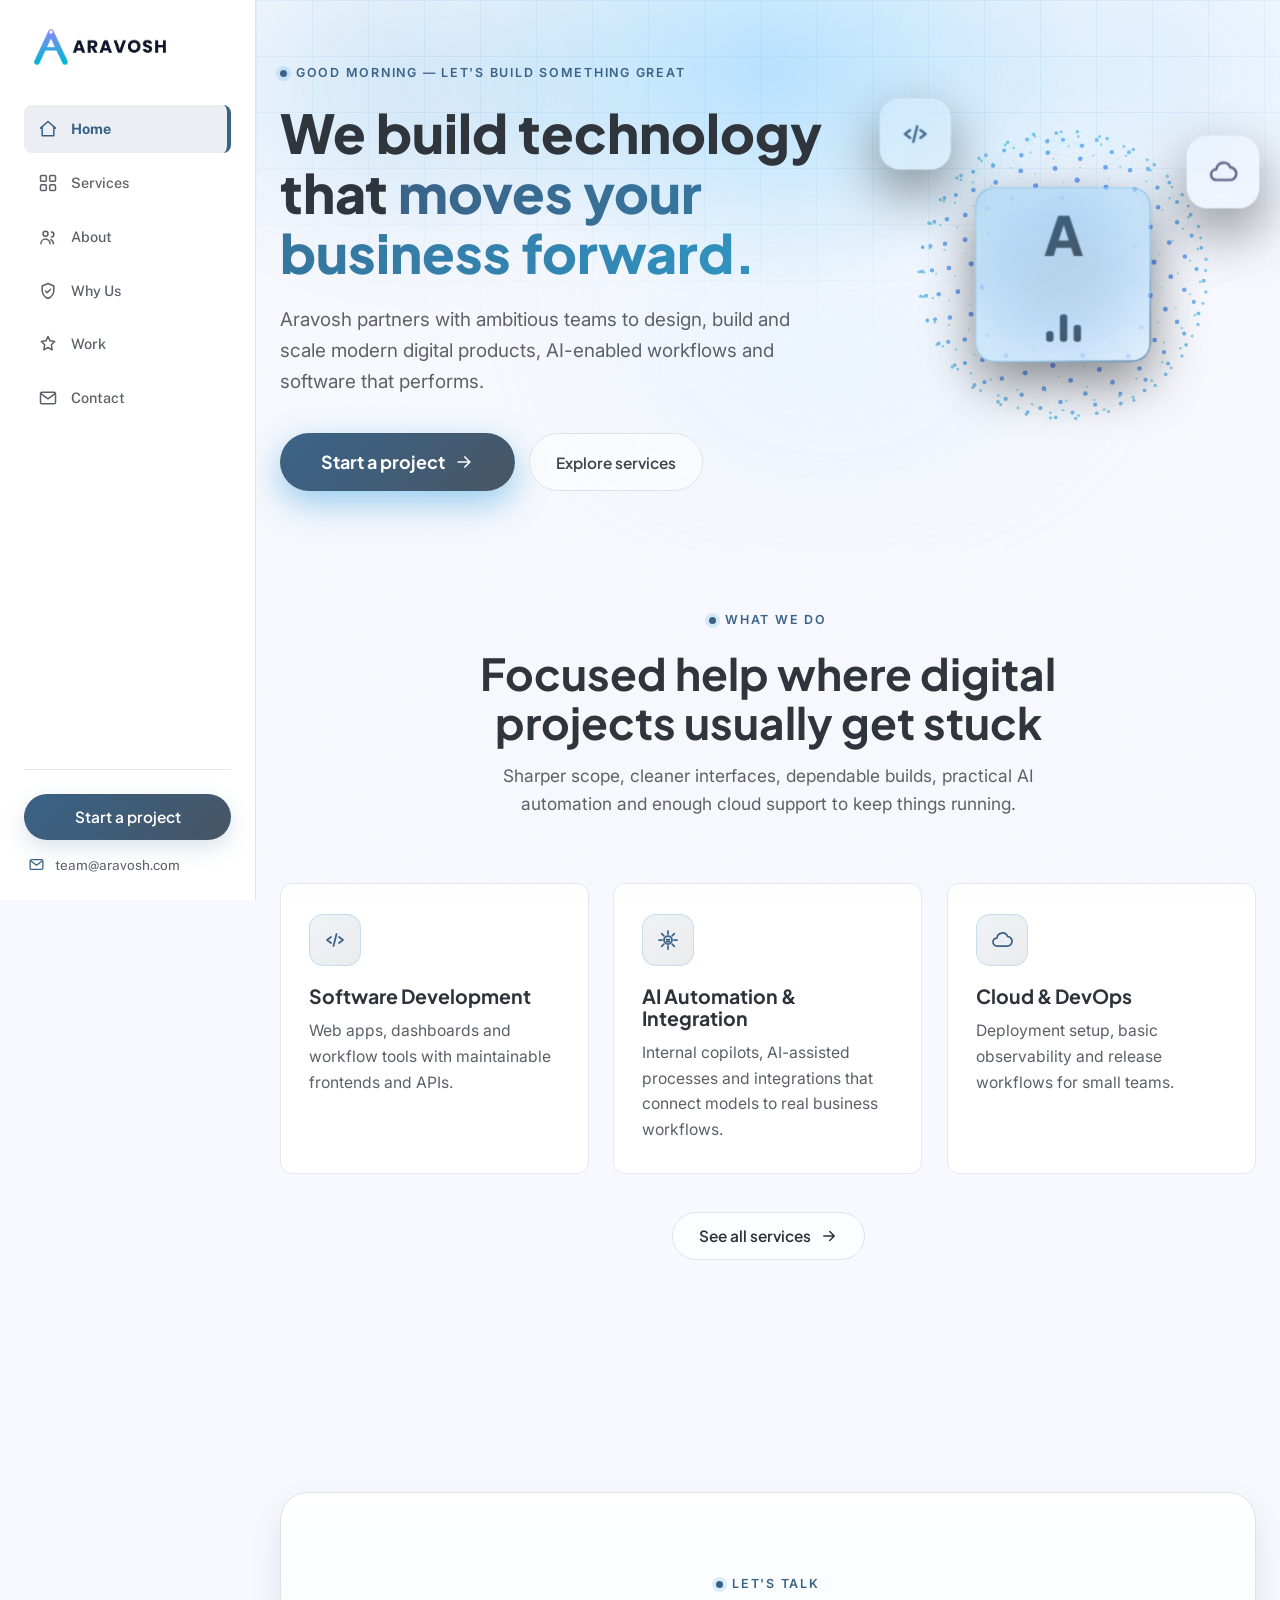
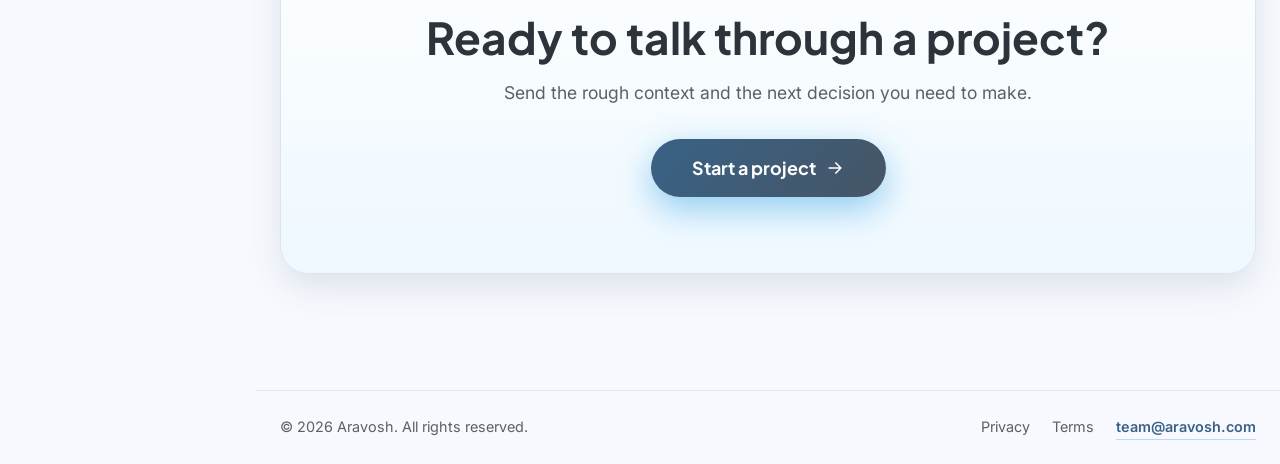
==== index.html @ 69f58aeb "Make company claims more honest" ====
<!DOCTYPE html>
<html lang="en">
<head>
  <meta charset="UTF-8" />
  <meta name="viewport" content="width=device-width, initial-scale=1.0" />
  <title>Aravosh — Software, AI Automation & Digital Solutions</title>
  <meta name="description" content="Aravosh helps teams scope, design, build and launch practical web products, AI automations, dashboards and cloud-backed tools." />
  <meta name="robots" content="index, follow, max-image-preview:large" />
  <link rel="canonical" href="https://aravosh.com/" />
  <meta name="theme-color" content="#f8f9fe" />
  <meta name="color-scheme" content="light" />
  <meta name="google-site-verification" content="GOOGLE_SITE_VERIFICATION_TOKEN" />

  <link rel="icon" href="/assets/favicon.svg" type="image/svg+xml" />
  <link rel="icon" href="/assets/favicon-32.png" sizes="32x32" type="image/png" />
  <link rel="apple-touch-icon" href="/assets/apple-touch-icon.png" />
  <link rel="manifest" href="/assets/site.webmanifest" />

  <meta property="og:type" content="website" />
  <meta property="og:site_name" content="Aravosh" />
  <meta property="og:locale" content="en_US" />
  <meta property="og:title" content="Aravosh — Software, AI Automation & Digital Solutions" />
  <meta property="og:description" content="Aravosh helps teams scope, design, build and launch practical web products, AI automations, dashboards and cloud-backed tools." />
  <meta property="og:url" content="https://aravosh.com/" />
  <meta property="og:image" content="https://aravosh.com/assets/og-image.png" />
  <meta property="og:image:alt" content="Aravosh — technology and digital solutions" />
  <meta property="og:image:width" content="1200" />
  <meta property="og:image:height" content="630" />
  <meta name="twitter:card" content="summary_large_image" />
  <meta name="twitter:title" content="Aravosh — Software, AI Automation & Digital Solutions" />
  <meta name="twitter:description" content="Aravosh helps teams scope, design, build and launch practical web products, AI automations, dashboards and cloud-backed tools." />
  <meta name="twitter:image" content="https://aravosh.com/assets/og-image.png" />

  <link rel="preconnect" href="https://fonts.googleapis.com" />
  <link rel="preconnect" href="https://fonts.gstatic.com" crossorigin />
  <link href="https://fonts.googleapis.com/css2?family=Plus+Jakarta+Sans:wght@400;500;600;700;800;900&family=Inter:wght@400;450;500;600;700&family=Public+Sans:wght@400;500;600;700&display=swap" rel="stylesheet" />
  <link rel="stylesheet" href="/styles.css?v=20260621-4" />

  <script type="application/ld+json">
  {"@context":"https://schema.org","@graph":[{"@type":["Organization","ProfessionalService"],"@id":"https://aravosh.com/#org","name":"Aravosh","alternateName":"Aravosh Technologies","url":"https://aravosh.com/","logo":{"@type":"ImageObject","url":"https://aravosh.com/assets/light-logo.jpeg"},"image":"https://aravosh.com/assets/og-image.png","description":"Aravosh is an early-stage technology studio for practical software, AI automation, product design, cloud delivery and technical strategy.","slogan":"Practical software, scoped honestly and built with care.","email":"team@aravosh.com","areaServed":"Remote","knowsAbout":["Software Development","Web Development","Product Design","UX","AI Automation","AI Integration","Retrieval-Augmented Generation","RAG","Cloud","DevOps","Technical Strategy"],"sameAs":["https://www.linkedin.com/company/aravosh","https://x.com/aravosh","https://www.instagram.com/aravosh"],"contactPoint":{"@type":"ContactPoint","email":"team@aravosh.com","contactType":"customer service","availableLanguage":"English"},"hasOfferCatalog":{"@type":"OfferCatalog","name":"Technology services","itemListElement":[{"@type":"Offer","itemOffered":{"@type":"Service","name":"Software Development"}},{"@type":"Offer","itemOffered":{"@type":"Service","name":"Product Design & UX"}},{"@type":"Offer","itemOffered":{"@type":"Service","name":"AI Automation & Integration"}},{"@type":"Offer","itemOffered":{"@type":"Service","name":"Cloud & DevOps"}},{"@type":"Offer","itemOffered":{"@type":"Service","name":"Consulting & Strategy"}}]}},{"@type":"WebSite","@id":"https://aravosh.com/#website","url":"https://aravosh.com/","name":"Aravosh","description":"Technology, AI automation and digital solutions for ambitious businesses.","publisher":{"@id":"https://aravosh.com/#org"},"inLanguage":"en"},{"@type":"WebPage","@id":"https://aravosh.com/#webpage","url":"https://aravosh.com/","name":"Aravosh — Software, AI Automation & Digital Solutions","description":"Aravosh helps teams scope, design, build and launch practical web products, AI automations, dashboards and cloud-backed tools.","isPartOf":{"@id":"https://aravosh.com/#website"},"about":{"@id":"https://aravosh.com/#org"},"inLanguage":"en"}]}
  </script>
</head>
<body>
  <div class="scroll-progress" id="progress" aria-hidden="true"></div>
  <div class="grain" aria-hidden="true"></div>
  <a href="#main" class="skip-link">Skip to content</a>
  <div class="app">

    <aside class="sidebar" id="sidebar" aria-label="Primary">
      <div class="sidebar-head">
        <a href="/" class="brand" aria-label="Aravosh — home">
          <img src="/assets/light-logo.jpeg" alt="Aravosh" class="brand-logo" width="1500" height="390" />
        </a>
      </div>
      <nav class="side-nav" aria-label="Pages">
        <a href="/" class="active" aria-current="page">
          <svg class="side-ico" viewBox="0 0 24 24" aria-hidden="true"><path d="M3 11l9-8 9 8M5 10v10h14V10"/></svg>
          <span>Home</span>
        </a>
        <a href="/services">
          <svg class="side-ico" viewBox="0 0 24 24" aria-hidden="true"><rect x="3" y="3" width="7" height="7" rx="1.5"/><rect x="14" y="3" width="7" height="7" rx="1.5"/><rect x="3" y="14" width="7" height="7" rx="1.5"/><rect x="14" y="14" width="7" height="7" rx="1.5"/></svg>
          <span>Services</span>
        </a>
        <a href="/about">
          <svg class="side-ico" viewBox="0 0 24 24" aria-hidden="true"><circle cx="9" cy="8" r="3"/><path d="M3.5 20a5.5 5.5 0 0111 0M16 6a3 3 0 010 6M18.5 20a5.5 5.5 0 00-3-4.9"/></svg>
          <span>About</span>
        </a>
        <a href="/why">
          <svg class="side-ico" viewBox="0 0 24 24" aria-hidden="true"><path d="M12 3l7 3v5c0 4.5-3 8-7 10-4-2-7-5.5-7-10V6z"/><path d="M9 12l2 2 4-4"/></svg>
          <span>Why Us</span>
        </a>
        <a href="/work">
          <svg class="side-ico" viewBox="0 0 24 24" aria-hidden="true"><path d="M12 3l2.4 5.2L20 9l-4 4 1 6-5-2.8L7 19l1-6-4-4 5.6-.8z"/></svg>
          <span>Work</span>
        </a>
        <a href="/contact">
          <svg class="side-ico" viewBox="0 0 24 24" aria-hidden="true"><rect x="3" y="5" width="18" height="14" rx="2"/><path d="M4 7l8 6 8-6"/></svg>
          <span>Contact</span>
        </a>
      </nav>
      <div class="sidebar-foot">
        <a href="/contact" class="btn btn-primary btn-block">Start a project</a>
        <a href="mailto:team@aravosh.com" class="sidebar-mail">
          <svg class="side-ico" viewBox="0 0 24 24" aria-hidden="true"><rect x="3" y="5" width="18" height="14" rx="2"/><path d="M4 7l8 6 8-6"/></svg>
          team@aravosh.com
        </a>
      </div>
    </aside>
    <div class="content">

      <header class="topbar" data-header>
        <button class="nav-toggle" id="navToggle" aria-label="Open menu" aria-controls="sidebar" aria-expanded="false">
          <span></span><span></span><span></span>
        </button>
        <a href="/" class="brand brand-mobile" aria-label="Aravosh — home">
          <img src="/assets/light-logo.jpeg" alt="Aravosh" class="brand-logo" width="1500" height="390" />
        </a>
        <a href="/contact" class="btn btn-primary topbar-cta">Get in touch</a>
      </header>
      <main id="main">
        <section class="hero">
          <div class="hero-bg" aria-hidden="true">
            <div class="aurora"></div>
            <div class="hero-grid" data-parallax="0.02"></div>
            <div class="hero-glow" data-parallax="0.05"></div>
            <div class="hero-spotlight" id="heroSpot"></div>
          </div>
          <div class="container hero-inner hero-split">
            <div class="hero-copy">
              <span class="eyebrow" data-reveal><span class="eyebrow-dot"></span> <span id="greeting">Digital solutions, engineered with care</span></span>
              <h1 data-reveal>We build technology that <span class="text-grad">moves your business forward.</span></h1>
              <p class="hero-sub" data-reveal>Aravosh partners with ambitious teams to design, build and scale modern digital products, AI-enabled workflows and software that performs.</p>
              <div class="hero-actions" data-reveal>
                <a href="/contact" class="btn btn-primary btn-cta" data-magnetic>Start a project <svg class="icon" viewBox="0 0 24 24" aria-hidden="true"><path d="M5 12h14M13 6l6 6-6 6"/></svg></a>
                <a href="/services" class="btn btn-ghost" data-magnetic>Explore services</a>
              </div>
            </div>
            <div class="hero-visual" data-reveal aria-hidden="true">
              <div class="scene" id="scene">
                <canvas class="orb-canvas" id="orbCanvas"></canvas>
                <div class="orb-glow"></div>
                <div class="scene-3d">
                  <div class="glass-card glass-main">
                    <span class="glass-logo">A</span>
                    <span class="glass-bars"><i></i><i></i><i></i></span>
                  </div>
                  <div class="glass-card glass-chip chip-a"><svg viewBox="0 0 24 24"><path d="M8 9l-4 3 4 3M16 9l4 3-4 3M13.5 6l-3 12"/></svg></div>
                  <div class="glass-card glass-chip chip-c"><svg viewBox="0 0 24 24"><path d="M7 18a4 4 0 010-8 5.5 5.5 0 0110.6-1.5A4 4 0 1117 18H7z"/></svg></div>
                </div>
              </div>
            </div>
          </div>
        </section>
        <section class="section">
          <div class="container">
            <header class="section-head" data-reveal>
              <span class="eyebrow"><span class="eyebrow-dot"></span> What we do</span>
              <h2>Focused help where digital projects usually get stuck</h2>
              <p>Sharper scope, cleaner interfaces, dependable builds, practical AI automation and enough cloud support to keep things running.</p>
            </header>
            <div class="grid grid-3">
              <article class="card" data-reveal data-tilt data-spot>
            <span class="card-icon"><svg viewBox="0 0 24 24" aria-hidden="true"><path d="M8 9l-4 3 4 3M16 9l4 3-4 3M13.5 6l-3 12"/></svg></span>
            <h3>Software Development</h3>
            <p>Web apps, dashboards and workflow tools with maintainable frontends and APIs.</p>
          </article>
              <article class="card" data-reveal data-tilt data-spot>
            <span class="card-icon"><svg viewBox="0 0 24 24" aria-hidden="true"><path d="M12 3v3M12 18v3M3 12h3M18 12h3M5.6 5.6l2.1 2.1M16.3 16.3l2.1 2.1M18.4 5.6l-2.1 2.1M7.7 16.3l-2.1 2.1"/><circle cx="12" cy="12" r="4"/><path d="M10.5 11.5h3M10.5 13.5h3"/></svg></span>
            <h3>AI Automation &amp; Integration</h3>
            <p>Internal copilots, AI-assisted processes and integrations that connect models to real business workflows.</p>
          </article>
              <article class="card" data-reveal data-tilt data-spot>
            <span class="card-icon"><svg viewBox="0 0 24 24" aria-hidden="true"><path d="M7 18a4 4 0 010-8 5.5 5.5 0 0110.6-1.5A4 4 0 1117 18H7z"/></svg></span>
            <h3>Cloud &amp; DevOps</h3>
            <p>Deployment setup, basic observability and release workflows for small teams.</p>
          </article>
            </div>
            <div class="center-row" data-reveal>
              <a href="/services" class="btn btn-ghost">See all services <svg class="icon" viewBox="0 0 24 24" aria-hidden="true"><path d="M5 12h14M13 6l6 6-6 6"/></svg></a>
            </div>
          </div>
        </section>
        <div class="container">
          <section class="section">
          <div class="cta" data-reveal>
            <div class="cta-glow" aria-hidden="true"></div>
            <span class="eyebrow"><span class="eyebrow-dot"></span> Let's talk</span>
            <h2>Ready to talk through a project?</h2>
            <p>Send the rough context and the next decision you need to make.</p>
            <a href="/contact" class="btn btn-primary btn-cta">Start a project
              <svg class="icon" viewBox="0 0 24 24" aria-hidden="true"><path d="M5 12h14M13 6l6 6-6 6"/></svg></a>
          </div>
        </section>
        </div>
      </main>

      <footer class="app-footer">
        <span>&copy; <span id="year"></span> Aravosh. All rights reserved.</span>
        <nav class="footer-legal" aria-label="Legal">
          <a href="/privacy">Privacy</a>
          <a href="/terms">Terms</a>
          <a href="mailto:team@aravosh.com" class="email-link">team@aravosh.com</a>
        </nav>
      </footer>
    </div>
  </div>
  <div class="sidebar-backdrop" id="backdrop" hidden></div>
  <script src="/script.js" defer></script>
</body>
</html>
---- styles.css ----
/* =========================================================
   Aravosh — design system
   ========================================================= */
:root {
  /* Surfaces */
  --bg: #f8f9fe;
  --bg-alt: #f1f4fa;
  --surface: #ffffff;
  --surface-2: #f1f4fa;
  --surface-container-lowest: #ffffff;
  --surface-container-low: #f1f4fa;
  --surface-container-high: #e4e8f0;
  --surface-container-highest: #dee3eb;
  --border: #dee3eb;
  --border-soft: #e4e8f0;

  /* Text */
  --text: #2d333a;
  --text-2: #5a6067;
  --muted: #5a6067;

  /* Brand */
  --accent: #396287;
  --accent-2: #526070;
  --accent-3: #5d5b84;
  --primary-container: #a8d0fa;
  --secondary-container: #d5e4f7;
  --tertiary-container: #c5c2f2;
  --accent-hover: #2c567a;
  --grad: linear-gradient(135deg, #396287 0%, #465564 100%);
  --grad-soft: linear-gradient(135deg, rgba(57, 98, 135, 0.08), rgba(82, 96, 112, 0.12));

  /* Fonts */
  --font-heading: "Plus Jakarta Sans", sans-serif;
  --font-body: "Inter", sans-serif;
  --font-label: "Public Sans", sans-serif;

  /* Geometry */
  --r-sm: 8px;
  --r-md: 12px;
  --r-lg: 16px;
  --r-pill: 9999px;
  --maxw: 1280px;
  --gutter: 24px;

  /* Effects */
  --ring: 0 0 0 3px rgba(57, 98, 135, 0.22);
  --shadow-sm: 0 1px 2px rgba(23, 72, 110, 0.08);
  --shadow-md: 0 14px 34px rgba(23, 72, 110, 0.12);
  --shadow-lg: 0 28px 64px rgba(23, 72, 110, 0.18);
  --ease: cubic-bezier(0.22, 1, 0.36, 1);
}

*, *::before, *::after { box-sizing: border-box; }
* { margin: 0; padding: 0; }

html { scroll-behavior: smooth; -webkit-text-size-adjust: 100%; }
@media (prefers-reduced-motion: reduce) { html { scroll-behavior: auto; } }

body {
  font-family: var(--font-body), system-ui, -apple-system, sans-serif;
  background: var(--bg);
  color: var(--text);
  line-height: 1.65;
  font-size: 16px;
  -webkit-font-smoothing: antialiased;
  text-rendering: optimizeLegibility;
  overflow-x: clip;
}

h1, h2, h3, h4, .stat dt, .feature-num {
  font-family: var(--font-heading), sans-serif;
  line-height: 1.12;
  letter-spacing: 0;
  color: var(--text);
}

a { color: inherit; text-decoration: none; }
img { max-width: 100%; display: block; }
ul { list-style: none; }

:focus-visible { outline: 2px solid var(--accent); outline-offset: 3px; border-radius: 6px; }
.btn:focus-visible { outline: 2px solid var(--accent); outline-offset: 3px; }
.side-nav a:focus-visible, .nav-links a:focus-visible { outline-offset: -2px; }

.container { width: 100%; max-width: var(--maxw); margin: 0 auto; padding: 0 var(--gutter); }

.skip-link {
  position: absolute; left: 16px; top: -60px; z-index: 200;
  background: var(--surface); color: var(--text);
  padding: 10px 18px; border-radius: var(--r-sm); border: 1px solid var(--border);
  transition: top 0.2s var(--ease);
}
.skip-link:focus { top: 16px; }

.text-grad {
  background: var(--grad);
  -webkit-background-clip: text; background-clip: text;
  -webkit-text-fill-color: transparent; color: transparent;
}

/* Eyebrow */
.eyebrow {
  display: inline-flex; align-items: center; gap: 9px;
  font-size: 0.78rem; font-weight: 600; letter-spacing: 0.14em;
  text-transform: uppercase; color: var(--accent);
  margin-bottom: 18px;
}
.eyebrow-dot {
  width: 7px; height: 7px; border-radius: 50%;
  background: var(--accent); box-shadow: 0 0 0 4px rgba(11, 143, 220, 0.14);
}

.icon { width: 1.1em; height: 1.1em; fill: none; stroke: currentColor; stroke-width: 2; stroke-linecap: round; stroke-linejoin: round; }

/* =========================================================
   Buttons
   ========================================================= */
.btn {
  display: inline-flex; align-items: center; justify-content: center; gap: 9px;
  font-family: "Plus Jakarta Sans", sans-serif;
  font-weight: 600; font-size: 0.96rem; line-height: 1;
  padding: 14px 26px; border-radius: var(--r-pill);
  border: 1px solid transparent; cursor: pointer;
  transition: transform 0.25s var(--ease), box-shadow 0.25s var(--ease),
              background 0.25s var(--ease), border-color 0.25s var(--ease), color 0.25s var(--ease);
}
.btn-primary {
  background: var(--grad); color: #ffffff;
  box-shadow: 0 8px 22px rgba(57, 98, 135, 0.18);
}
.btn-primary:hover { transform: translateY(-2px); box-shadow: 0 14px 34px rgba(57, 98, 135, 0.26); }
.btn-ghost { background: rgba(255, 255, 255, 0.66); color: var(--text); border-color: var(--border); }
.btn-ghost:hover { border-color: var(--accent); color: var(--accent); transform: translateY(-2px); }
.btn-lg { padding: 17px 36px; font-size: 1.04rem; }
.btn .icon { width: 18px; height: 18px; }

/* =========================================================
   Header
   ========================================================= */
.site-header {
  position: sticky; top: 0; z-index: 100;
  background: rgba(247, 251, 255, 0.78);
  backdrop-filter: saturate(160%) blur(14px);
  -webkit-backdrop-filter: saturate(160%) blur(14px);
  border-bottom: 1px solid transparent;
  transition: border-color 0.3s var(--ease), background 0.3s var(--ease);
}
.site-header.scrolled {
  background: rgba(255, 255, 255, 0.92);
  border-bottom-color: var(--border-soft);
  box-shadow: 0 10px 30px rgba(23, 72, 110, 0.12);
}
.nav-inner { display: flex; align-items: center; justify-content: space-between; height: 74px; gap: 24px; }
.brand { display: inline-flex; align-items: center; flex-shrink: 0; }
.brand-logo { height: 38px; width: auto; }
.brand-logo-footer { height: 44px; }
.nav-links { display: flex; gap: 4px; }
.nav-links a {
  color: var(--muted); font-weight: 500; font-size: 0.94rem;
  padding: 9px 14px; border-radius: var(--r-sm);
  transition: color 0.2s var(--ease), background 0.2s var(--ease);
}
.nav-links a:hover { color: var(--text); background: rgba(11, 143, 220, 0.08); }
.nav-actions { display: flex; align-items: center; gap: 12px; }
.nav-cta { padding: 11px 22px; }
.nav-toggle {
  display: none; flex-direction: column; gap: 5px;
  background: none; border: 1px solid var(--border); border-radius: 10px;
  padding: 9px; cursor: pointer;
}
.nav-toggle span { width: 20px; height: 2px; background: var(--text); border-radius: 2px; transition: 0.3s var(--ease); }
.nav-toggle[aria-expanded="true"] span:nth-child(1) { transform: translateY(7px) rotate(45deg); }
.nav-toggle[aria-expanded="true"] span:nth-child(2) { opacity: 0; }
.nav-toggle[aria-expanded="true"] span:nth-child(3) { transform: translateY(-7px) rotate(-45deg); }

/* =========================================================
   Hero
   ========================================================= */
.hero { position: relative; padding: 58px 0 58px; text-align: center; overflow: hidden; }
.hero-bg { position: absolute; inset: 0; pointer-events: none; }
.hero-grid {
  position: absolute; inset: 0;
  background-image:
    linear-gradient(rgba(11, 143, 220, 0.075) 1px, transparent 1px),
    linear-gradient(90deg, rgba(11, 143, 220, 0.075) 1px, transparent 1px);
  background-size: 56px 56px;
  -webkit-mask-image: radial-gradient(120% 90% at 50% 0%, #000 35%, transparent 72%);
          mask-image: radial-gradient(120% 90% at 50% 0%, #000 35%, transparent 72%);
}
.hero-glow {
  position: absolute; top: -240px; left: 50%; transform: translateX(-50%);
  width: 880px; height: 620px;
  background:
    radial-gradient(closest-side, rgba(73, 185, 255, 0.28), transparent 72%),
    radial-gradient(closest-side, rgba(157, 223, 255, 0.26), transparent 72%);
  background-position: 36% 30%, 66% 38%;
  filter: blur(8px);
}
.hero-inner { position: relative; max-width: 840px; margin: 0 auto; }
.hero h1 { font-size: clamp(2.5rem, 4.6vw, 3.35rem); font-weight: 800; margin-bottom: 22px; }
.hero-sub { font-size: 1.18rem; color: var(--text-2); max-width: 600px; margin: 0 auto 36px; }
.hero-actions { display: flex; gap: 14px; justify-content: center; flex-wrap: wrap; }

.hero-proof {
  display: grid; grid-template-columns: 1fr; gap: 9px;
  margin-top: 24px; padding-top: 18px;
  border-top: 1px solid var(--border-soft);
}
.hero-proof li {
  display: grid; grid-template-columns: 128px 1fr; gap: 16px;
  color: var(--muted); font-size: 0.92rem;
}
.hero-proof strong { color: var(--text); font-family: "Plus Jakarta Sans", "Inter", sans-serif; font-weight: 700; }

/* =========================================================
   Trusted
   ========================================================= */
.trusted { padding: 8px 0 8px; }
.trusted-label {
  text-align: center; color: var(--muted); font-size: 0.78rem;
  letter-spacing: 0.16em; text-transform: uppercase; margin-bottom: 26px;
}
.trusted-logos {
  display: flex; gap: 56px; justify-content: center; align-items: center; flex-wrap: wrap;
}
.trusted-logos li {
  font-family: "Plus Jakarta Sans", sans-serif; font-weight: 700;
  letter-spacing: 0.01em; color: #6a8498; font-size: 1.22rem;
  filter: grayscale(1); opacity: 0.85;
  transition: color 0.25s var(--ease), opacity 0.25s var(--ease);
}
.trusted-logos li:hover { color: var(--text-2); opacity: 1; }

/* =========================================================
   Sections
   ========================================================= */
.section { padding: 104px 0; }
.hero + .section { padding-top: 56px; }
.section-alt {
  background:
    linear-gradient(180deg, rgba(255, 255, 255, 0.012), transparent),
    var(--bg-alt);
  border-top: 1px solid var(--border-soft);
  border-bottom: 1px solid var(--border-soft);
}
.section-head { text-align: center; max-width: 620px; margin: 0 auto 60px; }
.section-head h2 { font-size: clamp(2rem, 4vw, 2.75rem); font-weight: 700; margin-bottom: 14px; }
.section-head p { color: var(--muted); font-size: 1.08rem; }

.grid { display: grid; gap: 22px; }
.grid-3 { grid-template-columns: repeat(3, 1fr); }
.grid-4 { grid-template-columns: repeat(4, 1fr); }

/* =========================================================
   Service cards
   ========================================================= */
.card {
  position: relative;
  background: var(--surface);
  border: 1px solid var(--border-soft);
  border-radius: var(--r-md);
  padding: 32px 28px;
  overflow: hidden;
  transition: transform 0.3s var(--ease), border-color 0.3s var(--ease), background 0.3s var(--ease);
}
.card::before {
  content: ""; position: absolute; inset: 0;
  background: radial-gradient(120% 80% at 0% 0%, rgba(11, 143, 220, 0.07), transparent 60%);
  opacity: 0; transition: opacity 0.3s var(--ease);
}
.card:hover { transform: translateY(-6px); border-color: rgba(11, 143, 220, 0.32); background: var(--surface-2); }
.card:hover::before { opacity: 1; }
.card > * { position: relative; }
.card-icon {
  display: inline-grid; place-items: center;
  width: 52px; height: 52px; border-radius: 14px;
  background: var(--grad-soft); border: 1px solid rgba(11, 143, 220, 0.18);
  margin-bottom: 20px;
}
.card-icon svg { width: 24px; height: 24px; fill: none; stroke: var(--accent); stroke-width: 1.75; stroke-linecap: round; stroke-linejoin: round; }
.card h3 { font-size: 1.22rem; margin-bottom: 10px; }
.card p { color: var(--muted); font-size: 0.98rem; }

/* =========================================================
   About
   ========================================================= */
.about-inner { display: grid; grid-template-columns: 0.95fr 1.05fr; gap: 64px; align-items: center; }
.about-card {
  position: relative; overflow: hidden;
  background: var(--surface); border: 1px solid var(--border);
  border-radius: var(--r-lg); padding: 44px 40px; box-shadow: var(--shadow-lg);
}
.about-card::before {
  content: ""; position: absolute; inset: 0;
  background: radial-gradient(90% 70% at 100% 0%, rgba(73, 185, 255, 0.16), transparent 60%);
}
.about-card > * { position: relative; }
.about-chip {
  display: inline-block; background: rgba(11, 143, 220, 0.10); color: var(--accent);
  font-size: 0.76rem; font-weight: 600; letter-spacing: 0.04em;
  padding: 6px 14px; border-radius: var(--r-pill); margin-bottom: 20px;
}
.about-card h3 { font-size: 1.6rem; margin-bottom: 12px; }
.about-card p { color: var(--muted); }
.about-card-stats { display: flex; gap: 40px; margin-top: 28px; padding-top: 24px; border-top: 1px solid var(--border-soft); }
.about-card-stats strong { display: block; font-family: "Plus Jakarta Sans"; font-size: 1.7rem; }
.about-card-stats span { color: var(--muted); font-size: 0.86rem; }
.about-text h2 { font-size: clamp(2rem, 4vw, 2.65rem); margin-bottom: 18px; }
.about-text > p { color: var(--text-2); font-size: 1.08rem; margin-bottom: 26px; }
.check-list { display: grid; gap: 13px; margin-bottom: 32px; }
.check-list li { position: relative; padding-left: 34px; color: var(--text-2); }
.check-list li::before {
  content: ""; position: absolute; left: 0; top: 3px;
  width: 22px; height: 22px; border-radius: 50%;
  background: rgba(11, 143, 220, 0.10);
  background-image: url("data:image/svg+xml,%3Csvg xmlns='http://www.w3.org/2000/svg' width='12' height='12' viewBox='0 0 24 24' fill='none' stroke='%2317d6c6' stroke-width='3' stroke-linecap='round' stroke-linejoin='round'%3E%3Cpath d='M20 6L9 17l-5-5'/%3E%3C/svg%3E");
  background-repeat: no-repeat; background-position: center;
}

/* =========================================================
   Why / features
   ========================================================= */
.feature {
  position: relative;
  background: var(--surface); border: 1px solid var(--border-soft);
  border-radius: var(--r-md); padding: 30px 26px;
  transition: border-color 0.3s var(--ease), transform 0.3s var(--ease);
}
.feature:hover { border-color: rgba(11, 143, 220, 0.32); transform: translateY(-5px); }
.feature-num {
  font-family: "Plus Jakarta Sans"; font-size: 0.95rem; font-weight: 700;
  display: inline-grid; place-items: center;
  width: 40px; height: 40px; border-radius: 11px;
  color: var(--accent); background: var(--grad-soft);
  border: 1px solid rgba(11, 143, 220, 0.18); margin-bottom: 18px;
}
.feature h3 { font-size: 1.15rem; margin-bottom: 8px; }
.feature p { color: var(--muted); font-size: 0.95rem; }

/* =========================================================
   Testimonials
   ========================================================= */
.quote {
  position: relative;
  background: var(--surface); border: 1px solid var(--border-soft);
  border-radius: var(--r-md); padding: 32px 28px;
  display: flex; flex-direction: column; gap: 22px;
  transition: border-color 0.3s var(--ease), transform 0.3s var(--ease);
}
.quote:hover { border-color: var(--border); transform: translateY(-4px); }
.quote-mark {
  font-family: "Plus Jakarta Sans"; font-size: 3.4rem; line-height: 0.5; height: 24px;
  color: var(--accent); opacity: 0.5;
}
.quote blockquote { color: var(--text-2); font-size: 1.03rem; flex: 1; }
.quote figcaption { display: flex; align-items: center; gap: 14px; }
.avatar {
  display: inline-grid; place-items: center; flex-shrink: 0;
  width: 44px; height: 44px; border-radius: 50%;
  background: var(--grad-soft); border: 1px solid rgba(11, 143, 220, 0.25);
  font-family: "Plus Jakarta Sans"; font-weight: 700; font-size: 0.82rem; color: var(--accent);
}
.quote figcaption > span { display: flex; flex-direction: column; }
.quote figcaption strong { font-family: "Plus Jakarta Sans"; font-weight: 600; }
.quote figcaption span span { color: var(--muted); font-size: 0.86rem; }

/* =========================================================
   CTA
   ========================================================= */
.cta {
  position: relative; overflow: hidden; text-align: center;
  background: linear-gradient(180deg, #ffffff, #eef8ff);
  border: 1px solid var(--border); border-radius: 28px;
  padding: 76px 32px; box-shadow: var(--shadow-md);
}
.cta-glow {
  position: absolute; inset: 0; pointer-events: none;
  background:
    radial-gradient(closest-side, rgba(73, 185, 255, 0.20), transparent 70%),
    radial-gradient(closest-side, rgba(11, 143, 220, 0.14), transparent 70%);
  background-position: 22% 12%, 80% 92%; background-size: 60% 60%, 55% 60%; background-repeat: no-repeat;
}
.cta > * { position: relative; }
.cta h2 { font-size: clamp(2rem, 4vw, 2.75rem); margin-bottom: 16px; }
.cta p { color: var(--text-2); font-size: 1.1rem; max-width: 560px; margin: 0 auto 32px; }

.email-link {
  color: var(--accent); font-weight: 600;
  border-bottom: 1px solid rgba(11, 143, 220, 0.28); transition: border-color 0.2s var(--ease);
}
.email-link:hover { border-bottom-color: var(--accent); }

/* =========================================================
   Footer
   ========================================================= */
.site-footer { background: var(--bg-alt); border-top: 1px solid var(--border-soft); padding-top: 64px; }
.footer-inner { display: grid; grid-template-columns: 1.6fr 1fr 1fr 1.1fr; gap: 40px; padding-bottom: 44px; }
.footer-brand p { color: var(--muted); margin-top: 16px; max-width: 280px; }
.footer-col h4 { font-size: 0.88rem; text-transform: uppercase; letter-spacing: 0.08em; color: var(--text-2); margin-bottom: 16px; }
.footer-col a { display: block; color: var(--muted); margin-bottom: 11px; width: fit-content; transition: color 0.2s var(--ease); }
.footer-col a:hover { color: var(--text); }
.footer-note { color: var(--muted); font-size: 0.86rem; margin-top: 8px; }
.footer-bottom {
  display: flex; align-items: center; justify-content: space-between; flex-wrap: wrap; gap: 10px;
  padding: 22px var(--gutter); margin-top: 0;
  border-top: 1px solid var(--border-soft); color: var(--muted); font-size: 0.9rem;
}

/* =========================================================
   Scroll reveal
   ========================================================= */
[data-reveal] { opacity: 0; transform: translateY(22px); transition: opacity 0.7s var(--ease), transform 0.7s var(--ease); }
[data-reveal].is-visible { opacity: 1; transform: none; }
@media (prefers-reduced-motion: reduce) {
  [data-reveal] { opacity: 1 !important; transform: none !important; transition: none !important; }
}

/* =========================================================
   Responsive
   ========================================================= */
@media (max-width: 900px) {
  .hero-proof li { grid-template-columns: 1fr; gap: 4px; }
  .grid-4 { grid-template-columns: repeat(2, 1fr); }
  .about-inner { grid-template-columns: 1fr; gap: 40px; }
  .footer-inner { grid-template-columns: 1fr 1fr; gap: 32px; }
}
@media (max-width: 820px) {
  .nav-links {
    position: fixed; top: 74px; left: 0; right: 0;
    flex-direction: column; gap: 2px;
    background: rgba(255, 255, 255, 0.98);
    backdrop-filter: blur(14px);
    border-bottom: 1px solid var(--border);
    padding: 12px var(--gutter) 18px;
    transform: translateY(-130%); opacity: 0; visibility: hidden;
    transition: transform 0.32s var(--ease), opacity 0.32s var(--ease), visibility 0.32s;
  }
  .nav-links.open { transform: translateY(0); opacity: 1; visibility: visible; }
  .nav-links a { padding: 13px 16px; font-size: 1rem; }
  .nav-cta { display: none; }
  .nav-toggle { display: flex; }
}
@media (max-width: 620px) {
  :root { --gutter: 18px; }
  .grid-3, .grid-4 { grid-template-columns: 1fr; }
  .hero { padding: 92px 0 68px; }
  .section { padding: 76px 0; }
  .cta { padding: 56px 24px; }
  .footer-inner { grid-template-columns: 1fr 1fr; }
  .trusted-logos { gap: 30px; }
}
@media (max-width: 420px) {
  .hero-proof { margin-top: 36px; }
  .footer-inner { grid-template-columns: 1fr; }
}

/* =========================================================
   Sub pages (legal) + error page
   ========================================================= */
.subpage { padding: 72px 0 100px; }
.subpage .back-link {
  display: inline-flex; align-items: center; gap: 8px;
  color: var(--muted); font-weight: 500; font-size: 0.92rem; margin-bottom: 32px;
  transition: color 0.2s var(--ease);
}
.subpage .back-link:hover { color: var(--accent); }
.subpage .back-link .icon { width: 16px; height: 16px; }

.legal { max-width: 760px; margin: 0 auto; }
.legal-header { margin-bottom: 40px; padding-bottom: 28px; border-bottom: 1px solid var(--border-soft); }
.legal-header h1 { font-size: clamp(2rem, 4vw, 2.8rem); font-weight: 800; margin-bottom: 12px; }
.legal-meta { color: var(--muted); font-size: 0.92rem; }
.legal h2 { font-size: 1.35rem; margin: 40px 0 12px; }
.legal p { color: var(--text-2); margin-bottom: 16px; }
.legal ul { display: grid; gap: 10px; margin: 0 0 16px; padding-left: 4px; }
.legal ul li { position: relative; padding-left: 22px; color: var(--text-2); }
.legal ul li::before { content: ""; position: absolute; left: 0; top: 11px; width: 6px; height: 6px; border-radius: 50%; background: var(--accent); }
.legal a { color: var(--accent); border-bottom: 1px solid rgba(11, 143, 220, 0.28); }
.legal a:hover { border-bottom-color: var(--accent); }

.error-page {
  position: relative; overflow: hidden;
  min-height: calc(100vh - 74px);
  display: grid; place-items: center; text-align: center; padding: 40px 0;
}
.error-page .hero-bg { position: absolute; inset: 0; }
.error-inner { position: relative; max-width: 560px; padding: 0 var(--gutter); }
.error-code {
  font-family: "Plus Jakarta Sans"; font-weight: 800; font-size: clamp(5rem, 18vw, 9rem);
  line-height: 1; letter-spacing: -0.04em;
}
.error-inner h1 { font-size: clamp(1.5rem, 4vw, 2.1rem); margin: 8px 0 14px; }
.error-inner p { color: var(--muted); font-size: 1.05rem; margin-bottom: 30px; }

.footer-legal { display: flex; align-items: center; gap: 22px; flex-wrap: wrap; }
.footer-legal a { color: var(--muted); transition: color 0.2s var(--ease); }
.footer-legal a:hover { color: var(--text); }
.footer-legal a.email-link { color: var(--accent); }

/* =========================================================
   App shell — sidebar layout
   ========================================================= */
:root { --sidebar-w: 256px; }

.app { min-height: 100vh; }

.sidebar {
  position: fixed; top: 0; left: 0; bottom: 0; width: var(--sidebar-w); z-index: 90;
  display: flex; flex-direction: column;
  background: var(--surface-container-lowest);
  border-right: 1px solid var(--border);
  padding: 24px;
}
.sidebar-head { padding: 4px 10px 32px; }
.sidebar-head .brand-logo { height: 38px; }
.side-nav { display: flex; flex-direction: column; gap: 6px; }
.side-nav a {
  display: flex; align-items: center; gap: 13px;
  padding: 12px 14px; border-radius: var(--r-sm);
  color: var(--text-2); font-weight: 500; font-size: 0.9rem;
  font-family: var(--font-label);
  position: relative; transition: color 0.2s var(--ease), background 0.2s var(--ease);
}
.side-nav a:hover { color: var(--accent); background: var(--surface-container-low); }
.side-nav a.active {
  color: var(--accent);
  font-weight: 700;
  background: rgba(57, 98, 135, 0.1);
  border-right: 4px solid var(--accent);
}
.side-nav a.active::before { display: none; }
.side-ico { width: 20px; height: 20px; flex-shrink: 0; fill: none; stroke: currentColor; stroke-width: 1.8; stroke-linecap: round; stroke-linejoin: round; transition: transform 0.2s var(--ease); }
.side-nav a:hover .side-ico { transform: scale(1.1); }
.side-nav a.active .side-ico { stroke: var(--accent); }
.sidebar-foot { margin-top: auto; padding-top: 24px; border-top: 1px solid var(--border-soft); display: flex; flex-direction: column; gap: 14px; }
.btn-block { width: 100%; }
.sidebar-mail {
  display: flex; align-items: center; gap: 10px; padding: 0 4px;
  color: var(--muted); font-size: 0.85rem; font-family: var(--font-label); word-break: break-all; transition: color 0.2s var(--ease);
}
.sidebar-mail:hover { color: var(--accent); }
.sidebar-mail .side-ico { width: 17px; height: 17px; stroke: var(--accent); }

.content { margin-left: var(--sidebar-w); min-width: 0; display: flex; flex-direction: column; min-height: 100vh; }

.topbar {
  display: none; position: sticky; top: 0; z-index: 80;
  align-items: center; justify-content: space-between; gap: 16px;
  height: 66px; padding: 0 var(--gutter);
  background: rgba(255, 255, 255, 0.8); backdrop-filter: blur(12px);
  border-bottom: 1px solid var(--border); transition: border-color 0.3s var(--ease);
}
.topbar.scrolled { border-bottom-color: var(--border); }
.brand-mobile .brand-logo { height: 34px; }

.sidebar-backdrop {
  position: fixed; inset: 0; z-index: 85; background: rgba(15, 68, 106, 0.28);
  opacity: 0; visibility: hidden; transition: opacity 0.3s var(--ease), visibility 0.3s;
}
.sidebar-backdrop.show { opacity: 1; visibility: visible; }

.app-footer {
  margin-top: auto;
  display: flex; align-items: center; justify-content: space-between; flex-wrap: wrap; gap: 12px;
  padding: 24px var(--gutter); border-top: 1px solid var(--border-soft);
  color: var(--muted); font-size: 0.9rem;
}

/* Page wrapper + heads */
.page { padding: 60px 0 84px; }
.page-head { max-width: 720px; margin: 0 0 48px; }
.page-head h1 { font-size: clamp(2.1rem, 4.2vw, 3rem); font-weight: 800; margin-bottom: 14px; }
.page-head p { color: var(--muted); font-size: 1.1rem; }
.center-row { display: flex; justify-content: center; margin-top: 38px; }

/* =========================================================
   Contact + form
   ========================================================= */
.contact-grid { display: grid; grid-template-columns: minmax(210px, 0.34fr) minmax(0, 1fr); gap: 36px; align-items: start; }
.contact-info { display: flex; flex-direction: column; gap: 26px; }
.info-card {
  background: var(--surface); border: 1px solid var(--border-soft);
  border-radius: var(--r-md); padding: 28px 26px;
}
.info-card h3 { font-size: 1.2rem; margin-bottom: 10px; }
.info-card p { color: var(--muted); margin-bottom: 16px; }
.info-list { display: grid; gap: 14px; }
.info-list li { display: flex; align-items: center; gap: 12px; color: var(--text-2); font-size: 0.97rem; }
.info-list svg { width: 20px; height: 20px; flex-shrink: 0; fill: none; stroke: var(--accent); stroke-width: 2.4; stroke-linecap: round; stroke-linejoin: round; padding: 4px; background: rgba(11, 143, 220, 0.10); border-radius: 50%; }

.contact-form-wrap {
  background: transparent; border: 0;
  border-radius: 0; padding: 0; box-shadow: none;
}
.form { display: flex; flex-direction: column; gap: 18px; }
.form-row { display: grid; grid-template-columns: 1fr 1fr; gap: 18px; }
.field { display: flex; flex-direction: column; gap: 8px; }
.field label { font-size: 0.88rem; font-weight: 500; color: var(--text-2); }
.field .req { color: var(--accent); }
.field input, .field select, .field textarea {
  width: 100%; font: inherit; font-size: 0.97rem; color: var(--text);
  background: #ffffff; border: 1px solid var(--border);
  border-radius: var(--r-sm); padding: 12px 14px;
  transition: border-color 0.2s var(--ease), box-shadow 0.2s var(--ease);
}
.field textarea { resize: vertical; min-height: 120px; }
.field input::placeholder, .field textarea::placeholder { color: var(--muted); opacity: 0.7; }
.field select { appearance: none; -webkit-appearance: none; cursor: pointer;
  background-image: url("data:image/svg+xml,%3Csvg xmlns='http://www.w3.org/2000/svg' width='14' height='14' viewBox='0 0 24 24' fill='none' stroke='%238b97b0' stroke-width='2.5' stroke-linecap='round' stroke-linejoin='round'%3E%3Cpath d='M6 9l6 6 6-6'/%3E%3C/svg%3E");
  background-repeat: no-repeat; background-position: right 14px center; padding-right: 40px; }
.field input:focus, .field select:focus, .field textarea:focus {
  outline: none; border-color: var(--accent); box-shadow: 0 0 0 3px rgba(11, 143, 220, 0.14);
}
.field input:user-invalid, .field textarea:user-invalid { border-color: #e2556b; }
.hp { position: absolute !important; left: -9999px !important; width: 1px; height: 1px; opacity: 0; }
.form-note { font-size: 0.84rem; color: var(--muted); margin-top: -2px; }
.form-note a { color: var(--accent); }
.btn[disabled] { opacity: 0.65; cursor: progress; }

.form-status { display: none; border-radius: var(--r-sm); padding: 14px 16px; font-size: 0.94rem; }
.form-status.show { display: block; }
.form-status.success { background: rgba(11, 143, 220, 0.10); border: 1px solid rgba(11, 143, 220, 0.34); color: #075985; }
.form-status.error { background: rgba(226, 85, 107, 0.12); border: 1px solid rgba(226, 85, 107, 0.4); color: #9f1239; }
.form-status a { color: inherit; text-decoration: underline; }

/* =========================================================
   App shell responsive
   ========================================================= */
@media (max-width: 980px) {
  .sidebar { transform: translateX(-100%); transition: transform 0.32s var(--ease); box-shadow: var(--shadow-lg); }
  .sidebar.open { transform: none; }
  .content { margin-left: 0; }
  .topbar { display: flex; }
  .topbar .nav-toggle { display: inline-flex; }
  .contact-grid { grid-template-columns: 1fr; gap: 28px; }
}
@media (max-width: 560px) {
  .topbar-cta { display: none; }
  .form-row { grid-template-columns: 1fr; }
  .contact-form-wrap { padding: 26px 20px; }
  .app-footer { padding: 22px var(--gutter); }
}

/* =========================================================
   Personalization · 3D · Motion
   ========================================================= */

/* Animated aurora behind the hero */
.aurora {
  position: absolute; inset: -20% -10% auto -10%; height: 120%;
  background:
    radial-gradient(38% 50% at 22% 30%, rgba(11, 143, 220, 0.20), transparent 60%),
    radial-gradient(40% 52% at 78% 28%, rgba(73, 185, 255, 0.18), transparent 60%),
    radial-gradient(45% 55% at 55% 70%, rgba(157, 223, 255, 0.16), transparent 60%);
  filter: blur(40px); opacity: 0.9;
  animation: aurora 18s ease-in-out infinite alternate;
}
@keyframes aurora {
  0%   { transform: translate3d(-3%, -2%, 0) scale(1);    }
  50%  { transform: translate3d(4%, 3%, 0)  scale(1.08);  }
  100% { transform: translate3d(-2%, 4%, 0) scale(1.04);  }
}
.hero-canvas { position: absolute; inset: 0; width: 100%; height: 100%; opacity: 0.55; }

/* Two-column hero */
.hero-inner.hero-split {
  max-width: var(--maxw); display: grid; grid-template-columns: minmax(0, 1.18fr) minmax(300px, 0.82fr);
  gap: 36px; align-items: center; text-align: left;
}
.hero-split .hero-sub { margin: 0 0 36px; }
.hero-split .hero-actions { justify-content: flex-start; }
.hero-split .hero-proof { margin-top: 26px; }

/* ---- CSS 3D scene ---- */
.hero-visual { display: grid; place-items: center; min-width: 0; }
.scene { position: relative; width: min(360px, 100%); aspect-ratio: 1 / 1; perspective: 1100px; }
.scene-3d {
  position: relative; width: 100%; height: 100%;
  transform-style: preserve-3d;
  transform: rotateX(var(--ry, 0deg)) rotateY(var(--rx, 0deg));
  transition: transform 0.25s var(--ease);
}
.orbit {
  position: absolute; inset: 0; margin: auto; border-radius: 50%;
  border: 1px solid rgba(73, 185, 255, 0.22);
  transform-style: preserve-3d;
}
.orbit-1 { width: 86%; height: 86%; transform: translateZ(-30px) rotateX(72deg); animation: spin 14s linear infinite; border-color: rgba(11, 143, 220, 0.25); }
.orbit-2 { width: 64%; height: 64%; transform: translateZ(10px) rotateX(64deg) rotateZ(40deg); animation: spin 10s linear infinite reverse; }
@keyframes spin { to { transform: var(--t, rotateX(72deg)) rotateZ(360deg); } }
.orbit-1 { --t: translateZ(-30px) rotateX(72deg); }
.orbit-2 { --t: translateZ(10px) rotateX(64deg); }

.glass-card {
  position: absolute; border-radius: 18px;
  background: linear-gradient(150deg, rgba(255,255,255,0.10), rgba(255,255,255,0.02));
  border: 1px solid rgba(255, 255, 255, 0.14);
  backdrop-filter: blur(8px); -webkit-backdrop-filter: blur(8px);
  box-shadow: 0 20px 50px rgba(0, 0, 0, 0.45);
}
.glass-main {
  inset: 0; margin: auto; width: 52%; height: 52%;
  display: grid; place-items: center; gap: 14px; grid-auto-flow: row;
  transform: translateZ(60px); animation: float-y 6s ease-in-out infinite;
  background: linear-gradient(150deg, rgba(11,143,220,0.18), rgba(73,185,255,0.12));
  border-color: rgba(11, 143, 220, 0.32);
}
.glass-logo {
  font-family: "Plus Jakarta Sans"; font-weight: 800; font-size: 3.2rem; line-height: 1;
  background: var(--grad); -webkit-background-clip: text; background-clip: text; -webkit-text-fill-color: transparent;
}
.glass-bars { display: flex; gap: 6px; align-items: flex-end; height: 26px; }
.glass-bars i { width: 7px; border-radius: 3px; background: var(--grad); display: block; }
.glass-bars i:nth-child(1) { height: 40%; animation: bar 1.6s ease-in-out infinite; }
.glass-bars i:nth-child(2) { height: 100%; animation: bar 1.6s ease-in-out infinite 0.2s; }
.glass-bars i:nth-child(3) { height: 64%; animation: bar 1.6s ease-in-out infinite 0.4s; }
@keyframes bar { 0%, 100% { transform: scaleY(0.6); } 50% { transform: scaleY(1); } }

.glass-chip { width: 64px; height: 64px; display: grid; place-items: center; }
.glass-chip svg { width: 28px; height: 28px; fill: none; stroke: var(--accent); stroke-width: 1.8; stroke-linecap: round; stroke-linejoin: round; }
.chip-a { top: 6%; left: 4%; transform: translateZ(110px); animation: float-y 5s ease-in-out infinite 0.2s; }
.chip-b { bottom: 10%; left: 12%; transform: translateZ(90px); animation: float-y 5.6s ease-in-out infinite 0.5s; }
.chip-c { top: 16%; right: 2%; transform: translateZ(130px); animation: float-y 6.4s ease-in-out infinite 0.8s; }
.chip-b svg { stroke: var(--accent-2); }
.chip-c svg { stroke: var(--accent-3); }
@keyframes float-y { 0%, 100% { translate: 0 -8px; } 50% { translate: 0 8px; } }

.spark { position: absolute; width: 8px; height: 8px; border-radius: 50%; background: var(--accent); box-shadow: 0 0 12px 2px rgba(11,143,220,0.7); }
.spark-1 { top: 22%; right: 18%; transform: translateZ(80px); animation: twinkle 3s ease-in-out infinite; }
.spark-2 { bottom: 24%; right: 26%; background: var(--accent-2); box-shadow: 0 0 12px 2px rgba(73,185,255,0.7); transform: translateZ(60px); animation: twinkle 2.4s ease-in-out infinite 0.6s; }
.spark-3 { bottom: 30%; left: 6%; background: var(--accent-3); box-shadow: 0 0 12px 2px rgba(157,223,255,0.7); transform: translateZ(40px); animation: twinkle 3.4s ease-in-out infinite 1s; }
@keyframes twinkle { 0%, 100% { opacity: 0.35; transform: translateZ(60px) scale(0.8); } 50% { opacity: 1; transform: translateZ(60px) scale(1.25); } }

/* ---- Pointer tilt + spotlight ---- */
.grid { perspective: 1200px; }
[data-tilt] { transform-style: preserve-3d; will-change: transform; }
[data-spot]::after {
  content: ""; position: absolute; inset: 0; border-radius: inherit; pointer-events: none;
  background: radial-gradient(200px circle at var(--mx, 50%) var(--my, 50%), rgba(11, 143, 220, 0.10), transparent 60%);
  opacity: 0; transition: opacity 0.3s var(--ease); z-index: 1;
}
[data-spot]:hover::after { opacity: 1; }
[data-spot] > * { position: relative; z-index: 2; }

/* ---- Marquee logo strip ---- */
.marquee { overflow: hidden; -webkit-mask-image: linear-gradient(90deg, transparent, #000 10%, #000 90%, transparent); mask-image: linear-gradient(90deg, transparent, #000 10%, #000 90%, transparent); }
.marquee-track { display: flex; align-items: center; gap: 56px; width: max-content; animation: marquee 34s linear infinite; }
.marquee:hover .marquee-track { animation-play-state: paused; }
.marquee-track li {
  font-family: "Plus Jakarta Sans", sans-serif; font-weight: 700; font-size: 1.22rem;
  color: #6a8498; opacity: 0.85; white-space: nowrap; transition: color 0.25s var(--ease), opacity 0.25s var(--ease);
}
.marquee-track li:hover { color: var(--text-2); opacity: 1; }
@keyframes marquee { to { transform: translateX(-50%); } }

/* ---- Reduced motion: turn it all off ---- */
@media (prefers-reduced-motion: reduce) {
  .aurora, .orbit, .glass-main, .glass-bars i, .glass-chip, .spark, .marquee-track { animation: none !important; }
  .hero-canvas { display: none; }
  .scene-3d { transform: none !important; }
  [data-tilt] { transform: none !important; }
}

/* ---- Responsive ---- */
@media (max-width: 900px) {
  .hero-inner.hero-split { grid-template-columns: 1fr; text-align: center; gap: 24px; }
  .hero-split .hero-sub { margin: 0 auto 36px; }
  .hero-split .hero-actions { justify-content: center; }
  .hero-visual { order: 2; }
  .scene { width: min(340px, 86%); }
}
@media (max-width: 540px) {
  .hero-visual { display: none; }
}

/* =========================================================
   Peak styling — premium polish
   ========================================================= */
@property --angle { syntax: "<angle>"; inherits: false; initial-value: 0deg; }

/* Scroll progress bar */
.scroll-progress {
  position: fixed; top: 0; left: 0; height: 3px; width: 0;
  background: var(--grad); z-index: 200; border-radius: 0 3px 3px 0;
  box-shadow: 0 0 12px rgba(11, 143, 220, 0.6); transition: width 0.1s linear;
}

/* Subtle film grain for depth */
.grain {
  position: fixed; inset: 0; z-index: 1; pointer-events: none; opacity: 0.035;
  background-image: url("data:image/svg+xml,%3Csvg xmlns='http://www.w3.org/2000/svg' width='160' height='160'%3E%3Cfilter id='n'%3E%3CfeTurbulence type='fractalNoise' baseFrequency='0.85' numOctaves='2'/%3E%3C/filter%3E%3Crect width='100%25' height='100%25' filter='url(%23n)'/%3E%3C/svg%3E");
}

/* Cursor spotlight over the hero */
.hero-spotlight {
  position: absolute; inset: 0; pointer-events: none; opacity: 0;
  background: radial-gradient(420px circle at var(--cx, 50%) var(--cy, 30%), rgba(11, 143, 220, 0.10), transparent 60%);
  transition: opacity 0.4s var(--ease);
}
.hero:hover .hero-spotlight { opacity: 1; }

/* Headline gradient shimmer */
.text-grad {
  background: linear-gradient(100deg, var(--accent), #2f89b7, #2fb8dd, var(--accent));
  background-size: 250% 100%;
  -webkit-background-clip: text; background-clip: text;
  -webkit-text-fill-color: transparent; color: transparent;
  animation: shimmer 7s linear infinite;
}
@keyframes shimmer { to { background-position: 250% 0; } }

/* Button shine sweep */
.btn { position: relative; overflow: hidden; }
.btn-primary::after {
  content: ""; position: absolute; top: 0; left: -120%; width: 60%; height: 100%;
  background: linear-gradient(100deg, transparent, rgba(255, 255, 255, 0.35), transparent);
  transform: skewX(-18deg); transition: left 0.6s var(--ease);
}
.btn-primary:hover::after { left: 140%; }

/* ---- 3D orb canvas ---- */
.orb-canvas { position: absolute; inset: 0; width: 100%; height: 100%; z-index: 1; }
.orb-glow {
  position: absolute; inset: 14%; border-radius: 50%; z-index: 0;
  background: radial-gradient(closest-side, rgba(57, 98, 135, 0.18), rgba(168, 208, 250, 0.26) 60%, transparent 72%);
  filter: blur(12px); animation: pulse 5s ease-in-out infinite;
}
@keyframes pulse { 0%, 100% { transform: scale(0.94); opacity: 0.8; } 50% { transform: scale(1.06); opacity: 1; } }
.scene-3d { z-index: 2; }
.glass-main {
  width: 46%; height: 46%; backdrop-filter: blur(10px); -webkit-backdrop-filter: blur(10px);
}
/* animated conic ring on the floating brand card */
.glass-main::before {
  content: ""; position: absolute; inset: -1px; border-radius: inherit; padding: 1.5px;
  background: conic-gradient(from var(--angle), transparent 20%, var(--accent), transparent 55%);
  -webkit-mask: linear-gradient(#000 0 0) content-box, linear-gradient(#000 0 0);
  -webkit-mask-composite: xor; mask-composite: exclude;
  animation: rotate-border 4s linear infinite;
}
@keyframes rotate-border { to { --angle: 360deg; } }

/* ---- Premium animated card borders ---- */
.card::before {
  content: ""; position: absolute; inset: 0; border-radius: inherit; padding: 1px;
  background: conic-gradient(from var(--angle), transparent 25%, rgba(11, 143, 220, 0.9), rgba(73, 185, 255, 0.9), transparent 55%);
  -webkit-mask: linear-gradient(#000 0 0) content-box, linear-gradient(#000 0 0);
  -webkit-mask-composite: xor; mask-composite: exclude;
  opacity: 0; transition: opacity 0.35s var(--ease); z-index: 0;
}
.card:hover::before { opacity: 1; animation: rotate-border 4s linear infinite; }

/* Reveal — add a touch of scale + depth */
[data-reveal] { opacity: 0; transform: translateY(26px) scale(0.985); }
[data-reveal].is-visible { opacity: 1; transform: none; }

/* ---- Reduced motion ---- */
@media (prefers-reduced-motion: reduce) {
  .text-grad, .orb-glow, .glass-main::before, .card:hover::before { animation: none !important; }
  .orb-canvas { display: none; }
  .scroll-progress { transition: none; }
}

/* =========================================================
   Layout hardening — desktop & mobile
   ========================================================= */
.content { max-width: 100%; }
.page { padding-inline: 0; }
.page.container { padding-inline: var(--gutter); }

/* Larger, more breathable desktop rhythm */
@media (min-width: 1280px) {
  .section { padding: 116px 0; }
  .page { padding: 68px 0 96px; }
}

@media (max-width: 980px) {
  .scene { width: min(360px, 78%); }
}
@media (max-width: 640px) {
  :root { --gutter: 18px; }
  .hero { padding: 58px 0 48px; }
  .hero h1 { font-size: clamp(2.1rem, 8vw, 3rem); }
  .hero-sub { font-size: 1.06rem; }
  .section { padding: 64px 0; }
  .page { padding: 40px 0 64px; }
  .page-head { margin-bottom: 36px; }
  .page-head h1 { font-size: clamp(1.9rem, 7.5vw, 2.4rem); }
  .hero-proof { display: none; }
  .stat dt { font-size: 1.7rem; }
  .btn { padding: 13px 22px; }
  .topbar-cta { display: inline-flex; padding: 9px 16px; font-size: 0.9rem; }
}
@media (max-width: 540px) {  .hero-visual { display: none; }
  .hero-inner.hero-split { gap: 0; }
}
@media (max-width: 380px) {
  .hero-proof li { grid-template-columns: 1fr; }
}

/* =========================================================
   Interactive Features: Tech Stack, Timeline, Planner, Case Studies
   ========================================================= */

/* Case Studies Grid */
.case-grid { display: grid; gap: 24px; grid-template-columns: repeat(3, 1fr); margin-top: 40px; }
.case-card {
  position: relative;
  background: var(--surface); border: 1px solid var(--border-soft);
  border-radius: var(--r-md); overflow: hidden; display: flex; flex-direction: column;
  transition: transform 0.4s var(--ease), border-color 0.4s var(--ease), box-shadow 0.4s var(--ease);
}
.case-card:hover {
  transform: translateY(-6px) scale(1.01);
  border-color: rgba(11, 143, 220, 0.34);
  box-shadow: var(--shadow-lg), 0 0 30px rgba(11, 143, 220, 0.05);
}
.case-img-placeholder {
  height: 180px; width: 100%; position: relative;
  background: linear-gradient(135deg, rgba(11, 143, 220, 0.08), rgba(73, 185, 255, 0.08));
  border-bottom: 1px solid var(--border-soft); display: grid; place-items: center;
}
.case-img-placeholder::after {
  content: "</>"; font-family: monospace; font-size: 2.2rem; font-weight: 700; color: var(--accent); opacity: 0.65;
}
.case-info { padding: 24px; flex: 1; display: flex; flex-direction: column; }
.case-meta { display: flex; flex-wrap: wrap; gap: 8px; margin-bottom: 14px; }
.case-tag {
  background: rgba(255, 255, 255, 0.04); color: var(--muted);
  font-size: 0.72rem; font-weight: 600; padding: 4px 10px; border-radius: var(--r-pill);
  border: 1px solid var(--border-soft); transition: color 0.2s var(--ease);
}
.case-card:hover .case-tag { color: var(--text); border-color: rgba(11, 143, 220, 0.2); }
.case-info h3 { font-size: 1.25rem; margin-bottom: 8px; }
.case-info p { color: var(--muted); font-size: 0.92rem; margin-bottom: 20px; flex: 1; }
.case-metrics {
  display: grid; grid-template-columns: repeat(2, 1fr); gap: 16px;
  padding-top: 18px; border-top: 1px solid var(--border-soft);
}
.metric-item { display: flex; flex-direction: column; }
.metric-val { font-family: "Plus Jakarta Sans"; font-size: 1.35rem; font-weight: 800; color: var(--accent); }
.metric-lbl { font-size: 0.76rem; color: var(--muted); margin-top: 2px; }

/* Tech Stack Matrix */
.tech-matrix { margin-top: 72px; padding-top: 64px; border-top: 1px solid var(--border-soft); }
.tech-tabs { display: flex; justify-content: center; gap: 12px; margin-bottom: 36px; flex-wrap: wrap; }
.tech-tab {
  background: rgba(255, 255, 255, 0.02); color: var(--muted);
  border: 1px solid var(--border); padding: 10px 22px; border-radius: var(--r-pill);
  font-size: 0.9rem; font-weight: 600; cursor: pointer;
  transition: color 0.25s var(--ease), border-color 0.25s var(--ease), background 0.25s var(--ease);
}
.tech-tab:hover, .tech-tab.active {
  color: var(--accent); border-color: var(--accent);
  background: rgba(11, 143, 220, 0.04);
}
.tech-grid { display: grid; grid-template-columns: repeat(4, 1fr); gap: 18px; }
.tech-card {
  background: var(--surface); border: 1px solid var(--border-soft);
  border-radius: var(--r-sm); padding: 20px 16px; text-align: center;
  display: flex; flex-direction: column; align-items: center; gap: 10px;
  transition: transform 0.35s var(--ease), border-color 0.35s var(--ease), background 0.35s var(--ease);
  transform-origin: center;
}
.tech-card.hidden { opacity: 0; transform: scale(0.9) translateY(10px); pointer-events: none; position: absolute; width: 0; height: 0; padding: 0; margin: 0; border: none; overflow: hidden; }
.tech-card:hover {
  transform: translateY(-4px); border-color: rgba(73, 185, 255, 0.4);
  background: var(--surface-2);
}
.tech-icon-wrap {
  width: 44px; height: 44px; border-radius: 10px;
  background: var(--grad-soft); border: 1px solid rgba(11, 143, 220, 0.15);
  display: grid; place-items: center; color: var(--accent);
}
.tech-card:hover .tech-icon-wrap { border-color: var(--accent); }
.tech-icon-wrap svg { width: 22px; height: 22px; fill: none; stroke: currentColor; stroke-width: 1.8; }
.tech-card h4 { font-size: 1rem; font-weight: 600; }
.tech-tooltip {
  font-size: 0.78rem; color: var(--muted); opacity: 0; height: 0; overflow: hidden;
  transition: opacity 0.3s var(--ease), height 0.3s var(--ease), margin-top 0.3s var(--ease);
  text-align: center; line-height: 1.4;
}
.tech-card:hover .tech-tooltip { opacity: 1; height: auto; margin-top: 6px; }

/* Process Timeline */
.timeline-container { position: relative; max-width: 800px; margin: 48px auto 0; padding: 20px 0; }
.timeline-line {
  position: absolute; left: 50%; top: 0; bottom: 0; width: 2px;
  background: var(--border-soft); transform: translateX(-50%);
}
.timeline-line-filled {
  position: absolute; left: 0; top: 0; width: 100%; height: 0;
  background: var(--grad);
  box-shadow: 0 0 10px rgba(11, 143, 220, 0.6);
  transition: height 0.1s linear;
}
.timeline-item {
  position: relative; width: 50%; padding: 0 36px 36px 0; text-align: right;
  transition: opacity 0.5s var(--ease), transform 0.5s var(--ease);
}
.timeline-item:nth-child(even) { left: 50%; padding: 0 0 36px 36px; text-align: left; }
.timeline-badge {
  position: absolute; right: -13px; top: 4px;
  width: 26px; height: 26px; border-radius: 50%;
  background: var(--bg); border: 2px solid var(--border); z-index: 10;
  display: flex; align-items: center; justify-content: center;
  transition: border-color 0.35s var(--ease), background 0.35s var(--ease), box-shadow 0.35s var(--ease);
}
.timeline-badge::after {
  content: ""; width: 8px; height: 8px; border-radius: 50%; background: var(--border);
  transition: background 0.35s var(--ease), transform 0.35s var(--ease);
}
.timeline-item.active .timeline-badge {
  border-color: var(--accent);
  box-shadow: 0 0 12px rgba(11, 143, 220, 0.5);
}
.timeline-item.active .timeline-badge::after {
  background: var(--accent);
}
.timeline-item:nth-child(even) .timeline-badge { left: -13px; right: auto; }
.timeline-content {
  background: var(--surface); border: 1px solid var(--border-soft);
  border-radius: var(--r-md); padding: 24px;
  transition: border-color 0.3s var(--ease), transform 0.3s var(--ease);
}
.timeline-item.active .timeline-content { border-color: rgba(11, 143, 220, 0.3); }
.timeline-content:hover { transform: translateY(-3px); }
.timeline-num {
  font-family: "Plus Jakarta Sans"; font-size: 0.78rem; font-weight: 700;
  color: var(--accent); letter-spacing: 0.06em; margin-bottom: 6px; display: block;
}
.timeline-content h3 { font-size: 1.15rem; margin-bottom: 8px; }
.timeline-content p { color: var(--muted); font-size: 0.9rem; line-height: 1.5; }

/* Project Planner Stepper */
.planner-card {
  position: relative;
  background: var(--surface); border: 1px solid var(--border);
  border-radius: var(--r-lg); box-shadow: var(--shadow-md); overflow: hidden;
}
.planner-header {
  padding: 32px 32px 20px; border-bottom: 1px solid var(--border-soft);
  display: flex; justify-content: space-between; align-items: center;
}
.planner-header h3 { font-size: 1.25rem; }
.planner-steps { display: flex; gap: 8px; }
.planner-step-dot {
  width: 8px; height: 8px; border-radius: 50%; background: var(--border-soft);
  transition: background 0.3s var(--ease), box-shadow 0.3s var(--ease);
}
.planner-step-dot.active { background: var(--accent); box-shadow: 0 0 6px var(--accent); }
.planner-step-dot.completed { background: var(--accent-2); }
.planner-body { display: grid; grid-template-columns: 1fr; border-bottom: 1px solid var(--border-soft); }
.planner-panels { padding: 32px; min-height: 0; position: relative; }
.planner-panel { display: none; }
.planner-panel.active { display: flex; flex-direction: column; justify-content: center; height: 100%; }
.planner-panel h4 { font-size: 1.1rem; margin-bottom: 18px; color: var(--text); }
.planner-options { display: grid; grid-template-columns: repeat(2, 1fr); gap: 12px; }
.planner-panel[data-step="1"] .planner-options { grid-template-columns: repeat(2, 1fr); }
.planner-option-btn {
  background: #ffffff; border: 1px solid var(--border);
  border-radius: var(--r-sm); padding: 16px; text-align: left; cursor: pointer;
  transition: border-color 0.25s var(--ease), background 0.25s var(--ease), box-shadow 0.25s var(--ease);
  display: flex; flex-direction: column; gap: 4px;
}
.planner-option-btn:hover { border-color: rgba(73, 185, 255, 0.4); background: var(--surface-2); }
.planner-option-btn.selected {
  border-color: var(--accent); background: rgba(11, 143, 220, 0.04);
  box-shadow: 0 0 0 1px var(--accent);
}
.planner-option-btn span { font-weight: 600; font-size: 0.92rem; color: var(--text); }
.planner-option-btn small { font-size: 0.76rem; color: var(--muted); }
.planner-summary-panel {
  background: rgba(241, 244, 250, 0.76); border-top: 1px solid var(--border-soft);
  padding: 24px 32px; display: flex; flex-direction: column; justify-content: flex-start; gap: 18px;
}
.summary-widget { display: flex; flex-direction: column; gap: 20px; }
.summary-widget h4 { font-size: 0.88rem; text-transform: uppercase; color: var(--muted); letter-spacing: 0.08em; }
.summary-list { display: grid; grid-template-columns: repeat(3, minmax(0, 1fr)); gap: 12px; }
.summary-item { display: flex; flex-direction: column; gap: 3px; font-size: 0.9rem; }
.summary-item span { color: var(--muted); }
.summary-item strong { color: var(--text-2); font-weight: 500; }
.summary-price-box {
  background: var(--bg-alt); border: 1px solid var(--border-soft);
  border-radius: var(--r-sm); padding: 18px; margin-top: 14px; text-align: center;
}
.summary-price-box span { font-size: 0.78rem; text-transform: uppercase; color: var(--muted); letter-spacing: 0.06em; }
.summary-price { font-family: "Plus Jakarta Sans"; font-size: 1.8rem; font-weight: 800; color: var(--accent); margin-top: 4px; }
.planner-footer { padding: 20px 32px; display: flex; justify-content: space-between; align-items: center; background: rgba(238, 247, 255, 0.58); }
.planner-nav { display: flex; gap: 10px; }

/* Responsive tweaks for new elements */
@media (max-width: 900px) {
  .case-grid { grid-template-columns: repeat(2, 1fr); }
  .tech-grid { grid-template-columns: repeat(3, 1fr); }
  .planner-body { grid-template-columns: 1fr; }
  .planner-summary-panel { border-left: none; border-top: 1px solid var(--border-soft); }
}
@media (max-width: 640px) {
  .case-grid { grid-template-columns: 1fr; }
  .tech-grid { grid-template-columns: repeat(2, 1fr); }
  .timeline-line { left: 24px; }
  .timeline-item { width: 100%; padding: 0 0 28px 48px; text-align: left; }
  .timeline-item:nth-child(even) { left: 0; padding: 0 0 28px 48px; }
  .timeline-badge { left: 11px !important; right: auto !important; }
  .planner-options { grid-template-columns: 1fr !important; }
  .planner-panels { padding: 20px; }
  .planner-summary-panel { padding: 20px; }
  .summary-list { grid-template-columns: 1fr; }
  .planner-header { padding: 20px; }
  .planner-footer { padding: 16px 20px; }
}
@media (max-width: 400px) {
  .tech-grid { grid-template-columns: 1fr; }
}

/* =========================================================
   UX-report remediation
   ========================================================= */

/* (1) CTA prominence — make the primary action visually dominant */
.btn-cta {
  padding: 18px 40px; font-size: 1.12rem; font-weight: 700;
  box-shadow: 0 12px 34px rgba(11, 143, 220, 0.42);
}
.btn-cta .icon { width: 20px; height: 20px; }
.hero-actions .btn-ghost { opacity: 0.92; }

/* (2) Contrast — lift low-contrast text to meet WCAG AA */
.marquee-track li, .trusted-logos li { color: var(--muted); opacity: 1; }
.marquee-track li:hover, .trusted-logos li:hover { color: var(--text); }
.field input::placeholder, .field textarea::placeholder { color: var(--muted); opacity: 1; }
.legal-meta, .footer-note, .form-note, .app-footer, .footer-legal a, .trusted-label { color: var(--muted); }

/* (3) Consistency — standardise component padding */
.card, .feature, .quote, .info-card { padding: 30px 28px; }
.grid { gap: 24px; }

/* (4) Form error states — clear, communicated friction handling */
.field-error {
  display: none; align-items: center; gap: 7px;
  color: #ff9aa6; font-size: 0.84rem; margin-top: 2px;
}
.field-error.show { display: flex; }
.field-error::before {
  content: "!"; display: inline-grid; place-items: center;
  width: 16px; height: 16px; border-radius: 50%;
  background: rgba(226, 85, 107, 0.2); color: #ff9aa6; font-weight: 700; font-size: 0.72rem; flex-shrink: 0;
}
.field.invalid input, .field.invalid textarea, .field.invalid select { border-color: #e2556b; box-shadow: 0 0 0 3px rgba(226, 85, 107, 0.16); }

/* (7) Breathing room — reduce content crowding */
.section-head { margin-bottom: 64px; }
.hero-split .hero-sub { max-width: 540px; }

/* (5/6) Mobile hierarchy — bigger headings, dominant full-width CTA */
@media (max-width: 640px) {
  .hero h1 { font-size: clamp(2.3rem, 8.5vw, 3rem); line-height: 1.1; }
  .hero-actions { flex-direction: column; align-items: stretch; width: 100%; }
  .hero-actions .btn { width: 100%; }
  .btn-cta { padding: 16px 28px; font-size: 1.05rem; }
  .topbar-cta { display: inline-flex; padding: 10px 18px; font-size: 0.92rem; font-weight: 700; }
  .page-head h1 { font-size: clamp(2rem, 8vw, 2.5rem); }
  .section-head { margin-bottom: 44px; }
}

/* =========================================================
   Contact — magnified, no-cost planner/form
   ========================================================= */
.contact-grid { grid-template-columns: minmax(210px, 0.34fr) minmax(0, 1fr); gap: 36px; }
.planner-header { padding: 30px 36px 22px; }
.planner-header h3 { font-size: 1.45rem; }
.planner-body { grid-template-columns: 1fr; }
.planner-panels { padding: 40px; min-height: 392px; }
.planner-panel h4 { font-size: 1.35rem; margin-bottom: 24px; }
.planner-options { gap: 16px; }
.planner-option-btn { padding: 20px; gap: 6px; }
.planner-option-btn span { font-size: 1.02rem; }
.planner-option-btn small { font-size: 0.84rem; }

/* larger, clearer form inside the planner */
.planner-card .field { gap: 9px; }
.planner-card .field label { font-size: 0.98rem; }
.planner-card .field input,
.planner-card .field textarea {
  font-size: 1.02rem; padding: 15px 16px; border-radius: var(--r-sm);
}
.planner-card .field textarea { min-height: 124px; }
.planner-footer { padding: 24px 36px; }
.planner-footer .btn { padding: 14px 30px; font-size: 1rem; }

/* summary panel after price removal */
.planner-summary-panel { justify-content: flex-start; gap: 22px; padding: 28px 36px; }
.summary-item { font-size: 1rem; }
.summary-note {
  margin-top: 4px; font-size: 0.9rem; line-height: 1.6; color: var(--muted);
  padding-top: 18px; border-top: 1px solid var(--border-soft);
}

@media (max-width: 900px) {
  .contact-grid { grid-template-columns: 1fr; gap: 32px; }
  .planner-body { grid-template-columns: 1fr; }
}
@media (max-width: 640px) {
  .contact-grid { gap: 28px; }
  .contact-form-wrap { padding: 0; }
  .planner-panels { padding: 24px; min-height: 0; }
  .planner-panel h4 { font-size: 1.2rem; margin-bottom: 18px; }
  .planner-options { grid-template-columns: 1fr !important; }
  .planner-card .field input, .planner-card .field textarea { font-size: 1rem; }
}
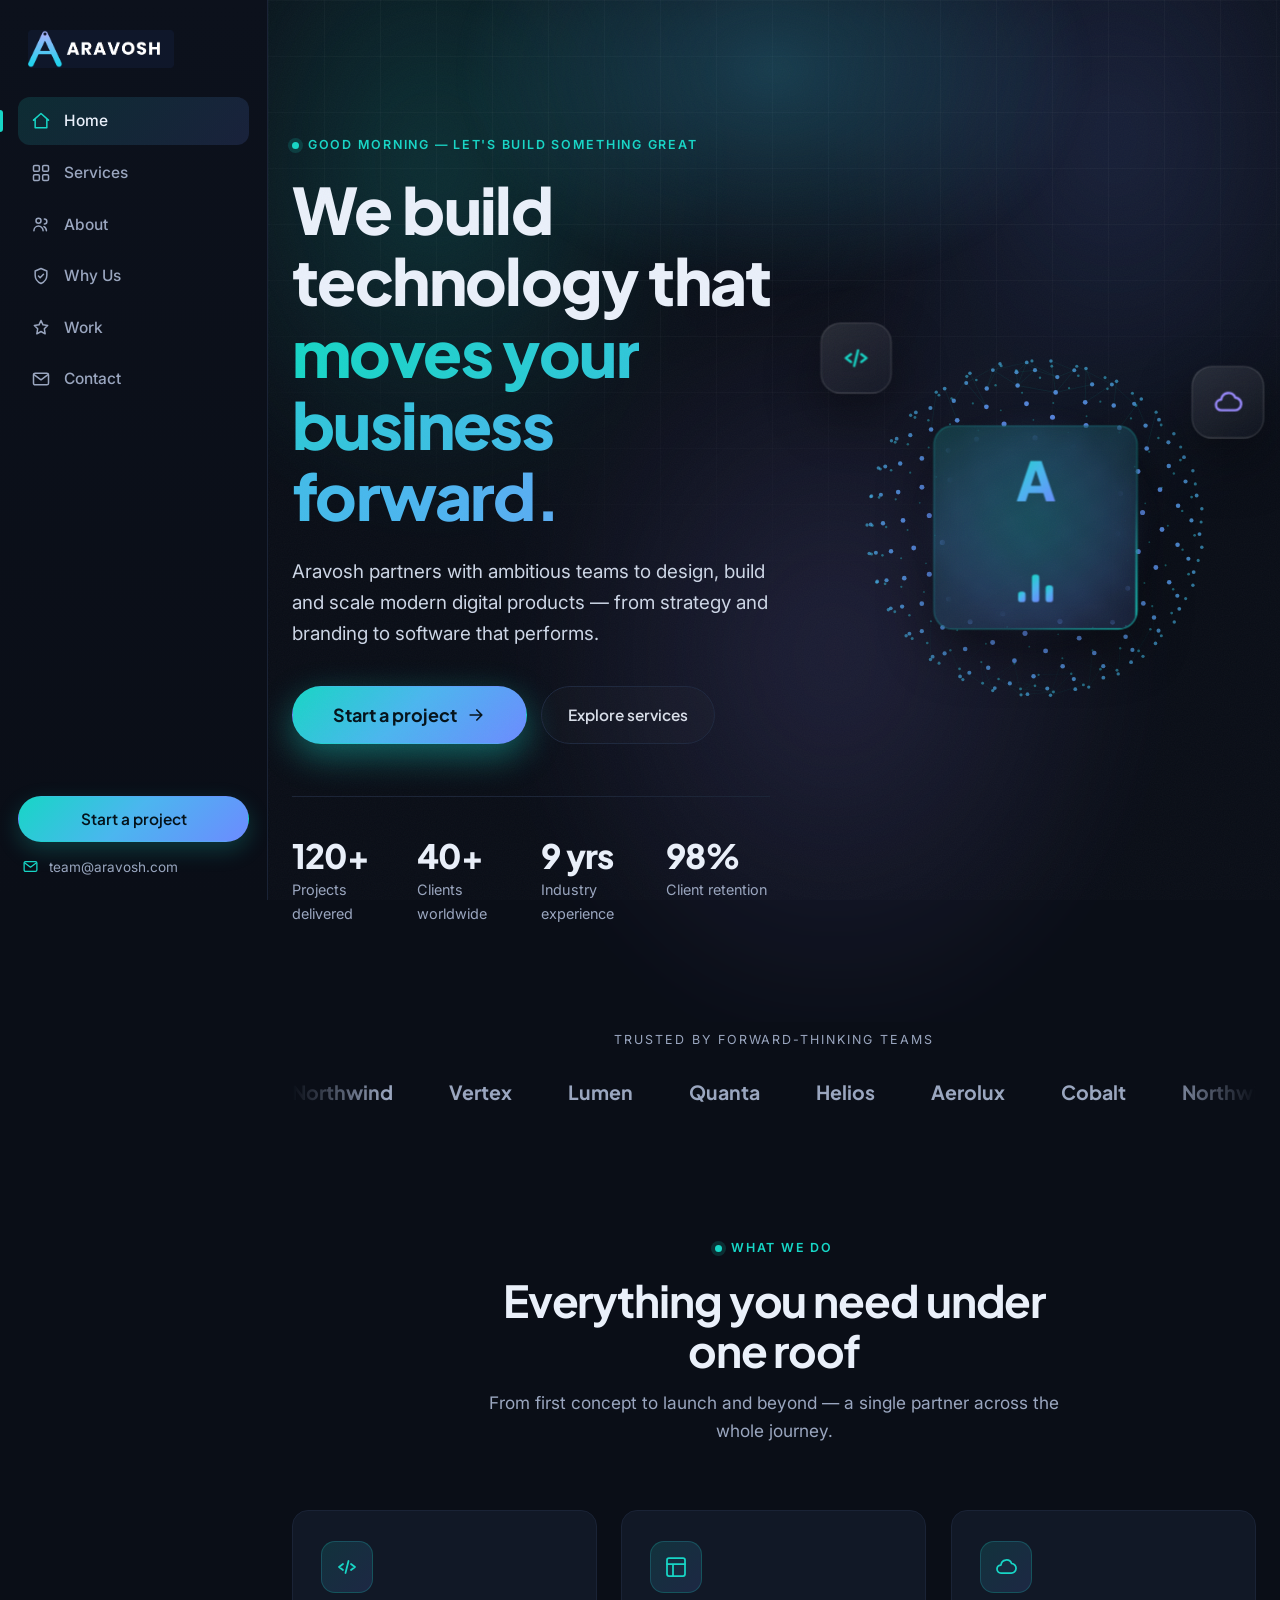
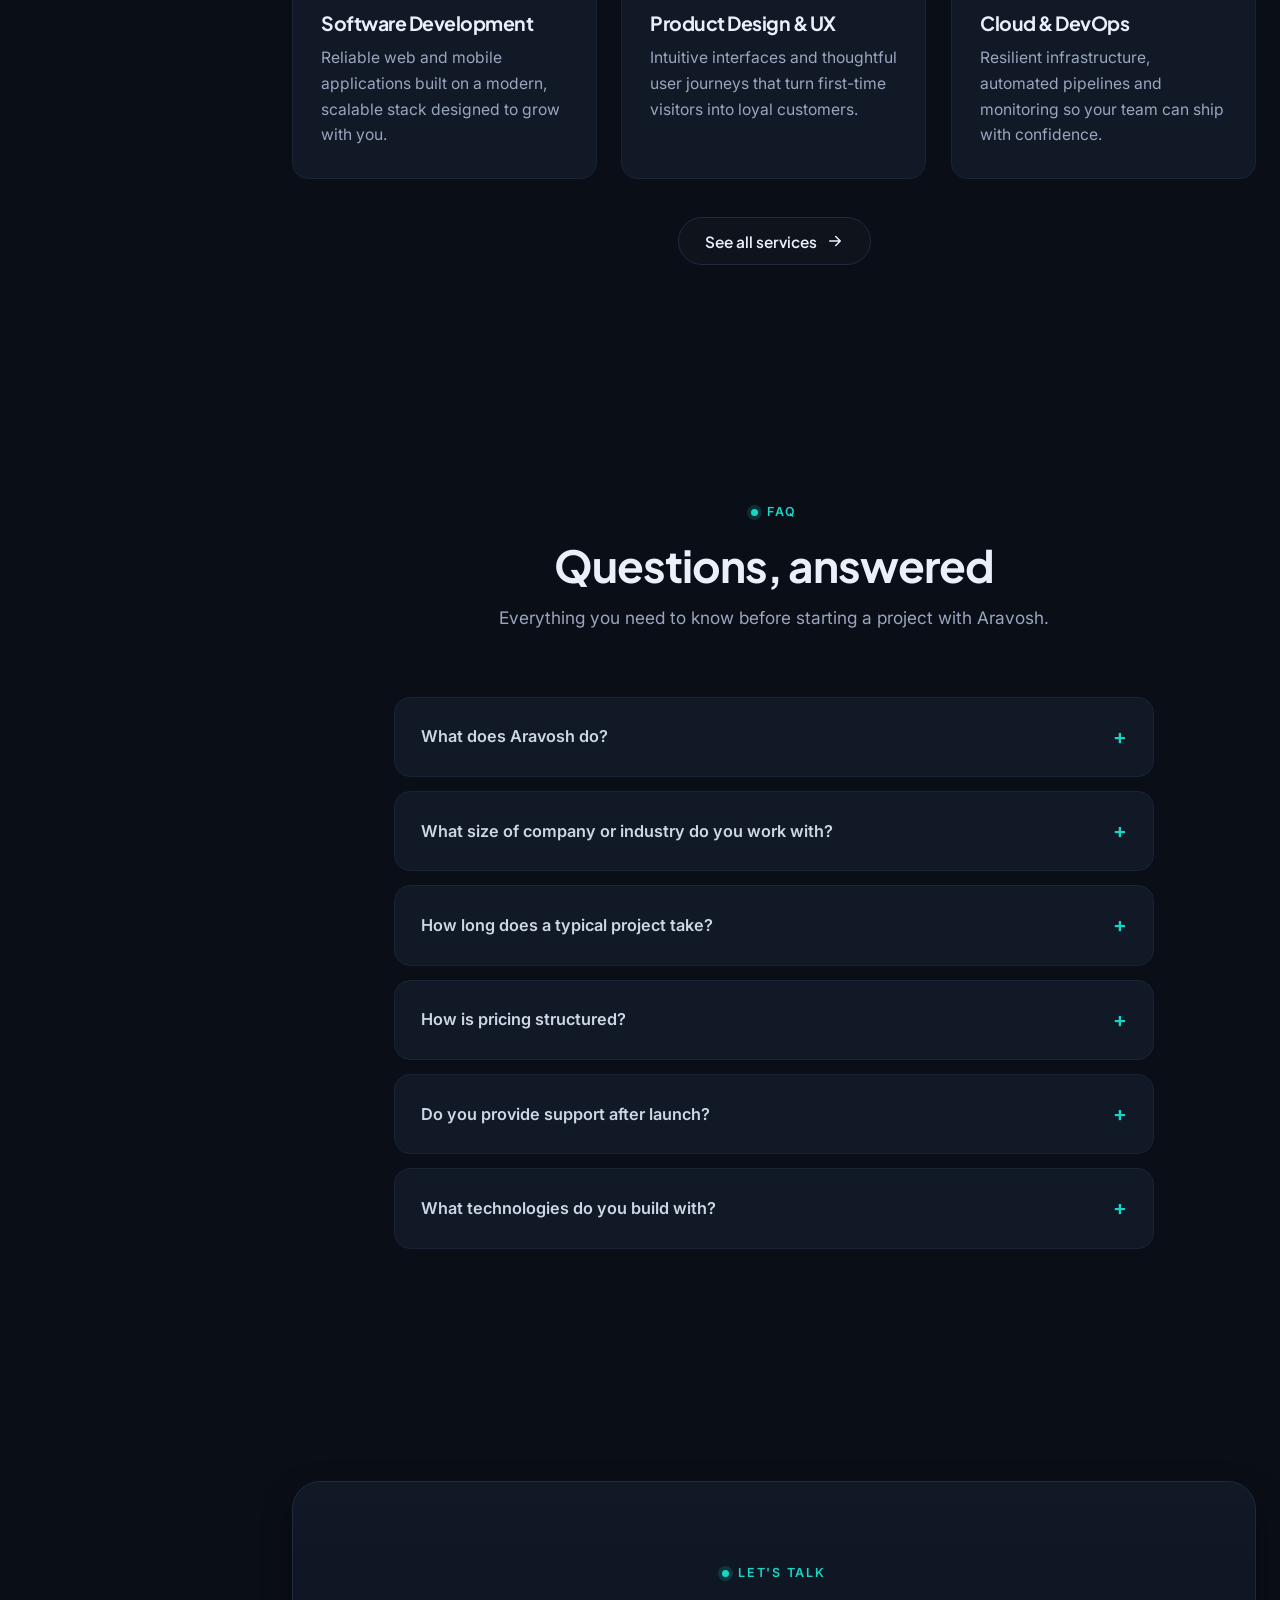
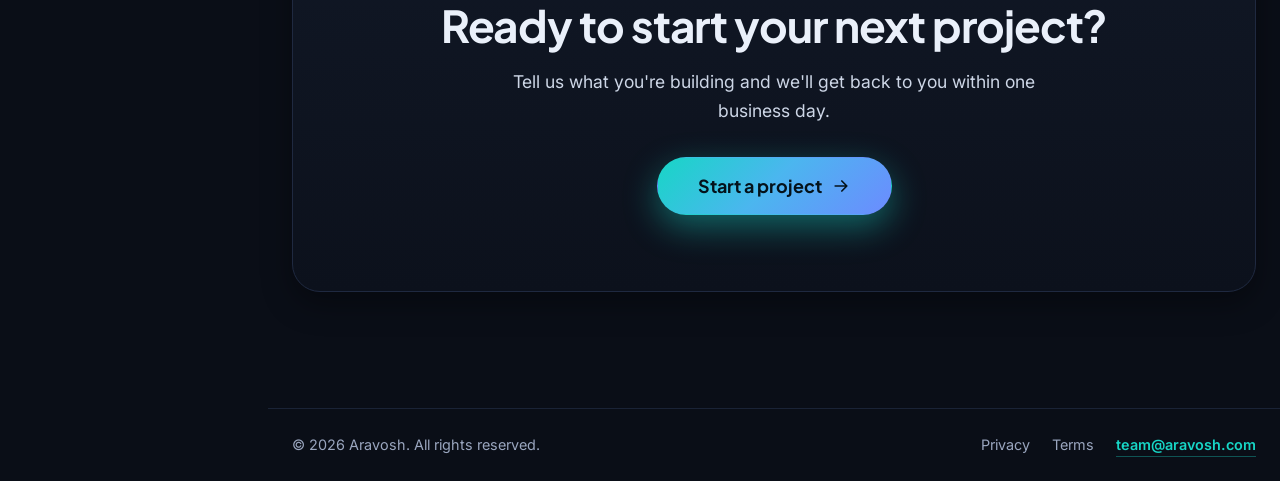
==== commit dfc22bf7: "Add FAQ/AEO structured data, per-service schema, and llms.txt Adds a homepage FAQ section backed by " ====
--- a/index.html
+++ b/index.html
@@ -3,12 +3,12 @@
 <head>
   <meta charset="UTF-8" />
   <meta name="viewport" content="width=device-width, initial-scale=1.0" />
-  <title>Aravosh — Software, AI Automation & Digital Solutions</title>
-  <meta name="description" content="Aravosh helps teams scope, design, build and launch practical web products, AI automations, dashboards and cloud-backed tools." />
+  <title>Aravosh — Technology & Digital Solutions Company</title>
+  <meta name="description" content="Aravosh is a technology and digital solutions company. We design, build and scale modern software, brand and growth for ambitious businesses." />
   <meta name="robots" content="index, follow, max-image-preview:large" />
   <link rel="canonical" href="https://aravosh.com/" />
-  <meta name="theme-color" content="#f8f9fe" />
-  <meta name="color-scheme" content="light" />
+  <meta name="theme-color" content="#0a0e17" />
+  <meta name="color-scheme" content="dark" />
   <meta name="google-site-verification" content="GOOGLE_SITE_VERIFICATION_TOKEN" />
 
   <link rel="icon" href="/assets/favicon.svg" type="image/svg+xml" />
@@ -19,25 +19,25 @@
   <meta property="og:type" content="website" />
   <meta property="og:site_name" content="Aravosh" />
   <meta property="og:locale" content="en_US" />
-  <meta property="og:title" content="Aravosh — Software, AI Automation & Digital Solutions" />
-  <meta property="og:description" content="Aravosh helps teams scope, design, build and launch practical web products, AI automations, dashboards and cloud-backed tools." />
+  <meta property="og:title" content="Aravosh — Technology & Digital Solutions Company" />
+  <meta property="og:description" content="Aravosh is a technology and digital solutions company. We design, build and scale modern software, brand and growth for ambitious businesses." />
   <meta property="og:url" content="https://aravosh.com/" />
   <meta property="og:image" content="https://aravosh.com/assets/og-image.png" />
   <meta property="og:image:alt" content="Aravosh — technology and digital solutions" />
   <meta property="og:image:width" content="1200" />
   <meta property="og:image:height" content="630" />
   <meta name="twitter:card" content="summary_large_image" />
-  <meta name="twitter:title" content="Aravosh — Software, AI Automation & Digital Solutions" />
-  <meta name="twitter:description" content="Aravosh helps teams scope, design, build and launch practical web products, AI automations, dashboards and cloud-backed tools." />
+  <meta name="twitter:title" content="Aravosh — Technology & Digital Solutions Company" />
+  <meta name="twitter:description" content="Aravosh is a technology and digital solutions company. We design, build and scale modern software, brand and growth for ambitious businesses." />
   <meta name="twitter:image" content="https://aravosh.com/assets/og-image.png" />
 
   <link rel="preconnect" href="https://fonts.googleapis.com" />
   <link rel="preconnect" href="https://fonts.gstatic.com" crossorigin />
-  <link href="https://fonts.googleapis.com/css2?family=Plus+Jakarta+Sans:wght@400;500;600;700;800;900&family=Inter:wght@400;450;500;600;700&family=Public+Sans:wght@400;500;600;700&display=swap" rel="stylesheet" />
-  <link rel="stylesheet" href="/styles.css?v=20260621-4" />
+  <link href="https://fonts.googleapis.com/css2?family=Plus+Jakarta+Sans:wght@400;500;600;700;800&family=Inter:wght@400;450;500;600&display=swap" rel="stylesheet" />
+  <link rel="stylesheet" href="/styles.css" />
 
   <script type="application/ld+json">
-  {"@context":"https://schema.org","@graph":[{"@type":["Organization","ProfessionalService"],"@id":"https://aravosh.com/#org","name":"Aravosh","alternateName":"Aravosh Technologies","url":"https://aravosh.com/","logo":{"@type":"ImageObject","url":"https://aravosh.com/assets/light-logo.jpeg"},"image":"https://aravosh.com/assets/og-image.png","description":"Aravosh is an early-stage technology studio for practical software, AI automation, product design, cloud delivery and technical strategy.","slogan":"Practical software, scoped honestly and built with care.","email":"team@aravosh.com","areaServed":"Remote","knowsAbout":["Software Development","Web Development","Product Design","UX","AI Automation","AI Integration","Retrieval-Augmented Generation","RAG","Cloud","DevOps","Technical Strategy"],"sameAs":["https://www.linkedin.com/company/aravosh","https://x.com/aravosh","https://www.instagram.com/aravosh"],"contactPoint":{"@type":"ContactPoint","email":"team@aravosh.com","contactType":"customer service","availableLanguage":"English"},"hasOfferCatalog":{"@type":"OfferCatalog","name":"Technology services","itemListElement":[{"@type":"Offer","itemOffered":{"@type":"Service","name":"Software Development"}},{"@type":"Offer","itemOffered":{"@type":"Service","name":"Product Design & UX"}},{"@type":"Offer","itemOffered":{"@type":"Service","name":"AI Automation & Integration"}},{"@type":"Offer","itemOffered":{"@type":"Service","name":"Cloud & DevOps"}},{"@type":"Offer","itemOffered":{"@type":"Service","name":"Consulting & Strategy"}}]}},{"@type":"WebSite","@id":"https://aravosh.com/#website","url":"https://aravosh.com/","name":"Aravosh","description":"Technology, AI automation and digital solutions for ambitious businesses.","publisher":{"@id":"https://aravosh.com/#org"},"inLanguage":"en"},{"@type":"WebPage","@id":"https://aravosh.com/#webpage","url":"https://aravosh.com/","name":"Aravosh — Software, AI Automation & Digital Solutions","description":"Aravosh helps teams scope, design, build and launch practical web products, AI automations, dashboards and cloud-backed tools.","isPartOf":{"@id":"https://aravosh.com/#website"},"about":{"@id":"https://aravosh.com/#org"},"inLanguage":"en"}]}
+  {"@context":"https://schema.org","@graph":[{"@type":["Organization","ProfessionalService"],"@id":"https://aravosh.com/#org","name":"Aravosh","alternateName":"Aravosh Technologies","url":"https://aravosh.com/","logo":{"@type":"ImageObject","url":"https://aravosh.com/assets/logo.png"},"image":"https://aravosh.com/assets/og-image.png","description":"Aravosh is a technology and digital solutions company offering software development, product design, cloud, branding and growth services for ambitious businesses.","slogan":"We build technology that moves your business forward.","email":"team@aravosh.com","foundingDate":"2017","areaServed":"Worldwide","knowsAbout":["Software Development","Web Development","Product Design","UX","Cloud","DevOps","Branding","Digital Marketing","SEO"],"sameAs":["https://www.linkedin.com/company/aravosh","https://x.com/aravosh","https://www.instagram.com/aravosh"],"contactPoint":{"@type":"ContactPoint","email":"team@aravosh.com","contactType":"customer service","availableLanguage":"English"},"hasOfferCatalog":{"@type":"OfferCatalog","name":"Technology services","itemListElement":[{"@type":"Offer","itemOffered":{"@type":"Service","@id":"https://aravosh.com/services#dev","name":"Software Development","description":"Reliable web and mobile applications built on a modern, scalable stack designed to grow with you.","provider":{"@id":"https://aravosh.com/#org"}}},{"@type":"Offer","itemOffered":{"@type":"Service","@id":"https://aravosh.com/services#design","name":"Product Design & UX","description":"Intuitive interfaces and thoughtful user journeys that turn first-time visitors into loyal customers.","provider":{"@id":"https://aravosh.com/#org"}}},{"@type":"Offer","itemOffered":{"@type":"Service","@id":"https://aravosh.com/services#brand","name":"Brand & Identity","description":"Distinctive visual identities and messaging that make your business memorable across every channel.","provider":{"@id":"https://aravosh.com/#org"}}},{"@type":"Offer","itemOffered":{"@type":"Service","@id":"https://aravosh.com/services#growth","name":"Growth & Marketing","description":"Data-driven campaigns and SEO that put your product in front of the right audience at the right time.","provider":{"@id":"https://aravosh.com/#org"}}},{"@type":"Offer","itemOffered":{"@type":"Service","@id":"https://aravosh.com/services#cloud","name":"Cloud & DevOps","description":"Resilient infrastructure, automated pipelines and monitoring so your team can ship with confidence.","provider":{"@id":"https://aravosh.com/#org"}}},{"@type":"Offer","itemOffered":{"@type":"Service","@id":"https://aravosh.com/services#strategy","name":"Consulting & Strategy","description":"Clear roadmaps and technical guidance to help you make the right decisions at every stage.","provider":{"@id":"https://aravosh.com/#org"}}}]}},{"@type":"WebSite","@id":"https://aravosh.com/#website","url":"https://aravosh.com/","name":"Aravosh","description":"Technology and digital solutions for ambitious businesses.","publisher":{"@id":"https://aravosh.com/#org"},"inLanguage":"en"},{"@type":"WebPage","@id":"https://aravosh.com/#webpage","url":"https://aravosh.com/","name":"Aravosh — Technology & Digital Solutions Company","description":"Aravosh is a technology and digital solutions company. We design, build and scale modern software, brand and growth for ambitious businesses.","isPartOf":{"@id":"https://aravosh.com/#website"},"about":{"@id":"https://aravosh.com/#org"},"inLanguage":"en"},{"@type":"FAQPage","@id":"https://aravosh.com/#faq","mainEntity":[{"@type":"Question","name":"What does Aravosh do?","acceptedAnswer":{"@type":"Answer","text":"Aravosh is a technology and digital solutions company that designs, builds and scales software, brand and growth programs for ambitious businesses — from web and mobile apps to cloud infrastructure and marketing."}},{"@type":"Question","name":"What size of company or industry do you work with?","acceptedAnswer":{"@type":"Answer","text":"We work with startups through to established enterprises across industries worldwide, typically partnering with teams that need a senior, end-to-end technology partner rather than a single specialist."}},{"@type":"Question","name":"How long does a typical project take?","acceptedAnswer":{"@type":"Answer","text":"Timelines vary with scope: a fast-track MVP can launch in under a month, a standard engagement typically runs two to three months, and larger enterprise builds are scoped as ongoing, phased engagements."}},{"@type":"Question","name":"How is pricing structured?","acceptedAnswer":{"@type":"Answer","text":"Every engagement is scoped individually based on the work involved. After a discovery conversation we send a tailored proposal, so there's no fixed price list or hidden fees."}},{"@type":"Question","name":"Do you provide support after launch?","acceptedAnswer":{"@type":"Answer","text":"Yes. We offer ongoing support, monitoring and iteration after launch rather than a one-off hand-off, so your product keeps improving as your business grows."}},{"@type":"Question","name":"What technologies do you build with?","acceptedAnswer":{"@type":"Answer","text":"Our core stack includes Next.js and React with TypeScript on the frontend, Node.js and Python/FastAPI on the backend, PostgreSQL, and AWS with Docker, Kubernetes and Terraform for cloud and DevOps."}}]}]}
   </script>
 </head>
 <body>
@@ -49,7 +49,7 @@
     <aside class="sidebar" id="sidebar" aria-label="Primary">
       <div class="sidebar-head">
         <a href="/" class="brand" aria-label="Aravosh — home">
-          <img src="/assets/light-logo.jpeg" alt="Aravosh" class="brand-logo" width="1500" height="390" />
+          <img src="/assets/logo.png" alt="Aravosh" class="brand-logo" width="1500" height="390" />
         </a>
       </div>
       <nav class="side-nav" aria-label="Pages">
@@ -93,7 +93,7 @@
           <span></span><span></span><span></span>
         </button>
         <a href="/" class="brand brand-mobile" aria-label="Aravosh — home">
-          <img src="/assets/light-logo.jpeg" alt="Aravosh" class="brand-logo" width="1500" height="390" />
+          <img src="/assets/logo.png" alt="Aravosh" class="brand-logo" width="1500" height="390" />
         </a>
         <a href="/contact" class="btn btn-primary topbar-cta">Get in touch</a>
       </header>
@@ -109,11 +109,17 @@
             <div class="hero-copy">
               <span class="eyebrow" data-reveal><span class="eyebrow-dot"></span> <span id="greeting">Digital solutions, engineered with care</span></span>
               <h1 data-reveal>We build technology that <span class="text-grad">moves your business forward.</span></h1>
-              <p class="hero-sub" data-reveal>Aravosh partners with ambitious teams to design, build and scale modern digital products, AI-enabled workflows and software that performs.</p>
+              <p class="hero-sub" data-reveal>Aravosh partners with ambitious teams to design, build and scale modern digital products — from strategy and branding to software that performs.</p>
               <div class="hero-actions" data-reveal>
                 <a href="/contact" class="btn btn-primary btn-cta" data-magnetic>Start a project <svg class="icon" viewBox="0 0 24 24" aria-hidden="true"><path d="M5 12h14M13 6l6 6-6 6"/></svg></a>
                 <a href="/services" class="btn btn-ghost" data-magnetic>Explore services</a>
               </div>
+              <dl class="hero-stats" data-reveal>
+                <div class="stat"><dt data-count="120" data-suffix="+">0</dt><dd>Projects delivered</dd></div>
+                <div class="stat"><dt data-count="40" data-suffix="+">0</dt><dd>Clients worldwide</dd></div>
+                <div class="stat"><dt data-count="9" data-suffix=" yrs">0</dt><dd>Industry experience</dd></div>
+                <div class="stat"><dt data-count="98" data-suffix="%">0</dt><dd>Client retention</dd></div>
+              </dl>
             </div>
             <div class="hero-visual" data-reveal aria-hidden="true">
               <div class="scene" id="scene">
@@ -131,32 +137,77 @@
             </div>
           </div>
         </section>
+        <div class="container">
+          <section class="trusted" aria-label="Clients">
+          <p class="trusted-label">Trusted by forward-thinking teams</p>
+          <div class="marquee" aria-hidden="true">
+            <ul class="marquee-track">
+              <li>Northwind</li><li>Vertex</li><li>Lumen</li><li>Quanta</li><li>Helios</li><li>Aerolux</li><li>Cobalt</li><li>Northwind</li><li>Vertex</li><li>Lumen</li><li>Quanta</li><li>Helios</li><li>Aerolux</li><li>Cobalt</li>
+            </ul>
+          </div>
+        </section>
+        </div>
         <section class="section">
           <div class="container">
             <header class="section-head" data-reveal>
               <span class="eyebrow"><span class="eyebrow-dot"></span> What we do</span>
-              <h2>Focused help where digital projects usually get stuck</h2>
-              <p>Sharper scope, cleaner interfaces, dependable builds, practical AI automation and enough cloud support to keep things running.</p>
+              <h2>Everything you need under one roof</h2>
+              <p>From first concept to launch and beyond — a single partner across the whole journey.</p>
             </header>
             <div class="grid grid-3">
               <article class="card" data-reveal data-tilt data-spot>
             <span class="card-icon"><svg viewBox="0 0 24 24" aria-hidden="true"><path d="M8 9l-4 3 4 3M16 9l4 3-4 3M13.5 6l-3 12"/></svg></span>
             <h3>Software Development</h3>
-            <p>Web apps, dashboards and workflow tools with maintainable frontends and APIs.</p>
+            <p>Reliable web and mobile applications built on a modern, scalable stack designed to grow with you.</p>
           </article>
               <article class="card" data-reveal data-tilt data-spot>
-            <span class="card-icon"><svg viewBox="0 0 24 24" aria-hidden="true"><path d="M12 3v3M12 18v3M3 12h3M18 12h3M5.6 5.6l2.1 2.1M16.3 16.3l2.1 2.1M18.4 5.6l-2.1 2.1M7.7 16.3l-2.1 2.1"/><circle cx="12" cy="12" r="4"/><path d="M10.5 11.5h3M10.5 13.5h3"/></svg></span>
-            <h3>AI Automation &amp; Integration</h3>
-            <p>Internal copilots, AI-assisted processes and integrations that connect models to real business workflows.</p>
+            <span class="card-icon"><svg viewBox="0 0 24 24" aria-hidden="true"><rect x="3" y="3" width="18" height="18" rx="2"/><path d="M3 9h18M9 21V9"/></svg></span>
+            <h3>Product Design &amp; UX</h3>
+            <p>Intuitive interfaces and thoughtful user journeys that turn first-time visitors into loyal customers.</p>
           </article>
               <article class="card" data-reveal data-tilt data-spot>
             <span class="card-icon"><svg viewBox="0 0 24 24" aria-hidden="true"><path d="M7 18a4 4 0 010-8 5.5 5.5 0 0110.6-1.5A4 4 0 1117 18H7z"/></svg></span>
             <h3>Cloud &amp; DevOps</h3>
-            <p>Deployment setup, basic observability and release workflows for small teams.</p>
+            <p>Resilient infrastructure, automated pipelines and monitoring so your team can ship with confidence.</p>
           </article>
             </div>
             <div class="center-row" data-reveal>
               <a href="/services" class="btn btn-ghost">See all services <svg class="icon" viewBox="0 0 24 24" aria-hidden="true"><path d="M5 12h14M13 6l6 6-6 6"/></svg></a>
+            </div>
+          </div>
+        </section>
+        <section class="section faq-section">
+          <div class="container">
+            <header class="section-head" data-reveal>
+              <span class="eyebrow"><span class="eyebrow-dot"></span> FAQ</span>
+              <h2>Questions, answered</h2>
+              <p>Everything you need to know before starting a project with Aravosh.</p>
+            </header>
+            <div class="faq-list" data-reveal>
+              <details class="faq-item">
+                <summary>What does Aravosh do?</summary>
+                <p>Aravosh is a technology and digital solutions company that designs, builds and scales software, brand and growth programs for ambitious businesses — from web and mobile apps to cloud infrastructure and marketing.</p>
+              </details>
+              <details class="faq-item">
+                <summary>What size of company or industry do you work with?</summary>
+                <p>We work with startups through to established enterprises across industries worldwide, typically partnering with teams that need a senior, end-to-end technology partner rather than a single specialist.</p>
+              </details>
+              <details class="faq-item">
+                <summary>How long does a typical project take?</summary>
+                <p>Timelines vary with scope: a fast-track MVP can launch in under a month, a standard engagement typically runs two to three months, and larger enterprise builds are scoped as ongoing, phased engagements.</p>
+              </details>
+              <details class="faq-item">
+                <summary>How is pricing structured?</summary>
+                <p>Every engagement is scoped individually based on the work involved. After a discovery conversation we send a tailored proposal, so there's no fixed price list or hidden fees.</p>
+              </details>
+              <details class="faq-item">
+                <summary>Do you provide support after launch?</summary>
+                <p>Yes. We offer ongoing support, monitoring and iteration after launch rather than a one-off hand-off, so your product keeps improving as your business grows.</p>
+              </details>
+              <details class="faq-item">
+                <summary>What technologies do you build with?</summary>
+                <p>Our core stack includes Next.js and React with TypeScript on the frontend, Node.js and Python/FastAPI on the backend, PostgreSQL, and AWS with Docker, Kubernetes and Terraform for cloud and DevOps.</p>
+              </details>
             </div>
           </div>
         </section>
@@ -165,8 +216,8 @@
           <div class="cta" data-reveal>
             <div class="cta-glow" aria-hidden="true"></div>
             <span class="eyebrow"><span class="eyebrow-dot"></span> Let's talk</span>
-            <h2>Ready to talk through a project?</h2>
-            <p>Send the rough context and the next decision you need to make.</p>
+            <h2>Ready to start your next project?</h2>
+            <p>Tell us what you're building and we'll get back to you within one business day.</p>
             <a href="/contact" class="btn btn-primary btn-cta">Start a project
               <svg class="icon" viewBox="0 0 24 24" aria-hidden="true"><path d="M5 12h14M13 6l6 6-6 6"/></svg></a>
           </div>
--- a/styles.css
+++ b/styles.css
@@ -3,51 +3,38 @@
    ========================================================= */
 :root {
   /* Surfaces */
-  --bg: #f8f9fe;
-  --bg-alt: #f1f4fa;
-  --surface: #ffffff;
-  --surface-2: #f1f4fa;
-  --surface-container-lowest: #ffffff;
-  --surface-container-low: #f1f4fa;
-  --surface-container-high: #e4e8f0;
-  --surface-container-highest: #dee3eb;
-  --border: #dee3eb;
-  --border-soft: #e4e8f0;
+  --bg: #0a0e17;
+  --bg-alt: #0c111c;
+  --surface: #111826;
+  --surface-2: #161f30;
+  --border: #1f2940;
+  --border-soft: #1a2336;
 
   /* Text */
-  --text: #2d333a;
-  --text-2: #5a6067;
-  --muted: #5a6067;
+  --text: #eaf0fa;
+  --text-2: #cdd6e6;
+  --muted: #9aa6bf;
 
   /* Brand */
-  --accent: #396287;
-  --accent-2: #526070;
-  --accent-3: #5d5b84;
-  --primary-container: #a8d0fa;
-  --secondary-container: #d5e4f7;
-  --tertiary-container: #c5c2f2;
-  --accent-hover: #2c567a;
-  --grad: linear-gradient(135deg, #396287 0%, #465564 100%);
-  --grad-soft: linear-gradient(135deg, rgba(57, 98, 135, 0.08), rgba(82, 96, 112, 0.12));
-
-  /* Fonts */
-  --font-heading: "Plus Jakarta Sans", sans-serif;
-  --font-body: "Inter", sans-serif;
-  --font-label: "Public Sans", sans-serif;
+  --accent: #17d6c6;
+  --accent-2: #6c8bff;
+  --accent-3: #9b8bff;
+  --grad: linear-gradient(135deg, #17d6c6 0%, #4bb6ef 48%, #6c8bff 100%);
+  --grad-soft: linear-gradient(135deg, rgba(23,214,198,0.14), rgba(108,139,255,0.14));
 
   /* Geometry */
-  --r-sm: 8px;
-  --r-md: 12px;
-  --r-lg: 16px;
-  --r-pill: 9999px;
-  --maxw: 1280px;
+  --r-sm: 12px;
+  --r-md: 16px;
+  --r-lg: 22px;
+  --r-pill: 999px;
+  --maxw: 1160px;
   --gutter: 24px;
 
   /* Effects */
-  --ring: 0 0 0 3px rgba(57, 98, 135, 0.22);
-  --shadow-sm: 0 1px 2px rgba(23, 72, 110, 0.08);
-  --shadow-md: 0 14px 34px rgba(23, 72, 110, 0.12);
-  --shadow-lg: 0 28px 64px rgba(23, 72, 110, 0.18);
+  --ring: 0 0 0 3px rgba(23, 214, 198, 0.35);
+  --shadow-sm: 0 1px 2px rgba(0, 0, 0, 0.4);
+  --shadow-md: 0 12px 30px rgba(0, 0, 0, 0.35);
+  --shadow-lg: 0 28px 64px rgba(0, 0, 0, 0.5);
   --ease: cubic-bezier(0.22, 1, 0.36, 1);
 }
 
@@ -58,7 +45,7 @@
 @media (prefers-reduced-motion: reduce) { html { scroll-behavior: auto; } }
 
 body {
-  font-family: var(--font-body), system-ui, -apple-system, sans-serif;
+  font-family: "Inter", system-ui, -apple-system, "Segoe UI", Roboto, sans-serif;
   background: var(--bg);
   color: var(--text);
   line-height: 1.65;
@@ -69,9 +56,9 @@
 }
 
 h1, h2, h3, h4, .stat dt, .feature-num {
-  font-family: var(--font-heading), sans-serif;
+  font-family: "Plus Jakarta Sans", "Inter", sans-serif;
   line-height: 1.12;
-  letter-spacing: 0;
+  letter-spacing: -0.025em;
   color: var(--text);
 }
 
@@ -79,420 +66,451 @@
 img { max-width: 100%; display: block; }
 ul { list-style: none; }
 
-:focus-visible { outline: 2px solid var(--accent); outline-offset: 3px; border-radius: 6px; }
-.btn:focus-visible { outline: 2px solid var(--accent); outline-offset: 3px; }
-.side-nav a:focus-visible, .nav-links a:focus-visible { outline-offset: -2px; }
-
-.container { width: 100%; max-width: var(--maxw); margin: 0 auto; padding: 0 var(--gutter); }
-
-.skip-link {
-  position: absolute; left: 16px; top: -60px; z-index: 200;
-  background: var(--surface); color: var(--text);
-  padding: 10px 18px; border-radius: var(--r-sm); border: 1px solid var(--border);
-  transition: top 0.2s var(--ease);
-}
-.skip-link:focus { top: 16px; }
-
-.text-grad {
-  background: var(--grad);
-  -webkit-background-clip: text; background-clip: text;
-  -webkit-text-fill-color: transparent; color: transparent;
-}
-
-/* Eyebrow */
-.eyebrow {
-  display: inline-flex; align-items: center; gap: 9px;
-  font-size: 0.78rem; font-weight: 600; letter-spacing: 0.14em;
-  text-transform: uppercase; color: var(--accent);
-  margin-bottom: 18px;
-}
+:focus-visible { outline: 2px solid var(--accent); outline-offset: 3px; border-radius: 6px; }
+.btn:focus-visible { outline: 2px solid #eaf0fa; outline-offset: 3px; }
+.side-nav a:focus-visible, .nav-links a:focus-visible { outline-offset: -2px; }
+
+.container { width: 100%; max-width: var(--maxw); margin: 0 auto; padding: 0 var(--gutter); }
+
+.skip-link {
+  position: absolute; left: 16px; top: -60px; z-index: 200;
+  background: var(--surface); color: var(--text);
+  padding: 10px 18px; border-radius: var(--r-sm); border: 1px solid var(--border);
+  transition: top 0.2s var(--ease);
+}
+.skip-link:focus { top: 16px; }
+
+.text-grad {
+  background: var(--grad);
+  -webkit-background-clip: text; background-clip: text;
+  -webkit-text-fill-color: transparent; color: transparent;
+}
+
+/* Eyebrow */
+.eyebrow {
+  display: inline-flex; align-items: center; gap: 9px;
+  font-size: 0.78rem; font-weight: 600; letter-spacing: 0.14em;
+  text-transform: uppercase; color: var(--accent);
+  margin-bottom: 18px;
+}
 .eyebrow-dot {
   width: 7px; height: 7px; border-radius: 50%;
-  background: var(--accent); box-shadow: 0 0 0 4px rgba(11, 143, 220, 0.14);
-}
-
-.icon { width: 1.1em; height: 1.1em; fill: none; stroke: currentColor; stroke-width: 2; stroke-linecap: round; stroke-linejoin: round; }
-
-/* =========================================================
-   Buttons
-   ========================================================= */
-.btn {
-  display: inline-flex; align-items: center; justify-content: center; gap: 9px;
-  font-family: "Plus Jakarta Sans", sans-serif;
-  font-weight: 600; font-size: 0.96rem; line-height: 1;
-  padding: 14px 26px; border-radius: var(--r-pill);
-  border: 1px solid transparent; cursor: pointer;
-  transition: transform 0.25s var(--ease), box-shadow 0.25s var(--ease),
-              background 0.25s var(--ease), border-color 0.25s var(--ease), color 0.25s var(--ease);
-}
+  background: var(--accent); box-shadow: 0 0 0 4px rgba(23, 214, 198, 0.16);
+}
+
+.icon { width: 1.1em; height: 1.1em; fill: none; stroke: currentColor; stroke-width: 2; stroke-linecap: round; stroke-linejoin: round; }
+
+/* =========================================================
+   Buttons
+   ========================================================= */
+.btn {
+  display: inline-flex; align-items: center; justify-content: center; gap: 9px;
+  font-family: "Plus Jakarta Sans", sans-serif;
+  font-weight: 600; font-size: 0.96rem; line-height: 1;
+  padding: 14px 26px; border-radius: var(--r-pill);
+  border: 1px solid transparent; cursor: pointer;
+  transition: transform 0.25s var(--ease), box-shadow 0.25s var(--ease),
+              background 0.25s var(--ease), border-color 0.25s var(--ease), color 0.25s var(--ease);
+}
 .btn-primary {
-  background: var(--grad); color: #ffffff;
-  box-shadow: 0 8px 22px rgba(57, 98, 135, 0.18);
-}
-.btn-primary:hover { transform: translateY(-2px); box-shadow: 0 14px 34px rgba(57, 98, 135, 0.26); }
-.btn-ghost { background: rgba(255, 255, 255, 0.66); color: var(--text); border-color: var(--border); }
-.btn-ghost:hover { border-color: var(--accent); color: var(--accent); transform: translateY(-2px); }
-.btn-lg { padding: 17px 36px; font-size: 1.04rem; }
-.btn .icon { width: 18px; height: 18px; }
-
-/* =========================================================
-   Header
-   ========================================================= */
+  background: var(--grad); color: #04121a;
+  box-shadow: 0 8px 22px rgba(23, 214, 198, 0.22);
+}
+.btn-primary:hover { transform: translateY(-2px); box-shadow: 0 14px 34px rgba(23, 214, 198, 0.36); }
+.btn-ghost { background: rgba(255, 255, 255, 0.02); color: var(--text); border-color: var(--border); }
+.btn-ghost:hover { border-color: var(--accent); color: var(--accent); transform: translateY(-2px); }
+.btn-lg { padding: 17px 36px; font-size: 1.04rem; }
+.btn .icon { width: 18px; height: 18px; }
+
+/* =========================================================
+   Header
+   ========================================================= */
 .site-header {
   position: sticky; top: 0; z-index: 100;
-  background: rgba(247, 251, 255, 0.78);
-  backdrop-filter: saturate(160%) blur(14px);
-  -webkit-backdrop-filter: saturate(160%) blur(14px);
-  border-bottom: 1px solid transparent;
-  transition: border-color 0.3s var(--ease), background 0.3s var(--ease);
-}
+  background: rgba(10, 14, 23, 0.7);
+  backdrop-filter: saturate(160%) blur(14px);
+  -webkit-backdrop-filter: saturate(160%) blur(14px);
+  border-bottom: 1px solid transparent;
+  transition: border-color 0.3s var(--ease), background 0.3s var(--ease);
+}
 .site-header.scrolled {
-  background: rgba(255, 255, 255, 0.92);
+  background: rgba(10, 14, 23, 0.88);
   border-bottom-color: var(--border-soft);
-  box-shadow: 0 10px 30px rgba(23, 72, 110, 0.12);
-}
-.nav-inner { display: flex; align-items: center; justify-content: space-between; height: 74px; gap: 24px; }
-.brand { display: inline-flex; align-items: center; flex-shrink: 0; }
-.brand-logo { height: 38px; width: auto; }
-.brand-logo-footer { height: 44px; }
-.nav-links { display: flex; gap: 4px; }
-.nav-links a {
-  color: var(--muted); font-weight: 500; font-size: 0.94rem;
-  padding: 9px 14px; border-radius: var(--r-sm);
-  transition: color 0.2s var(--ease), background 0.2s var(--ease);
-}
-.nav-links a:hover { color: var(--text); background: rgba(11, 143, 220, 0.08); }
-.nav-actions { display: flex; align-items: center; gap: 12px; }
-.nav-cta { padding: 11px 22px; }
-.nav-toggle {
-  display: none; flex-direction: column; gap: 5px;
-  background: none; border: 1px solid var(--border); border-radius: 10px;
-  padding: 9px; cursor: pointer;
-}
-.nav-toggle span { width: 20px; height: 2px; background: var(--text); border-radius: 2px; transition: 0.3s var(--ease); }
-.nav-toggle[aria-expanded="true"] span:nth-child(1) { transform: translateY(7px) rotate(45deg); }
-.nav-toggle[aria-expanded="true"] span:nth-child(2) { opacity: 0; }
-.nav-toggle[aria-expanded="true"] span:nth-child(3) { transform: translateY(-7px) rotate(-45deg); }
-
-/* =========================================================
-   Hero
-   ========================================================= */
-.hero { position: relative; padding: 58px 0 58px; text-align: center; overflow: hidden; }
-.hero-bg { position: absolute; inset: 0; pointer-events: none; }
+  box-shadow: 0 10px 30px rgba(0, 0, 0, 0.25);
+}
+.nav-inner { display: flex; align-items: center; justify-content: space-between; height: 74px; gap: 24px; }
+.brand { display: inline-flex; align-items: center; flex-shrink: 0; }
+.brand-logo { height: 38px; width: auto; }
+.brand-logo-footer { height: 44px; }
+.nav-links { display: flex; gap: 4px; }
+.nav-links a {
+  color: var(--muted); font-weight: 500; font-size: 0.94rem;
+  padding: 9px 14px; border-radius: var(--r-sm);
+  transition: color 0.2s var(--ease), background 0.2s var(--ease);
+}
+.nav-links a:hover { color: var(--text); background: rgba(255, 255, 255, 0.04); }
+.nav-actions { display: flex; align-items: center; gap: 12px; }
+.nav-cta { padding: 11px 22px; }
+.nav-toggle {
+  display: none; flex-direction: column; gap: 5px;
+  background: none; border: 1px solid var(--border); border-radius: 10px;
+  padding: 9px; cursor: pointer;
+}
+.nav-toggle span { width: 20px; height: 2px; background: var(--text); border-radius: 2px; transition: 0.3s var(--ease); }
+.nav-toggle[aria-expanded="true"] span:nth-child(1) { transform: translateY(7px) rotate(45deg); }
+.nav-toggle[aria-expanded="true"] span:nth-child(2) { opacity: 0; }
+.nav-toggle[aria-expanded="true"] span:nth-child(3) { transform: translateY(-7px) rotate(-45deg); }
+
+/* =========================================================
+   Hero
+   ========================================================= */
+.hero { position: relative; padding: 130px 0 96px; text-align: center; overflow: hidden; }
+.hero-bg { position: absolute; inset: 0; pointer-events: none; }
 .hero-grid {
   position: absolute; inset: 0;
   background-image:
-    linear-gradient(rgba(11, 143, 220, 0.075) 1px, transparent 1px),
-    linear-gradient(90deg, rgba(11, 143, 220, 0.075) 1px, transparent 1px);
-  background-size: 56px 56px;
-  -webkit-mask-image: radial-gradient(120% 90% at 50% 0%, #000 35%, transparent 72%);
-          mask-image: radial-gradient(120% 90% at 50% 0%, #000 35%, transparent 72%);
-}
+    linear-gradient(rgba(255, 255, 255, 0.028) 1px, transparent 1px),
+    linear-gradient(90deg, rgba(255, 255, 255, 0.028) 1px, transparent 1px);
+  background-size: 56px 56px;
+  -webkit-mask-image: radial-gradient(120% 90% at 50% 0%, #000 35%, transparent 72%);
+          mask-image: radial-gradient(120% 90% at 50% 0%, #000 35%, transparent 72%);
+}
 .hero-glow {
-  position: absolute; top: -240px; left: 50%; transform: translateX(-50%);
-  width: 880px; height: 620px;
+  position: absolute; top: -240px; left: 50%; transform: translateX(-50%);
+  width: 880px; height: 620px;
   background:
-    radial-gradient(closest-side, rgba(73, 185, 255, 0.28), transparent 72%),
-    radial-gradient(closest-side, rgba(157, 223, 255, 0.26), transparent 72%);
-  background-position: 36% 30%, 66% 38%;
-  filter: blur(8px);
-}
-.hero-inner { position: relative; max-width: 840px; margin: 0 auto; }
-.hero h1 { font-size: clamp(2.5rem, 4.6vw, 3.35rem); font-weight: 800; margin-bottom: 22px; }
-.hero-sub { font-size: 1.18rem; color: var(--text-2); max-width: 600px; margin: 0 auto 36px; }
-.hero-actions { display: flex; gap: 14px; justify-content: center; flex-wrap: wrap; }
-
-.hero-proof {
-  display: grid; grid-template-columns: 1fr; gap: 9px;
-  margin-top: 24px; padding-top: 18px;
+    radial-gradient(closest-side, rgba(23, 214, 198, 0.16), transparent 72%),
+    radial-gradient(closest-side, rgba(108, 139, 255, 0.14), transparent 72%);
+  background-position: 36% 30%, 66% 38%;
+  filter: blur(8px);
+}
+.hero-inner { position: relative; max-width: 840px; margin: 0 auto; }
+.hero h1 { font-size: clamp(2.5rem, 5.5vw, 4rem); font-weight: 800; margin-bottom: 24px; }
+.hero-sub { font-size: 1.18rem; color: var(--text-2); max-width: 600px; margin: 0 auto 36px; }
+.hero-actions { display: flex; gap: 14px; justify-content: center; flex-wrap: wrap; }
+
+.hero-stats {
+  display: grid; grid-template-columns: repeat(4, 1fr); gap: 20px;
+  margin-top: 72px; padding-top: 40px;
   border-top: 1px solid var(--border-soft);
 }
-.hero-proof li {
-  display: grid; grid-template-columns: 128px 1fr; gap: 16px;
-  color: var(--muted); font-size: 0.92rem;
-}
-.hero-proof strong { color: var(--text); font-family: "Plus Jakarta Sans", "Inter", sans-serif; font-weight: 700; }
-
-/* =========================================================
-   Trusted
-   ========================================================= */
-.trusted { padding: 8px 0 8px; }
-.trusted-label {
-  text-align: center; color: var(--muted); font-size: 0.78rem;
-  letter-spacing: 0.16em; text-transform: uppercase; margin-bottom: 26px;
-}
-.trusted-logos {
-  display: flex; gap: 56px; justify-content: center; align-items: center; flex-wrap: wrap;
-}
-.trusted-logos li {
-  font-family: "Plus Jakarta Sans", sans-serif; font-weight: 700;
-  letter-spacing: 0.01em; color: #6a8498; font-size: 1.22rem;
-  filter: grayscale(1); opacity: 0.85;
-  transition: color 0.25s var(--ease), opacity 0.25s var(--ease);
-}
-.trusted-logos li:hover { color: var(--text-2); opacity: 1; }
-
-/* =========================================================
-   Sections
-   ========================================================= */
+.stat dt { font-size: 2.1rem; font-weight: 800; }
+.stat dd { color: var(--muted); font-size: 0.9rem; margin-top: 4px; }
+
+/* =========================================================
+   Trusted
+   ========================================================= */
+.trusted { padding: 8px 0 8px; }
+.trusted-label {
+  text-align: center; color: var(--muted); font-size: 0.78rem;
+  letter-spacing: 0.16em; text-transform: uppercase; margin-bottom: 26px;
+}
+.trusted-logos {
+  display: flex; gap: 56px; justify-content: center; align-items: center; flex-wrap: wrap;
+}
+.trusted-logos li {
+  font-family: "Plus Jakarta Sans", sans-serif; font-weight: 700;
+  letter-spacing: 0.01em; color: #56627d; font-size: 1.22rem;
+  filter: grayscale(1); opacity: 0.85;
+  transition: color 0.25s var(--ease), opacity 0.25s var(--ease);
+}
+.trusted-logos li:hover { color: var(--text-2); opacity: 1; }
+
+/* =========================================================
+   Sections
+   ========================================================= */
 .section { padding: 104px 0; }
-.hero + .section { padding-top: 56px; }
 .section-alt {
-  background:
-    linear-gradient(180deg, rgba(255, 255, 255, 0.012), transparent),
-    var(--bg-alt);
-  border-top: 1px solid var(--border-soft);
-  border-bottom: 1px solid var(--border-soft);
-}
-.section-head { text-align: center; max-width: 620px; margin: 0 auto 60px; }
-.section-head h2 { font-size: clamp(2rem, 4vw, 2.75rem); font-weight: 700; margin-bottom: 14px; }
-.section-head p { color: var(--muted); font-size: 1.08rem; }
-
-.grid { display: grid; gap: 22px; }
-.grid-3 { grid-template-columns: repeat(3, 1fr); }
-.grid-4 { grid-template-columns: repeat(4, 1fr); }
-
-/* =========================================================
-   Service cards
-   ========================================================= */
-.card {
-  position: relative;
-  background: var(--surface);
-  border: 1px solid var(--border-soft);
-  border-radius: var(--r-md);
-  padding: 32px 28px;
-  overflow: hidden;
-  transition: transform 0.3s var(--ease), border-color 0.3s var(--ease), background 0.3s var(--ease);
-}
+  background:
+    linear-gradient(180deg, rgba(255, 255, 255, 0.012), transparent),
+    var(--bg-alt);
+  border-top: 1px solid var(--border-soft);
+  border-bottom: 1px solid var(--border-soft);
+}
+.section-head { text-align: center; max-width: 620px; margin: 0 auto 60px; }
+.section-head h2 { font-size: clamp(2rem, 4vw, 2.75rem); font-weight: 700; margin-bottom: 14px; }
+.section-head p { color: var(--muted); font-size: 1.08rem; }
+
+.grid { display: grid; gap: 22px; }
+.grid-3 { grid-template-columns: repeat(3, 1fr); }
+.grid-4 { grid-template-columns: repeat(4, 1fr); }
+
+/* =========================================================
+   Service cards
+   ========================================================= */
+.card {
+  position: relative;
+  background: var(--surface);
+  border: 1px solid var(--border-soft);
+  border-radius: var(--r-md);
+  padding: 32px 28px;
+  overflow: hidden;
+  transition: transform 0.3s var(--ease), border-color 0.3s var(--ease), background 0.3s var(--ease);
+}
 .card::before {
-  content: ""; position: absolute; inset: 0;
-  background: radial-gradient(120% 80% at 0% 0%, rgba(11, 143, 220, 0.07), transparent 60%);
-  opacity: 0; transition: opacity 0.3s var(--ease);
-}
-.card:hover { transform: translateY(-6px); border-color: rgba(11, 143, 220, 0.32); background: var(--surface-2); }
-.card:hover::before { opacity: 1; }
-.card > * { position: relative; }
-.card-icon {
-  display: inline-grid; place-items: center;
-  width: 52px; height: 52px; border-radius: 14px;
-  background: var(--grad-soft); border: 1px solid rgba(11, 143, 220, 0.18);
-  margin-bottom: 20px;
-}
-.card-icon svg { width: 24px; height: 24px; fill: none; stroke: var(--accent); stroke-width: 1.75; stroke-linecap: round; stroke-linejoin: round; }
-.card h3 { font-size: 1.22rem; margin-bottom: 10px; }
-.card p { color: var(--muted); font-size: 0.98rem; }
-
-/* =========================================================
-   About
-   ========================================================= */
-.about-inner { display: grid; grid-template-columns: 0.95fr 1.05fr; gap: 64px; align-items: center; }
-.about-card {
-  position: relative; overflow: hidden;
+  content: ""; position: absolute; inset: 0;
+  background: radial-gradient(120% 80% at 0% 0%, rgba(23, 214, 198, 0.07), transparent 60%);
+  opacity: 0; transition: opacity 0.3s var(--ease);
+}
+.card:hover { transform: translateY(-6px); border-color: rgba(23, 214, 198, 0.4); background: var(--surface-2); }
+.card:hover::before { opacity: 1; }
+.card > * { position: relative; }
+.card-icon {
+  display: inline-grid; place-items: center;
+  width: 52px; height: 52px; border-radius: 14px;
+  background: var(--grad-soft); border: 1px solid rgba(23, 214, 198, 0.22);
+  margin-bottom: 20px;
+}
+.card-icon svg { width: 24px; height: 24px; fill: none; stroke: var(--accent); stroke-width: 1.75; stroke-linecap: round; stroke-linejoin: round; }
+.card h3 { font-size: 1.22rem; margin-bottom: 10px; }
+.card p { color: var(--muted); font-size: 0.98rem; }
+
+/* =========================================================
+   FAQ
+   ========================================================= */
+.faq-list { display: grid; gap: 14px; max-width: 760px; margin: 0 auto; }
+.faq-item {
+  background: var(--surface);
+  border: 1px solid var(--border-soft);
+  border-radius: var(--r-md);
+  padding: 22px 26px;
+  transition: border-color 0.3s var(--ease), background 0.3s var(--ease);
+}
+.faq-item:hover { border-color: rgba(23, 214, 198, 0.4); }
+.faq-item[open] { background: var(--surface-2); }
+.faq-item summary {
+  cursor: pointer;
+  list-style: none;
+  display: flex;
+  align-items: center;
+  justify-content: space-between;
+  gap: 16px;
+  font-weight: 600;
+  color: var(--text-2);
+  font-size: 1.02rem;
+}
+.faq-item summary::-webkit-details-marker { display: none; }
+.faq-item summary::after {
+  content: "+";
+  flex-shrink: 0;
+  font-size: 1.3rem;
+  color: var(--accent);
+  transition: transform 0.3s var(--ease);
+}
+.faq-item[open] summary::after { transform: rotate(45deg); }
+.faq-item p { color: var(--muted); font-size: 0.98rem; margin-top: 14px; }
+
+/* =========================================================
+   About
+   ========================================================= */
+.about-inner { display: grid; grid-template-columns: 0.95fr 1.05fr; gap: 64px; align-items: center; }
+.about-card {
+  position: relative; overflow: hidden;
   background: var(--surface); border: 1px solid var(--border);
-  border-radius: var(--r-lg); padding: 44px 40px; box-shadow: var(--shadow-lg);
-}
-.about-card::before {
-  content: ""; position: absolute; inset: 0;
-  background: radial-gradient(90% 70% at 100% 0%, rgba(73, 185, 255, 0.16), transparent 60%);
-}
-.about-card > * { position: relative; }
-.about-chip {
-  display: inline-block; background: rgba(11, 143, 220, 0.10); color: var(--accent);
-  font-size: 0.76rem; font-weight: 600; letter-spacing: 0.04em;
-  padding: 6px 14px; border-radius: var(--r-pill); margin-bottom: 20px;
-}
-.about-card h3 { font-size: 1.6rem; margin-bottom: 12px; }
-.about-card p { color: var(--muted); }
-.about-card-stats { display: flex; gap: 40px; margin-top: 28px; padding-top: 24px; border-top: 1px solid var(--border-soft); }
-.about-card-stats strong { display: block; font-family: "Plus Jakarta Sans"; font-size: 1.7rem; }
-.about-card-stats span { color: var(--muted); font-size: 0.86rem; }
-.about-text h2 { font-size: clamp(2rem, 4vw, 2.65rem); margin-bottom: 18px; }
-.about-text > p { color: var(--text-2); font-size: 1.08rem; margin-bottom: 26px; }
-.check-list { display: grid; gap: 13px; margin-bottom: 32px; }
-.check-list li { position: relative; padding-left: 34px; color: var(--text-2); }
-.check-list li::before {
-  content: ""; position: absolute; left: 0; top: 3px;
-  width: 22px; height: 22px; border-radius: 50%;
-  background: rgba(11, 143, 220, 0.10);
-  background-image: url("data:image/svg+xml,%3Csvg xmlns='http://www.w3.org/2000/svg' width='12' height='12' viewBox='0 0 24 24' fill='none' stroke='%2317d6c6' stroke-width='3' stroke-linecap='round' stroke-linejoin='round'%3E%3Cpath d='M20 6L9 17l-5-5'/%3E%3C/svg%3E");
-  background-repeat: no-repeat; background-position: center;
-}
-
-/* =========================================================
-   Why / features
-   ========================================================= */
-.feature {
-  position: relative;
-  background: var(--surface); border: 1px solid var(--border-soft);
-  border-radius: var(--r-md); padding: 30px 26px;
-  transition: border-color 0.3s var(--ease), transform 0.3s var(--ease);
-}
-.feature:hover { border-color: rgba(11, 143, 220, 0.32); transform: translateY(-5px); }
-.feature-num {
-  font-family: "Plus Jakarta Sans"; font-size: 0.95rem; font-weight: 700;
-  display: inline-grid; place-items: center;
-  width: 40px; height: 40px; border-radius: 11px;
-  color: var(--accent); background: var(--grad-soft);
-  border: 1px solid rgba(11, 143, 220, 0.18); margin-bottom: 18px;
-}
-.feature h3 { font-size: 1.15rem; margin-bottom: 8px; }
-.feature p { color: var(--muted); font-size: 0.95rem; }
-
-/* =========================================================
-   Testimonials
-   ========================================================= */
-.quote {
-  position: relative;
-  background: var(--surface); border: 1px solid var(--border-soft);
-  border-radius: var(--r-md); padding: 32px 28px;
-  display: flex; flex-direction: column; gap: 22px;
-  transition: border-color 0.3s var(--ease), transform 0.3s var(--ease);
-}
-.quote:hover { border-color: var(--border); transform: translateY(-4px); }
-.quote-mark {
-  font-family: "Plus Jakarta Sans"; font-size: 3.4rem; line-height: 0.5; height: 24px;
-  color: var(--accent); opacity: 0.5;
-}
-.quote blockquote { color: var(--text-2); font-size: 1.03rem; flex: 1; }
-.quote figcaption { display: flex; align-items: center; gap: 14px; }
-.avatar {
-  display: inline-grid; place-items: center; flex-shrink: 0;
-  width: 44px; height: 44px; border-radius: 50%;
-  background: var(--grad-soft); border: 1px solid rgba(11, 143, 220, 0.25);
-  font-family: "Plus Jakarta Sans"; font-weight: 700; font-size: 0.82rem; color: var(--accent);
-}
-.quote figcaption > span { display: flex; flex-direction: column; }
-.quote figcaption strong { font-family: "Plus Jakarta Sans"; font-weight: 600; }
-.quote figcaption span span { color: var(--muted); font-size: 0.86rem; }
-
-/* =========================================================
-   CTA
-   ========================================================= */
+  border-radius: var(--r-lg); padding: 44px 40px; box-shadow: var(--shadow-lg);
+}
+.about-card::before {
+  content: ""; position: absolute; inset: 0;
+  background: radial-gradient(90% 70% at 100% 0%, rgba(108, 139, 255, 0.12), transparent 60%);
+}
+.about-card > * { position: relative; }
+.about-chip {
+  display: inline-block; background: rgba(23, 214, 198, 0.12); color: var(--accent);
+  font-size: 0.76rem; font-weight: 600; letter-spacing: 0.04em;
+  padding: 6px 14px; border-radius: var(--r-pill); margin-bottom: 20px;
+}
+.about-card h3 { font-size: 1.6rem; margin-bottom: 12px; }
+.about-card p { color: var(--muted); }
+.about-card-stats { display: flex; gap: 40px; margin-top: 28px; padding-top: 24px; border-top: 1px solid var(--border-soft); }
+.about-card-stats strong { display: block; font-family: "Plus Jakarta Sans"; font-size: 1.7rem; }
+.about-card-stats span { color: var(--muted); font-size: 0.86rem; }
+.about-text h2 { font-size: clamp(2rem, 4vw, 2.65rem); margin-bottom: 18px; }
+.about-text > p { color: var(--text-2); font-size: 1.08rem; margin-bottom: 26px; }
+.check-list { display: grid; gap: 13px; margin-bottom: 32px; }
+.check-list li { position: relative; padding-left: 34px; color: var(--text-2); }
+.check-list li::before {
+  content: ""; position: absolute; left: 0; top: 3px;
+  width: 22px; height: 22px; border-radius: 50%;
+  background: rgba(23, 214, 198, 0.14);
+  background-image: url("data:image/svg+xml,%3Csvg xmlns='http://www.w3.org/2000/svg' width='12' height='12' viewBox='0 0 24 24' fill='none' stroke='%2317d6c6' stroke-width='3' stroke-linecap='round' stroke-linejoin='round'%3E%3Cpath d='M20 6L9 17l-5-5'/%3E%3C/svg%3E");
+  background-repeat: no-repeat; background-position: center;
+}
+
+/* =========================================================
+   Why / features
+   ========================================================= */
+.feature {
+  position: relative;
+  background: var(--surface); border: 1px solid var(--border-soft);
+  border-radius: var(--r-md); padding: 30px 26px;
+  transition: border-color 0.3s var(--ease), transform 0.3s var(--ease);
+}
+.feature:hover { border-color: rgba(108, 139, 255, 0.45); transform: translateY(-5px); }
+.feature-num {
+  font-family: "Plus Jakarta Sans"; font-size: 0.95rem; font-weight: 700;
+  display: inline-grid; place-items: center;
+  width: 40px; height: 40px; border-radius: 11px;
+  color: var(--accent); background: var(--grad-soft);
+  border: 1px solid rgba(23, 214, 198, 0.2); margin-bottom: 18px;
+}
+.feature h3 { font-size: 1.15rem; margin-bottom: 8px; }
+.feature p { color: var(--muted); font-size: 0.95rem; }
+
+/* =========================================================
+   Testimonials
+   ========================================================= */
+.quote {
+  position: relative;
+  background: var(--surface); border: 1px solid var(--border-soft);
+  border-radius: var(--r-md); padding: 32px 28px;
+  display: flex; flex-direction: column; gap: 22px;
+  transition: border-color 0.3s var(--ease), transform 0.3s var(--ease);
+}
+.quote:hover { border-color: var(--border); transform: translateY(-4px); }
+.quote-mark {
+  font-family: "Plus Jakarta Sans"; font-size: 3.4rem; line-height: 0.5; height: 24px;
+  color: var(--accent); opacity: 0.5;
+}
+.quote blockquote { color: var(--text-2); font-size: 1.03rem; flex: 1; }
+.quote figcaption { display: flex; align-items: center; gap: 14px; }
+.avatar {
+  display: inline-grid; place-items: center; flex-shrink: 0;
+  width: 44px; height: 44px; border-radius: 50%;
+  background: var(--grad-soft); border: 1px solid rgba(23, 214, 198, 0.25);
+  font-family: "Plus Jakarta Sans"; font-weight: 700; font-size: 0.82rem; color: var(--accent);
+}
+.quote figcaption > span { display: flex; flex-direction: column; }
+.quote figcaption strong { font-family: "Plus Jakarta Sans"; font-weight: 600; }
+.quote figcaption span span { color: var(--muted); font-size: 0.86rem; }
+
+/* =========================================================
+   CTA
+   ========================================================= */
 .cta {
   position: relative; overflow: hidden; text-align: center;
-  background: linear-gradient(180deg, #ffffff, #eef8ff);
-  border: 1px solid var(--border); border-radius: 28px;
-  padding: 76px 32px; box-shadow: var(--shadow-md);
-}
+  background: linear-gradient(180deg, var(--surface), var(--bg-alt));
+  border: 1px solid var(--border); border-radius: 28px;
+  padding: 76px 32px; box-shadow: var(--shadow-md);
+}
 .cta-glow {
-  position: absolute; inset: 0; pointer-events: none;
-  background:
-    radial-gradient(closest-side, rgba(73, 185, 255, 0.20), transparent 70%),
-    radial-gradient(closest-side, rgba(11, 143, 220, 0.14), transparent 70%);
-  background-position: 22% 12%, 80% 92%; background-size: 60% 60%, 55% 60%; background-repeat: no-repeat;
-}
-.cta > * { position: relative; }
-.cta h2 { font-size: clamp(2rem, 4vw, 2.75rem); margin-bottom: 16px; }
-.cta p { color: var(--text-2); font-size: 1.1rem; max-width: 560px; margin: 0 auto 32px; }
-
+  position: absolute; inset: 0; pointer-events: none;
+  background:
+    radial-gradient(closest-side, rgba(108, 139, 255, 0.18), transparent 70%),
+    radial-gradient(closest-side, rgba(23, 214, 198, 0.18), transparent 70%);
+  background-position: 22% 12%, 80% 92%; background-size: 60% 60%, 55% 60%; background-repeat: no-repeat;
+}
+.cta > * { position: relative; }
+.cta h2 { font-size: clamp(2rem, 4vw, 2.75rem); margin-bottom: 16px; }
+.cta p { color: var(--text-2); font-size: 1.1rem; max-width: 560px; margin: 0 auto 32px; }
+
 .email-link {
   color: var(--accent); font-weight: 600;
-  border-bottom: 1px solid rgba(11, 143, 220, 0.28); transition: border-color 0.2s var(--ease);
-}
-.email-link:hover { border-bottom-color: var(--accent); }
-
-/* =========================================================
-   Footer
-   ========================================================= */
-.site-footer { background: var(--bg-alt); border-top: 1px solid var(--border-soft); padding-top: 64px; }
-.footer-inner { display: grid; grid-template-columns: 1.6fr 1fr 1fr 1.1fr; gap: 40px; padding-bottom: 44px; }
-.footer-brand p { color: var(--muted); margin-top: 16px; max-width: 280px; }
-.footer-col h4 { font-size: 0.88rem; text-transform: uppercase; letter-spacing: 0.08em; color: var(--text-2); margin-bottom: 16px; }
-.footer-col a { display: block; color: var(--muted); margin-bottom: 11px; width: fit-content; transition: color 0.2s var(--ease); }
-.footer-col a:hover { color: var(--text); }
-.footer-note { color: var(--muted); font-size: 0.86rem; margin-top: 8px; }
-.footer-bottom {
-  display: flex; align-items: center; justify-content: space-between; flex-wrap: wrap; gap: 10px;
-  padding: 22px var(--gutter); margin-top: 0;
-  border-top: 1px solid var(--border-soft); color: var(--muted); font-size: 0.9rem;
-}
-
-/* =========================================================
-   Scroll reveal
-   ========================================================= */
-[data-reveal] { opacity: 0; transform: translateY(22px); transition: opacity 0.7s var(--ease), transform 0.7s var(--ease); }
-[data-reveal].is-visible { opacity: 1; transform: none; }
-@media (prefers-reduced-motion: reduce) {
-  [data-reveal] { opacity: 1 !important; transform: none !important; transition: none !important; }
-}
-
-/* =========================================================
-   Responsive
-   ========================================================= */
-@media (max-width: 900px) {
-  .hero-proof li { grid-template-columns: 1fr; gap: 4px; }
-  .grid-4 { grid-template-columns: repeat(2, 1fr); }
-  .about-inner { grid-template-columns: 1fr; gap: 40px; }
-  .footer-inner { grid-template-columns: 1fr 1fr; gap: 32px; }
-}
-@media (max-width: 820px) {
-  .nav-links {
-    position: fixed; top: 74px; left: 0; right: 0;
-    flex-direction: column; gap: 2px;
-    background: rgba(255, 255, 255, 0.98);
-    backdrop-filter: blur(14px);
-    border-bottom: 1px solid var(--border);
-    padding: 12px var(--gutter) 18px;
-    transform: translateY(-130%); opacity: 0; visibility: hidden;
-    transition: transform 0.32s var(--ease), opacity 0.32s var(--ease), visibility 0.32s;
-  }
-  .nav-links.open { transform: translateY(0); opacity: 1; visibility: visible; }
-  .nav-links a { padding: 13px 16px; font-size: 1rem; }
-  .nav-cta { display: none; }
-  .nav-toggle { display: flex; }
-}
-@media (max-width: 620px) {
-  :root { --gutter: 18px; }
-  .grid-3, .grid-4 { grid-template-columns: 1fr; }
-  .hero { padding: 92px 0 68px; }
-  .section { padding: 76px 0; }
-  .cta { padding: 56px 24px; }
-  .footer-inner { grid-template-columns: 1fr 1fr; }
-  .trusted-logos { gap: 30px; }
-}
-@media (max-width: 420px) {
-  .hero-proof { margin-top: 36px; }
-  .footer-inner { grid-template-columns: 1fr; }
-}
-
-/* =========================================================
-   Sub pages (legal) + error page
-   ========================================================= */
-.subpage { padding: 72px 0 100px; }
-.subpage .back-link {
-  display: inline-flex; align-items: center; gap: 8px;
-  color: var(--muted); font-weight: 500; font-size: 0.92rem; margin-bottom: 32px;
-  transition: color 0.2s var(--ease);
-}
-.subpage .back-link:hover { color: var(--accent); }
-.subpage .back-link .icon { width: 16px; height: 16px; }
-
-.legal { max-width: 760px; margin: 0 auto; }
-.legal-header { margin-bottom: 40px; padding-bottom: 28px; border-bottom: 1px solid var(--border-soft); }
-.legal-header h1 { font-size: clamp(2rem, 4vw, 2.8rem); font-weight: 800; margin-bottom: 12px; }
-.legal-meta { color: var(--muted); font-size: 0.92rem; }
-.legal h2 { font-size: 1.35rem; margin: 40px 0 12px; }
-.legal p { color: var(--text-2); margin-bottom: 16px; }
-.legal ul { display: grid; gap: 10px; margin: 0 0 16px; padding-left: 4px; }
-.legal ul li { position: relative; padding-left: 22px; color: var(--text-2); }
-.legal ul li::before { content: ""; position: absolute; left: 0; top: 11px; width: 6px; height: 6px; border-radius: 50%; background: var(--accent); }
-.legal a { color: var(--accent); border-bottom: 1px solid rgba(11, 143, 220, 0.28); }
-.legal a:hover { border-bottom-color: var(--accent); }
-
-.error-page {
-  position: relative; overflow: hidden;
-  min-height: calc(100vh - 74px);
-  display: grid; place-items: center; text-align: center; padding: 40px 0;
-}
-.error-page .hero-bg { position: absolute; inset: 0; }
-.error-inner { position: relative; max-width: 560px; padding: 0 var(--gutter); }
-.error-code {
-  font-family: "Plus Jakarta Sans"; font-weight: 800; font-size: clamp(5rem, 18vw, 9rem);
-  line-height: 1; letter-spacing: -0.04em;
-}
-.error-inner h1 { font-size: clamp(1.5rem, 4vw, 2.1rem); margin: 8px 0 14px; }
-.error-inner p { color: var(--muted); font-size: 1.05rem; margin-bottom: 30px; }
-
+  border-bottom: 1px solid rgba(23, 214, 198, 0.35); transition: border-color 0.2s var(--ease);
+}
+.email-link:hover { border-bottom-color: var(--accent); }
+
+/* =========================================================
+   Footer
+   ========================================================= */
+.site-footer { background: var(--bg-alt); border-top: 1px solid var(--border-soft); padding-top: 64px; }
+.footer-inner { display: grid; grid-template-columns: 1.6fr 1fr 1fr 1.1fr; gap: 40px; padding-bottom: 44px; }
+.footer-brand p { color: var(--muted); margin-top: 16px; max-width: 280px; }
+.footer-col h4 { font-size: 0.88rem; text-transform: uppercase; letter-spacing: 0.08em; color: var(--text-2); margin-bottom: 16px; }
+.footer-col a { display: block; color: var(--muted); margin-bottom: 11px; width: fit-content; transition: color 0.2s var(--ease); }
+.footer-col a:hover { color: var(--text); }
+.footer-note { color: var(--muted); font-size: 0.86rem; margin-top: 8px; }
+.footer-bottom {
+  display: flex; align-items: center; justify-content: space-between; flex-wrap: wrap; gap: 10px;
+  padding: 22px var(--gutter); margin-top: 0;
+  border-top: 1px solid var(--border-soft); color: var(--muted); font-size: 0.9rem;
+}
+
+/* =========================================================
+   Scroll reveal
+   ========================================================= */
+[data-reveal] { opacity: 0; transform: translateY(22px); transition: opacity 0.7s var(--ease), transform 0.7s var(--ease); }
+[data-reveal].is-visible { opacity: 1; transform: none; }
+@media (prefers-reduced-motion: reduce) {
+  [data-reveal] { opacity: 1 !important; transform: none !important; transition: none !important; }
+}
+
+/* =========================================================
+   Responsive
+   ========================================================= */
+@media (max-width: 900px) {
+  .hero-stats { grid-template-columns: repeat(2, 1fr); gap: 28px 20px; }
+  .grid-4 { grid-template-columns: repeat(2, 1fr); }
+  .about-inner { grid-template-columns: 1fr; gap: 40px; }
+  .footer-inner { grid-template-columns: 1fr 1fr; gap: 32px; }
+}
+@media (max-width: 820px) {
+  .nav-links {
+    position: fixed; top: 74px; left: 0; right: 0;
+    flex-direction: column; gap: 2px;
+    background: rgba(12, 17, 28, 0.98);
+    backdrop-filter: blur(14px);
+    border-bottom: 1px solid var(--border);
+    padding: 12px var(--gutter) 18px;
+    transform: translateY(-130%); opacity: 0; visibility: hidden;
+    transition: transform 0.32s var(--ease), opacity 0.32s var(--ease), visibility 0.32s;
+  }
+  .nav-links.open { transform: translateY(0); opacity: 1; visibility: visible; }
+  .nav-links a { padding: 13px 16px; font-size: 1rem; }
+  .nav-cta { display: none; }
+  .nav-toggle { display: flex; }
+}
+@media (max-width: 620px) {
+  :root { --gutter: 18px; }
+  .grid-3, .grid-4 { grid-template-columns: 1fr; }
+  .hero { padding: 92px 0 68px; }
+  .section { padding: 76px 0; }
+  .cta { padding: 56px 24px; }
+  .footer-inner { grid-template-columns: 1fr 1fr; }
+  .trusted-logos { gap: 30px; }
+}
+@media (max-width: 420px) {
+  .hero-stats { grid-template-columns: repeat(2, 1fr); }
+  .footer-inner { grid-template-columns: 1fr; }
+}
+
+/* =========================================================
+   Sub pages (legal) + error page
+   ========================================================= */
+.subpage { padding: 72px 0 100px; }
+.subpage .back-link {
+  display: inline-flex; align-items: center; gap: 8px;
+  color: var(--muted); font-weight: 500; font-size: 0.92rem; margin-bottom: 32px;
+  transition: color 0.2s var(--ease);
+}
+.subpage .back-link:hover { color: var(--accent); }
+.subpage .back-link .icon { width: 16px; height: 16px; }
+
+.legal { max-width: 760px; margin: 0 auto; }
+.legal-header { margin-bottom: 40px; padding-bottom: 28px; border-bottom: 1px solid var(--border-soft); }
+.legal-header h1 { font-size: clamp(2rem, 4vw, 2.8rem); font-weight: 800; margin-bottom: 12px; }
+.legal-meta { color: var(--muted); font-size: 0.92rem; }
+.legal h2 { font-size: 1.35rem; margin: 40px 0 12px; }
+.legal p { color: var(--text-2); margin-bottom: 16px; }
+.legal ul { display: grid; gap: 10px; margin: 0 0 16px; padding-left: 4px; }
+.legal ul li { position: relative; padding-left: 22px; color: var(--text-2); }
+.legal ul li::before { content: ""; position: absolute; left: 0; top: 11px; width: 6px; height: 6px; border-radius: 50%; background: var(--accent); }
+.legal a { color: var(--accent); border-bottom: 1px solid rgba(23, 214, 198, 0.35); }
+.legal a:hover { border-bottom-color: var(--accent); }
+
+.error-page {
+  position: relative; overflow: hidden;
+  min-height: calc(100vh - 74px);
+  display: grid; place-items: center; text-align: center; padding: 40px 0;
+}
+.error-page .hero-bg { position: absolute; inset: 0; }
+.error-inner { position: relative; max-width: 560px; padding: 0 var(--gutter); }
+.error-code {
+  font-family: "Plus Jakarta Sans"; font-weight: 800; font-size: clamp(5rem, 18vw, 9rem);
+  line-height: 1; letter-spacing: -0.04em;
+}
+.error-inner h1 { font-size: clamp(1.5rem, 4vw, 2.1rem); margin: 8px 0 14px; }
+.error-inner p { color: var(--muted); font-size: 1.05rem; margin-bottom: 30px; }
+
 .footer-legal { display: flex; align-items: center; gap: 22px; flex-wrap: wrap; }
 .footer-legal a { color: var(--muted); transition: color 0.2s var(--ease); }
 .footer-legal a:hover { color: var(--text); }
@@ -501,43 +519,39 @@
 /* =========================================================
    App shell — sidebar layout
    ========================================================= */
-:root { --sidebar-w: 256px; }
+:root { --sidebar-w: 268px; }
 
 .app { min-height: 100vh; }
 
 .sidebar {
   position: fixed; top: 0; left: 0; bottom: 0; width: var(--sidebar-w); z-index: 90;
   display: flex; flex-direction: column;
-  background: var(--surface-container-lowest);
-  border-right: 1px solid var(--border);
-  padding: 24px;
-}
-.sidebar-head { padding: 4px 10px 32px; }
+  background: linear-gradient(180deg, var(--bg-alt), var(--bg));
+  border-right: 1px solid var(--border-soft);
+  padding: 26px 18px 22px;
+}
+.sidebar-head { padding: 4px 10px 22px; }
 .sidebar-head .brand-logo { height: 38px; }
-.side-nav { display: flex; flex-direction: column; gap: 6px; }
+.side-nav { display: flex; flex-direction: column; gap: 4px; }
 .side-nav a {
   display: flex; align-items: center; gap: 13px;
-  padding: 12px 14px; border-radius: var(--r-sm);
-  color: var(--text-2); font-weight: 500; font-size: 0.9rem;
-  font-family: var(--font-label);
+  padding: 11px 13px; border-radius: var(--r-sm);
+  color: var(--muted); font-weight: 500; font-size: 0.97rem;
   position: relative; transition: color 0.2s var(--ease), background 0.2s var(--ease);
 }
-.side-nav a:hover { color: var(--accent); background: var(--surface-container-low); }
-.side-nav a.active {
-  color: var(--accent);
-  font-weight: 700;
-  background: rgba(57, 98, 135, 0.1);
-  border-right: 4px solid var(--accent);
-}
-.side-nav a.active::before { display: none; }
-.side-ico { width: 20px; height: 20px; flex-shrink: 0; fill: none; stroke: currentColor; stroke-width: 1.8; stroke-linecap: round; stroke-linejoin: round; transition: transform 0.2s var(--ease); }
-.side-nav a:hover .side-ico { transform: scale(1.1); }
+.side-nav a:hover { color: var(--text); background: rgba(255, 255, 255, 0.04); }
+.side-nav a.active { color: var(--text); background: var(--grad-soft); }
+.side-nav a.active::before {
+  content: ""; position: absolute; left: -18px; top: 50%; transform: translateY(-50%);
+  width: 3px; height: 22px; border-radius: 0 3px 3px 0; background: var(--accent);
+}
+.side-ico { width: 20px; height: 20px; flex-shrink: 0; fill: none; stroke: currentColor; stroke-width: 1.8; stroke-linecap: round; stroke-linejoin: round; }
 .side-nav a.active .side-ico { stroke: var(--accent); }
-.sidebar-foot { margin-top: auto; padding-top: 24px; border-top: 1px solid var(--border-soft); display: flex; flex-direction: column; gap: 14px; }
+.sidebar-foot { margin-top: auto; padding-top: 18px; display: flex; flex-direction: column; gap: 14px; }
 .btn-block { width: 100%; }
 .sidebar-mail {
   display: flex; align-items: center; gap: 10px; padding: 0 4px;
-  color: var(--muted); font-size: 0.85rem; font-family: var(--font-label); word-break: break-all; transition: color 0.2s var(--ease);
+  color: var(--muted); font-size: 0.85rem; word-break: break-all; transition: color 0.2s var(--ease);
 }
 .sidebar-mail:hover { color: var(--accent); }
 .sidebar-mail .side-ico { width: 17px; height: 17px; stroke: var(--accent); }
@@ -548,14 +562,14 @@
   display: none; position: sticky; top: 0; z-index: 80;
   align-items: center; justify-content: space-between; gap: 16px;
   height: 66px; padding: 0 var(--gutter);
-  background: rgba(255, 255, 255, 0.8); backdrop-filter: blur(12px);
-  border-bottom: 1px solid var(--border); transition: border-color 0.3s var(--ease);
-}
-.topbar.scrolled { border-bottom-color: var(--border); }
+  background: rgba(10, 14, 23, 0.82); backdrop-filter: blur(14px);
+  border-bottom: 1px solid transparent; transition: border-color 0.3s var(--ease);
+}
+.topbar.scrolled { border-bottom-color: var(--border-soft); }
 .brand-mobile .brand-logo { height: 34px; }
 
 .sidebar-backdrop {
-  position: fixed; inset: 0; z-index: 85; background: rgba(15, 68, 106, 0.28);
+  position: fixed; inset: 0; z-index: 85; background: rgba(4, 8, 15, 0.6);
   opacity: 0; visibility: hidden; transition: opacity 0.3s var(--ease), visibility 0.3s;
 }
 .sidebar-backdrop.show { opacity: 1; visibility: visible; }
@@ -569,647 +583,644 @@
 
 /* Page wrapper + heads */
 .page { padding: 60px 0 84px; }
-.page-head { max-width: 720px; margin: 0 0 48px; }
+.page-head { max-width: 680px; margin: 0 0 48px; }
 .page-head h1 { font-size: clamp(2.1rem, 4.2vw, 3rem); font-weight: 800; margin-bottom: 14px; }
 .page-head p { color: var(--muted); font-size: 1.1rem; }
 .center-row { display: flex; justify-content: center; margin-top: 38px; }
-
-/* =========================================================
-   Contact + form
-   ========================================================= */
-.contact-grid { display: grid; grid-template-columns: minmax(210px, 0.34fr) minmax(0, 1fr); gap: 36px; align-items: start; }
-.contact-info { display: flex; flex-direction: column; gap: 26px; }
-.info-card {
-  background: var(--surface); border: 1px solid var(--border-soft);
-  border-radius: var(--r-md); padding: 28px 26px;
-}
-.info-card h3 { font-size: 1.2rem; margin-bottom: 10px; }
-.info-card p { color: var(--muted); margin-bottom: 16px; }
-.info-list { display: grid; gap: 14px; }
-.info-list li { display: flex; align-items: center; gap: 12px; color: var(--text-2); font-size: 0.97rem; }
-.info-list svg { width: 20px; height: 20px; flex-shrink: 0; fill: none; stroke: var(--accent); stroke-width: 2.4; stroke-linecap: round; stroke-linejoin: round; padding: 4px; background: rgba(11, 143, 220, 0.10); border-radius: 50%; }
-
+
+/* =========================================================
+   Contact + form
+   ========================================================= */
+.contact-grid { display: grid; grid-template-columns: 0.85fr 1.15fr; gap: 40px; align-items: start; }
+.contact-info { display: flex; flex-direction: column; gap: 26px; }
+.info-card {
+  background: var(--surface); border: 1px solid var(--border-soft);
+  border-radius: var(--r-md); padding: 28px 26px;
+}
+.info-card h3 { font-size: 1.2rem; margin-bottom: 10px; }
+.info-card p { color: var(--muted); margin-bottom: 16px; }
+.info-list { display: grid; gap: 14px; }
+.info-list li { display: flex; align-items: center; gap: 12px; color: var(--text-2); font-size: 0.97rem; }
+.info-list svg { width: 20px; height: 20px; flex-shrink: 0; fill: none; stroke: var(--accent); stroke-width: 2.4; stroke-linecap: round; stroke-linejoin: round; padding: 4px; background: rgba(23, 214, 198, 0.12); border-radius: 50%; }
+
 .contact-form-wrap {
-  background: transparent; border: 0;
-  border-radius: 0; padding: 0; box-shadow: none;
-}
-.form { display: flex; flex-direction: column; gap: 18px; }
-.form-row { display: grid; grid-template-columns: 1fr 1fr; gap: 18px; }
-.field { display: flex; flex-direction: column; gap: 8px; }
-.field label { font-size: 0.88rem; font-weight: 500; color: var(--text-2); }
-.field .req { color: var(--accent); }
-.field input, .field select, .field textarea {
-  width: 100%; font: inherit; font-size: 0.97rem; color: var(--text);
-  background: #ffffff; border: 1px solid var(--border);
-  border-radius: var(--r-sm); padding: 12px 14px;
-  transition: border-color 0.2s var(--ease), box-shadow 0.2s var(--ease);
-}
-.field textarea { resize: vertical; min-height: 120px; }
-.field input::placeholder, .field textarea::placeholder { color: var(--muted); opacity: 0.7; }
-.field select { appearance: none; -webkit-appearance: none; cursor: pointer;
-  background-image: url("data:image/svg+xml,%3Csvg xmlns='http://www.w3.org/2000/svg' width='14' height='14' viewBox='0 0 24 24' fill='none' stroke='%238b97b0' stroke-width='2.5' stroke-linecap='round' stroke-linejoin='round'%3E%3Cpath d='M6 9l6 6 6-6'/%3E%3C/svg%3E");
-  background-repeat: no-repeat; background-position: right 14px center; padding-right: 40px; }
-.field input:focus, .field select:focus, .field textarea:focus {
-  outline: none; border-color: var(--accent); box-shadow: 0 0 0 3px rgba(11, 143, 220, 0.14);
-}
-.field input:user-invalid, .field textarea:user-invalid { border-color: #e2556b; }
-.hp { position: absolute !important; left: -9999px !important; width: 1px; height: 1px; opacity: 0; }
-.form-note { font-size: 0.84rem; color: var(--muted); margin-top: -2px; }
-.form-note a { color: var(--accent); }
-.btn[disabled] { opacity: 0.65; cursor: progress; }
-
-.form-status { display: none; border-radius: var(--r-sm); padding: 14px 16px; font-size: 0.94rem; }
-.form-status.show { display: block; }
-.form-status.success { background: rgba(11, 143, 220, 0.10); border: 1px solid rgba(11, 143, 220, 0.34); color: #075985; }
-.form-status.error { background: rgba(226, 85, 107, 0.12); border: 1px solid rgba(226, 85, 107, 0.4); color: #9f1239; }
-.form-status a { color: inherit; text-decoration: underline; }
-
-/* =========================================================
-   App shell responsive
-   ========================================================= */
-@media (max-width: 980px) {
-  .sidebar { transform: translateX(-100%); transition: transform 0.32s var(--ease); box-shadow: var(--shadow-lg); }
-  .sidebar.open { transform: none; }
-  .content { margin-left: 0; }
-  .topbar { display: flex; }
-  .topbar .nav-toggle { display: inline-flex; }
-  .contact-grid { grid-template-columns: 1fr; gap: 28px; }
-}
-@media (max-width: 560px) {
-  .topbar-cta { display: none; }
-  .form-row { grid-template-columns: 1fr; }
-  .contact-form-wrap { padding: 26px 20px; }
-  .app-footer { padding: 22px var(--gutter); }
-}
-
-/* =========================================================
-   Personalization · 3D · Motion
-   ========================================================= */
-
-/* Animated aurora behind the hero */
-.aurora {
-  position: absolute; inset: -20% -10% auto -10%; height: 120%;
-  background:
-    radial-gradient(38% 50% at 22% 30%, rgba(11, 143, 220, 0.20), transparent 60%),
-    radial-gradient(40% 52% at 78% 28%, rgba(73, 185, 255, 0.18), transparent 60%),
-    radial-gradient(45% 55% at 55% 70%, rgba(157, 223, 255, 0.16), transparent 60%);
-  filter: blur(40px); opacity: 0.9;
-  animation: aurora 18s ease-in-out infinite alternate;
-}
-@keyframes aurora {
-  0%   { transform: translate3d(-3%, -2%, 0) scale(1);    }
-  50%  { transform: translate3d(4%, 3%, 0)  scale(1.08);  }
-  100% { transform: translate3d(-2%, 4%, 0) scale(1.04);  }
-}
-.hero-canvas { position: absolute; inset: 0; width: 100%; height: 100%; opacity: 0.55; }
-
-/* Two-column hero */
+  background: var(--surface); border: 1px solid var(--border);
+  border-radius: var(--r-lg); padding: 34px 32px; box-shadow: var(--shadow-md);
+}
+.form { display: flex; flex-direction: column; gap: 18px; }
+.form-row { display: grid; grid-template-columns: 1fr 1fr; gap: 18px; }
+.field { display: flex; flex-direction: column; gap: 8px; }
+.field label { font-size: 0.88rem; font-weight: 500; color: var(--text-2); }
+.field .req { color: var(--accent); }
+.field input, .field select, .field textarea {
+  width: 100%; font: inherit; font-size: 0.97rem; color: var(--text);
+  background: var(--bg-alt); border: 1px solid var(--border);
+  border-radius: var(--r-sm); padding: 12px 14px;
+  transition: border-color 0.2s var(--ease), box-shadow 0.2s var(--ease);
+}
+.field textarea { resize: vertical; min-height: 120px; }
+.field input::placeholder, .field textarea::placeholder { color: var(--muted); opacity: 0.7; }
+.field select { appearance: none; -webkit-appearance: none; cursor: pointer;
+  background-image: url("data:image/svg+xml,%3Csvg xmlns='http://www.w3.org/2000/svg' width='14' height='14' viewBox='0 0 24 24' fill='none' stroke='%238b97b0' stroke-width='2.5' stroke-linecap='round' stroke-linejoin='round'%3E%3Cpath d='M6 9l6 6 6-6'/%3E%3C/svg%3E");
+  background-repeat: no-repeat; background-position: right 14px center; padding-right: 40px; }
+.field input:focus, .field select:focus, .field textarea:focus {
+  outline: none; border-color: var(--accent); box-shadow: 0 0 0 3px rgba(23, 214, 198, 0.18);
+}
+.field input:user-invalid, .field textarea:user-invalid { border-color: #e2556b; }
+.hp { position: absolute !important; left: -9999px !important; width: 1px; height: 1px; opacity: 0; }
+.form-note { font-size: 0.84rem; color: var(--muted); margin-top: -2px; }
+.form-note a { color: var(--accent); }
+.btn[disabled] { opacity: 0.65; cursor: progress; }
+
+.form-status { display: none; border-radius: var(--r-sm); padding: 14px 16px; font-size: 0.94rem; }
+.form-status.show { display: block; }
+.form-status.success { background: rgba(23, 214, 198, 0.12); border: 1px solid rgba(23, 214, 198, 0.4); color: #b8f4ee; }
+.form-status.error { background: rgba(226, 85, 107, 0.12); border: 1px solid rgba(226, 85, 107, 0.4); color: #f3b6bf; }
+.form-status a { color: inherit; text-decoration: underline; }
+
+/* =========================================================
+   App shell responsive
+   ========================================================= */
+@media (max-width: 980px) {
+  .sidebar { transform: translateX(-100%); transition: transform 0.32s var(--ease); box-shadow: var(--shadow-lg); }
+  .sidebar.open { transform: none; }
+  .content { margin-left: 0; }
+  .topbar { display: flex; }
+  .topbar .nav-toggle { display: inline-flex; }
+  .contact-grid { grid-template-columns: 1fr; gap: 28px; }
+}
+@media (max-width: 560px) {
+  .topbar-cta { display: none; }
+  .form-row { grid-template-columns: 1fr; }
+  .contact-form-wrap { padding: 26px 20px; }
+  .app-footer { padding: 22px var(--gutter); }
+}
+
+/* =========================================================
+   Personalization · 3D · Motion
+   ========================================================= */
+
+/* Animated aurora behind the hero */
+.aurora {
+  position: absolute; inset: -20% -10% auto -10%; height: 120%;
+  background:
+    radial-gradient(38% 50% at 22% 30%, rgba(23, 214, 198, 0.20), transparent 60%),
+    radial-gradient(40% 52% at 78% 28%, rgba(108, 139, 255, 0.18), transparent 60%),
+    radial-gradient(45% 55% at 55% 70%, rgba(155, 139, 255, 0.16), transparent 60%);
+  filter: blur(40px); opacity: 0.9;
+  animation: aurora 18s ease-in-out infinite alternate;
+}
+@keyframes aurora {
+  0%   { transform: translate3d(-3%, -2%, 0) scale(1);    }
+  50%  { transform: translate3d(4%, 3%, 0)  scale(1.08);  }
+  100% { transform: translate3d(-2%, 4%, 0) scale(1.04);  }
+}
+.hero-canvas { position: absolute; inset: 0; width: 100%; height: 100%; opacity: 0.55; }
+
+/* Two-column hero */
 .hero-inner.hero-split {
-  max-width: var(--maxw); display: grid; grid-template-columns: minmax(0, 1.18fr) minmax(300px, 0.82fr);
-  gap: 36px; align-items: center; text-align: left;
+  max-width: var(--maxw); display: grid; grid-template-columns: 1.04fr 0.96fr;
+  gap: 44px; align-items: center; text-align: left;
 }
 .hero-split .hero-sub { margin: 0 0 36px; }
 .hero-split .hero-actions { justify-content: flex-start; }
-.hero-split .hero-proof { margin-top: 26px; }
-
-/* ---- CSS 3D scene ---- */
-.hero-visual { display: grid; place-items: center; min-width: 0; }
-.scene { position: relative; width: min(360px, 100%); aspect-ratio: 1 / 1; perspective: 1100px; }
-.scene-3d {
-  position: relative; width: 100%; height: 100%;
-  transform-style: preserve-3d;
-  transform: rotateX(var(--ry, 0deg)) rotateY(var(--rx, 0deg));
-  transition: transform 0.25s var(--ease);
-}
-.orbit {
-  position: absolute; inset: 0; margin: auto; border-radius: 50%;
-  border: 1px solid rgba(73, 185, 255, 0.22);
-  transform-style: preserve-3d;
-}
-.orbit-1 { width: 86%; height: 86%; transform: translateZ(-30px) rotateX(72deg); animation: spin 14s linear infinite; border-color: rgba(11, 143, 220, 0.25); }
-.orbit-2 { width: 64%; height: 64%; transform: translateZ(10px) rotateX(64deg) rotateZ(40deg); animation: spin 10s linear infinite reverse; }
-@keyframes spin { to { transform: var(--t, rotateX(72deg)) rotateZ(360deg); } }
-.orbit-1 { --t: translateZ(-30px) rotateX(72deg); }
-.orbit-2 { --t: translateZ(10px) rotateX(64deg); }
-
-.glass-card {
-  position: absolute; border-radius: 18px;
-  background: linear-gradient(150deg, rgba(255,255,255,0.10), rgba(255,255,255,0.02));
-  border: 1px solid rgba(255, 255, 255, 0.14);
-  backdrop-filter: blur(8px); -webkit-backdrop-filter: blur(8px);
-  box-shadow: 0 20px 50px rgba(0, 0, 0, 0.45);
-}
-.glass-main {
-  inset: 0; margin: auto; width: 52%; height: 52%;
-  display: grid; place-items: center; gap: 14px; grid-auto-flow: row;
-  transform: translateZ(60px); animation: float-y 6s ease-in-out infinite;
-  background: linear-gradient(150deg, rgba(11,143,220,0.18), rgba(73,185,255,0.12));
-  border-color: rgba(11, 143, 220, 0.32);
-}
-.glass-logo {
-  font-family: "Plus Jakarta Sans"; font-weight: 800; font-size: 3.2rem; line-height: 1;
-  background: var(--grad); -webkit-background-clip: text; background-clip: text; -webkit-text-fill-color: transparent;
-}
-.glass-bars { display: flex; gap: 6px; align-items: flex-end; height: 26px; }
-.glass-bars i { width: 7px; border-radius: 3px; background: var(--grad); display: block; }
-.glass-bars i:nth-child(1) { height: 40%; animation: bar 1.6s ease-in-out infinite; }
-.glass-bars i:nth-child(2) { height: 100%; animation: bar 1.6s ease-in-out infinite 0.2s; }
-.glass-bars i:nth-child(3) { height: 64%; animation: bar 1.6s ease-in-out infinite 0.4s; }
-@keyframes bar { 0%, 100% { transform: scaleY(0.6); } 50% { transform: scaleY(1); } }
-
-.glass-chip { width: 64px; height: 64px; display: grid; place-items: center; }
-.glass-chip svg { width: 28px; height: 28px; fill: none; stroke: var(--accent); stroke-width: 1.8; stroke-linecap: round; stroke-linejoin: round; }
-.chip-a { top: 6%; left: 4%; transform: translateZ(110px); animation: float-y 5s ease-in-out infinite 0.2s; }
-.chip-b { bottom: 10%; left: 12%; transform: translateZ(90px); animation: float-y 5.6s ease-in-out infinite 0.5s; }
-.chip-c { top: 16%; right: 2%; transform: translateZ(130px); animation: float-y 6.4s ease-in-out infinite 0.8s; }
-.chip-b svg { stroke: var(--accent-2); }
-.chip-c svg { stroke: var(--accent-3); }
-@keyframes float-y { 0%, 100% { translate: 0 -8px; } 50% { translate: 0 8px; } }
-
-.spark { position: absolute; width: 8px; height: 8px; border-radius: 50%; background: var(--accent); box-shadow: 0 0 12px 2px rgba(11,143,220,0.7); }
-.spark-1 { top: 22%; right: 18%; transform: translateZ(80px); animation: twinkle 3s ease-in-out infinite; }
-.spark-2 { bottom: 24%; right: 26%; background: var(--accent-2); box-shadow: 0 0 12px 2px rgba(73,185,255,0.7); transform: translateZ(60px); animation: twinkle 2.4s ease-in-out infinite 0.6s; }
-.spark-3 { bottom: 30%; left: 6%; background: var(--accent-3); box-shadow: 0 0 12px 2px rgba(157,223,255,0.7); transform: translateZ(40px); animation: twinkle 3.4s ease-in-out infinite 1s; }
-@keyframes twinkle { 0%, 100% { opacity: 0.35; transform: translateZ(60px) scale(0.8); } 50% { opacity: 1; transform: translateZ(60px) scale(1.25); } }
-
-/* ---- Pointer tilt + spotlight ---- */
-.grid { perspective: 1200px; }
-[data-tilt] { transform-style: preserve-3d; will-change: transform; }
-[data-spot]::after {
-  content: ""; position: absolute; inset: 0; border-radius: inherit; pointer-events: none;
-  background: radial-gradient(200px circle at var(--mx, 50%) var(--my, 50%), rgba(11, 143, 220, 0.10), transparent 60%);
-  opacity: 0; transition: opacity 0.3s var(--ease); z-index: 1;
-}
-[data-spot]:hover::after { opacity: 1; }
-[data-spot] > * { position: relative; z-index: 2; }
-
-/* ---- Marquee logo strip ---- */
-.marquee { overflow: hidden; -webkit-mask-image: linear-gradient(90deg, transparent, #000 10%, #000 90%, transparent); mask-image: linear-gradient(90deg, transparent, #000 10%, #000 90%, transparent); }
-.marquee-track { display: flex; align-items: center; gap: 56px; width: max-content; animation: marquee 34s linear infinite; }
-.marquee:hover .marquee-track { animation-play-state: paused; }
-.marquee-track li {
-  font-family: "Plus Jakarta Sans", sans-serif; font-weight: 700; font-size: 1.22rem;
-  color: #6a8498; opacity: 0.85; white-space: nowrap; transition: color 0.25s var(--ease), opacity 0.25s var(--ease);
-}
-.marquee-track li:hover { color: var(--text-2); opacity: 1; }
-@keyframes marquee { to { transform: translateX(-50%); } }
-
-/* ---- Reduced motion: turn it all off ---- */
-@media (prefers-reduced-motion: reduce) {
-  .aurora, .orbit, .glass-main, .glass-bars i, .glass-chip, .spark, .marquee-track { animation: none !important; }
-  .hero-canvas { display: none; }
-  .scene-3d { transform: none !important; }
-  [data-tilt] { transform: none !important; }
-}
-
-/* ---- Responsive ---- */
-@media (max-width: 900px) {
-  .hero-inner.hero-split { grid-template-columns: 1fr; text-align: center; gap: 24px; }
-  .hero-split .hero-sub { margin: 0 auto 36px; }
-  .hero-split .hero-actions { justify-content: center; }
-  .hero-visual { order: 2; }
-  .scene { width: min(340px, 86%); }
-}
-@media (max-width: 540px) {
-  .hero-visual { display: none; }
-}
-
-/* =========================================================
-   Peak styling — premium polish
-   ========================================================= */
-@property --angle { syntax: "<angle>"; inherits: false; initial-value: 0deg; }
-
-/* Scroll progress bar */
-.scroll-progress {
-  position: fixed; top: 0; left: 0; height: 3px; width: 0;
-  background: var(--grad); z-index: 200; border-radius: 0 3px 3px 0;
-  box-shadow: 0 0 12px rgba(11, 143, 220, 0.6); transition: width 0.1s linear;
-}
-
-/* Subtle film grain for depth */
-.grain {
-  position: fixed; inset: 0; z-index: 1; pointer-events: none; opacity: 0.035;
-  background-image: url("data:image/svg+xml,%3Csvg xmlns='http://www.w3.org/2000/svg' width='160' height='160'%3E%3Cfilter id='n'%3E%3CfeTurbulence type='fractalNoise' baseFrequency='0.85' numOctaves='2'/%3E%3C/filter%3E%3Crect width='100%25' height='100%25' filter='url(%23n)'/%3E%3C/svg%3E");
-}
-
-/* Cursor spotlight over the hero */
-.hero-spotlight {
-  position: absolute; inset: 0; pointer-events: none; opacity: 0;
-  background: radial-gradient(420px circle at var(--cx, 50%) var(--cy, 30%), rgba(11, 143, 220, 0.10), transparent 60%);
-  transition: opacity 0.4s var(--ease);
-}
-.hero:hover .hero-spotlight { opacity: 1; }
-
-/* Headline gradient shimmer */
+.hero-split .hero-stats { margin-top: 52px; }
+
+/* ---- CSS 3D scene ---- */
+.hero-visual { display: grid; place-items: center; }
+.scene { width: min(420px, 100%); aspect-ratio: 1 / 1; perspective: 1100px; }
+.scene-3d {
+  position: relative; width: 100%; height: 100%;
+  transform-style: preserve-3d;
+  transform: rotateX(var(--ry, 0deg)) rotateY(var(--rx, 0deg));
+  transition: transform 0.25s var(--ease);
+}
+.orbit {
+  position: absolute; inset: 0; margin: auto; border-radius: 50%;
+  border: 1px solid rgba(108, 139, 255, 0.22);
+  transform-style: preserve-3d;
+}
+.orbit-1 { width: 86%; height: 86%; transform: translateZ(-30px) rotateX(72deg); animation: spin 14s linear infinite; border-color: rgba(23, 214, 198, 0.25); }
+.orbit-2 { width: 64%; height: 64%; transform: translateZ(10px) rotateX(64deg) rotateZ(40deg); animation: spin 10s linear infinite reverse; }
+@keyframes spin { to { transform: var(--t, rotateX(72deg)) rotateZ(360deg); } }
+.orbit-1 { --t: translateZ(-30px) rotateX(72deg); }
+.orbit-2 { --t: translateZ(10px) rotateX(64deg); }
+
+.glass-card {
+  position: absolute; border-radius: 18px;
+  background: linear-gradient(150deg, rgba(255,255,255,0.10), rgba(255,255,255,0.02));
+  border: 1px solid rgba(255, 255, 255, 0.14);
+  backdrop-filter: blur(8px); -webkit-backdrop-filter: blur(8px);
+  box-shadow: 0 20px 50px rgba(0, 0, 0, 0.45);
+}
+.glass-main {
+  inset: 0; margin: auto; width: 52%; height: 52%;
+  display: grid; place-items: center; gap: 14px; grid-auto-flow: row;
+  transform: translateZ(60px); animation: float-y 6s ease-in-out infinite;
+  background: linear-gradient(150deg, rgba(23,214,198,0.18), rgba(108,139,255,0.12));
+  border-color: rgba(23, 214, 198, 0.32);
+}
+.glass-logo {
+  font-family: "Plus Jakarta Sans"; font-weight: 800; font-size: 3.2rem; line-height: 1;
+  background: var(--grad); -webkit-background-clip: text; background-clip: text; -webkit-text-fill-color: transparent;
+}
+.glass-bars { display: flex; gap: 6px; align-items: flex-end; height: 26px; }
+.glass-bars i { width: 7px; border-radius: 3px; background: var(--grad); display: block; }
+.glass-bars i:nth-child(1) { height: 40%; animation: bar 1.6s ease-in-out infinite; }
+.glass-bars i:nth-child(2) { height: 100%; animation: bar 1.6s ease-in-out infinite 0.2s; }
+.glass-bars i:nth-child(3) { height: 64%; animation: bar 1.6s ease-in-out infinite 0.4s; }
+@keyframes bar { 0%, 100% { transform: scaleY(0.6); } 50% { transform: scaleY(1); } }
+
+.glass-chip { width: 64px; height: 64px; display: grid; place-items: center; }
+.glass-chip svg { width: 28px; height: 28px; fill: none; stroke: var(--accent); stroke-width: 1.8; stroke-linecap: round; stroke-linejoin: round; }
+.chip-a { top: 6%; left: 4%; transform: translateZ(110px); animation: float-y 5s ease-in-out infinite 0.2s; }
+.chip-b { bottom: 10%; left: 12%; transform: translateZ(90px); animation: float-y 5.6s ease-in-out infinite 0.5s; }
+.chip-c { top: 16%; right: 2%; transform: translateZ(130px); animation: float-y 6.4s ease-in-out infinite 0.8s; }
+.chip-b svg { stroke: var(--accent-2); }
+.chip-c svg { stroke: var(--accent-3); }
+@keyframes float-y { 0%, 100% { translate: 0 -8px; } 50% { translate: 0 8px; } }
+
+.spark { position: absolute; width: 8px; height: 8px; border-radius: 50%; background: var(--accent); box-shadow: 0 0 12px 2px rgba(23,214,198,0.7); }
+.spark-1 { top: 22%; right: 18%; transform: translateZ(80px); animation: twinkle 3s ease-in-out infinite; }
+.spark-2 { bottom: 24%; right: 26%; background: var(--accent-2); box-shadow: 0 0 12px 2px rgba(108,139,255,0.7); transform: translateZ(60px); animation: twinkle 2.4s ease-in-out infinite 0.6s; }
+.spark-3 { bottom: 30%; left: 6%; background: var(--accent-3); box-shadow: 0 0 12px 2px rgba(155,139,255,0.7); transform: translateZ(40px); animation: twinkle 3.4s ease-in-out infinite 1s; }
+@keyframes twinkle { 0%, 100% { opacity: 0.35; transform: translateZ(60px) scale(0.8); } 50% { opacity: 1; transform: translateZ(60px) scale(1.25); } }
+
+/* ---- Pointer tilt + spotlight ---- */
+.grid { perspective: 1200px; }
+[data-tilt] { transform-style: preserve-3d; will-change: transform; }
+[data-spot]::after {
+  content: ""; position: absolute; inset: 0; border-radius: inherit; pointer-events: none;
+  background: radial-gradient(200px circle at var(--mx, 50%) var(--my, 50%), rgba(23, 214, 198, 0.10), transparent 60%);
+  opacity: 0; transition: opacity 0.3s var(--ease); z-index: 1;
+}
+[data-spot]:hover::after { opacity: 1; }
+[data-spot] > * { position: relative; z-index: 2; }
+
+/* ---- Marquee logo strip ---- */
+.marquee { overflow: hidden; -webkit-mask-image: linear-gradient(90deg, transparent, #000 10%, #000 90%, transparent); mask-image: linear-gradient(90deg, transparent, #000 10%, #000 90%, transparent); }
+.marquee-track { display: flex; align-items: center; gap: 56px; width: max-content; animation: marquee 34s linear infinite; }
+.marquee:hover .marquee-track { animation-play-state: paused; }
+.marquee-track li {
+  font-family: "Plus Jakarta Sans", sans-serif; font-weight: 700; font-size: 1.22rem;
+  color: #56627d; opacity: 0.85; white-space: nowrap; transition: color 0.25s var(--ease), opacity 0.25s var(--ease);
+}
+.marquee-track li:hover { color: var(--text-2); opacity: 1; }
+@keyframes marquee { to { transform: translateX(-50%); } }
+
+/* ---- Reduced motion: turn it all off ---- */
+@media (prefers-reduced-motion: reduce) {
+  .aurora, .orbit, .glass-main, .glass-bars i, .glass-chip, .spark, .marquee-track { animation: none !important; }
+  .hero-canvas { display: none; }
+  .scene-3d { transform: none !important; }
+  [data-tilt] { transform: none !important; }
+}
+
+/* ---- Responsive ---- */
+@media (max-width: 900px) {
+  .hero-inner.hero-split { grid-template-columns: 1fr; text-align: center; gap: 24px; }
+  .hero-split .hero-sub { margin: 0 auto 36px; }
+  .hero-split .hero-actions { justify-content: center; }
+  .hero-visual { order: 2; }
+  .scene { width: min(340px, 86%); }
+}
+@media (max-width: 540px) {
+  .hero-visual { display: none; }
+}
+
+/* =========================================================
+   Peak styling — premium polish
+   ========================================================= */
+@property --angle { syntax: "<angle>"; inherits: false; initial-value: 0deg; }
+
+/* Scroll progress bar */
+.scroll-progress {
+  position: fixed; top: 0; left: 0; height: 3px; width: 0;
+  background: var(--grad); z-index: 200; border-radius: 0 3px 3px 0;
+  box-shadow: 0 0 12px rgba(23, 214, 198, 0.6); transition: width 0.1s linear;
+}
+
+/* Subtle film grain for depth */
+.grain {
+  position: fixed; inset: 0; z-index: 1; pointer-events: none; opacity: 0.035;
+  background-image: url("data:image/svg+xml,%3Csvg xmlns='http://www.w3.org/2000/svg' width='160' height='160'%3E%3Cfilter id='n'%3E%3CfeTurbulence type='fractalNoise' baseFrequency='0.85' numOctaves='2'/%3E%3C/filter%3E%3Crect width='100%25' height='100%25' filter='url(%23n)'/%3E%3C/svg%3E");
+}
+
+/* Cursor spotlight over the hero */
+.hero-spotlight {
+  position: absolute; inset: 0; pointer-events: none; opacity: 0;
+  background: radial-gradient(420px circle at var(--cx, 50%) var(--cy, 30%), rgba(23, 214, 198, 0.10), transparent 60%);
+  transition: opacity 0.4s var(--ease);
+}
+.hero:hover .hero-spotlight { opacity: 1; }
+
+/* Headline gradient shimmer */
 .text-grad {
-  background: linear-gradient(100deg, var(--accent), #2f89b7, #2fb8dd, var(--accent));
-  background-size: 250% 100%;
-  -webkit-background-clip: text; background-clip: text;
-  -webkit-text-fill-color: transparent; color: transparent;
-  animation: shimmer 7s linear infinite;
-}
-@keyframes shimmer { to { background-position: 250% 0; } }
-
-/* Button shine sweep */
-.btn { position: relative; overflow: hidden; }
-.btn-primary::after {
-  content: ""; position: absolute; top: 0; left: -120%; width: 60%; height: 100%;
-  background: linear-gradient(100deg, transparent, rgba(255, 255, 255, 0.35), transparent);
-  transform: skewX(-18deg); transition: left 0.6s var(--ease);
-}
-.btn-primary:hover::after { left: 140%; }
-
-/* ---- 3D orb canvas ---- */
-.orb-canvas { position: absolute; inset: 0; width: 100%; height: 100%; z-index: 1; }
+  background: linear-gradient(100deg, #17d6c6, #4bb6ef, #9b8bff, #17d6c6);
+  background-size: 250% 100%;
+  -webkit-background-clip: text; background-clip: text;
+  -webkit-text-fill-color: transparent; color: transparent;
+  animation: shimmer 7s linear infinite;
+}
+@keyframes shimmer { to { background-position: 250% 0; } }
+
+/* Button shine sweep */
+.btn { position: relative; overflow: hidden; }
+.btn-primary::after {
+  content: ""; position: absolute; top: 0; left: -120%; width: 60%; height: 100%;
+  background: linear-gradient(100deg, transparent, rgba(255, 255, 255, 0.35), transparent);
+  transform: skewX(-18deg); transition: left 0.6s var(--ease);
+}
+.btn-primary:hover::after { left: 140%; }
+
+/* ---- 3D orb canvas ---- */
+.orb-canvas { position: absolute; inset: 0; width: 100%; height: 100%; z-index: 1; }
 .orb-glow {
   position: absolute; inset: 14%; border-radius: 50%; z-index: 0;
-  background: radial-gradient(closest-side, rgba(57, 98, 135, 0.18), rgba(168, 208, 250, 0.26) 60%, transparent 72%);
+  background: radial-gradient(closest-side, rgba(23, 214, 198, 0.22), rgba(108, 139, 255, 0.12) 60%, transparent 72%);
   filter: blur(12px); animation: pulse 5s ease-in-out infinite;
 }
-@keyframes pulse { 0%, 100% { transform: scale(0.94); opacity: 0.8; } 50% { transform: scale(1.06); opacity: 1; } }
-.scene-3d { z-index: 2; }
-.glass-main {
-  width: 46%; height: 46%; backdrop-filter: blur(10px); -webkit-backdrop-filter: blur(10px);
-}
-/* animated conic ring on the floating brand card */
-.glass-main::before {
-  content: ""; position: absolute; inset: -1px; border-radius: inherit; padding: 1.5px;
-  background: conic-gradient(from var(--angle), transparent 20%, var(--accent), transparent 55%);
-  -webkit-mask: linear-gradient(#000 0 0) content-box, linear-gradient(#000 0 0);
-  -webkit-mask-composite: xor; mask-composite: exclude;
-  animation: rotate-border 4s linear infinite;
-}
-@keyframes rotate-border { to { --angle: 360deg; } }
-
-/* ---- Premium animated card borders ---- */
-.card::before {
-  content: ""; position: absolute; inset: 0; border-radius: inherit; padding: 1px;
-  background: conic-gradient(from var(--angle), transparent 25%, rgba(11, 143, 220, 0.9), rgba(73, 185, 255, 0.9), transparent 55%);
-  -webkit-mask: linear-gradient(#000 0 0) content-box, linear-gradient(#000 0 0);
-  -webkit-mask-composite: xor; mask-composite: exclude;
-  opacity: 0; transition: opacity 0.35s var(--ease); z-index: 0;
-}
-.card:hover::before { opacity: 1; animation: rotate-border 4s linear infinite; }
-
-/* Reveal — add a touch of scale + depth */
-[data-reveal] { opacity: 0; transform: translateY(26px) scale(0.985); }
-[data-reveal].is-visible { opacity: 1; transform: none; }
-
-/* ---- Reduced motion ---- */
-@media (prefers-reduced-motion: reduce) {
-  .text-grad, .orb-glow, .glass-main::before, .card:hover::before { animation: none !important; }
-  .orb-canvas { display: none; }
-  .scroll-progress { transition: none; }
-}
-
-/* =========================================================
-   Layout hardening — desktop & mobile
-   ========================================================= */
+@keyframes pulse { 0%, 100% { transform: scale(0.94); opacity: 0.8; } 50% { transform: scale(1.06); opacity: 1; } }
+.scene-3d { z-index: 2; }
+.glass-main {
+  width: 46%; height: 46%; backdrop-filter: blur(10px); -webkit-backdrop-filter: blur(10px);
+}
+/* animated conic ring on the floating brand card */
+.glass-main::before {
+  content: ""; position: absolute; inset: -1px; border-radius: inherit; padding: 1.5px;
+  background: conic-gradient(from var(--angle), transparent 20%, var(--accent), transparent 55%);
+  -webkit-mask: linear-gradient(#000 0 0) content-box, linear-gradient(#000 0 0);
+  -webkit-mask-composite: xor; mask-composite: exclude;
+  animation: rotate-border 4s linear infinite;
+}
+@keyframes rotate-border { to { --angle: 360deg; } }
+
+/* ---- Premium animated card borders ---- */
+.card::before {
+  content: ""; position: absolute; inset: 0; border-radius: inherit; padding: 1px;
+  background: conic-gradient(from var(--angle), transparent 25%, rgba(23, 214, 198, 0.9), rgba(108, 139, 255, 0.9), transparent 55%);
+  -webkit-mask: linear-gradient(#000 0 0) content-box, linear-gradient(#000 0 0);
+  -webkit-mask-composite: xor; mask-composite: exclude;
+  opacity: 0; transition: opacity 0.35s var(--ease); z-index: 0;
+}
+.card:hover::before { opacity: 1; animation: rotate-border 4s linear infinite; }
+
+/* Reveal — add a touch of scale + depth */
+[data-reveal] { opacity: 0; transform: translateY(26px) scale(0.985); }
+[data-reveal].is-visible { opacity: 1; transform: none; }
+
+/* ---- Reduced motion ---- */
+@media (prefers-reduced-motion: reduce) {
+  .text-grad, .orb-glow, .glass-main::before, .card:hover::before { animation: none !important; }
+  .orb-canvas { display: none; }
+  .scroll-progress { transition: none; }
+}
+
+/* =========================================================
+   Layout hardening — desktop & mobile
+   ========================================================= */
 .content { max-width: 100%; }
 .page { padding-inline: 0; }
-.page.container { padding-inline: var(--gutter); }
-
-/* Larger, more breathable desktop rhythm */
-@media (min-width: 1280px) {
-  .section { padding: 116px 0; }
-  .page { padding: 68px 0 96px; }
-}
-
-@media (max-width: 980px) {
-  .scene { width: min(360px, 78%); }
-}
+
+/* Larger, more breathable desktop rhythm */
+@media (min-width: 1280px) {
+  .section { padding: 116px 0; }
+  .page { padding: 68px 0 96px; }
+}
+
+@media (max-width: 980px) {
+  .scene { width: min(360px, 78%); }
+}
 @media (max-width: 640px) {
   :root { --gutter: 18px; }
-  .hero { padding: 58px 0 48px; }
+  .hero { padding: 84px 0 60px; }
   .hero h1 { font-size: clamp(2.1rem, 8vw, 3rem); }
   .hero-sub { font-size: 1.06rem; }
-  .section { padding: 64px 0; }
-  .page { padding: 40px 0 64px; }
-  .page-head { margin-bottom: 36px; }
-  .page-head h1 { font-size: clamp(1.9rem, 7.5vw, 2.4rem); }
-  .hero-proof { display: none; }
-  .stat dt { font-size: 1.7rem; }
-  .btn { padding: 13px 22px; }
-  .topbar-cta { display: inline-flex; padding: 9px 16px; font-size: 0.9rem; }
-}
-@media (max-width: 540px) {-  .hero-visual { display: none; }
-  .hero-inner.hero-split { gap: 0; }
-}
-@media (max-width: 380px) {
-  .hero-proof li { grid-template-columns: 1fr; }
-}
-
-/* =========================================================
-   Interactive Features: Tech Stack, Timeline, Planner, Case Studies
-   ========================================================= */
-
-/* Case Studies Grid */
-.case-grid { display: grid; gap: 24px; grid-template-columns: repeat(3, 1fr); margin-top: 40px; }
-.case-card {
-  position: relative;
-  background: var(--surface); border: 1px solid var(--border-soft);
-  border-radius: var(--r-md); overflow: hidden; display: flex; flex-direction: column;
-  transition: transform 0.4s var(--ease), border-color 0.4s var(--ease), box-shadow 0.4s var(--ease);
-}
-.case-card:hover {
-  transform: translateY(-6px) scale(1.01);
-  border-color: rgba(11, 143, 220, 0.34);
-  box-shadow: var(--shadow-lg), 0 0 30px rgba(11, 143, 220, 0.05);
-}
-.case-img-placeholder {
-  height: 180px; width: 100%; position: relative;
-  background: linear-gradient(135deg, rgba(11, 143, 220, 0.08), rgba(73, 185, 255, 0.08));
-  border-bottom: 1px solid var(--border-soft); display: grid; place-items: center;
-}
-.case-img-placeholder::after {
-  content: "</>"; font-family: monospace; font-size: 2.2rem; font-weight: 700; color: var(--accent); opacity: 0.65;
-}
-.case-info { padding: 24px; flex: 1; display: flex; flex-direction: column; }
-.case-meta { display: flex; flex-wrap: wrap; gap: 8px; margin-bottom: 14px; }
-.case-tag {
-  background: rgba(255, 255, 255, 0.04); color: var(--muted);
-  font-size: 0.72rem; font-weight: 600; padding: 4px 10px; border-radius: var(--r-pill);
-  border: 1px solid var(--border-soft); transition: color 0.2s var(--ease);
-}
-.case-card:hover .case-tag { color: var(--text); border-color: rgba(11, 143, 220, 0.2); }
-.case-info h3 { font-size: 1.25rem; margin-bottom: 8px; }
-.case-info p { color: var(--muted); font-size: 0.92rem; margin-bottom: 20px; flex: 1; }
-.case-metrics {
-  display: grid; grid-template-columns: repeat(2, 1fr); gap: 16px;
-  padding-top: 18px; border-top: 1px solid var(--border-soft);
-}
-.metric-item { display: flex; flex-direction: column; }
-.metric-val { font-family: "Plus Jakarta Sans"; font-size: 1.35rem; font-weight: 800; color: var(--accent); }
-.metric-lbl { font-size: 0.76rem; color: var(--muted); margin-top: 2px; }
-
-/* Tech Stack Matrix */
-.tech-matrix { margin-top: 72px; padding-top: 64px; border-top: 1px solid var(--border-soft); }
-.tech-tabs { display: flex; justify-content: center; gap: 12px; margin-bottom: 36px; flex-wrap: wrap; }
+  .section { padding: 64px 0; }
+  .page { padding: 40px 0 64px; }
+  .page-head { margin-bottom: 36px; }
+  .page-head h1 { font-size: clamp(1.9rem, 7.5vw, 2.4rem); }
+  .hero-stats { gap: 22px 16px; margin-top: 40px; padding-top: 30px; }
+  .stat dt { font-size: 1.7rem; }
+  .btn { padding: 13px 22px; }
+  .topbar-cta { display: inline-flex; padding: 9px 16px; font-size: 0.9rem; }
+}
+@media (max-width: 540px) {
+  /* keep the 3D orb on mobile — it's the centrepiece — just smaller */
+  .hero-visual { display: grid; }
+  .scene { width: min(300px, 84%); margin: 8px auto 0; }
+  .hero-inner.hero-split { gap: 10px; }
+}
+@media (max-width: 380px) {
+  .hero-stats { grid-template-columns: repeat(2, 1fr); }
+}
+
+/* =========================================================
+   Interactive Features: Tech Stack, Timeline, Planner, Case Studies
+   ========================================================= */
+
+/* Case Studies Grid */
+.case-grid { display: grid; gap: 24px; grid-template-columns: repeat(3, 1fr); margin-top: 40px; }
+.case-card {
+  position: relative;
+  background: var(--surface); border: 1px solid var(--border-soft);
+  border-radius: var(--r-md); overflow: hidden; display: flex; flex-direction: column;
+  transition: transform 0.4s var(--ease), border-color 0.4s var(--ease), box-shadow 0.4s var(--ease);
+}
+.case-card:hover {
+  transform: translateY(-6px) scale(1.01);
+  border-color: rgba(23, 214, 198, 0.4);
+  box-shadow: var(--shadow-lg), 0 0 30px rgba(23, 214, 198, 0.05);
+}
+.case-img-placeholder {
+  height: 180px; width: 100%; position: relative;
+  background: linear-gradient(135deg, rgba(23, 214, 198, 0.08), rgba(108, 139, 255, 0.08));
+  border-bottom: 1px solid var(--border-soft); display: grid; place-items: center;
+}
+.case-img-placeholder::after {
+  content: "</>"; font-family: monospace; font-size: 2.2rem; font-weight: 700; color: var(--accent); opacity: 0.65;
+}
+.case-info { padding: 24px; flex: 1; display: flex; flex-direction: column; }
+.case-meta { display: flex; flex-wrap: wrap; gap: 8px; margin-bottom: 14px; }
+.case-tag {
+  background: rgba(255, 255, 255, 0.04); color: var(--muted);
+  font-size: 0.72rem; font-weight: 600; padding: 4px 10px; border-radius: var(--r-pill);
+  border: 1px solid var(--border-soft); transition: color 0.2s var(--ease);
+}
+.case-card:hover .case-tag { color: var(--text); border-color: rgba(23, 214, 198, 0.2); }
+.case-info h3 { font-size: 1.25rem; margin-bottom: 8px; }
+.case-info p { color: var(--muted); font-size: 0.92rem; margin-bottom: 20px; flex: 1; }
+.case-metrics {
+  display: grid; grid-template-columns: repeat(2, 1fr); gap: 16px;
+  padding-top: 18px; border-top: 1px solid var(--border-soft);
+}
+.metric-item { display: flex; flex-direction: column; }
+.metric-val { font-family: "Plus Jakarta Sans"; font-size: 1.35rem; font-weight: 800; color: var(--accent); }
+.metric-lbl { font-size: 0.76rem; color: var(--muted); margin-top: 2px; }
+
+/* Tech Stack Matrix */
+.tech-matrix { margin-top: 72px; padding-top: 64px; border-top: 1px solid var(--border-soft); }
+.tech-tabs { display: flex; justify-content: center; gap: 12px; margin-bottom: 36px; flex-wrap: wrap; }
 .tech-tab {
   background: rgba(255, 255, 255, 0.02); color: var(--muted);
   border: 1px solid var(--border); padding: 10px 22px; border-radius: var(--r-pill);
   font-size: 0.9rem; font-weight: 600; cursor: pointer;
-  transition: color 0.25s var(--ease), border-color 0.25s var(--ease), background 0.25s var(--ease);
-}
-.tech-tab:hover, .tech-tab.active {
-  color: var(--accent); border-color: var(--accent);
-  background: rgba(11, 143, 220, 0.04);
-}
-.tech-grid { display: grid; grid-template-columns: repeat(4, 1fr); gap: 18px; }
+  transition: all 0.25s var(--ease);
+}
+.tech-tab:hover, .tech-tab.active {
+  color: var(--accent); border-color: var(--accent);
+  background: rgba(23, 214, 198, 0.04);
+}
+.tech-grid { display: grid; grid-template-columns: repeat(4, 1fr); gap: 18px; }
 .tech-card {
   background: var(--surface); border: 1px solid var(--border-soft);
   border-radius: var(--r-sm); padding: 20px 16px; text-align: center;
   display: flex; flex-direction: column; align-items: center; gap: 10px;
-  transition: transform 0.35s var(--ease), border-color 0.35s var(--ease), background 0.35s var(--ease);
-  transform-origin: center;
-}
-.tech-card.hidden { opacity: 0; transform: scale(0.9) translateY(10px); pointer-events: none; position: absolute; width: 0; height: 0; padding: 0; margin: 0; border: none; overflow: hidden; }
-.tech-card:hover {
-  transform: translateY(-4px); border-color: rgba(73, 185, 255, 0.4);
-  background: var(--surface-2);
-}
-.tech-icon-wrap {
-  width: 44px; height: 44px; border-radius: 10px;
-  background: var(--grad-soft); border: 1px solid rgba(11, 143, 220, 0.15);
-  display: grid; place-items: center; color: var(--accent);
-}
-.tech-card:hover .tech-icon-wrap { border-color: var(--accent); }
-.tech-icon-wrap svg { width: 22px; height: 22px; fill: none; stroke: currentColor; stroke-width: 1.8; }
-.tech-card h4 { font-size: 1rem; font-weight: 600; }
+  transition: all 0.35s var(--ease); transform-origin: center;
+}
+.tech-card.hidden { opacity: 0; transform: scale(0.9) translateY(10px); pointer-events: none; position: absolute; width: 0; height: 0; padding: 0; margin: 0; border: none; overflow: hidden; }
+.tech-card:hover {
+  transform: translateY(-4px); border-color: rgba(108, 139, 255, 0.4);
+  background: var(--surface-2);
+}
+.tech-icon-wrap {
+  width: 44px; height: 44px; border-radius: 10px;
+  background: var(--grad-soft); border: 1px solid rgba(23, 214, 198, 0.15);
+  display: grid; place-items: center; color: var(--accent);
+}
+.tech-card:hover .tech-icon-wrap { border-color: var(--accent); }
+.tech-icon-wrap svg { width: 22px; height: 22px; fill: none; stroke: currentColor; stroke-width: 1.8; }
+.tech-card h4 { font-size: 1rem; font-weight: 600; }
 .tech-tooltip {
   font-size: 0.78rem; color: var(--muted); opacity: 0; height: 0; overflow: hidden;
-  transition: opacity 0.3s var(--ease), height 0.3s var(--ease), margin-top 0.3s var(--ease);
-  text-align: center; line-height: 1.4;
-}
-.tech-card:hover .tech-tooltip { opacity: 1; height: auto; margin-top: 6px; }
-
-/* Process Timeline */
-.timeline-container { position: relative; max-width: 800px; margin: 48px auto 0; padding: 20px 0; }
-.timeline-line {
-  position: absolute; left: 50%; top: 0; bottom: 0; width: 2px;
-  background: var(--border-soft); transform: translateX(-50%);
-}
-.timeline-line-filled {
-  position: absolute; left: 0; top: 0; width: 100%; height: 0;
-  background: var(--grad);
-  box-shadow: 0 0 10px rgba(11, 143, 220, 0.6);
-  transition: height 0.1s linear;
-}
-.timeline-item {
-  position: relative; width: 50%; padding: 0 36px 36px 0; text-align: right;
-  transition: opacity 0.5s var(--ease), transform 0.5s var(--ease);
-}
-.timeline-item:nth-child(even) { left: 50%; padding: 0 0 36px 36px; text-align: left; }
+  transition: all 0.3s var(--ease); text-align: center; line-height: 1.4;
+}
+.tech-card:hover .tech-tooltip { opacity: 1; height: auto; margin-top: 6px; }
+
+/* Process Timeline */
+.timeline-container { position: relative; max-width: 800px; margin: 48px auto 0; padding: 20px 0; }
+.timeline-line {
+  position: absolute; left: 50%; top: 0; bottom: 0; width: 2px;
+  background: var(--border-soft); transform: translateX(-50%);
+}
+.timeline-line-filled {
+  position: absolute; left: 0; top: 0; width: 100%; height: 0;
+  background: var(--grad);
+  box-shadow: 0 0 10px rgba(23, 214, 198, 0.6);
+  transition: height 0.1s linear;
+}
+.timeline-item {
+  position: relative; width: 50%; padding: 0 36px 36px 0; text-align: right;
+  transition: opacity 0.5s var(--ease), transform 0.5s var(--ease);
+}
+.timeline-item:nth-child(even) { left: 50%; padding: 0 0 36px 36px; text-align: left; }
 .timeline-badge {
   position: absolute; right: -13px; top: 4px;
   width: 26px; height: 26px; border-radius: 50%;
   background: var(--bg); border: 2px solid var(--border); z-index: 10;
   display: flex; align-items: center; justify-content: center;
-  transition: border-color 0.35s var(--ease), background 0.35s var(--ease), box-shadow 0.35s var(--ease);
+  transition: all 0.35s var(--ease);
 }
 .timeline-badge::after {
   content: ""; width: 8px; height: 8px; border-radius: 50%; background: var(--border);
-  transition: background 0.35s var(--ease), transform 0.35s var(--ease);
-}
-.timeline-item.active .timeline-badge {
-  border-color: var(--accent);
-  box-shadow: 0 0 12px rgba(11, 143, 220, 0.5);
-}
-.timeline-item.active .timeline-badge::after {
-  background: var(--accent);
-}
-.timeline-item:nth-child(even) .timeline-badge { left: -13px; right: auto; }
-.timeline-content {
-  background: var(--surface); border: 1px solid var(--border-soft);
-  border-radius: var(--r-md); padding: 24px;
-  transition: border-color 0.3s var(--ease), transform 0.3s var(--ease);
-}
-.timeline-item.active .timeline-content { border-color: rgba(11, 143, 220, 0.3); }
-.timeline-content:hover { transform: translateY(-3px); }
-.timeline-num {
-  font-family: "Plus Jakarta Sans"; font-size: 0.78rem; font-weight: 700;
-  color: var(--accent); letter-spacing: 0.06em; margin-bottom: 6px; display: block;
-}
-.timeline-content h3 { font-size: 1.15rem; margin-bottom: 8px; }
-.timeline-content p { color: var(--muted); font-size: 0.9rem; line-height: 1.5; }
-
-/* Project Planner Stepper */
-.planner-card {
-  position: relative;
-  background: var(--surface); border: 1px solid var(--border);
-  border-radius: var(--r-lg); box-shadow: var(--shadow-md); overflow: hidden;
-}
-.planner-header {
-  padding: 32px 32px 20px; border-bottom: 1px solid var(--border-soft);
-  display: flex; justify-content: space-between; align-items: center;
-}
-.planner-header h3 { font-size: 1.25rem; }
-.planner-steps { display: flex; gap: 8px; }
+  transition: all 0.35s var(--ease);
+}
+.timeline-item.active .timeline-badge {
+  border-color: var(--accent);
+  box-shadow: 0 0 12px rgba(23, 214, 198, 0.5);
+}
+.timeline-item.active .timeline-badge::after {
+  background: var(--accent);
+}
+.timeline-item:nth-child(even) .timeline-badge { left: -13px; right: auto; }
+.timeline-content {
+  background: var(--surface); border: 1px solid var(--border-soft);
+  border-radius: var(--r-md); padding: 24px;
+  transition: border-color 0.3s var(--ease), transform 0.3s var(--ease);
+}
+.timeline-item.active .timeline-content { border-color: rgba(23, 214, 198, 0.3); }
+.timeline-content:hover { transform: translateY(-3px); }
+.timeline-num {
+  font-family: "Plus Jakarta Sans"; font-size: 0.78rem; font-weight: 700;
+  color: var(--accent); letter-spacing: 0.06em; margin-bottom: 6px; display: block;
+}
+.timeline-content h3 { font-size: 1.15rem; margin-bottom: 8px; }
+.timeline-content p { color: var(--muted); font-size: 0.9rem; line-height: 1.5; }
+
+/* Project Planner Stepper */
+.planner-card {
+  position: relative;
+  background: var(--surface); border: 1px solid var(--border);
+  border-radius: var(--r-lg); box-shadow: var(--shadow-md); overflow: hidden;
+}
+.planner-header {
+  padding: 32px 32px 20px; border-bottom: 1px solid var(--border-soft);
+  display: flex; justify-content: space-between; align-items: center;
+}
+.planner-header h3 { font-size: 1.25rem; }
+.planner-steps { display: flex; gap: 8px; }
 .planner-step-dot {
   width: 8px; height: 8px; border-radius: 50%; background: var(--border-soft);
-  transition: background 0.3s var(--ease), box-shadow 0.3s var(--ease);
-}
-.planner-step-dot.active { background: var(--accent); box-shadow: 0 0 6px var(--accent); }
-.planner-step-dot.completed { background: var(--accent-2); }
-.planner-body { display: grid; grid-template-columns: 1fr; border-bottom: 1px solid var(--border-soft); }
-.planner-panels { padding: 32px; min-height: 0; position: relative; }
-.planner-panel { display: none; }
-.planner-panel.active { display: flex; flex-direction: column; justify-content: center; height: 100%; }
-.planner-panel h4 { font-size: 1.1rem; margin-bottom: 18px; color: var(--text); }
-.planner-options { display: grid; grid-template-columns: repeat(2, 1fr); gap: 12px; }
-.planner-panel[data-step="1"] .planner-options { grid-template-columns: repeat(2, 1fr); }
+  transition: all 0.3s var(--ease);
+}
+.planner-step-dot.active { background: var(--accent); box-shadow: 0 0 6px var(--accent); }
+.planner-step-dot.completed { background: var(--accent-2); }
+.planner-body { display: grid; grid-template-columns: 1.1fr 0.9fr; border-bottom: 1px solid var(--border-soft); }
+.planner-panels { padding: 32px; min-height: 290px; position: relative; }
+.planner-panel { display: none; }
+.planner-panel.active { display: flex; flex-direction: column; justify-content: center; height: 100%; }
+.planner-panel h4 { font-size: 1.1rem; margin-bottom: 18px; color: var(--text); }
+.planner-options { display: grid; grid-template-columns: repeat(2, 1fr); gap: 12px; }
+.planner-panel[data-step="1"] .planner-options { grid-template-columns: repeat(2, 1fr); }
 .planner-option-btn {
-  background: #ffffff; border: 1px solid var(--border);
+  background: var(--bg-alt); border: 1px solid var(--border);
   border-radius: var(--r-sm); padding: 16px; text-align: left; cursor: pointer;
-  transition: border-color 0.25s var(--ease), background 0.25s var(--ease), box-shadow 0.25s var(--ease);
-  display: flex; flex-direction: column; gap: 4px;
-}
-.planner-option-btn:hover { border-color: rgba(73, 185, 255, 0.4); background: var(--surface-2); }
-.planner-option-btn.selected {
-  border-color: var(--accent); background: rgba(11, 143, 220, 0.04);
-  box-shadow: 0 0 0 1px var(--accent);
-}
-.planner-option-btn span { font-weight: 600; font-size: 0.92rem; color: var(--text); }
-.planner-option-btn small { font-size: 0.76rem; color: var(--muted); }
+  transition: all 0.25s var(--ease); display: flex; flex-direction: column; gap: 4px;
+}
+.planner-option-btn:hover { border-color: rgba(108, 139, 255, 0.4); background: var(--surface-2); }
+.planner-option-btn.selected {
+  border-color: var(--accent); background: rgba(23, 214, 198, 0.04);
+  box-shadow: 0 0 0 1px var(--accent);
+}
+.planner-option-btn span { font-weight: 600; font-size: 0.92rem; color: var(--text); }
+.planner-option-btn small { font-size: 0.76rem; color: var(--muted); }
 .planner-summary-panel {
-  background: rgba(241, 244, 250, 0.76); border-top: 1px solid var(--border-soft);
-  padding: 24px 32px; display: flex; flex-direction: column; justify-content: flex-start; gap: 18px;
-}
-.summary-widget { display: flex; flex-direction: column; gap: 20px; }
-.summary-widget h4 { font-size: 0.88rem; text-transform: uppercase; color: var(--muted); letter-spacing: 0.08em; }
-.summary-list { display: grid; grid-template-columns: repeat(3, minmax(0, 1fr)); gap: 12px; }
-.summary-item { display: flex; flex-direction: column; gap: 3px; font-size: 0.9rem; }
-.summary-item span { color: var(--muted); }
-.summary-item strong { color: var(--text-2); font-weight: 500; }
-.summary-price-box {
-  background: var(--bg-alt); border: 1px solid var(--border-soft);
-  border-radius: var(--r-sm); padding: 18px; margin-top: 14px; text-align: center;
-}
-.summary-price-box span { font-size: 0.78rem; text-transform: uppercase; color: var(--muted); letter-spacing: 0.06em; }
-.summary-price { font-family: "Plus Jakarta Sans"; font-size: 1.8rem; font-weight: 800; color: var(--accent); margin-top: 4px; }
-.planner-footer { padding: 20px 32px; display: flex; justify-content: space-between; align-items: center; background: rgba(238, 247, 255, 0.58); }
-.planner-nav { display: flex; gap: 10px; }
-
-/* Responsive tweaks for new elements */
-@media (max-width: 900px) {
-  .case-grid { grid-template-columns: repeat(2, 1fr); }
-  .tech-grid { grid-template-columns: repeat(3, 1fr); }
-  .planner-body { grid-template-columns: 1fr; }
-  .planner-summary-panel { border-left: none; border-top: 1px solid var(--border-soft); }
-}
+  background: rgba(10, 14, 23, 0.4); border-left: 1px solid var(--border-soft);
+  padding: 32px; display: flex; flex-direction: column; justify-content: space-between;
+}
+.summary-widget { display: flex; flex-direction: column; gap: 20px; }
+.summary-widget h4 { font-size: 0.88rem; text-transform: uppercase; color: var(--muted); letter-spacing: 0.08em; }
+.summary-list { display: flex; flex-direction: column; gap: 12px; }
+.summary-item { display: flex; justify-content: space-between; font-size: 0.9rem; }
+.summary-item span { color: var(--muted); }
+.summary-item strong { color: var(--text-2); font-weight: 500; }
+.summary-price-box {
+  background: var(--bg-alt); border: 1px solid var(--border-soft);
+  border-radius: var(--r-sm); padding: 18px; margin-top: 14px; text-align: center;
+}
+.summary-price-box span { font-size: 0.78rem; text-transform: uppercase; color: var(--muted); letter-spacing: 0.06em; }
+.summary-price { font-family: "Plus Jakarta Sans"; font-size: 1.8rem; font-weight: 800; color: var(--accent); margin-top: 4px; }
+.planner-footer { padding: 20px 32px; display: flex; justify-content: space-between; align-items: center; background: rgba(10, 14, 23, 0.2); }
+.planner-nav { display: flex; gap: 10px; }
+
+/* Responsive tweaks for new elements */
+@media (max-width: 900px) {
+  .case-grid { grid-template-columns: repeat(2, 1fr); }
+  .tech-grid { grid-template-columns: repeat(3, 1fr); }
+  .planner-body { grid-template-columns: 1fr; }
+  .planner-summary-panel { border-left: none; border-top: 1px solid var(--border-soft); }
+}
 @media (max-width: 640px) {
   .case-grid { grid-template-columns: 1fr; }
   .tech-grid { grid-template-columns: repeat(2, 1fr); }
-  .timeline-line { left: 24px; }
-  .timeline-item { width: 100%; padding: 0 0 28px 48px; text-align: left; }
-  .timeline-item:nth-child(even) { left: 0; padding: 0 0 28px 48px; }
-  .timeline-badge { left: 11px !important; right: auto !important; }
+  .timeline-line { left: 24px; }
+  .timeline-item { width: 100%; padding: 0 0 28px 48px; text-align: left; }
+  .timeline-item:nth-child(even) { left: 0; padding: 0 0 28px 48px; }
+  .timeline-badge { left: 11px !important; right: auto !important; }
   .planner-options { grid-template-columns: 1fr !important; }
   .planner-panels { padding: 20px; }
   .planner-summary-panel { padding: 20px; }
-  .summary-list { grid-template-columns: 1fr; }
   .planner-header { padding: 20px; }
   .planner-footer { padding: 16px 20px; }
 }
-@media (max-width: 400px) {
-  .tech-grid { grid-template-columns: 1fr; }
-}
-
-/* =========================================================
-   UX-report remediation
-   ========================================================= */
-
-/* (1) CTA prominence — make the primary action visually dominant */
+@media (max-width: 400px) {
+  .tech-grid { grid-template-columns: 1fr; }
+}
+
+/* =========================================================
+   UX-report remediation
+   ========================================================= */
+
+/* (1) CTA prominence — make the primary action visually dominant */
 .btn-cta {
   padding: 18px 40px; font-size: 1.12rem; font-weight: 700;
-  box-shadow: 0 12px 34px rgba(11, 143, 220, 0.42);
+  box-shadow: 0 12px 34px rgba(23, 214, 198, 0.42);
+  animation: ctaPulse 2.8s ease-in-out infinite;
 }
 .btn-cta .icon { width: 20px; height: 20px; }
+@keyframes ctaPulse {
+  0%, 100% { box-shadow: 0 12px 30px rgba(23, 214, 198, 0.34); }
+  50%      { box-shadow: 0 14px 44px rgba(23, 214, 198, 0.62); }
+}
 .hero-actions .btn-ghost { opacity: 0.92; }
-
-/* (2) Contrast — lift low-contrast text to meet WCAG AA */
-.marquee-track li, .trusted-logos li { color: var(--muted); opacity: 1; }
-.marquee-track li:hover, .trusted-logos li:hover { color: var(--text); }
-.field input::placeholder, .field textarea::placeholder { color: var(--muted); opacity: 1; }
-.legal-meta, .footer-note, .form-note, .app-footer, .footer-legal a, .trusted-label { color: var(--muted); }
-
-/* (3) Consistency — standardise component padding */
-.card, .feature, .quote, .info-card { padding: 30px 28px; }
-.grid { gap: 24px; }
-
-/* (4) Form error states — clear, communicated friction handling */
-.field-error {
-  display: none; align-items: center; gap: 7px;
-  color: #ff9aa6; font-size: 0.84rem; margin-top: 2px;
-}
-.field-error.show { display: flex; }
-.field-error::before {
-  content: "!"; display: inline-grid; place-items: center;
-  width: 16px; height: 16px; border-radius: 50%;
-  background: rgba(226, 85, 107, 0.2); color: #ff9aa6; font-weight: 700; font-size: 0.72rem; flex-shrink: 0;
-}
-.field.invalid input, .field.invalid textarea, .field.invalid select { border-color: #e2556b; box-shadow: 0 0 0 3px rgba(226, 85, 107, 0.16); }
-
-/* (7) Breathing room — reduce content crowding */
-.section-head { margin-bottom: 64px; }
-.hero-split .hero-sub { max-width: 540px; }
-
-/* (5/6) Mobile hierarchy — bigger headings, dominant full-width CTA */
-@media (max-width: 640px) {
-  .hero h1 { font-size: clamp(2.3rem, 8.5vw, 3rem); line-height: 1.1; }
-  .hero-actions { flex-direction: column; align-items: stretch; width: 100%; }
-  .hero-actions .btn { width: 100%; }
-  .btn-cta { padding: 16px 28px; font-size: 1.05rem; }
-  .topbar-cta { display: inline-flex; padding: 10px 18px; font-size: 0.92rem; font-weight: 700; }
-  .page-head h1 { font-size: clamp(2rem, 8vw, 2.5rem); }
-  .section-head { margin-bottom: 44px; }
-}
-
-/* =========================================================
-   Contact — magnified, no-cost planner/form
-   ========================================================= */
-.contact-grid { grid-template-columns: minmax(210px, 0.34fr) minmax(0, 1fr); gap: 36px; }
-.planner-header { padding: 30px 36px 22px; }
-.planner-header h3 { font-size: 1.45rem; }
-.planner-body { grid-template-columns: 1fr; }
-.planner-panels { padding: 40px; min-height: 392px; }
-.planner-panel h4 { font-size: 1.35rem; margin-bottom: 24px; }
-.planner-options { gap: 16px; }
-.planner-option-btn { padding: 20px; gap: 6px; }
-.planner-option-btn span { font-size: 1.02rem; }
-.planner-option-btn small { font-size: 0.84rem; }
-
-/* larger, clearer form inside the planner */
-.planner-card .field { gap: 9px; }
-.planner-card .field label { font-size: 0.98rem; }
-.planner-card .field input,
-.planner-card .field textarea {
-  font-size: 1.02rem; padding: 15px 16px; border-radius: var(--r-sm);
-}
-.planner-card .field textarea { min-height: 124px; }
-.planner-footer { padding: 24px 36px; }
-.planner-footer .btn { padding: 14px 30px; font-size: 1rem; }
-
-/* summary panel after price removal */
-.planner-summary-panel { justify-content: flex-start; gap: 22px; padding: 28px 36px; }
-.summary-item { font-size: 1rem; }
-.summary-note {
-  margin-top: 4px; font-size: 0.9rem; line-height: 1.6; color: var(--muted);
-  padding-top: 18px; border-top: 1px solid var(--border-soft);
-}
-
+
+/* (2) Contrast — lift low-contrast text to meet WCAG AA */
+.marquee-track li, .trusted-logos li { color: var(--muted); opacity: 1; }
+.marquee-track li:hover, .trusted-logos li:hover { color: var(--text); }
+.field input::placeholder, .field textarea::placeholder { color: var(--muted); opacity: 1; }
+.legal-meta, .footer-note, .form-note, .app-footer, .footer-legal a, .trusted-label { color: var(--muted); }
+
+/* (3) Consistency — standardise component padding */
+.card, .feature, .quote, .info-card { padding: 30px 28px; }
+.grid { gap: 24px; }
+
+/* (4) Form error states — clear, communicated friction handling */
+.field-error {
+  display: none; align-items: center; gap: 7px;
+  color: #ff9aa6; font-size: 0.84rem; margin-top: 2px;
+}
+.field-error.show { display: flex; }
+.field-error::before {
+  content: "!"; display: inline-grid; place-items: center;
+  width: 16px; height: 16px; border-radius: 50%;
+  background: rgba(226, 85, 107, 0.2); color: #ff9aa6; font-weight: 700; font-size: 0.72rem; flex-shrink: 0;
+}
+.field.invalid input, .field.invalid textarea, .field.invalid select { border-color: #e2556b; box-shadow: 0 0 0 3px rgba(226, 85, 107, 0.16); }
+
+/* (7) Breathing room — reduce content crowding */
+.section-head { margin-bottom: 64px; }
+.hero-split .hero-sub { max-width: 540px; }
+
+/* (5/6) Mobile hierarchy — bigger headings, dominant full-width CTA */
+@media (max-width: 640px) {
+  .hero h1 { font-size: clamp(2.3rem, 8.5vw, 3rem); line-height: 1.1; }
+  .hero-actions { flex-direction: column; align-items: stretch; width: 100%; }
+  .hero-actions .btn { width: 100%; }
+  .btn-cta { padding: 16px 28px; font-size: 1.05rem; }
+  .topbar-cta { display: inline-flex; padding: 10px 18px; font-size: 0.92rem; font-weight: 700; }
+  .page-head h1 { font-size: clamp(2rem, 8vw, 2.5rem); }
+  .section-head { margin-bottom: 44px; }
+}
+
+/* =========================================================
+   Contact — magnified, no-cost planner/form
+   ========================================================= */
+.contact-grid { grid-template-columns: 0.68fr 1.32fr; gap: 48px; }
+.planner-header { padding: 30px 36px 22px; }
+.planner-header h3 { font-size: 1.45rem; }
+.planner-body { grid-template-columns: 1.3fr 0.7fr; }
+.planner-panels { padding: 40px; min-height: 392px; }
+.planner-panel h4 { font-size: 1.35rem; margin-bottom: 24px; }
+.planner-options { gap: 16px; }
+.planner-option-btn { padding: 20px; gap: 6px; }
+.planner-option-btn span { font-size: 1.02rem; }
+.planner-option-btn small { font-size: 0.84rem; }
+
+/* larger, clearer form inside the planner */
+.planner-card .field { gap: 9px; }
+.planner-card .field label { font-size: 0.98rem; }
+.planner-card .field input,
+.planner-card .field textarea {
+  font-size: 1.02rem; padding: 15px 16px; border-radius: var(--r-sm);
+}
+.planner-card .field textarea { min-height: 124px; }
+.planner-footer { padding: 24px 36px; }
+.planner-footer .btn { padding: 14px 30px; font-size: 1rem; }
+
+/* summary panel after price removal */
+.planner-summary-panel { justify-content: flex-start; gap: 22px; padding: 40px 32px; }
+.summary-item { font-size: 1rem; }
+.summary-note {
+  margin-top: 4px; font-size: 0.9rem; line-height: 1.6; color: var(--muted);
+  padding-top: 18px; border-top: 1px solid var(--border-soft);
+}
+
 @media (max-width: 900px) {
-  .contact-grid { grid-template-columns: 1fr; gap: 32px; }
   .planner-body { grid-template-columns: 1fr; }
 }
 @media (max-width: 640px) {
-  .contact-grid { gap: 28px; }
-  .contact-form-wrap { padding: 0; }
   .planner-panels { padding: 24px; min-height: 0; }
   .planner-panel h4 { font-size: 1.2rem; margin-bottom: 18px; }
   .planner-options { grid-template-columns: 1fr !important; }
   .planner-card .field input, .planner-card .field textarea { font-size: 1rem; }
 }
-
-
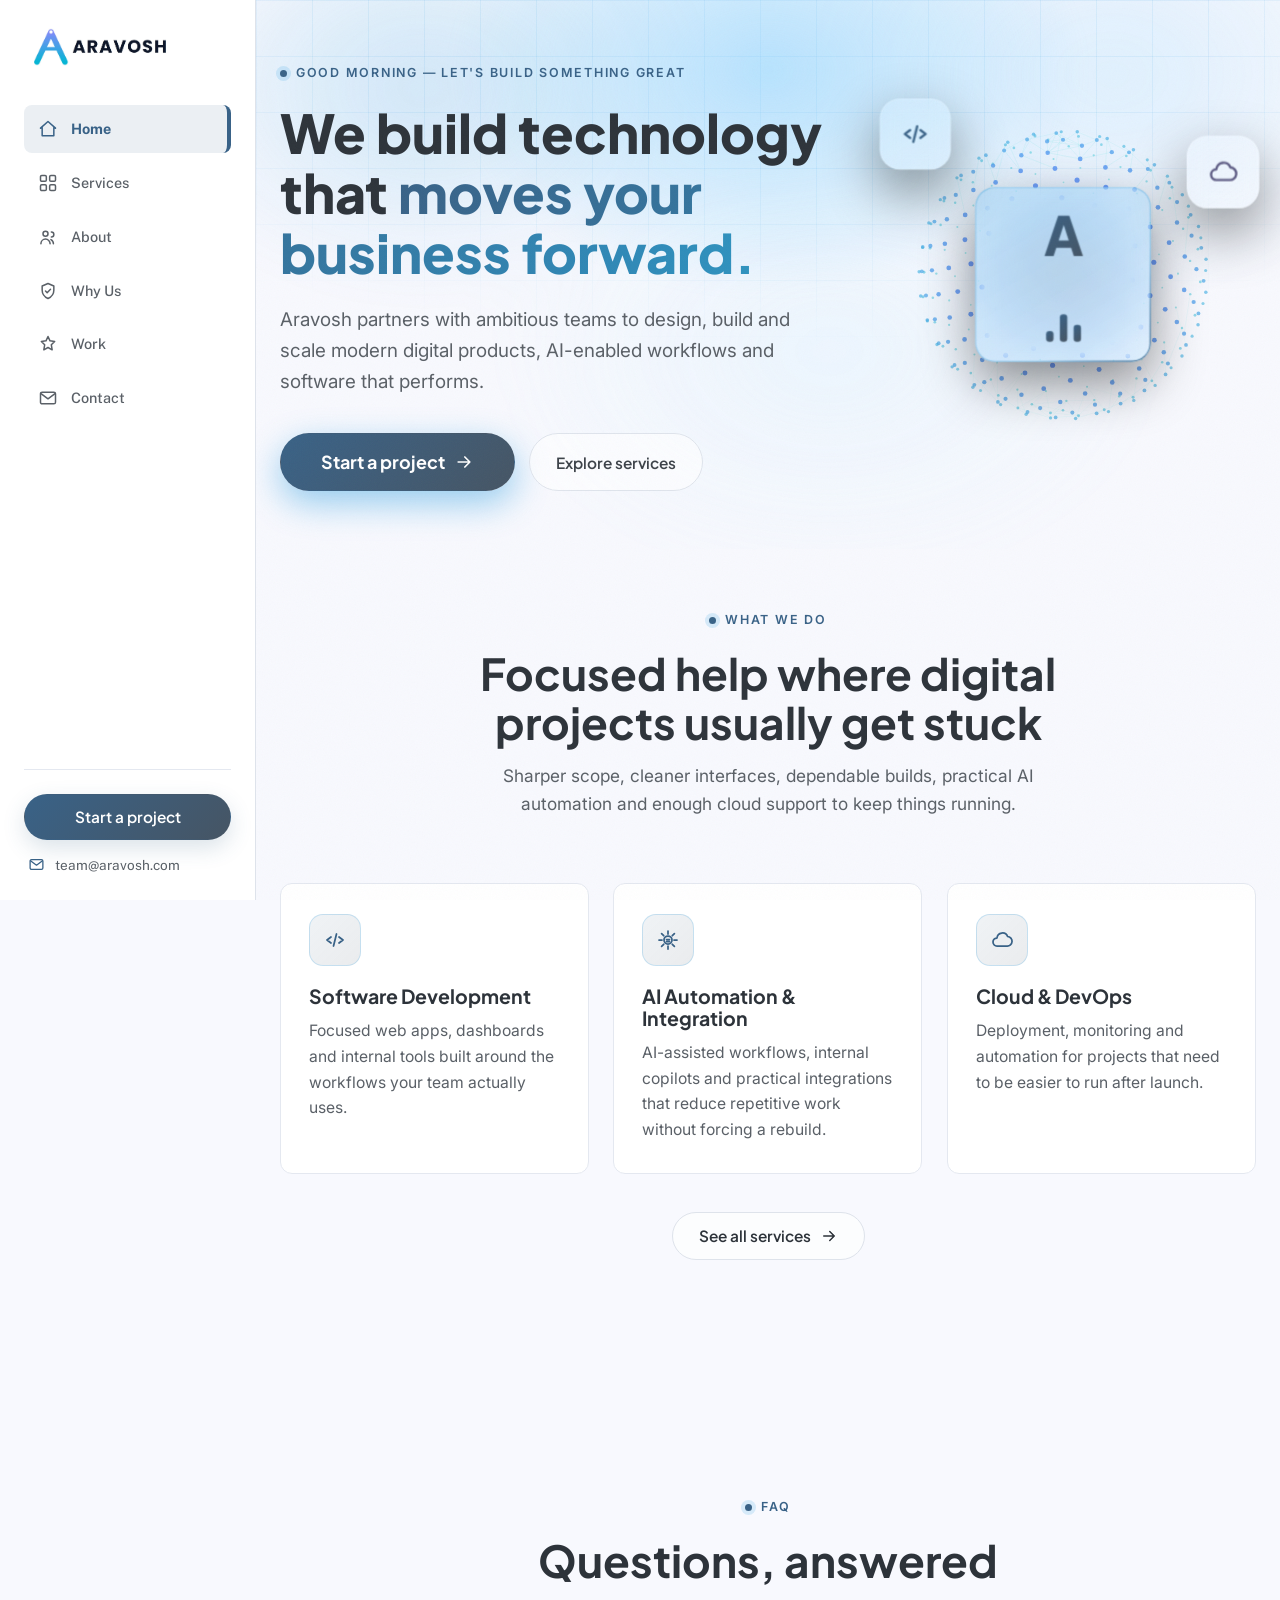
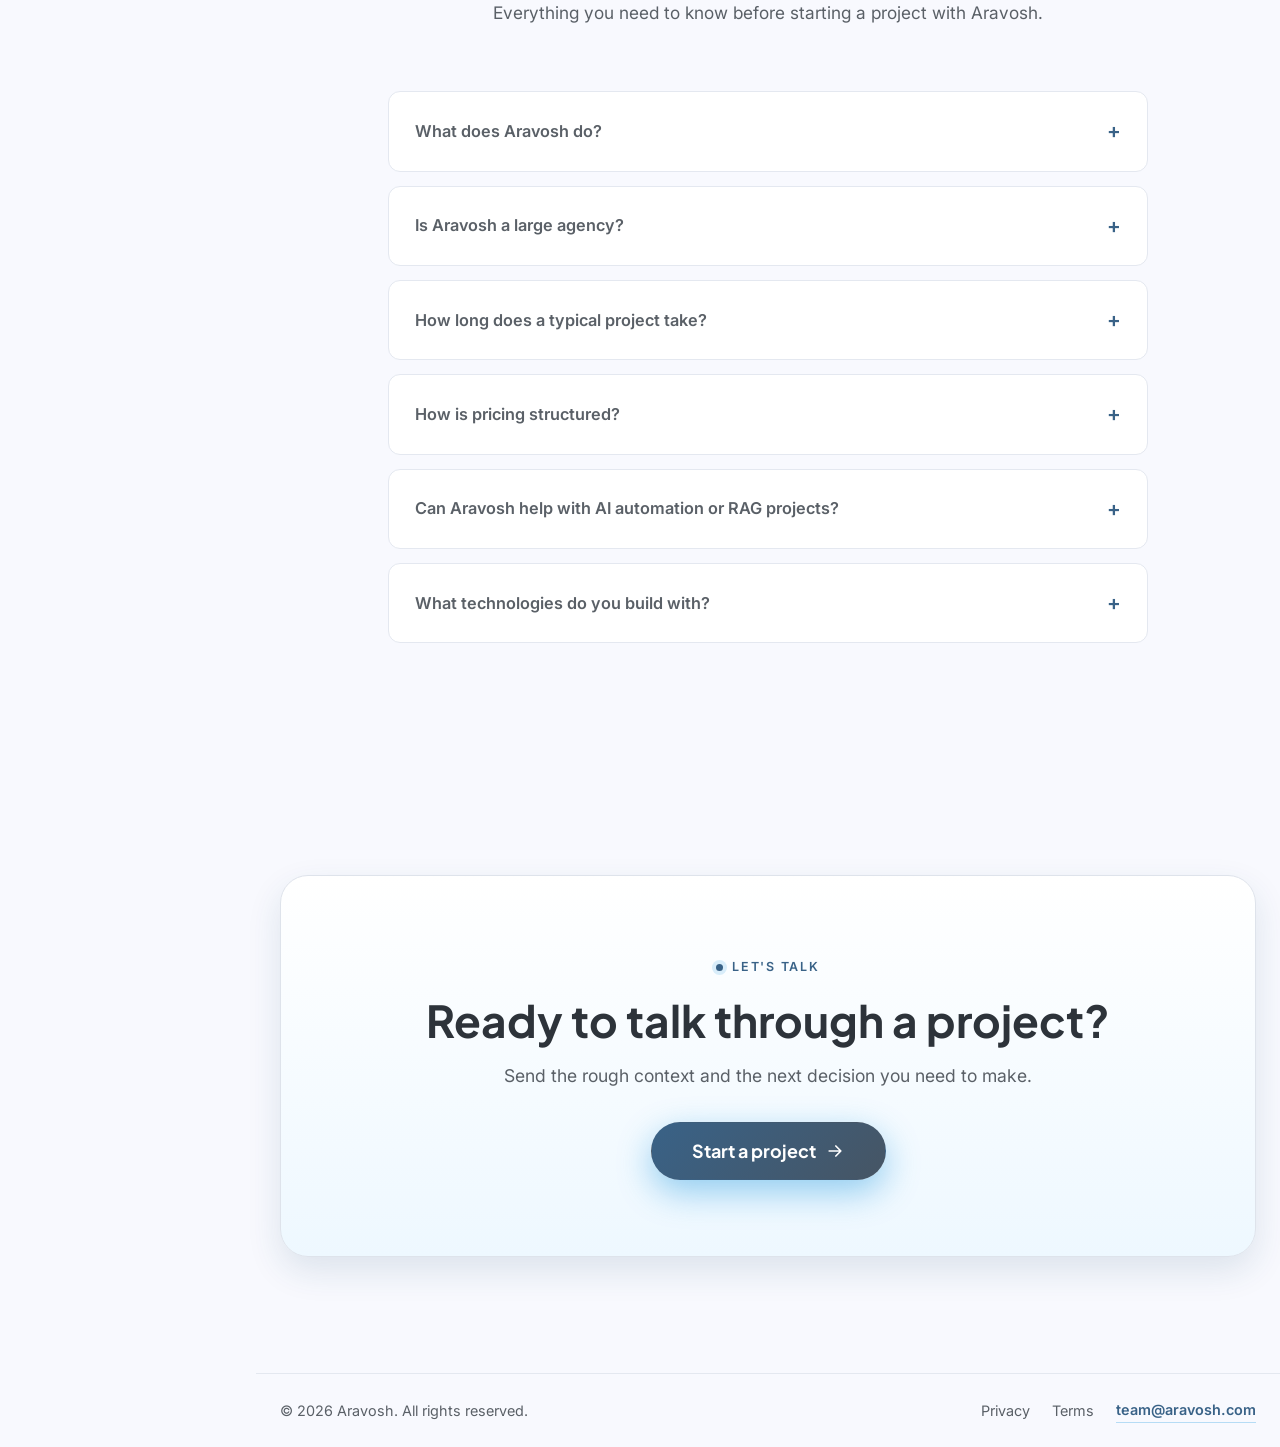
==== commit 941cd89e: "Add FAQ/AEO structured data, per-service schema, and llms.txt Adds a homepage FAQ section backed by " ====
--- a/index.html
+++ b/index.html
@@ -3,12 +3,12 @@
 <head>
   <meta charset="UTF-8" />
   <meta name="viewport" content="width=device-width, initial-scale=1.0" />
-  <title>Aravosh — Technology & Digital Solutions Company</title>
-  <meta name="description" content="Aravosh is a technology and digital solutions company. We design, build and scale modern software, brand and growth for ambitious businesses." />
+  <title>Aravosh — Software, AI Automation & Digital Solutions</title>
+  <meta name="description" content="Aravosh helps teams scope, design, build and launch practical web products, AI automations, dashboards and cloud-backed tools." />
   <meta name="robots" content="index, follow, max-image-preview:large" />
   <link rel="canonical" href="https://aravosh.com/" />
-  <meta name="theme-color" content="#0a0e17" />
-  <meta name="color-scheme" content="dark" />
+  <meta name="theme-color" content="#f8f9fe" />
+  <meta name="color-scheme" content="light" />
   <meta name="google-site-verification" content="GOOGLE_SITE_VERIFICATION_TOKEN" />
 
   <link rel="icon" href="/assets/favicon.svg" type="image/svg+xml" />
@@ -19,25 +19,25 @@
   <meta property="og:type" content="website" />
   <meta property="og:site_name" content="Aravosh" />
   <meta property="og:locale" content="en_US" />
-  <meta property="og:title" content="Aravosh — Technology & Digital Solutions Company" />
-  <meta property="og:description" content="Aravosh is a technology and digital solutions company. We design, build and scale modern software, brand and growth for ambitious businesses." />
+  <meta property="og:title" content="Aravosh — Software, AI Automation & Digital Solutions" />
+  <meta property="og:description" content="Aravosh helps teams scope, design, build and launch practical web products, AI automations, dashboards and cloud-backed tools." />
   <meta property="og:url" content="https://aravosh.com/" />
   <meta property="og:image" content="https://aravosh.com/assets/og-image.png" />
   <meta property="og:image:alt" content="Aravosh — technology and digital solutions" />
   <meta property="og:image:width" content="1200" />
   <meta property="og:image:height" content="630" />
   <meta name="twitter:card" content="summary_large_image" />
-  <meta name="twitter:title" content="Aravosh — Technology & Digital Solutions Company" />
-  <meta name="twitter:description" content="Aravosh is a technology and digital solutions company. We design, build and scale modern software, brand and growth for ambitious businesses." />
+  <meta name="twitter:title" content="Aravosh — Software, AI Automation & Digital Solutions" />
+  <meta name="twitter:description" content="Aravosh helps teams scope, design, build and launch practical web products, AI automations, dashboards and cloud-backed tools." />
   <meta name="twitter:image" content="https://aravosh.com/assets/og-image.png" />
 
   <link rel="preconnect" href="https://fonts.googleapis.com" />
   <link rel="preconnect" href="https://fonts.gstatic.com" crossorigin />
-  <link href="https://fonts.googleapis.com/css2?family=Plus+Jakarta+Sans:wght@400;500;600;700;800&family=Inter:wght@400;450;500;600&display=swap" rel="stylesheet" />
-  <link rel="stylesheet" href="/styles.css" />
+  <link href="https://fonts.googleapis.com/css2?family=Plus+Jakarta+Sans:wght@400;500;600;700;800;900&family=Inter:wght@400;450;500;600;700&family=Public+Sans:wght@400;500;600;700&display=swap" rel="stylesheet" />
+  <link rel="stylesheet" href="/styles.css?v=20260621-4" />
 
   <script type="application/ld+json">
-  {"@context":"https://schema.org","@graph":[{"@type":["Organization","ProfessionalService"],"@id":"https://aravosh.com/#org","name":"Aravosh","alternateName":"Aravosh Technologies","url":"https://aravosh.com/","logo":{"@type":"ImageObject","url":"https://aravosh.com/assets/logo.png"},"image":"https://aravosh.com/assets/og-image.png","description":"Aravosh is a technology and digital solutions company offering software development, product design, cloud, branding and growth services for ambitious businesses.","slogan":"We build technology that moves your business forward.","email":"team@aravosh.com","foundingDate":"2017","areaServed":"Worldwide","knowsAbout":["Software Development","Web Development","Product Design","UX","Cloud","DevOps","Branding","Digital Marketing","SEO"],"sameAs":["https://www.linkedin.com/company/aravosh","https://x.com/aravosh","https://www.instagram.com/aravosh"],"contactPoint":{"@type":"ContactPoint","email":"team@aravosh.com","contactType":"customer service","availableLanguage":"English"},"hasOfferCatalog":{"@type":"OfferCatalog","name":"Technology services","itemListElement":[{"@type":"Offer","itemOffered":{"@type":"Service","@id":"https://aravosh.com/services#dev","name":"Software Development","description":"Reliable web and mobile applications built on a modern, scalable stack designed to grow with you.","provider":{"@id":"https://aravosh.com/#org"}}},{"@type":"Offer","itemOffered":{"@type":"Service","@id":"https://aravosh.com/services#design","name":"Product Design & UX","description":"Intuitive interfaces and thoughtful user journeys that turn first-time visitors into loyal customers.","provider":{"@id":"https://aravosh.com/#org"}}},{"@type":"Offer","itemOffered":{"@type":"Service","@id":"https://aravosh.com/services#brand","name":"Brand & Identity","description":"Distinctive visual identities and messaging that make your business memorable across every channel.","provider":{"@id":"https://aravosh.com/#org"}}},{"@type":"Offer","itemOffered":{"@type":"Service","@id":"https://aravosh.com/services#growth","name":"Growth & Marketing","description":"Data-driven campaigns and SEO that put your product in front of the right audience at the right time.","provider":{"@id":"https://aravosh.com/#org"}}},{"@type":"Offer","itemOffered":{"@type":"Service","@id":"https://aravosh.com/services#cloud","name":"Cloud & DevOps","description":"Resilient infrastructure, automated pipelines and monitoring so your team can ship with confidence.","provider":{"@id":"https://aravosh.com/#org"}}},{"@type":"Offer","itemOffered":{"@type":"Service","@id":"https://aravosh.com/services#strategy","name":"Consulting & Strategy","description":"Clear roadmaps and technical guidance to help you make the right decisions at every stage.","provider":{"@id":"https://aravosh.com/#org"}}}]}},{"@type":"WebSite","@id":"https://aravosh.com/#website","url":"https://aravosh.com/","name":"Aravosh","description":"Technology and digital solutions for ambitious businesses.","publisher":{"@id":"https://aravosh.com/#org"},"inLanguage":"en"},{"@type":"WebPage","@id":"https://aravosh.com/#webpage","url":"https://aravosh.com/","name":"Aravosh — Technology & Digital Solutions Company","description":"Aravosh is a technology and digital solutions company. We design, build and scale modern software, brand and growth for ambitious businesses.","isPartOf":{"@id":"https://aravosh.com/#website"},"about":{"@id":"https://aravosh.com/#org"},"inLanguage":"en"},{"@type":"FAQPage","@id":"https://aravosh.com/#faq","mainEntity":[{"@type":"Question","name":"What does Aravosh do?","acceptedAnswer":{"@type":"Answer","text":"Aravosh is a technology and digital solutions company that designs, builds and scales software, brand and growth programs for ambitious businesses — from web and mobile apps to cloud infrastructure and marketing."}},{"@type":"Question","name":"What size of company or industry do you work with?","acceptedAnswer":{"@type":"Answer","text":"We work with startups through to established enterprises across industries worldwide, typically partnering with teams that need a senior, end-to-end technology partner rather than a single specialist."}},{"@type":"Question","name":"How long does a typical project take?","acceptedAnswer":{"@type":"Answer","text":"Timelines vary with scope: a fast-track MVP can launch in under a month, a standard engagement typically runs two to three months, and larger enterprise builds are scoped as ongoing, phased engagements."}},{"@type":"Question","name":"How is pricing structured?","acceptedAnswer":{"@type":"Answer","text":"Every engagement is scoped individually based on the work involved. After a discovery conversation we send a tailored proposal, so there's no fixed price list or hidden fees."}},{"@type":"Question","name":"Do you provide support after launch?","acceptedAnswer":{"@type":"Answer","text":"Yes. We offer ongoing support, monitoring and iteration after launch rather than a one-off hand-off, so your product keeps improving as your business grows."}},{"@type":"Question","name":"What technologies do you build with?","acceptedAnswer":{"@type":"Answer","text":"Our core stack includes Next.js and React with TypeScript on the frontend, Node.js and Python/FastAPI on the backend, PostgreSQL, and AWS with Docker, Kubernetes and Terraform for cloud and DevOps."}}]}]}
+  {"@context":"https://schema.org","@graph":[{"@type":["Organization","ProfessionalService"],"@id":"https://aravosh.com/#org","name":"Aravosh","alternateName":"Aravosh Technologies","url":"https://aravosh.com/","logo":{"@type":"ImageObject","url":"https://aravosh.com/assets/light-logo.jpeg"},"image":"https://aravosh.com/assets/og-image.png","description":"Aravosh is an early-stage technology studio for practical software, AI automation, product design, cloud delivery and technical strategy.","slogan":"Practical software, scoped honestly and built with care.","email":"team@aravosh.com","areaServed":"Remote","knowsAbout":["Software Development","Web Development","Product Design","UX","AI Automation","AI Integration","Retrieval-Augmented Generation","RAG","Cloud","DevOps","Technical Strategy"],"sameAs":["https://www.linkedin.com/company/aravosh","https://x.com/aravosh","https://www.instagram.com/aravosh"],"contactPoint":{"@type":"ContactPoint","email":"team@aravosh.com","contactType":"customer service","availableLanguage":"English"},"hasOfferCatalog":{"@type":"OfferCatalog","name":"Technology services","itemListElement":[{"@type":"Offer","itemOffered":{"@type":"Service","@id":"https://aravosh.com/services#dev","name":"Software Development","description":"Focused web apps, dashboards and internal tools built around the workflows your team actually uses.","provider":{"@id":"https://aravosh.com/#org"}}},{"@type":"Offer","itemOffered":{"@type":"Service","@id":"https://aravosh.com/services#design","name":"Product Design & UX","description":"Clear interfaces, prototypes and user flows before the build gets expensive.","provider":{"@id":"https://aravosh.com/#org"}}},{"@type":"Offer","itemOffered":{"@type":"Service","@id":"https://aravosh.com/services#ai","name":"AI Automation & Integration","description":"AI-assisted workflows, internal copilots and practical integrations that reduce repetitive work without forcing a rebuild.","provider":{"@id":"https://aravosh.com/#org"}}},{"@type":"Offer","itemOffered":{"@type":"Service","@id":"https://aravosh.com/services#rag","name":"RAG & Knowledge Systems","description":"Retrieval-augmented tools that let teams search, summarize and use their own documents more effectively.","provider":{"@id":"https://aravosh.com/#org"}}},{"@type":"Offer","itemOffered":{"@type":"Service","@id":"https://aravosh.com/services#cloud","name":"Cloud & DevOps","description":"Deployment, monitoring and automation for projects that need to be easier to run after launch.","provider":{"@id":"https://aravosh.com/#org"}}},{"@type":"Offer","itemOffered":{"@type":"Service","@id":"https://aravosh.com/services#strategy","name":"Consulting & Strategy","description":"Technical scoping, architecture reviews and practical roadmaps before you commit to a direction.","provider":{"@id":"https://aravosh.com/#org"}}}]}},{"@type":"WebSite","@id":"https://aravosh.com/#website","url":"https://aravosh.com/","name":"Aravosh","description":"Technology, AI automation and digital solutions for ambitious businesses.","publisher":{"@id":"https://aravosh.com/#org"},"inLanguage":"en"},{"@type":"WebPage","@id":"https://aravosh.com/#webpage","url":"https://aravosh.com/","name":"Aravosh — Software, AI Automation & Digital Solutions","description":"Aravosh helps teams scope, design, build and launch practical web products, AI automations, dashboards and cloud-backed tools.","isPartOf":{"@id":"https://aravosh.com/#website"},"about":{"@id":"https://aravosh.com/#org"},"inLanguage":"en"},{"@type":"FAQPage","@id":"https://aravosh.com/#faq","mainEntity":[{"@type":"Question","name":"What does Aravosh do?","acceptedAnswer":{"@type":"Answer","text":"Aravosh is an early-stage technology studio that builds practical software, AI automation, product design, cloud delivery and technical strategy for teams that need a clearly scoped project done well."}},{"@type":"Question","name":"Is Aravosh a large agency?","acceptedAnswer":{"@type":"Answer","text":"No. Aravosh is a small, early-stage studio, not a large agency with a long client roster. Projects get founder-led attention rather than being handed off to a big account team."}},{"@type":"Question","name":"How long does a typical project take?","acceptedAnswer":{"@type":"Answer","text":"It depends on scope: a small MVP can launch in under a month, a standard build typically runs two to three months, and larger engagements are scoped as ongoing, phased work."}},{"@type":"Question","name":"How is pricing structured?","acceptedAnswer":{"@type":"Answer","text":"There's no fixed price list. After an initial conversation about scope, timeline and constraints, we follow up with a clear, tailored estimate rather than a generic quote."}},{"@type":"Question","name":"Can Aravosh help with AI automation or RAG projects?","acceptedAnswer":{"@type":"Answer","text":"Yes. We build AI-assisted workflows, internal copilots and retrieval-augmented (RAG) tools that connect models to your documents, CRMs and internal processes."}},{"@type":"Question","name":"What technologies do you build with?","acceptedAnswer":{"@type":"Answer","text":"Our core stack includes Next.js/React and TypeScript on the frontend, Node.js and Python/FastAPI on the backend, PostgreSQL, vector search and LLM integrations for AI work, and AWS with Docker, Kubernetes and Terraform for cloud and DevOps."}}]}]}
   </script>
 </head>
 <body>
@@ -49,7 +49,7 @@
     <aside class="sidebar" id="sidebar" aria-label="Primary">
       <div class="sidebar-head">
         <a href="/" class="brand" aria-label="Aravosh — home">
-          <img src="/assets/logo.png" alt="Aravosh" class="brand-logo" width="1500" height="390" />
+          <img src="/assets/light-logo.jpeg" alt="Aravosh" class="brand-logo" width="1500" height="390" />
         </a>
       </div>
       <nav class="side-nav" aria-label="Pages">
@@ -93,7 +93,7 @@
           <span></span><span></span><span></span>
         </button>
         <a href="/" class="brand brand-mobile" aria-label="Aravosh — home">
-          <img src="/assets/logo.png" alt="Aravosh" class="brand-logo" width="1500" height="390" />
+          <img src="/assets/light-logo.jpeg" alt="Aravosh" class="brand-logo" width="1500" height="390" />
         </a>
         <a href="/contact" class="btn btn-primary topbar-cta">Get in touch</a>
       </header>
@@ -109,17 +109,11 @@
             <div class="hero-copy">
               <span class="eyebrow" data-reveal><span class="eyebrow-dot"></span> <span id="greeting">Digital solutions, engineered with care</span></span>
               <h1 data-reveal>We build technology that <span class="text-grad">moves your business forward.</span></h1>
-              <p class="hero-sub" data-reveal>Aravosh partners with ambitious teams to design, build and scale modern digital products — from strategy and branding to software that performs.</p>
+              <p class="hero-sub" data-reveal>Aravosh partners with ambitious teams to design, build and scale modern digital products, AI-enabled workflows and software that performs.</p>
               <div class="hero-actions" data-reveal>
                 <a href="/contact" class="btn btn-primary btn-cta" data-magnetic>Start a project <svg class="icon" viewBox="0 0 24 24" aria-hidden="true"><path d="M5 12h14M13 6l6 6-6 6"/></svg></a>
                 <a href="/services" class="btn btn-ghost" data-magnetic>Explore services</a>
               </div>
-              <dl class="hero-stats" data-reveal>
-                <div class="stat"><dt data-count="120" data-suffix="+">0</dt><dd>Projects delivered</dd></div>
-                <div class="stat"><dt data-count="40" data-suffix="+">0</dt><dd>Clients worldwide</dd></div>
-                <div class="stat"><dt data-count="9" data-suffix=" yrs">0</dt><dd>Industry experience</dd></div>
-                <div class="stat"><dt data-count="98" data-suffix="%">0</dt><dd>Client retention</dd></div>
-              </dl>
             </div>
             <div class="hero-visual" data-reveal aria-hidden="true">
               <div class="scene" id="scene">
@@ -137,38 +131,28 @@
             </div>
           </div>
         </section>
-        <div class="container">
-          <section class="trusted" aria-label="Clients">
-          <p class="trusted-label">Trusted by forward-thinking teams</p>
-          <div class="marquee" aria-hidden="true">
-            <ul class="marquee-track">
-              <li>Northwind</li><li>Vertex</li><li>Lumen</li><li>Quanta</li><li>Helios</li><li>Aerolux</li><li>Cobalt</li><li>Northwind</li><li>Vertex</li><li>Lumen</li><li>Quanta</li><li>Helios</li><li>Aerolux</li><li>Cobalt</li>
-            </ul>
-          </div>
-        </section>
-        </div>
         <section class="section">
           <div class="container">
             <header class="section-head" data-reveal>
               <span class="eyebrow"><span class="eyebrow-dot"></span> What we do</span>
-              <h2>Everything you need under one roof</h2>
-              <p>From first concept to launch and beyond — a single partner across the whole journey.</p>
+              <h2>Focused help where digital projects usually get stuck</h2>
+              <p>Sharper scope, cleaner interfaces, dependable builds, practical AI automation and enough cloud support to keep things running.</p>
             </header>
             <div class="grid grid-3">
               <article class="card" data-reveal data-tilt data-spot>
             <span class="card-icon"><svg viewBox="0 0 24 24" aria-hidden="true"><path d="M8 9l-4 3 4 3M16 9l4 3-4 3M13.5 6l-3 12"/></svg></span>
             <h3>Software Development</h3>
-            <p>Reliable web and mobile applications built on a modern, scalable stack designed to grow with you.</p>
+            <p>Focused web apps, dashboards and internal tools built around the workflows your team actually uses.</p>
           </article>
               <article class="card" data-reveal data-tilt data-spot>
-            <span class="card-icon"><svg viewBox="0 0 24 24" aria-hidden="true"><rect x="3" y="3" width="18" height="18" rx="2"/><path d="M3 9h18M9 21V9"/></svg></span>
-            <h3>Product Design &amp; UX</h3>
-            <p>Intuitive interfaces and thoughtful user journeys that turn first-time visitors into loyal customers.</p>
+            <span class="card-icon"><svg viewBox="0 0 24 24" aria-hidden="true"><path d="M12 3v3M12 18v3M3 12h3M18 12h3M5.6 5.6l2.1 2.1M16.3 16.3l2.1 2.1M18.4 5.6l-2.1 2.1M7.7 16.3l-2.1 2.1"/><circle cx="12" cy="12" r="4"/><path d="M10.5 11.5h3M10.5 13.5h3"/></svg></span>
+            <h3>AI Automation &amp; Integration</h3>
+            <p>AI-assisted workflows, internal copilots and practical integrations that reduce repetitive work without forcing a rebuild.</p>
           </article>
               <article class="card" data-reveal data-tilt data-spot>
             <span class="card-icon"><svg viewBox="0 0 24 24" aria-hidden="true"><path d="M7 18a4 4 0 010-8 5.5 5.5 0 0110.6-1.5A4 4 0 1117 18H7z"/></svg></span>
             <h3>Cloud &amp; DevOps</h3>
-            <p>Resilient infrastructure, automated pipelines and monitoring so your team can ship with confidence.</p>
+            <p>Deployment, monitoring and automation for projects that need to be easier to run after launch.</p>
           </article>
             </div>
             <div class="center-row" data-reveal>
@@ -186,27 +170,27 @@
             <div class="faq-list" data-reveal>
               <details class="faq-item">
                 <summary>What does Aravosh do?</summary>
-                <p>Aravosh is a technology and digital solutions company that designs, builds and scales software, brand and growth programs for ambitious businesses — from web and mobile apps to cloud infrastructure and marketing.</p>
-              </details>
-              <details class="faq-item">
-                <summary>What size of company or industry do you work with?</summary>
-                <p>We work with startups through to established enterprises across industries worldwide, typically partnering with teams that need a senior, end-to-end technology partner rather than a single specialist.</p>
+                <p>Aravosh is an early-stage technology studio that builds practical software, AI automation, product design, cloud delivery and technical strategy for teams that need a clearly scoped project done well.</p>
+              </details>
+              <details class="faq-item">
+                <summary>Is Aravosh a large agency?</summary>
+                <p>No. Aravosh is a small, early-stage studio, not a large agency with a long client roster. Projects get founder-led attention rather than being handed off to a big account team.</p>
               </details>
               <details class="faq-item">
                 <summary>How long does a typical project take?</summary>
-                <p>Timelines vary with scope: a fast-track MVP can launch in under a month, a standard engagement typically runs two to three months, and larger enterprise builds are scoped as ongoing, phased engagements.</p>
+                <p>It depends on scope: a small MVP can launch in under a month, a standard build typically runs two to three months, and larger engagements are scoped as ongoing, phased work.</p>
               </details>
               <details class="faq-item">
                 <summary>How is pricing structured?</summary>
-                <p>Every engagement is scoped individually based on the work involved. After a discovery conversation we send a tailored proposal, so there's no fixed price list or hidden fees.</p>
-              </details>
-              <details class="faq-item">
-                <summary>Do you provide support after launch?</summary>
-                <p>Yes. We offer ongoing support, monitoring and iteration after launch rather than a one-off hand-off, so your product keeps improving as your business grows.</p>
+                <p>There's no fixed price list. After an initial conversation about scope, timeline and constraints, we follow up with a clear, tailored estimate rather than a generic quote.</p>
+              </details>
+              <details class="faq-item">
+                <summary>Can Aravosh help with AI automation or RAG projects?</summary>
+                <p>Yes. We build AI-assisted workflows, internal copilots and retrieval-augmented (RAG) tools that connect models to your documents, CRMs and internal processes.</p>
               </details>
               <details class="faq-item">
                 <summary>What technologies do you build with?</summary>
-                <p>Our core stack includes Next.js and React with TypeScript on the frontend, Node.js and Python/FastAPI on the backend, PostgreSQL, and AWS with Docker, Kubernetes and Terraform for cloud and DevOps.</p>
+                <p>Our core stack includes Next.js/React and TypeScript on the frontend, Node.js and Python/FastAPI on the backend, PostgreSQL, vector search and LLM integrations for AI work, and AWS with Docker, Kubernetes and Terraform for cloud and DevOps.</p>
               </details>
             </div>
           </div>
@@ -216,8 +200,8 @@
           <div class="cta" data-reveal>
             <div class="cta-glow" aria-hidden="true"></div>
             <span class="eyebrow"><span class="eyebrow-dot"></span> Let's talk</span>
-            <h2>Ready to start your next project?</h2>
-            <p>Tell us what you're building and we'll get back to you within one business day.</p>
+            <h2>Ready to talk through a project?</h2>
+            <p>Send the rough context and the next decision you need to make.</p>
             <a href="/contact" class="btn btn-primary btn-cta">Start a project
               <svg class="icon" viewBox="0 0 24 24" aria-hidden="true"><path d="M5 12h14M13 6l6 6-6 6"/></svg></a>
           </div>
--- a/styles.css
+++ b/styles.css
@@ -3,38 +3,51 @@
    ========================================================= */
 :root {
   /* Surfaces */
-  --bg: #0a0e17;
-  --bg-alt: #0c111c;
-  --surface: #111826;
-  --surface-2: #161f30;
-  --border: #1f2940;
-  --border-soft: #1a2336;
+  --bg: #f8f9fe;
+  --bg-alt: #f1f4fa;
+  --surface: #ffffff;
+  --surface-2: #f1f4fa;
+  --surface-container-lowest: #ffffff;
+  --surface-container-low: #f1f4fa;
+  --surface-container-high: #e4e8f0;
+  --surface-container-highest: #dee3eb;
+  --border: #dee3eb;
+  --border-soft: #e4e8f0;
 
   /* Text */
-  --text: #eaf0fa;
-  --text-2: #cdd6e6;
-  --muted: #9aa6bf;
+  --text: #2d333a;
+  --text-2: #5a6067;
+  --muted: #5a6067;
 
   /* Brand */
-  --accent: #17d6c6;
-  --accent-2: #6c8bff;
-  --accent-3: #9b8bff;
-  --grad: linear-gradient(135deg, #17d6c6 0%, #4bb6ef 48%, #6c8bff 100%);
-  --grad-soft: linear-gradient(135deg, rgba(23,214,198,0.14), rgba(108,139,255,0.14));
+  --accent: #396287;
+  --accent-2: #526070;
+  --accent-3: #5d5b84;
+  --primary-container: #a8d0fa;
+  --secondary-container: #d5e4f7;
+  --tertiary-container: #c5c2f2;
+  --accent-hover: #2c567a;
+  --grad: linear-gradient(135deg, #396287 0%, #465564 100%);
+  --grad-soft: linear-gradient(135deg, rgba(57, 98, 135, 0.08), rgba(82, 96, 112, 0.12));
+
+  /* Fonts */
+  --font-heading: "Plus Jakarta Sans", sans-serif;
+  --font-body: "Inter", sans-serif;
+  --font-label: "Public Sans", sans-serif;
 
   /* Geometry */
-  --r-sm: 12px;
-  --r-md: 16px;
-  --r-lg: 22px;
-  --r-pill: 999px;
-  --maxw: 1160px;
+  --r-sm: 8px;
+  --r-md: 12px;
+  --r-lg: 16px;
+  --r-pill: 9999px;
+  --maxw: 1280px;
   --gutter: 24px;
 
   /* Effects */
-  --ring: 0 0 0 3px rgba(23, 214, 198, 0.35);
-  --shadow-sm: 0 1px 2px rgba(0, 0, 0, 0.4);
-  --shadow-md: 0 12px 30px rgba(0, 0, 0, 0.35);
-  --shadow-lg: 0 28px 64px rgba(0, 0, 0, 0.5);
+  --ring: 0 0 0 3px rgba(57, 98, 135, 0.22);
+  --shadow-sm: 0 1px 2px rgba(23, 72, 110, 0.08);
+  --shadow-md: 0 14px 34px rgba(23, 72, 110, 0.12);
+  --shadow-lg: 0 28px 64px rgba(23, 72, 110, 0.18);
   --ease: cubic-bezier(0.22, 1, 0.36, 1);
 }
 
@@ -45,7 +58,7 @@
 @media (prefers-reduced-motion: reduce) { html { scroll-behavior: auto; } }
 
 body {
-  font-family: "Inter", system-ui, -apple-system, "Segoe UI", Roboto, sans-serif;
+  font-family: var(--font-body), system-ui, -apple-system, sans-serif;
   background: var(--bg);
   color: var(--text);
   line-height: 1.65;
@@ -56,9 +69,9 @@
 }
 
 h1, h2, h3, h4, .stat dt, .feature-num {
-  font-family: "Plus Jakarta Sans", "Inter", sans-serif;
+  font-family: var(--font-heading), sans-serif;
   line-height: 1.12;
-  letter-spacing: -0.025em;
+  letter-spacing: 0;
   color: var(--text);
 }
 
@@ -66,451 +79,456 @@
 img { max-width: 100%; display: block; }
 ul { list-style: none; }
 
-:focus-visible { outline: 2px solid var(--accent); outline-offset: 3px; border-radius: 6px; }
-.btn:focus-visible { outline: 2px solid #eaf0fa; outline-offset: 3px; }
-.side-nav a:focus-visible, .nav-links a:focus-visible { outline-offset: -2px; }
-
-.container { width: 100%; max-width: var(--maxw); margin: 0 auto; padding: 0 var(--gutter); }
-
-.skip-link {
-  position: absolute; left: 16px; top: -60px; z-index: 200;
-  background: var(--surface); color: var(--text);
-  padding: 10px 18px; border-radius: var(--r-sm); border: 1px solid var(--border);
-  transition: top 0.2s var(--ease);
-}
-.skip-link:focus { top: 16px; }
-
-.text-grad {
-  background: var(--grad);
-  -webkit-background-clip: text; background-clip: text;
-  -webkit-text-fill-color: transparent; color: transparent;
-}
-
-/* Eyebrow */
-.eyebrow {
-  display: inline-flex; align-items: center; gap: 9px;
-  font-size: 0.78rem; font-weight: 600; letter-spacing: 0.14em;
-  text-transform: uppercase; color: var(--accent);
-  margin-bottom: 18px;
-}
+:focus-visible { outline: 2px solid var(--accent); outline-offset: 3px; border-radius: 6px; }
+.btn:focus-visible { outline: 2px solid var(--accent); outline-offset: 3px; }
+.side-nav a:focus-visible, .nav-links a:focus-visible { outline-offset: -2px; }
+
+.container { width: 100%; max-width: var(--maxw); margin: 0 auto; padding: 0 var(--gutter); }
+
+.skip-link {
+  position: absolute; left: 16px; top: -60px; z-index: 200;
+  background: var(--surface); color: var(--text);
+  padding: 10px 18px; border-radius: var(--r-sm); border: 1px solid var(--border);
+  transition: top 0.2s var(--ease);
+}
+.skip-link:focus { top: 16px; }
+
+.text-grad {
+  background: var(--grad);
+  -webkit-background-clip: text; background-clip: text;
+  -webkit-text-fill-color: transparent; color: transparent;
+}
+
+/* Eyebrow */
+.eyebrow {
+  display: inline-flex; align-items: center; gap: 9px;
+  font-size: 0.78rem; font-weight: 600; letter-spacing: 0.14em;
+  text-transform: uppercase; color: var(--accent);
+  margin-bottom: 18px;
+}
 .eyebrow-dot {
   width: 7px; height: 7px; border-radius: 50%;
-  background: var(--accent); box-shadow: 0 0 0 4px rgba(23, 214, 198, 0.16);
-}
-
-.icon { width: 1.1em; height: 1.1em; fill: none; stroke: currentColor; stroke-width: 2; stroke-linecap: round; stroke-linejoin: round; }
-
-/* =========================================================
-   Buttons
-   ========================================================= */
-.btn {
-  display: inline-flex; align-items: center; justify-content: center; gap: 9px;
-  font-family: "Plus Jakarta Sans", sans-serif;
-  font-weight: 600; font-size: 0.96rem; line-height: 1;
-  padding: 14px 26px; border-radius: var(--r-pill);
-  border: 1px solid transparent; cursor: pointer;
-  transition: transform 0.25s var(--ease), box-shadow 0.25s var(--ease),
-              background 0.25s var(--ease), border-color 0.25s var(--ease), color 0.25s var(--ease);
-}
+  background: var(--accent); box-shadow: 0 0 0 4px rgba(11, 143, 220, 0.14);
+}
+
+.icon { width: 1.1em; height: 1.1em; fill: none; stroke: currentColor; stroke-width: 2; stroke-linecap: round; stroke-linejoin: round; }
+
+/* =========================================================
+   Buttons
+   ========================================================= */
+.btn {
+  display: inline-flex; align-items: center; justify-content: center; gap: 9px;
+  font-family: "Plus Jakarta Sans", sans-serif;
+  font-weight: 600; font-size: 0.96rem; line-height: 1;
+  padding: 14px 26px; border-radius: var(--r-pill);
+  border: 1px solid transparent; cursor: pointer;
+  transition: transform 0.25s var(--ease), box-shadow 0.25s var(--ease),
+              background 0.25s var(--ease), border-color 0.25s var(--ease), color 0.25s var(--ease);
+}
 .btn-primary {
-  background: var(--grad); color: #04121a;
-  box-shadow: 0 8px 22px rgba(23, 214, 198, 0.22);
-}
-.btn-primary:hover { transform: translateY(-2px); box-shadow: 0 14px 34px rgba(23, 214, 198, 0.36); }
-.btn-ghost { background: rgba(255, 255, 255, 0.02); color: var(--text); border-color: var(--border); }
-.btn-ghost:hover { border-color: var(--accent); color: var(--accent); transform: translateY(-2px); }
-.btn-lg { padding: 17px 36px; font-size: 1.04rem; }
-.btn .icon { width: 18px; height: 18px; }
-
-/* =========================================================
-   Header
-   ========================================================= */
+  background: var(--grad); color: #ffffff;
+  box-shadow: 0 8px 22px rgba(57, 98, 135, 0.18);
+}
+.btn-primary:hover { transform: translateY(-2px); box-shadow: 0 14px 34px rgba(57, 98, 135, 0.26); }
+.btn-ghost { background: rgba(255, 255, 255, 0.66); color: var(--text); border-color: var(--border); }
+.btn-ghost:hover { border-color: var(--accent); color: var(--accent); transform: translateY(-2px); }
+.btn-lg { padding: 17px 36px; font-size: 1.04rem; }
+.btn .icon { width: 18px; height: 18px; }
+
+/* =========================================================
+   Header
+   ========================================================= */
 .site-header {
   position: sticky; top: 0; z-index: 100;
-  background: rgba(10, 14, 23, 0.7);
-  backdrop-filter: saturate(160%) blur(14px);
-  -webkit-backdrop-filter: saturate(160%) blur(14px);
-  border-bottom: 1px solid transparent;
-  transition: border-color 0.3s var(--ease), background 0.3s var(--ease);
-}
+  background: rgba(247, 251, 255, 0.78);
+  backdrop-filter: saturate(160%) blur(14px);
+  -webkit-backdrop-filter: saturate(160%) blur(14px);
+  border-bottom: 1px solid transparent;
+  transition: border-color 0.3s var(--ease), background 0.3s var(--ease);
+}
 .site-header.scrolled {
-  background: rgba(10, 14, 23, 0.88);
+  background: rgba(255, 255, 255, 0.92);
   border-bottom-color: var(--border-soft);
-  box-shadow: 0 10px 30px rgba(0, 0, 0, 0.25);
-}
-.nav-inner { display: flex; align-items: center; justify-content: space-between; height: 74px; gap: 24px; }
-.brand { display: inline-flex; align-items: center; flex-shrink: 0; }
-.brand-logo { height: 38px; width: auto; }
-.brand-logo-footer { height: 44px; }
-.nav-links { display: flex; gap: 4px; }
-.nav-links a {
-  color: var(--muted); font-weight: 500; font-size: 0.94rem;
-  padding: 9px 14px; border-radius: var(--r-sm);
-  transition: color 0.2s var(--ease), background 0.2s var(--ease);
-}
-.nav-links a:hover { color: var(--text); background: rgba(255, 255, 255, 0.04); }
-.nav-actions { display: flex; align-items: center; gap: 12px; }
-.nav-cta { padding: 11px 22px; }
-.nav-toggle {
-  display: none; flex-direction: column; gap: 5px;
-  background: none; border: 1px solid var(--border); border-radius: 10px;
-  padding: 9px; cursor: pointer;
-}
-.nav-toggle span { width: 20px; height: 2px; background: var(--text); border-radius: 2px; transition: 0.3s var(--ease); }
-.nav-toggle[aria-expanded="true"] span:nth-child(1) { transform: translateY(7px) rotate(45deg); }
-.nav-toggle[aria-expanded="true"] span:nth-child(2) { opacity: 0; }
-.nav-toggle[aria-expanded="true"] span:nth-child(3) { transform: translateY(-7px) rotate(-45deg); }
-
-/* =========================================================
-   Hero
-   ========================================================= */
-.hero { position: relative; padding: 130px 0 96px; text-align: center; overflow: hidden; }
-.hero-bg { position: absolute; inset: 0; pointer-events: none; }
+  box-shadow: 0 10px 30px rgba(23, 72, 110, 0.12);
+}
+.nav-inner { display: flex; align-items: center; justify-content: space-between; height: 74px; gap: 24px; }
+.brand { display: inline-flex; align-items: center; flex-shrink: 0; }
+.brand-logo { height: 38px; width: auto; }
+.brand-logo-footer { height: 44px; }
+.nav-links { display: flex; gap: 4px; }
+.nav-links a {
+  color: var(--muted); font-weight: 500; font-size: 0.94rem;
+  padding: 9px 14px; border-radius: var(--r-sm);
+  transition: color 0.2s var(--ease), background 0.2s var(--ease);
+}
+.nav-links a:hover { color: var(--text); background: rgba(11, 143, 220, 0.08); }
+.nav-actions { display: flex; align-items: center; gap: 12px; }
+.nav-cta { padding: 11px 22px; }
+.nav-toggle {
+  display: none; flex-direction: column; gap: 5px;
+  background: none; border: 1px solid var(--border); border-radius: 10px;
+  padding: 9px; cursor: pointer;
+}
+.nav-toggle span { width: 20px; height: 2px; background: var(--text); border-radius: 2px; transition: 0.3s var(--ease); }
+.nav-toggle[aria-expanded="true"] span:nth-child(1) { transform: translateY(7px) rotate(45deg); }
+.nav-toggle[aria-expanded="true"] span:nth-child(2) { opacity: 0; }
+.nav-toggle[aria-expanded="true"] span:nth-child(3) { transform: translateY(-7px) rotate(-45deg); }
+
+/* =========================================================
+   Hero
+   ========================================================= */
+.hero { position: relative; padding: 58px 0 58px; text-align: center; overflow: hidden; }
+.hero-bg { position: absolute; inset: 0; pointer-events: none; }
 .hero-grid {
   position: absolute; inset: 0;
   background-image:
-    linear-gradient(rgba(255, 255, 255, 0.028) 1px, transparent 1px),
-    linear-gradient(90deg, rgba(255, 255, 255, 0.028) 1px, transparent 1px);
-  background-size: 56px 56px;
-  -webkit-mask-image: radial-gradient(120% 90% at 50% 0%, #000 35%, transparent 72%);
-          mask-image: radial-gradient(120% 90% at 50% 0%, #000 35%, transparent 72%);
-}
+    linear-gradient(rgba(11, 143, 220, 0.075) 1px, transparent 1px),
+    linear-gradient(90deg, rgba(11, 143, 220, 0.075) 1px, transparent 1px);
+  background-size: 56px 56px;
+  -webkit-mask-image: radial-gradient(120% 90% at 50% 0%, #000 35%, transparent 72%);
+          mask-image: radial-gradient(120% 90% at 50% 0%, #000 35%, transparent 72%);
+}
 .hero-glow {
-  position: absolute; top: -240px; left: 50%; transform: translateX(-50%);
-  width: 880px; height: 620px;
+  position: absolute; top: -240px; left: 50%; transform: translateX(-50%);
+  width: 880px; height: 620px;
   background:
-    radial-gradient(closest-side, rgba(23, 214, 198, 0.16), transparent 72%),
-    radial-gradient(closest-side, rgba(108, 139, 255, 0.14), transparent 72%);
-  background-position: 36% 30%, 66% 38%;
-  filter: blur(8px);
-}
-.hero-inner { position: relative; max-width: 840px; margin: 0 auto; }
-.hero h1 { font-size: clamp(2.5rem, 5.5vw, 4rem); font-weight: 800; margin-bottom: 24px; }
-.hero-sub { font-size: 1.18rem; color: var(--text-2); max-width: 600px; margin: 0 auto 36px; }
-.hero-actions { display: flex; gap: 14px; justify-content: center; flex-wrap: wrap; }
-
-.hero-stats {
-  display: grid; grid-template-columns: repeat(4, 1fr); gap: 20px;
-  margin-top: 72px; padding-top: 40px;
+    radial-gradient(closest-side, rgba(73, 185, 255, 0.28), transparent 72%),
+    radial-gradient(closest-side, rgba(157, 223, 255, 0.26), transparent 72%);
+  background-position: 36% 30%, 66% 38%;
+  filter: blur(8px);
+}
+.hero-inner { position: relative; max-width: 840px; margin: 0 auto; }
+.hero h1 { font-size: clamp(2.5rem, 4.6vw, 3.35rem); font-weight: 800; margin-bottom: 22px; }
+.hero-sub { font-size: 1.18rem; color: var(--text-2); max-width: 600px; margin: 0 auto 36px; }
+.hero-actions { display: flex; gap: 14px; justify-content: center; flex-wrap: wrap; }
+
+.hero-proof {
+  display: grid; grid-template-columns: 1fr; gap: 9px;
+  margin-top: 24px; padding-top: 18px;
   border-top: 1px solid var(--border-soft);
 }
-.stat dt { font-size: 2.1rem; font-weight: 800; }
-.stat dd { color: var(--muted); font-size: 0.9rem; margin-top: 4px; }
-
-/* =========================================================
-   Trusted
-   ========================================================= */
-.trusted { padding: 8px 0 8px; }
-.trusted-label {
-  text-align: center; color: var(--muted); font-size: 0.78rem;
-  letter-spacing: 0.16em; text-transform: uppercase; margin-bottom: 26px;
-}
-.trusted-logos {
-  display: flex; gap: 56px; justify-content: center; align-items: center; flex-wrap: wrap;
-}
-.trusted-logos li {
-  font-family: "Plus Jakarta Sans", sans-serif; font-weight: 700;
-  letter-spacing: 0.01em; color: #56627d; font-size: 1.22rem;
-  filter: grayscale(1); opacity: 0.85;
-  transition: color 0.25s var(--ease), opacity 0.25s var(--ease);
-}
-.trusted-logos li:hover { color: var(--text-2); opacity: 1; }
-
-/* =========================================================
-   Sections
-   ========================================================= */
+.hero-proof li {
+  display: grid; grid-template-columns: 128px 1fr; gap: 16px;
+  color: var(--muted); font-size: 0.92rem;
+}
+.hero-proof strong { color: var(--text); font-family: "Plus Jakarta Sans", "Inter", sans-serif; font-weight: 700; }
+
+/* =========================================================
+   Trusted
+   ========================================================= */
+.trusted { padding: 8px 0 8px; }
+.trusted-label {
+  text-align: center; color: var(--muted); font-size: 0.78rem;
+  letter-spacing: 0.16em; text-transform: uppercase; margin-bottom: 26px;
+}
+.trusted-logos {
+  display: flex; gap: 56px; justify-content: center; align-items: center; flex-wrap: wrap;
+}
+.trusted-logos li {
+  font-family: "Plus Jakarta Sans", sans-serif; font-weight: 700;
+  letter-spacing: 0.01em; color: #6a8498; font-size: 1.22rem;
+  filter: grayscale(1); opacity: 0.85;
+  transition: color 0.25s var(--ease), opacity 0.25s var(--ease);
+}
+.trusted-logos li:hover { color: var(--text-2); opacity: 1; }
+
+/* =========================================================
+   Sections
+   ========================================================= */
 .section { padding: 104px 0; }
+.hero + .section { padding-top: 56px; }
 .section-alt {
-  background:
-    linear-gradient(180deg, rgba(255, 255, 255, 0.012), transparent),
-    var(--bg-alt);
-  border-top: 1px solid var(--border-soft);
-  border-bottom: 1px solid var(--border-soft);
-}
-.section-head { text-align: center; max-width: 620px; margin: 0 auto 60px; }
-.section-head h2 { font-size: clamp(2rem, 4vw, 2.75rem); font-weight: 700; margin-bottom: 14px; }
-.section-head p { color: var(--muted); font-size: 1.08rem; }
-
-.grid { display: grid; gap: 22px; }
-.grid-3 { grid-template-columns: repeat(3, 1fr); }
-.grid-4 { grid-template-columns: repeat(4, 1fr); }
-
-/* =========================================================
-   Service cards
-   ========================================================= */
-.card {
-  position: relative;
-  background: var(--surface);
-  border: 1px solid var(--border-soft);
-  border-radius: var(--r-md);
-  padding: 32px 28px;
-  overflow: hidden;
-  transition: transform 0.3s var(--ease), border-color 0.3s var(--ease), background 0.3s var(--ease);
-}
+  background:
+    linear-gradient(180deg, rgba(255, 255, 255, 0.012), transparent),
+    var(--bg-alt);
+  border-top: 1px solid var(--border-soft);
+  border-bottom: 1px solid var(--border-soft);
+}
+.section-head { text-align: center; max-width: 620px; margin: 0 auto 60px; }
+.section-head h2 { font-size: clamp(2rem, 4vw, 2.75rem); font-weight: 700; margin-bottom: 14px; }
+.section-head p { color: var(--muted); font-size: 1.08rem; }
+
+.grid { display: grid; gap: 22px; }
+.grid-3 { grid-template-columns: repeat(3, 1fr); }
+.grid-4 { grid-template-columns: repeat(4, 1fr); }
+
+/* =========================================================
+   Service cards
+   ========================================================= */
+.card {
+  position: relative;
+  background: var(--surface);
+  border: 1px solid var(--border-soft);
+  border-radius: var(--r-md);
+  padding: 32px 28px;
+  overflow: hidden;
+  transition: transform 0.3s var(--ease), border-color 0.3s var(--ease), background 0.3s var(--ease);
+}
 .card::before {
-  content: ""; position: absolute; inset: 0;
-  background: radial-gradient(120% 80% at 0% 0%, rgba(23, 214, 198, 0.07), transparent 60%);
-  opacity: 0; transition: opacity 0.3s var(--ease);
-}
-.card:hover { transform: translateY(-6px); border-color: rgba(23, 214, 198, 0.4); background: var(--surface-2); }
-.card:hover::before { opacity: 1; }
-.card > * { position: relative; }
-.card-icon {
-  display: inline-grid; place-items: center;
-  width: 52px; height: 52px; border-radius: 14px;
-  background: var(--grad-soft); border: 1px solid rgba(23, 214, 198, 0.22);
-  margin-bottom: 20px;
-}
-.card-icon svg { width: 24px; height: 24px; fill: none; stroke: var(--accent); stroke-width: 1.75; stroke-linecap: round; stroke-linejoin: round; }
-.card h3 { font-size: 1.22rem; margin-bottom: 10px; }
-.card p { color: var(--muted); font-size: 0.98rem; }
-
-/* =========================================================
-   FAQ
-   ========================================================= */
-.faq-list { display: grid; gap: 14px; max-width: 760px; margin: 0 auto; }
-.faq-item {
-  background: var(--surface);
-  border: 1px solid var(--border-soft);
-  border-radius: var(--r-md);
-  padding: 22px 26px;
-  transition: border-color 0.3s var(--ease), background 0.3s var(--ease);
-}
-.faq-item:hover { border-color: rgba(23, 214, 198, 0.4); }
-.faq-item[open] { background: var(--surface-2); }
-.faq-item summary {
-  cursor: pointer;
-  list-style: none;
-  display: flex;
-  align-items: center;
-  justify-content: space-between;
-  gap: 16px;
-  font-weight: 600;
-  color: var(--text-2);
-  font-size: 1.02rem;
-}
-.faq-item summary::-webkit-details-marker { display: none; }
-.faq-item summary::after {
-  content: "+";
-  flex-shrink: 0;
-  font-size: 1.3rem;
-  color: var(--accent);
-  transition: transform 0.3s var(--ease);
-}
-.faq-item[open] summary::after { transform: rotate(45deg); }
-.faq-item p { color: var(--muted); font-size: 0.98rem; margin-top: 14px; }
-
-/* =========================================================
-   About
-   ========================================================= */
-.about-inner { display: grid; grid-template-columns: 0.95fr 1.05fr; gap: 64px; align-items: center; }
-.about-card {
-  position: relative; overflow: hidden;
+  content: ""; position: absolute; inset: 0;
+  background: radial-gradient(120% 80% at 0% 0%, rgba(11, 143, 220, 0.07), transparent 60%);
+  opacity: 0; transition: opacity 0.3s var(--ease);
+}
+.card:hover { transform: translateY(-6px); border-color: rgba(11, 143, 220, 0.32); background: var(--surface-2); }
+.card:hover::before { opacity: 1; }
+.card > * { position: relative; }
+.card-icon {
+  display: inline-grid; place-items: center;
+  width: 52px; height: 52px; border-radius: 14px;
+  background: var(--grad-soft); border: 1px solid rgba(11, 143, 220, 0.18);
+  margin-bottom: 20px;
+}
+.card-icon svg { width: 24px; height: 24px; fill: none; stroke: var(--accent); stroke-width: 1.75; stroke-linecap: round; stroke-linejoin: round; }
+.card h3 { font-size: 1.22rem; margin-bottom: 10px; }
+.card p { color: var(--muted); font-size: 0.98rem; }
+
+/* =========================================================
+   FAQ
+   ========================================================= */
+.faq-list { display: grid; gap: 14px; max-width: 760px; margin: 0 auto; }
+.faq-item {
+  background: var(--surface);
+  border: 1px solid var(--border-soft);
+  border-radius: var(--r-md);
+  padding: 22px 26px;
+  transition: border-color 0.3s var(--ease), background 0.3s var(--ease);
+}
+.faq-item:hover { border-color: rgba(57, 98, 135, 0.35); }
+.faq-item[open] { background: var(--surface-2); }
+.faq-item summary {
+  cursor: pointer;
+  list-style: none;
+  display: flex;
+  align-items: center;
+  justify-content: space-between;
+  gap: 16px;
+  font-weight: 600;
+  color: var(--text-2);
+  font-size: 1.02rem;
+}
+.faq-item summary::-webkit-details-marker { display: none; }
+.faq-item summary::after {
+  content: "+";
+  flex-shrink: 0;
+  font-size: 1.3rem;
+  color: var(--accent);
+  transition: transform 0.3s var(--ease);
+}
+.faq-item[open] summary::after { transform: rotate(45deg); }
+.faq-item p { color: var(--muted); font-size: 0.98rem; margin-top: 14px; }
+
+
+/* =========================================================
+   About
+   ========================================================= */
+.about-inner { display: grid; grid-template-columns: 0.95fr 1.05fr; gap: 64px; align-items: center; }
+.about-card {
+  position: relative; overflow: hidden;
   background: var(--surface); border: 1px solid var(--border);
-  border-radius: var(--r-lg); padding: 44px 40px; box-shadow: var(--shadow-lg);
-}
-.about-card::before {
-  content: ""; position: absolute; inset: 0;
-  background: radial-gradient(90% 70% at 100% 0%, rgba(108, 139, 255, 0.12), transparent 60%);
-}
-.about-card > * { position: relative; }
-.about-chip {
-  display: inline-block; background: rgba(23, 214, 198, 0.12); color: var(--accent);
-  font-size: 0.76rem; font-weight: 600; letter-spacing: 0.04em;
-  padding: 6px 14px; border-radius: var(--r-pill); margin-bottom: 20px;
-}
-.about-card h3 { font-size: 1.6rem; margin-bottom: 12px; }
-.about-card p { color: var(--muted); }
-.about-card-stats { display: flex; gap: 40px; margin-top: 28px; padding-top: 24px; border-top: 1px solid var(--border-soft); }
-.about-card-stats strong { display: block; font-family: "Plus Jakarta Sans"; font-size: 1.7rem; }
-.about-card-stats span { color: var(--muted); font-size: 0.86rem; }
-.about-text h2 { font-size: clamp(2rem, 4vw, 2.65rem); margin-bottom: 18px; }
-.about-text > p { color: var(--text-2); font-size: 1.08rem; margin-bottom: 26px; }
-.check-list { display: grid; gap: 13px; margin-bottom: 32px; }
-.check-list li { position: relative; padding-left: 34px; color: var(--text-2); }
-.check-list li::before {
-  content: ""; position: absolute; left: 0; top: 3px;
-  width: 22px; height: 22px; border-radius: 50%;
-  background: rgba(23, 214, 198, 0.14);
-  background-image: url("data:image/svg+xml,%3Csvg xmlns='http://www.w3.org/2000/svg' width='12' height='12' viewBox='0 0 24 24' fill='none' stroke='%2317d6c6' stroke-width='3' stroke-linecap='round' stroke-linejoin='round'%3E%3Cpath d='M20 6L9 17l-5-5'/%3E%3C/svg%3E");
-  background-repeat: no-repeat; background-position: center;
-}
-
-/* =========================================================
-   Why / features
-   ========================================================= */
-.feature {
-  position: relative;
-  background: var(--surface); border: 1px solid var(--border-soft);
-  border-radius: var(--r-md); padding: 30px 26px;
-  transition: border-color 0.3s var(--ease), transform 0.3s var(--ease);
-}
-.feature:hover { border-color: rgba(108, 139, 255, 0.45); transform: translateY(-5px); }
-.feature-num {
-  font-family: "Plus Jakarta Sans"; font-size: 0.95rem; font-weight: 700;
-  display: inline-grid; place-items: center;
-  width: 40px; height: 40px; border-radius: 11px;
-  color: var(--accent); background: var(--grad-soft);
-  border: 1px solid rgba(23, 214, 198, 0.2); margin-bottom: 18px;
-}
-.feature h3 { font-size: 1.15rem; margin-bottom: 8px; }
-.feature p { color: var(--muted); font-size: 0.95rem; }
-
-/* =========================================================
-   Testimonials
-   ========================================================= */
-.quote {
-  position: relative;
-  background: var(--surface); border: 1px solid var(--border-soft);
-  border-radius: var(--r-md); padding: 32px 28px;
-  display: flex; flex-direction: column; gap: 22px;
-  transition: border-color 0.3s var(--ease), transform 0.3s var(--ease);
-}
-.quote:hover { border-color: var(--border); transform: translateY(-4px); }
-.quote-mark {
-  font-family: "Plus Jakarta Sans"; font-size: 3.4rem; line-height: 0.5; height: 24px;
-  color: var(--accent); opacity: 0.5;
-}
-.quote blockquote { color: var(--text-2); font-size: 1.03rem; flex: 1; }
-.quote figcaption { display: flex; align-items: center; gap: 14px; }
-.avatar {
-  display: inline-grid; place-items: center; flex-shrink: 0;
-  width: 44px; height: 44px; border-radius: 50%;
-  background: var(--grad-soft); border: 1px solid rgba(23, 214, 198, 0.25);
-  font-family: "Plus Jakarta Sans"; font-weight: 700; font-size: 0.82rem; color: var(--accent);
-}
-.quote figcaption > span { display: flex; flex-direction: column; }
-.quote figcaption strong { font-family: "Plus Jakarta Sans"; font-weight: 600; }
-.quote figcaption span span { color: var(--muted); font-size: 0.86rem; }
-
-/* =========================================================
-   CTA
-   ========================================================= */
+  border-radius: var(--r-lg); padding: 44px 40px; box-shadow: var(--shadow-lg);
+}
+.about-card::before {
+  content: ""; position: absolute; inset: 0;
+  background: radial-gradient(90% 70% at 100% 0%, rgba(73, 185, 255, 0.16), transparent 60%);
+}
+.about-card > * { position: relative; }
+.about-chip {
+  display: inline-block; background: rgba(11, 143, 220, 0.10); color: var(--accent);
+  font-size: 0.76rem; font-weight: 600; letter-spacing: 0.04em;
+  padding: 6px 14px; border-radius: var(--r-pill); margin-bottom: 20px;
+}
+.about-card h3 { font-size: 1.6rem; margin-bottom: 12px; }
+.about-card p { color: var(--muted); }
+.about-card-stats { display: flex; gap: 40px; margin-top: 28px; padding-top: 24px; border-top: 1px solid var(--border-soft); }
+.about-card-stats strong { display: block; font-family: "Plus Jakarta Sans"; font-size: 1.7rem; }
+.about-card-stats span { color: var(--muted); font-size: 0.86rem; }
+.about-text h2 { font-size: clamp(2rem, 4vw, 2.65rem); margin-bottom: 18px; }
+.about-text > p { color: var(--text-2); font-size: 1.08rem; margin-bottom: 26px; }
+.check-list { display: grid; gap: 13px; margin-bottom: 32px; }
+.check-list li { position: relative; padding-left: 34px; color: var(--text-2); }
+.check-list li::before {
+  content: ""; position: absolute; left: 0; top: 3px;
+  width: 22px; height: 22px; border-radius: 50%;
+  background: rgba(11, 143, 220, 0.10);
+  background-image: url("data:image/svg+xml,%3Csvg xmlns='http://www.w3.org/2000/svg' width='12' height='12' viewBox='0 0 24 24' fill='none' stroke='%2317d6c6' stroke-width='3' stroke-linecap='round' stroke-linejoin='round'%3E%3Cpath d='M20 6L9 17l-5-5'/%3E%3C/svg%3E");
+  background-repeat: no-repeat; background-position: center;
+}
+
+/* =========================================================
+   Why / features
+   ========================================================= */
+.feature {
+  position: relative;
+  background: var(--surface); border: 1px solid var(--border-soft);
+  border-radius: var(--r-md); padding: 30px 26px;
+  transition: border-color 0.3s var(--ease), transform 0.3s var(--ease);
+}
+.feature:hover { border-color: rgba(11, 143, 220, 0.32); transform: translateY(-5px); }
+.feature-num {
+  font-family: "Plus Jakarta Sans"; font-size: 0.95rem; font-weight: 700;
+  display: inline-grid; place-items: center;
+  width: 40px; height: 40px; border-radius: 11px;
+  color: var(--accent); background: var(--grad-soft);
+  border: 1px solid rgba(11, 143, 220, 0.18); margin-bottom: 18px;
+}
+.feature h3 { font-size: 1.15rem; margin-bottom: 8px; }
+.feature p { color: var(--muted); font-size: 0.95rem; }
+
+/* =========================================================
+   Testimonials
+   ========================================================= */
+.quote {
+  position: relative;
+  background: var(--surface); border: 1px solid var(--border-soft);
+  border-radius: var(--r-md); padding: 32px 28px;
+  display: flex; flex-direction: column; gap: 22px;
+  transition: border-color 0.3s var(--ease), transform 0.3s var(--ease);
+}
+.quote:hover { border-color: var(--border); transform: translateY(-4px); }
+.quote-mark {
+  font-family: "Plus Jakarta Sans"; font-size: 3.4rem; line-height: 0.5; height: 24px;
+  color: var(--accent); opacity: 0.5;
+}
+.quote blockquote { color: var(--text-2); font-size: 1.03rem; flex: 1; }
+.quote figcaption { display: flex; align-items: center; gap: 14px; }
+.avatar {
+  display: inline-grid; place-items: center; flex-shrink: 0;
+  width: 44px; height: 44px; border-radius: 50%;
+  background: var(--grad-soft); border: 1px solid rgba(11, 143, 220, 0.25);
+  font-family: "Plus Jakarta Sans"; font-weight: 700; font-size: 0.82rem; color: var(--accent);
+}
+.quote figcaption > span { display: flex; flex-direction: column; }
+.quote figcaption strong { font-family: "Plus Jakarta Sans"; font-weight: 600; }
+.quote figcaption span span { color: var(--muted); font-size: 0.86rem; }
+
+/* =========================================================
+   CTA
+   ========================================================= */
 .cta {
   position: relative; overflow: hidden; text-align: center;
-  background: linear-gradient(180deg, var(--surface), var(--bg-alt));
-  border: 1px solid var(--border); border-radius: 28px;
-  padding: 76px 32px; box-shadow: var(--shadow-md);
-}
+  background: linear-gradient(180deg, #ffffff, #eef8ff);
+  border: 1px solid var(--border); border-radius: 28px;
+  padding: 76px 32px; box-shadow: var(--shadow-md);
+}
 .cta-glow {
-  position: absolute; inset: 0; pointer-events: none;
-  background:
-    radial-gradient(closest-side, rgba(108, 139, 255, 0.18), transparent 70%),
-    radial-gradient(closest-side, rgba(23, 214, 198, 0.18), transparent 70%);
-  background-position: 22% 12%, 80% 92%; background-size: 60% 60%, 55% 60%; background-repeat: no-repeat;
-}
-.cta > * { position: relative; }
-.cta h2 { font-size: clamp(2rem, 4vw, 2.75rem); margin-bottom: 16px; }
-.cta p { color: var(--text-2); font-size: 1.1rem; max-width: 560px; margin: 0 auto 32px; }
-
+  position: absolute; inset: 0; pointer-events: none;
+  background:
+    radial-gradient(closest-side, rgba(73, 185, 255, 0.20), transparent 70%),
+    radial-gradient(closest-side, rgba(11, 143, 220, 0.14), transparent 70%);
+  background-position: 22% 12%, 80% 92%; background-size: 60% 60%, 55% 60%; background-repeat: no-repeat;
+}
+.cta > * { position: relative; }
+.cta h2 { font-size: clamp(2rem, 4vw, 2.75rem); margin-bottom: 16px; }
+.cta p { color: var(--text-2); font-size: 1.1rem; max-width: 560px; margin: 0 auto 32px; }
+
 .email-link {
   color: var(--accent); font-weight: 600;
-  border-bottom: 1px solid rgba(23, 214, 198, 0.35); transition: border-color 0.2s var(--ease);
-}
-.email-link:hover { border-bottom-color: var(--accent); }
-
-/* =========================================================
-   Footer
-   ========================================================= */
-.site-footer { background: var(--bg-alt); border-top: 1px solid var(--border-soft); padding-top: 64px; }
-.footer-inner { display: grid; grid-template-columns: 1.6fr 1fr 1fr 1.1fr; gap: 40px; padding-bottom: 44px; }
-.footer-brand p { color: var(--muted); margin-top: 16px; max-width: 280px; }
-.footer-col h4 { font-size: 0.88rem; text-transform: uppercase; letter-spacing: 0.08em; color: var(--text-2); margin-bottom: 16px; }
-.footer-col a { display: block; color: var(--muted); margin-bottom: 11px; width: fit-content; transition: color 0.2s var(--ease); }
-.footer-col a:hover { color: var(--text); }
-.footer-note { color: var(--muted); font-size: 0.86rem; margin-top: 8px; }
-.footer-bottom {
-  display: flex; align-items: center; justify-content: space-between; flex-wrap: wrap; gap: 10px;
-  padding: 22px var(--gutter); margin-top: 0;
-  border-top: 1px solid var(--border-soft); color: var(--muted); font-size: 0.9rem;
-}
-
-/* =========================================================
-   Scroll reveal
-   ========================================================= */
-[data-reveal] { opacity: 0; transform: translateY(22px); transition: opacity 0.7s var(--ease), transform 0.7s var(--ease); }
-[data-reveal].is-visible { opacity: 1; transform: none; }
-@media (prefers-reduced-motion: reduce) {
-  [data-reveal] { opacity: 1 !important; transform: none !important; transition: none !important; }
-}
-
-/* =========================================================
-   Responsive
-   ========================================================= */
-@media (max-width: 900px) {
-  .hero-stats { grid-template-columns: repeat(2, 1fr); gap: 28px 20px; }
-  .grid-4 { grid-template-columns: repeat(2, 1fr); }
-  .about-inner { grid-template-columns: 1fr; gap: 40px; }
-  .footer-inner { grid-template-columns: 1fr 1fr; gap: 32px; }
-}
-@media (max-width: 820px) {
-  .nav-links {
-    position: fixed; top: 74px; left: 0; right: 0;
-    flex-direction: column; gap: 2px;
-    background: rgba(12, 17, 28, 0.98);
-    backdrop-filter: blur(14px);
-    border-bottom: 1px solid var(--border);
-    padding: 12px var(--gutter) 18px;
-    transform: translateY(-130%); opacity: 0; visibility: hidden;
-    transition: transform 0.32s var(--ease), opacity 0.32s var(--ease), visibility 0.32s;
-  }
-  .nav-links.open { transform: translateY(0); opacity: 1; visibility: visible; }
-  .nav-links a { padding: 13px 16px; font-size: 1rem; }
-  .nav-cta { display: none; }
-  .nav-toggle { display: flex; }
-}
-@media (max-width: 620px) {
-  :root { --gutter: 18px; }
-  .grid-3, .grid-4 { grid-template-columns: 1fr; }
-  .hero { padding: 92px 0 68px; }
-  .section { padding: 76px 0; }
-  .cta { padding: 56px 24px; }
-  .footer-inner { grid-template-columns: 1fr 1fr; }
-  .trusted-logos { gap: 30px; }
-}
-@media (max-width: 420px) {
-  .hero-stats { grid-template-columns: repeat(2, 1fr); }
-  .footer-inner { grid-template-columns: 1fr; }
-}
-
-/* =========================================================
-   Sub pages (legal) + error page
-   ========================================================= */
-.subpage { padding: 72px 0 100px; }
-.subpage .back-link {
-  display: inline-flex; align-items: center; gap: 8px;
-  color: var(--muted); font-weight: 500; font-size: 0.92rem; margin-bottom: 32px;
-  transition: color 0.2s var(--ease);
-}
-.subpage .back-link:hover { color: var(--accent); }
-.subpage .back-link .icon { width: 16px; height: 16px; }
-
-.legal { max-width: 760px; margin: 0 auto; }
-.legal-header { margin-bottom: 40px; padding-bottom: 28px; border-bottom: 1px solid var(--border-soft); }
-.legal-header h1 { font-size: clamp(2rem, 4vw, 2.8rem); font-weight: 800; margin-bottom: 12px; }
-.legal-meta { color: var(--muted); font-size: 0.92rem; }
-.legal h2 { font-size: 1.35rem; margin: 40px 0 12px; }
-.legal p { color: var(--text-2); margin-bottom: 16px; }
-.legal ul { display: grid; gap: 10px; margin: 0 0 16px; padding-left: 4px; }
-.legal ul li { position: relative; padding-left: 22px; color: var(--text-2); }
-.legal ul li::before { content: ""; position: absolute; left: 0; top: 11px; width: 6px; height: 6px; border-radius: 50%; background: var(--accent); }
-.legal a { color: var(--accent); border-bottom: 1px solid rgba(23, 214, 198, 0.35); }
-.legal a:hover { border-bottom-color: var(--accent); }
-
-.error-page {
-  position: relative; overflow: hidden;
-  min-height: calc(100vh - 74px);
-  display: grid; place-items: center; text-align: center; padding: 40px 0;
-}
-.error-page .hero-bg { position: absolute; inset: 0; }
-.error-inner { position: relative; max-width: 560px; padding: 0 var(--gutter); }
-.error-code {
-  font-family: "Plus Jakarta Sans"; font-weight: 800; font-size: clamp(5rem, 18vw, 9rem);
-  line-height: 1; letter-spacing: -0.04em;
-}
-.error-inner h1 { font-size: clamp(1.5rem, 4vw, 2.1rem); margin: 8px 0 14px; }
-.error-inner p { color: var(--muted); font-size: 1.05rem; margin-bottom: 30px; }
-
+  border-bottom: 1px solid rgba(11, 143, 220, 0.28); transition: border-color 0.2s var(--ease);
+}
+.email-link:hover { border-bottom-color: var(--accent); }
+
+/* =========================================================
+   Footer
+   ========================================================= */
+.site-footer { background: var(--bg-alt); border-top: 1px solid var(--border-soft); padding-top: 64px; }
+.footer-inner { display: grid; grid-template-columns: 1.6fr 1fr 1fr 1.1fr; gap: 40px; padding-bottom: 44px; }
+.footer-brand p { color: var(--muted); margin-top: 16px; max-width: 280px; }
+.footer-col h4 { font-size: 0.88rem; text-transform: uppercase; letter-spacing: 0.08em; color: var(--text-2); margin-bottom: 16px; }
+.footer-col a { display: block; color: var(--muted); margin-bottom: 11px; width: fit-content; transition: color 0.2s var(--ease); }
+.footer-col a:hover { color: var(--text); }
+.footer-note { color: var(--muted); font-size: 0.86rem; margin-top: 8px; }
+.footer-bottom {
+  display: flex; align-items: center; justify-content: space-between; flex-wrap: wrap; gap: 10px;
+  padding: 22px var(--gutter); margin-top: 0;
+  border-top: 1px solid var(--border-soft); color: var(--muted); font-size: 0.9rem;
+}
+
+/* =========================================================
+   Scroll reveal
+   ========================================================= */
+[data-reveal] { opacity: 0; transform: translateY(22px); transition: opacity 0.7s var(--ease), transform 0.7s var(--ease); }
+[data-reveal].is-visible { opacity: 1; transform: none; }
+@media (prefers-reduced-motion: reduce) {
+  [data-reveal] { opacity: 1 !important; transform: none !important; transition: none !important; }
+}
+
+/* =========================================================
+   Responsive
+   ========================================================= */
+@media (max-width: 900px) {
+  .hero-proof li { grid-template-columns: 1fr; gap: 4px; }
+  .grid-4 { grid-template-columns: repeat(2, 1fr); }
+  .about-inner { grid-template-columns: 1fr; gap: 40px; }
+  .footer-inner { grid-template-columns: 1fr 1fr; gap: 32px; }
+}
+@media (max-width: 820px) {
+  .nav-links {
+    position: fixed; top: 74px; left: 0; right: 0;
+    flex-direction: column; gap: 2px;
+    background: rgba(255, 255, 255, 0.98);
+    backdrop-filter: blur(14px);
+    border-bottom: 1px solid var(--border);
+    padding: 12px var(--gutter) 18px;
+    transform: translateY(-130%); opacity: 0; visibility: hidden;
+    transition: transform 0.32s var(--ease), opacity 0.32s var(--ease), visibility 0.32s;
+  }
+  .nav-links.open { transform: translateY(0); opacity: 1; visibility: visible; }
+  .nav-links a { padding: 13px 16px; font-size: 1rem; }
+  .nav-cta { display: none; }
+  .nav-toggle { display: flex; }
+}
+@media (max-width: 620px) {
+  :root { --gutter: 18px; }
+  .grid-3, .grid-4 { grid-template-columns: 1fr; }
+  .hero { padding: 92px 0 68px; }
+  .section { padding: 76px 0; }
+  .cta { padding: 56px 24px; }
+  .footer-inner { grid-template-columns: 1fr 1fr; }
+  .trusted-logos { gap: 30px; }
+}
+@media (max-width: 420px) {
+  .hero-proof { margin-top: 36px; }
+  .footer-inner { grid-template-columns: 1fr; }
+}
+
+/* =========================================================
+   Sub pages (legal) + error page
+   ========================================================= */
+.subpage { padding: 72px 0 100px; }
+.subpage .back-link {
+  display: inline-flex; align-items: center; gap: 8px;
+  color: var(--muted); font-weight: 500; font-size: 0.92rem; margin-bottom: 32px;
+  transition: color 0.2s var(--ease);
+}
+.subpage .back-link:hover { color: var(--accent); }
+.subpage .back-link .icon { width: 16px; height: 16px; }
+
+.legal { max-width: 760px; margin: 0 auto; }
+.legal-header { margin-bottom: 40px; padding-bottom: 28px; border-bottom: 1px solid var(--border-soft); }
+.legal-header h1 { font-size: clamp(2rem, 4vw, 2.8rem); font-weight: 800; margin-bottom: 12px; }
+.legal-meta { color: var(--muted); font-size: 0.92rem; }
+.legal h2 { font-size: 1.35rem; margin: 40px 0 12px; }
+.legal p { color: var(--text-2); margin-bottom: 16px; }
+.legal ul { display: grid; gap: 10px; margin: 0 0 16px; padding-left: 4px; }
+.legal ul li { position: relative; padding-left: 22px; color: var(--text-2); }
+.legal ul li::before { content: ""; position: absolute; left: 0; top: 11px; width: 6px; height: 6px; border-radius: 50%; background: var(--accent); }
+.legal a { color: var(--accent); border-bottom: 1px solid rgba(11, 143, 220, 0.28); }
+.legal a:hover { border-bottom-color: var(--accent); }
+
+.error-page {
+  position: relative; overflow: hidden;
+  min-height: calc(100vh - 74px);
+  display: grid; place-items: center; text-align: center; padding: 40px 0;
+}
+.error-page .hero-bg { position: absolute; inset: 0; }
+.error-inner { position: relative; max-width: 560px; padding: 0 var(--gutter); }
+.error-code {
+  font-family: "Plus Jakarta Sans"; font-weight: 800; font-size: clamp(5rem, 18vw, 9rem);
+  line-height: 1; letter-spacing: -0.04em;
+}
+.error-inner h1 { font-size: clamp(1.5rem, 4vw, 2.1rem); margin: 8px 0 14px; }
+.error-inner p { color: var(--muted); font-size: 1.05rem; margin-bottom: 30px; }
+
 .footer-legal { display: flex; align-items: center; gap: 22px; flex-wrap: wrap; }
 .footer-legal a { color: var(--muted); transition: color 0.2s var(--ease); }
 .footer-legal a:hover { color: var(--text); }
@@ -519,39 +537,43 @@
 /* =========================================================
    App shell — sidebar layout
    ========================================================= */
-:root { --sidebar-w: 268px; }
+:root { --sidebar-w: 256px; }
 
 .app { min-height: 100vh; }
 
 .sidebar {
   position: fixed; top: 0; left: 0; bottom: 0; width: var(--sidebar-w); z-index: 90;
   display: flex; flex-direction: column;
-  background: linear-gradient(180deg, var(--bg-alt), var(--bg));
-  border-right: 1px solid var(--border-soft);
-  padding: 26px 18px 22px;
-}
-.sidebar-head { padding: 4px 10px 22px; }
+  background: var(--surface-container-lowest);
+  border-right: 1px solid var(--border);
+  padding: 24px;
+}
+.sidebar-head { padding: 4px 10px 32px; }
 .sidebar-head .brand-logo { height: 38px; }
-.side-nav { display: flex; flex-direction: column; gap: 4px; }
+.side-nav { display: flex; flex-direction: column; gap: 6px; }
 .side-nav a {
   display: flex; align-items: center; gap: 13px;
-  padding: 11px 13px; border-radius: var(--r-sm);
-  color: var(--muted); font-weight: 500; font-size: 0.97rem;
+  padding: 12px 14px; border-radius: var(--r-sm);
+  color: var(--text-2); font-weight: 500; font-size: 0.9rem;
+  font-family: var(--font-label);
   position: relative; transition: color 0.2s var(--ease), background 0.2s var(--ease);
 }
-.side-nav a:hover { color: var(--text); background: rgba(255, 255, 255, 0.04); }
-.side-nav a.active { color: var(--text); background: var(--grad-soft); }
-.side-nav a.active::before {
-  content: ""; position: absolute; left: -18px; top: 50%; transform: translateY(-50%);
-  width: 3px; height: 22px; border-radius: 0 3px 3px 0; background: var(--accent);
-}
-.side-ico { width: 20px; height: 20px; flex-shrink: 0; fill: none; stroke: currentColor; stroke-width: 1.8; stroke-linecap: round; stroke-linejoin: round; }
+.side-nav a:hover { color: var(--accent); background: var(--surface-container-low); }
+.side-nav a.active {
+  color: var(--accent);
+  font-weight: 700;
+  background: rgba(57, 98, 135, 0.1);
+  border-right: 4px solid var(--accent);
+}
+.side-nav a.active::before { display: none; }
+.side-ico { width: 20px; height: 20px; flex-shrink: 0; fill: none; stroke: currentColor; stroke-width: 1.8; stroke-linecap: round; stroke-linejoin: round; transition: transform 0.2s var(--ease); }
+.side-nav a:hover .side-ico { transform: scale(1.1); }
 .side-nav a.active .side-ico { stroke: var(--accent); }
-.sidebar-foot { margin-top: auto; padding-top: 18px; display: flex; flex-direction: column; gap: 14px; }
+.sidebar-foot { margin-top: auto; padding-top: 24px; border-top: 1px solid var(--border-soft); display: flex; flex-direction: column; gap: 14px; }
 .btn-block { width: 100%; }
 .sidebar-mail {
   display: flex; align-items: center; gap: 10px; padding: 0 4px;
-  color: var(--muted); font-size: 0.85rem; word-break: break-all; transition: color 0.2s var(--ease);
+  color: var(--muted); font-size: 0.85rem; font-family: var(--font-label); word-break: break-all; transition: color 0.2s var(--ease);
 }
 .sidebar-mail:hover { color: var(--accent); }
 .sidebar-mail .side-ico { width: 17px; height: 17px; stroke: var(--accent); }
@@ -562,14 +584,14 @@
   display: none; position: sticky; top: 0; z-index: 80;
   align-items: center; justify-content: space-between; gap: 16px;
   height: 66px; padding: 0 var(--gutter);
-  background: rgba(10, 14, 23, 0.82); backdrop-filter: blur(14px);
-  border-bottom: 1px solid transparent; transition: border-color 0.3s var(--ease);
-}
-.topbar.scrolled { border-bottom-color: var(--border-soft); }
+  background: rgba(255, 255, 255, 0.8); backdrop-filter: blur(12px);
+  border-bottom: 1px solid var(--border); transition: border-color 0.3s var(--ease);
+}
+.topbar.scrolled { border-bottom-color: var(--border); }
 .brand-mobile .brand-logo { height: 34px; }
 
 .sidebar-backdrop {
-  position: fixed; inset: 0; z-index: 85; background: rgba(4, 8, 15, 0.6);
+  position: fixed; inset: 0; z-index: 85; background: rgba(15, 68, 106, 0.28);
   opacity: 0; visibility: hidden; transition: opacity 0.3s var(--ease), visibility 0.3s;
 }
 .sidebar-backdrop.show { opacity: 1; visibility: visible; }
@@ -583,644 +605,647 @@
 
 /* Page wrapper + heads */
 .page { padding: 60px 0 84px; }
-.page-head { max-width: 680px; margin: 0 0 48px; }
+.page-head { max-width: 720px; margin: 0 0 48px; }
 .page-head h1 { font-size: clamp(2.1rem, 4.2vw, 3rem); font-weight: 800; margin-bottom: 14px; }
 .page-head p { color: var(--muted); font-size: 1.1rem; }
 .center-row { display: flex; justify-content: center; margin-top: 38px; }
-
-/* =========================================================
-   Contact + form
-   ========================================================= */
-.contact-grid { display: grid; grid-template-columns: 0.85fr 1.15fr; gap: 40px; align-items: start; }
-.contact-info { display: flex; flex-direction: column; gap: 26px; }
-.info-card {
-  background: var(--surface); border: 1px solid var(--border-soft);
-  border-radius: var(--r-md); padding: 28px 26px;
-}
-.info-card h3 { font-size: 1.2rem; margin-bottom: 10px; }
-.info-card p { color: var(--muted); margin-bottom: 16px; }
-.info-list { display: grid; gap: 14px; }
-.info-list li { display: flex; align-items: center; gap: 12px; color: var(--text-2); font-size: 0.97rem; }
-.info-list svg { width: 20px; height: 20px; flex-shrink: 0; fill: none; stroke: var(--accent); stroke-width: 2.4; stroke-linecap: round; stroke-linejoin: round; padding: 4px; background: rgba(23, 214, 198, 0.12); border-radius: 50%; }
-
+
+/* =========================================================
+   Contact + form
+   ========================================================= */
+.contact-grid { display: grid; grid-template-columns: minmax(210px, 0.34fr) minmax(0, 1fr); gap: 36px; align-items: start; }
+.contact-info { display: flex; flex-direction: column; gap: 26px; }
+.info-card {
+  background: var(--surface); border: 1px solid var(--border-soft);
+  border-radius: var(--r-md); padding: 28px 26px;
+}
+.info-card h3 { font-size: 1.2rem; margin-bottom: 10px; }
+.info-card p { color: var(--muted); margin-bottom: 16px; }
+.info-list { display: grid; gap: 14px; }
+.info-list li { display: flex; align-items: center; gap: 12px; color: var(--text-2); font-size: 0.97rem; }
+.info-list svg { width: 20px; height: 20px; flex-shrink: 0; fill: none; stroke: var(--accent); stroke-width: 2.4; stroke-linecap: round; stroke-linejoin: round; padding: 4px; background: rgba(11, 143, 220, 0.10); border-radius: 50%; }
+
 .contact-form-wrap {
-  background: var(--surface); border: 1px solid var(--border);
-  border-radius: var(--r-lg); padding: 34px 32px; box-shadow: var(--shadow-md);
-}
-.form { display: flex; flex-direction: column; gap: 18px; }
-.form-row { display: grid; grid-template-columns: 1fr 1fr; gap: 18px; }
-.field { display: flex; flex-direction: column; gap: 8px; }
-.field label { font-size: 0.88rem; font-weight: 500; color: var(--text-2); }
-.field .req { color: var(--accent); }
-.field input, .field select, .field textarea {
-  width: 100%; font: inherit; font-size: 0.97rem; color: var(--text);
-  background: var(--bg-alt); border: 1px solid var(--border);
-  border-radius: var(--r-sm); padding: 12px 14px;
-  transition: border-color 0.2s var(--ease), box-shadow 0.2s var(--ease);
-}
-.field textarea { resize: vertical; min-height: 120px; }
-.field input::placeholder, .field textarea::placeholder { color: var(--muted); opacity: 0.7; }
-.field select { appearance: none; -webkit-appearance: none; cursor: pointer;
-  background-image: url("data:image/svg+xml,%3Csvg xmlns='http://www.w3.org/2000/svg' width='14' height='14' viewBox='0 0 24 24' fill='none' stroke='%238b97b0' stroke-width='2.5' stroke-linecap='round' stroke-linejoin='round'%3E%3Cpath d='M6 9l6 6 6-6'/%3E%3C/svg%3E");
-  background-repeat: no-repeat; background-position: right 14px center; padding-right: 40px; }
-.field input:focus, .field select:focus, .field textarea:focus {
-  outline: none; border-color: var(--accent); box-shadow: 0 0 0 3px rgba(23, 214, 198, 0.18);
-}
-.field input:user-invalid, .field textarea:user-invalid { border-color: #e2556b; }
-.hp { position: absolute !important; left: -9999px !important; width: 1px; height: 1px; opacity: 0; }
-.form-note { font-size: 0.84rem; color: var(--muted); margin-top: -2px; }
-.form-note a { color: var(--accent); }
-.btn[disabled] { opacity: 0.65; cursor: progress; }
-
-.form-status { display: none; border-radius: var(--r-sm); padding: 14px 16px; font-size: 0.94rem; }
-.form-status.show { display: block; }
-.form-status.success { background: rgba(23, 214, 198, 0.12); border: 1px solid rgba(23, 214, 198, 0.4); color: #b8f4ee; }
-.form-status.error { background: rgba(226, 85, 107, 0.12); border: 1px solid rgba(226, 85, 107, 0.4); color: #f3b6bf; }
-.form-status a { color: inherit; text-decoration: underline; }
-
-/* =========================================================
-   App shell responsive
-   ========================================================= */
-@media (max-width: 980px) {
-  .sidebar { transform: translateX(-100%); transition: transform 0.32s var(--ease); box-shadow: var(--shadow-lg); }
-  .sidebar.open { transform: none; }
-  .content { margin-left: 0; }
-  .topbar { display: flex; }
-  .topbar .nav-toggle { display: inline-flex; }
-  .contact-grid { grid-template-columns: 1fr; gap: 28px; }
-}
-@media (max-width: 560px) {
-  .topbar-cta { display: none; }
-  .form-row { grid-template-columns: 1fr; }
-  .contact-form-wrap { padding: 26px 20px; }
-  .app-footer { padding: 22px var(--gutter); }
-}
-
-/* =========================================================
-   Personalization · 3D · Motion
-   ========================================================= */
-
-/* Animated aurora behind the hero */
-.aurora {
-  position: absolute; inset: -20% -10% auto -10%; height: 120%;
-  background:
-    radial-gradient(38% 50% at 22% 30%, rgba(23, 214, 198, 0.20), transparent 60%),
-    radial-gradient(40% 52% at 78% 28%, rgba(108, 139, 255, 0.18), transparent 60%),
-    radial-gradient(45% 55% at 55% 70%, rgba(155, 139, 255, 0.16), transparent 60%);
-  filter: blur(40px); opacity: 0.9;
-  animation: aurora 18s ease-in-out infinite alternate;
-}
-@keyframes aurora {
-  0%   { transform: translate3d(-3%, -2%, 0) scale(1);    }
-  50%  { transform: translate3d(4%, 3%, 0)  scale(1.08);  }
-  100% { transform: translate3d(-2%, 4%, 0) scale(1.04);  }
-}
-.hero-canvas { position: absolute; inset: 0; width: 100%; height: 100%; opacity: 0.55; }
-
-/* Two-column hero */
+  background: transparent; border: 0;
+  border-radius: 0; padding: 0; box-shadow: none;
+}
+.form { display: flex; flex-direction: column; gap: 18px; }
+.form-row { display: grid; grid-template-columns: 1fr 1fr; gap: 18px; }
+.field { display: flex; flex-direction: column; gap: 8px; }
+.field label { font-size: 0.88rem; font-weight: 500; color: var(--text-2); }
+.field .req { color: var(--accent); }
+.field input, .field select, .field textarea {
+  width: 100%; font: inherit; font-size: 0.97rem; color: var(--text);
+  background: #ffffff; border: 1px solid var(--border);
+  border-radius: var(--r-sm); padding: 12px 14px;
+  transition: border-color 0.2s var(--ease), box-shadow 0.2s var(--ease);
+}
+.field textarea { resize: vertical; min-height: 120px; }
+.field input::placeholder, .field textarea::placeholder { color: var(--muted); opacity: 0.7; }
+.field select { appearance: none; -webkit-appearance: none; cursor: pointer;
+  background-image: url("data:image/svg+xml,%3Csvg xmlns='http://www.w3.org/2000/svg' width='14' height='14' viewBox='0 0 24 24' fill='none' stroke='%238b97b0' stroke-width='2.5' stroke-linecap='round' stroke-linejoin='round'%3E%3Cpath d='M6 9l6 6 6-6'/%3E%3C/svg%3E");
+  background-repeat: no-repeat; background-position: right 14px center; padding-right: 40px; }
+.field input:focus, .field select:focus, .field textarea:focus {
+  outline: none; border-color: var(--accent); box-shadow: 0 0 0 3px rgba(11, 143, 220, 0.14);
+}
+.field input:user-invalid, .field textarea:user-invalid { border-color: #e2556b; }
+.hp { position: absolute !important; left: -9999px !important; width: 1px; height: 1px; opacity: 0; }
+.form-note { font-size: 0.84rem; color: var(--muted); margin-top: -2px; }
+.form-note a { color: var(--accent); }
+.btn[disabled] { opacity: 0.65; cursor: progress; }
+
+.form-status { display: none; border-radius: var(--r-sm); padding: 14px 16px; font-size: 0.94rem; }
+.form-status.show { display: block; }
+.form-status.success { background: rgba(11, 143, 220, 0.10); border: 1px solid rgba(11, 143, 220, 0.34); color: #075985; }
+.form-status.error { background: rgba(226, 85, 107, 0.12); border: 1px solid rgba(226, 85, 107, 0.4); color: #9f1239; }
+.form-status a { color: inherit; text-decoration: underline; }
+
+/* =========================================================
+   App shell responsive
+   ========================================================= */
+@media (max-width: 980px) {
+  .sidebar { transform: translateX(-100%); transition: transform 0.32s var(--ease); box-shadow: var(--shadow-lg); }
+  .sidebar.open { transform: none; }
+  .content { margin-left: 0; }
+  .topbar { display: flex; }
+  .topbar .nav-toggle { display: inline-flex; }
+  .contact-grid { grid-template-columns: 1fr; gap: 28px; }
+}
+@media (max-width: 560px) {
+  .topbar-cta { display: none; }
+  .form-row { grid-template-columns: 1fr; }
+  .contact-form-wrap { padding: 26px 20px; }
+  .app-footer { padding: 22px var(--gutter); }
+}
+
+/* =========================================================
+   Personalization · 3D · Motion
+   ========================================================= */
+
+/* Animated aurora behind the hero */
+.aurora {
+  position: absolute; inset: -20% -10% auto -10%; height: 120%;
+  background:
+    radial-gradient(38% 50% at 22% 30%, rgba(11, 143, 220, 0.20), transparent 60%),
+    radial-gradient(40% 52% at 78% 28%, rgba(73, 185, 255, 0.18), transparent 60%),
+    radial-gradient(45% 55% at 55% 70%, rgba(157, 223, 255, 0.16), transparent 60%);
+  filter: blur(40px); opacity: 0.9;
+  animation: aurora 18s ease-in-out infinite alternate;
+}
+@keyframes aurora {
+  0%   { transform: translate3d(-3%, -2%, 0) scale(1);    }
+  50%  { transform: translate3d(4%, 3%, 0)  scale(1.08);  }
+  100% { transform: translate3d(-2%, 4%, 0) scale(1.04);  }
+}
+.hero-canvas { position: absolute; inset: 0; width: 100%; height: 100%; opacity: 0.55; }
+
+/* Two-column hero */
 .hero-inner.hero-split {
-  max-width: var(--maxw); display: grid; grid-template-columns: 1.04fr 0.96fr;
-  gap: 44px; align-items: center; text-align: left;
+  max-width: var(--maxw); display: grid; grid-template-columns: minmax(0, 1.18fr) minmax(300px, 0.82fr);
+  gap: 36px; align-items: center; text-align: left;
 }
 .hero-split .hero-sub { margin: 0 0 36px; }
 .hero-split .hero-actions { justify-content: flex-start; }
-.hero-split .hero-stats { margin-top: 52px; }
-
-/* ---- CSS 3D scene ---- */
-.hero-visual { display: grid; place-items: center; }
-.scene { width: min(420px, 100%); aspect-ratio: 1 / 1; perspective: 1100px; }
-.scene-3d {
-  position: relative; width: 100%; height: 100%;
-  transform-style: preserve-3d;
-  transform: rotateX(var(--ry, 0deg)) rotateY(var(--rx, 0deg));
-  transition: transform 0.25s var(--ease);
-}
-.orbit {
-  position: absolute; inset: 0; margin: auto; border-radius: 50%;
-  border: 1px solid rgba(108, 139, 255, 0.22);
-  transform-style: preserve-3d;
-}
-.orbit-1 { width: 86%; height: 86%; transform: translateZ(-30px) rotateX(72deg); animation: spin 14s linear infinite; border-color: rgba(23, 214, 198, 0.25); }
-.orbit-2 { width: 64%; height: 64%; transform: translateZ(10px) rotateX(64deg) rotateZ(40deg); animation: spin 10s linear infinite reverse; }
-@keyframes spin { to { transform: var(--t, rotateX(72deg)) rotateZ(360deg); } }
-.orbit-1 { --t: translateZ(-30px) rotateX(72deg); }
-.orbit-2 { --t: translateZ(10px) rotateX(64deg); }
-
-.glass-card {
-  position: absolute; border-radius: 18px;
-  background: linear-gradient(150deg, rgba(255,255,255,0.10), rgba(255,255,255,0.02));
-  border: 1px solid rgba(255, 255, 255, 0.14);
-  backdrop-filter: blur(8px); -webkit-backdrop-filter: blur(8px);
-  box-shadow: 0 20px 50px rgba(0, 0, 0, 0.45);
-}
-.glass-main {
-  inset: 0; margin: auto; width: 52%; height: 52%;
-  display: grid; place-items: center; gap: 14px; grid-auto-flow: row;
-  transform: translateZ(60px); animation: float-y 6s ease-in-out infinite;
-  background: linear-gradient(150deg, rgba(23,214,198,0.18), rgba(108,139,255,0.12));
-  border-color: rgba(23, 214, 198, 0.32);
-}
-.glass-logo {
-  font-family: "Plus Jakarta Sans"; font-weight: 800; font-size: 3.2rem; line-height: 1;
-  background: var(--grad); -webkit-background-clip: text; background-clip: text; -webkit-text-fill-color: transparent;
-}
-.glass-bars { display: flex; gap: 6px; align-items: flex-end; height: 26px; }
-.glass-bars i { width: 7px; border-radius: 3px; background: var(--grad); display: block; }
-.glass-bars i:nth-child(1) { height: 40%; animation: bar 1.6s ease-in-out infinite; }
-.glass-bars i:nth-child(2) { height: 100%; animation: bar 1.6s ease-in-out infinite 0.2s; }
-.glass-bars i:nth-child(3) { height: 64%; animation: bar 1.6s ease-in-out infinite 0.4s; }
-@keyframes bar { 0%, 100% { transform: scaleY(0.6); } 50% { transform: scaleY(1); } }
-
-.glass-chip { width: 64px; height: 64px; display: grid; place-items: center; }
-.glass-chip svg { width: 28px; height: 28px; fill: none; stroke: var(--accent); stroke-width: 1.8; stroke-linecap: round; stroke-linejoin: round; }
-.chip-a { top: 6%; left: 4%; transform: translateZ(110px); animation: float-y 5s ease-in-out infinite 0.2s; }
-.chip-b { bottom: 10%; left: 12%; transform: translateZ(90px); animation: float-y 5.6s ease-in-out infinite 0.5s; }
-.chip-c { top: 16%; right: 2%; transform: translateZ(130px); animation: float-y 6.4s ease-in-out infinite 0.8s; }
-.chip-b svg { stroke: var(--accent-2); }
-.chip-c svg { stroke: var(--accent-3); }
-@keyframes float-y { 0%, 100% { translate: 0 -8px; } 50% { translate: 0 8px; } }
-
-.spark { position: absolute; width: 8px; height: 8px; border-radius: 50%; background: var(--accent); box-shadow: 0 0 12px 2px rgba(23,214,198,0.7); }
-.spark-1 { top: 22%; right: 18%; transform: translateZ(80px); animation: twinkle 3s ease-in-out infinite; }
-.spark-2 { bottom: 24%; right: 26%; background: var(--accent-2); box-shadow: 0 0 12px 2px rgba(108,139,255,0.7); transform: translateZ(60px); animation: twinkle 2.4s ease-in-out infinite 0.6s; }
-.spark-3 { bottom: 30%; left: 6%; background: var(--accent-3); box-shadow: 0 0 12px 2px rgba(155,139,255,0.7); transform: translateZ(40px); animation: twinkle 3.4s ease-in-out infinite 1s; }
-@keyframes twinkle { 0%, 100% { opacity: 0.35; transform: translateZ(60px) scale(0.8); } 50% { opacity: 1; transform: translateZ(60px) scale(1.25); } }
-
-/* ---- Pointer tilt + spotlight ---- */
-.grid { perspective: 1200px; }
-[data-tilt] { transform-style: preserve-3d; will-change: transform; }
-[data-spot]::after {
-  content: ""; position: absolute; inset: 0; border-radius: inherit; pointer-events: none;
-  background: radial-gradient(200px circle at var(--mx, 50%) var(--my, 50%), rgba(23, 214, 198, 0.10), transparent 60%);
-  opacity: 0; transition: opacity 0.3s var(--ease); z-index: 1;
-}
-[data-spot]:hover::after { opacity: 1; }
-[data-spot] > * { position: relative; z-index: 2; }
-
-/* ---- Marquee logo strip ---- */
-.marquee { overflow: hidden; -webkit-mask-image: linear-gradient(90deg, transparent, #000 10%, #000 90%, transparent); mask-image: linear-gradient(90deg, transparent, #000 10%, #000 90%, transparent); }
-.marquee-track { display: flex; align-items: center; gap: 56px; width: max-content; animation: marquee 34s linear infinite; }
-.marquee:hover .marquee-track { animation-play-state: paused; }
-.marquee-track li {
-  font-family: "Plus Jakarta Sans", sans-serif; font-weight: 700; font-size: 1.22rem;
-  color: #56627d; opacity: 0.85; white-space: nowrap; transition: color 0.25s var(--ease), opacity 0.25s var(--ease);
-}
-.marquee-track li:hover { color: var(--text-2); opacity: 1; }
-@keyframes marquee { to { transform: translateX(-50%); } }
-
-/* ---- Reduced motion: turn it all off ---- */
-@media (prefers-reduced-motion: reduce) {
-  .aurora, .orbit, .glass-main, .glass-bars i, .glass-chip, .spark, .marquee-track { animation: none !important; }
-  .hero-canvas { display: none; }
-  .scene-3d { transform: none !important; }
-  [data-tilt] { transform: none !important; }
-}
-
-/* ---- Responsive ---- */
-@media (max-width: 900px) {
-  .hero-inner.hero-split { grid-template-columns: 1fr; text-align: center; gap: 24px; }
-  .hero-split .hero-sub { margin: 0 auto 36px; }
-  .hero-split .hero-actions { justify-content: center; }
-  .hero-visual { order: 2; }
-  .scene { width: min(340px, 86%); }
-}
-@media (max-width: 540px) {
-  .hero-visual { display: none; }
-}
-
-/* =========================================================
-   Peak styling — premium polish
-   ========================================================= */
-@property --angle { syntax: "<angle>"; inherits: false; initial-value: 0deg; }
-
-/* Scroll progress bar */
-.scroll-progress {
-  position: fixed; top: 0; left: 0; height: 3px; width: 0;
-  background: var(--grad); z-index: 200; border-radius: 0 3px 3px 0;
-  box-shadow: 0 0 12px rgba(23, 214, 198, 0.6); transition: width 0.1s linear;
-}
-
-/* Subtle film grain for depth */
-.grain {
-  position: fixed; inset: 0; z-index: 1; pointer-events: none; opacity: 0.035;
-  background-image: url("data:image/svg+xml,%3Csvg xmlns='http://www.w3.org/2000/svg' width='160' height='160'%3E%3Cfilter id='n'%3E%3CfeTurbulence type='fractalNoise' baseFrequency='0.85' numOctaves='2'/%3E%3C/filter%3E%3Crect width='100%25' height='100%25' filter='url(%23n)'/%3E%3C/svg%3E");
-}
-
-/* Cursor spotlight over the hero */
-.hero-spotlight {
-  position: absolute; inset: 0; pointer-events: none; opacity: 0;
-  background: radial-gradient(420px circle at var(--cx, 50%) var(--cy, 30%), rgba(23, 214, 198, 0.10), transparent 60%);
-  transition: opacity 0.4s var(--ease);
-}
-.hero:hover .hero-spotlight { opacity: 1; }
-
-/* Headline gradient shimmer */
+.hero-split .hero-proof { margin-top: 26px; }
+
+/* ---- CSS 3D scene ---- */
+.hero-visual { display: grid; place-items: center; min-width: 0; }
+.scene { position: relative; width: min(360px, 100%); aspect-ratio: 1 / 1; perspective: 1100px; }
+.scene-3d {
+  position: relative; width: 100%; height: 100%;
+  transform-style: preserve-3d;
+  transform: rotateX(var(--ry, 0deg)) rotateY(var(--rx, 0deg));
+  transition: transform 0.25s var(--ease);
+}
+.orbit {
+  position: absolute; inset: 0; margin: auto; border-radius: 50%;
+  border: 1px solid rgba(73, 185, 255, 0.22);
+  transform-style: preserve-3d;
+}
+.orbit-1 { width: 86%; height: 86%; transform: translateZ(-30px) rotateX(72deg); animation: spin 14s linear infinite; border-color: rgba(11, 143, 220, 0.25); }
+.orbit-2 { width: 64%; height: 64%; transform: translateZ(10px) rotateX(64deg) rotateZ(40deg); animation: spin 10s linear infinite reverse; }
+@keyframes spin { to { transform: var(--t, rotateX(72deg)) rotateZ(360deg); } }
+.orbit-1 { --t: translateZ(-30px) rotateX(72deg); }
+.orbit-2 { --t: translateZ(10px) rotateX(64deg); }
+
+.glass-card {
+  position: absolute; border-radius: 18px;
+  background: linear-gradient(150deg, rgba(255,255,255,0.10), rgba(255,255,255,0.02));
+  border: 1px solid rgba(255, 255, 255, 0.14);
+  backdrop-filter: blur(8px); -webkit-backdrop-filter: blur(8px);
+  box-shadow: 0 20px 50px rgba(0, 0, 0, 0.45);
+}
+.glass-main {
+  inset: 0; margin: auto; width: 52%; height: 52%;
+  display: grid; place-items: center; gap: 14px; grid-auto-flow: row;
+  transform: translateZ(60px); animation: float-y 6s ease-in-out infinite;
+  background: linear-gradient(150deg, rgba(11,143,220,0.18), rgba(73,185,255,0.12));
+  border-color: rgba(11, 143, 220, 0.32);
+}
+.glass-logo {
+  font-family: "Plus Jakarta Sans"; font-weight: 800; font-size: 3.2rem; line-height: 1;
+  background: var(--grad); -webkit-background-clip: text; background-clip: text; -webkit-text-fill-color: transparent;
+}
+.glass-bars { display: flex; gap: 6px; align-items: flex-end; height: 26px; }
+.glass-bars i { width: 7px; border-radius: 3px; background: var(--grad); display: block; }
+.glass-bars i:nth-child(1) { height: 40%; animation: bar 1.6s ease-in-out infinite; }
+.glass-bars i:nth-child(2) { height: 100%; animation: bar 1.6s ease-in-out infinite 0.2s; }
+.glass-bars i:nth-child(3) { height: 64%; animation: bar 1.6s ease-in-out infinite 0.4s; }
+@keyframes bar { 0%, 100% { transform: scaleY(0.6); } 50% { transform: scaleY(1); } }
+
+.glass-chip { width: 64px; height: 64px; display: grid; place-items: center; }
+.glass-chip svg { width: 28px; height: 28px; fill: none; stroke: var(--accent); stroke-width: 1.8; stroke-linecap: round; stroke-linejoin: round; }
+.chip-a { top: 6%; left: 4%; transform: translateZ(110px); animation: float-y 5s ease-in-out infinite 0.2s; }
+.chip-b { bottom: 10%; left: 12%; transform: translateZ(90px); animation: float-y 5.6s ease-in-out infinite 0.5s; }
+.chip-c { top: 16%; right: 2%; transform: translateZ(130px); animation: float-y 6.4s ease-in-out infinite 0.8s; }
+.chip-b svg { stroke: var(--accent-2); }
+.chip-c svg { stroke: var(--accent-3); }
+@keyframes float-y { 0%, 100% { translate: 0 -8px; } 50% { translate: 0 8px; } }
+
+.spark { position: absolute; width: 8px; height: 8px; border-radius: 50%; background: var(--accent); box-shadow: 0 0 12px 2px rgba(11,143,220,0.7); }
+.spark-1 { top: 22%; right: 18%; transform: translateZ(80px); animation: twinkle 3s ease-in-out infinite; }
+.spark-2 { bottom: 24%; right: 26%; background: var(--accent-2); box-shadow: 0 0 12px 2px rgba(73,185,255,0.7); transform: translateZ(60px); animation: twinkle 2.4s ease-in-out infinite 0.6s; }
+.spark-3 { bottom: 30%; left: 6%; background: var(--accent-3); box-shadow: 0 0 12px 2px rgba(157,223,255,0.7); transform: translateZ(40px); animation: twinkle 3.4s ease-in-out infinite 1s; }
+@keyframes twinkle { 0%, 100% { opacity: 0.35; transform: translateZ(60px) scale(0.8); } 50% { opacity: 1; transform: translateZ(60px) scale(1.25); } }
+
+/* ---- Pointer tilt + spotlight ---- */
+.grid { perspective: 1200px; }
+[data-tilt] { transform-style: preserve-3d; will-change: transform; }
+[data-spot]::after {
+  content: ""; position: absolute; inset: 0; border-radius: inherit; pointer-events: none;
+  background: radial-gradient(200px circle at var(--mx, 50%) var(--my, 50%), rgba(11, 143, 220, 0.10), transparent 60%);
+  opacity: 0; transition: opacity 0.3s var(--ease); z-index: 1;
+}
+[data-spot]:hover::after { opacity: 1; }
+[data-spot] > * { position: relative; z-index: 2; }
+
+/* ---- Marquee logo strip ---- */
+.marquee { overflow: hidden; -webkit-mask-image: linear-gradient(90deg, transparent, #000 10%, #000 90%, transparent); mask-image: linear-gradient(90deg, transparent, #000 10%, #000 90%, transparent); }
+.marquee-track { display: flex; align-items: center; gap: 56px; width: max-content; animation: marquee 34s linear infinite; }
+.marquee:hover .marquee-track { animation-play-state: paused; }
+.marquee-track li {
+  font-family: "Plus Jakarta Sans", sans-serif; font-weight: 700; font-size: 1.22rem;
+  color: #6a8498; opacity: 0.85; white-space: nowrap; transition: color 0.25s var(--ease), opacity 0.25s var(--ease);
+}
+.marquee-track li:hover { color: var(--text-2); opacity: 1; }
+@keyframes marquee { to { transform: translateX(-50%); } }
+
+/* ---- Reduced motion: turn it all off ---- */
+@media (prefers-reduced-motion: reduce) {
+  .aurora, .orbit, .glass-main, .glass-bars i, .glass-chip, .spark, .marquee-track { animation: none !important; }
+  .hero-canvas { display: none; }
+  .scene-3d { transform: none !important; }
+  [data-tilt] { transform: none !important; }
+}
+
+/* ---- Responsive ---- */
+@media (max-width: 900px) {
+  .hero-inner.hero-split { grid-template-columns: 1fr; text-align: center; gap: 24px; }
+  .hero-split .hero-sub { margin: 0 auto 36px; }
+  .hero-split .hero-actions { justify-content: center; }
+  .hero-visual { order: 2; }
+  .scene { width: min(340px, 86%); }
+}
+@media (max-width: 540px) {
+  .hero-visual { display: none; }
+}
+
+/* =========================================================
+   Peak styling — premium polish
+   ========================================================= */
+@property --angle { syntax: "<angle>"; inherits: false; initial-value: 0deg; }
+
+/* Scroll progress bar */
+.scroll-progress {
+  position: fixed; top: 0; left: 0; height: 3px; width: 0;
+  background: var(--grad); z-index: 200; border-radius: 0 3px 3px 0;
+  box-shadow: 0 0 12px rgba(11, 143, 220, 0.6); transition: width 0.1s linear;
+}
+
+/* Subtle film grain for depth */
+.grain {
+  position: fixed; inset: 0; z-index: 1; pointer-events: none; opacity: 0.035;
+  background-image: url("data:image/svg+xml,%3Csvg xmlns='http://www.w3.org/2000/svg' width='160' height='160'%3E%3Cfilter id='n'%3E%3CfeTurbulence type='fractalNoise' baseFrequency='0.85' numOctaves='2'/%3E%3C/filter%3E%3Crect width='100%25' height='100%25' filter='url(%23n)'/%3E%3C/svg%3E");
+}
+
+/* Cursor spotlight over the hero */
+.hero-spotlight {
+  position: absolute; inset: 0; pointer-events: none; opacity: 0;
+  background: radial-gradient(420px circle at var(--cx, 50%) var(--cy, 30%), rgba(11, 143, 220, 0.10), transparent 60%);
+  transition: opacity 0.4s var(--ease);
+}
+.hero:hover .hero-spotlight { opacity: 1; }
+
+/* Headline gradient shimmer */
 .text-grad {
-  background: linear-gradient(100deg, #17d6c6, #4bb6ef, #9b8bff, #17d6c6);
-  background-size: 250% 100%;
-  -webkit-background-clip: text; background-clip: text;
-  -webkit-text-fill-color: transparent; color: transparent;
-  animation: shimmer 7s linear infinite;
-}
-@keyframes shimmer { to { background-position: 250% 0; } }
-
-/* Button shine sweep */
-.btn { position: relative; overflow: hidden; }
-.btn-primary::after {
-  content: ""; position: absolute; top: 0; left: -120%; width: 60%; height: 100%;
-  background: linear-gradient(100deg, transparent, rgba(255, 255, 255, 0.35), transparent);
-  transform: skewX(-18deg); transition: left 0.6s var(--ease);
-}
-.btn-primary:hover::after { left: 140%; }
-
-/* ---- 3D orb canvas ---- */
-.orb-canvas { position: absolute; inset: 0; width: 100%; height: 100%; z-index: 1; }
+  background: linear-gradient(100deg, var(--accent), #2f89b7, #2fb8dd, var(--accent));
+  background-size: 250% 100%;
+  -webkit-background-clip: text; background-clip: text;
+  -webkit-text-fill-color: transparent; color: transparent;
+  animation: shimmer 7s linear infinite;
+}
+@keyframes shimmer { to { background-position: 250% 0; } }
+
+/* Button shine sweep */
+.btn { position: relative; overflow: hidden; }
+.btn-primary::after {
+  content: ""; position: absolute; top: 0; left: -120%; width: 60%; height: 100%;
+  background: linear-gradient(100deg, transparent, rgba(255, 255, 255, 0.35), transparent);
+  transform: skewX(-18deg); transition: left 0.6s var(--ease);
+}
+.btn-primary:hover::after { left: 140%; }
+
+/* ---- 3D orb canvas ---- */
+.orb-canvas { position: absolute; inset: 0; width: 100%; height: 100%; z-index: 1; }
 .orb-glow {
   position: absolute; inset: 14%; border-radius: 50%; z-index: 0;
-  background: radial-gradient(closest-side, rgba(23, 214, 198, 0.22), rgba(108, 139, 255, 0.12) 60%, transparent 72%);
+  background: radial-gradient(closest-side, rgba(57, 98, 135, 0.18), rgba(168, 208, 250, 0.26) 60%, transparent 72%);
   filter: blur(12px); animation: pulse 5s ease-in-out infinite;
 }
-@keyframes pulse { 0%, 100% { transform: scale(0.94); opacity: 0.8; } 50% { transform: scale(1.06); opacity: 1; } }
-.scene-3d { z-index: 2; }
-.glass-main {
-  width: 46%; height: 46%; backdrop-filter: blur(10px); -webkit-backdrop-filter: blur(10px);
-}
-/* animated conic ring on the floating brand card */
-.glass-main::before {
-  content: ""; position: absolute; inset: -1px; border-radius: inherit; padding: 1.5px;
-  background: conic-gradient(from var(--angle), transparent 20%, var(--accent), transparent 55%);
-  -webkit-mask: linear-gradient(#000 0 0) content-box, linear-gradient(#000 0 0);
-  -webkit-mask-composite: xor; mask-composite: exclude;
-  animation: rotate-border 4s linear infinite;
-}
-@keyframes rotate-border { to { --angle: 360deg; } }
-
-/* ---- Premium animated card borders ---- */
-.card::before {
-  content: ""; position: absolute; inset: 0; border-radius: inherit; padding: 1px;
-  background: conic-gradient(from var(--angle), transparent 25%, rgba(23, 214, 198, 0.9), rgba(108, 139, 255, 0.9), transparent 55%);
-  -webkit-mask: linear-gradient(#000 0 0) content-box, linear-gradient(#000 0 0);
-  -webkit-mask-composite: xor; mask-composite: exclude;
-  opacity: 0; transition: opacity 0.35s var(--ease); z-index: 0;
-}
-.card:hover::before { opacity: 1; animation: rotate-border 4s linear infinite; }
-
-/* Reveal — add a touch of scale + depth */
-[data-reveal] { opacity: 0; transform: translateY(26px) scale(0.985); }
-[data-reveal].is-visible { opacity: 1; transform: none; }
-
-/* ---- Reduced motion ---- */
-@media (prefers-reduced-motion: reduce) {
-  .text-grad, .orb-glow, .glass-main::before, .card:hover::before { animation: none !important; }
-  .orb-canvas { display: none; }
-  .scroll-progress { transition: none; }
-}
-
-/* =========================================================
-   Layout hardening — desktop & mobile
-   ========================================================= */
+@keyframes pulse { 0%, 100% { transform: scale(0.94); opacity: 0.8; } 50% { transform: scale(1.06); opacity: 1; } }
+.scene-3d { z-index: 2; }
+.glass-main {
+  width: 46%; height: 46%; backdrop-filter: blur(10px); -webkit-backdrop-filter: blur(10px);
+}
+/* animated conic ring on the floating brand card */
+.glass-main::before {
+  content: ""; position: absolute; inset: -1px; border-radius: inherit; padding: 1.5px;
+  background: conic-gradient(from var(--angle), transparent 20%, var(--accent), transparent 55%);
+  -webkit-mask: linear-gradient(#000 0 0) content-box, linear-gradient(#000 0 0);
+  -webkit-mask-composite: xor; mask-composite: exclude;
+  animation: rotate-border 4s linear infinite;
+}
+@keyframes rotate-border { to { --angle: 360deg; } }
+
+/* ---- Premium animated card borders ---- */
+.card::before {
+  content: ""; position: absolute; inset: 0; border-radius: inherit; padding: 1px;
+  background: conic-gradient(from var(--angle), transparent 25%, rgba(11, 143, 220, 0.9), rgba(73, 185, 255, 0.9), transparent 55%);
+  -webkit-mask: linear-gradient(#000 0 0) content-box, linear-gradient(#000 0 0);
+  -webkit-mask-composite: xor; mask-composite: exclude;
+  opacity: 0; transition: opacity 0.35s var(--ease); z-index: 0;
+}
+.card:hover::before { opacity: 1; animation: rotate-border 4s linear infinite; }
+
+/* Reveal — add a touch of scale + depth */
+[data-reveal] { opacity: 0; transform: translateY(26px) scale(0.985); }
+[data-reveal].is-visible { opacity: 1; transform: none; }
+
+/* ---- Reduced motion ---- */
+@media (prefers-reduced-motion: reduce) {
+  .text-grad, .orb-glow, .glass-main::before, .card:hover::before { animation: none !important; }
+  .orb-canvas { display: none; }
+  .scroll-progress { transition: none; }
+}
+
+/* =========================================================
+   Layout hardening — desktop & mobile
+   ========================================================= */
 .content { max-width: 100%; }
 .page { padding-inline: 0; }
-
-/* Larger, more breathable desktop rhythm */
-@media (min-width: 1280px) {
-  .section { padding: 116px 0; }
-  .page { padding: 68px 0 96px; }
-}
-
-@media (max-width: 980px) {
-  .scene { width: min(360px, 78%); }
-}
+.page.container { padding-inline: var(--gutter); }
+
+/* Larger, more breathable desktop rhythm */
+@media (min-width: 1280px) {
+  .section { padding: 116px 0; }
+  .page { padding: 68px 0 96px; }
+}
+
+@media (max-width: 980px) {
+  .scene { width: min(360px, 78%); }
+}
 @media (max-width: 640px) {
   :root { --gutter: 18px; }
-  .hero { padding: 84px 0 60px; }
+  .hero { padding: 58px 0 48px; }
   .hero h1 { font-size: clamp(2.1rem, 8vw, 3rem); }
   .hero-sub { font-size: 1.06rem; }
-  .section { padding: 64px 0; }
-  .page { padding: 40px 0 64px; }
-  .page-head { margin-bottom: 36px; }
-  .page-head h1 { font-size: clamp(1.9rem, 7.5vw, 2.4rem); }
-  .hero-stats { gap: 22px 16px; margin-top: 40px; padding-top: 30px; }
-  .stat dt { font-size: 1.7rem; }
-  .btn { padding: 13px 22px; }
-  .topbar-cta { display: inline-flex; padding: 9px 16px; font-size: 0.9rem; }
-}
-@media (max-width: 540px) {
-  /* keep the 3D orb on mobile — it's the centrepiece — just smaller */
-  .hero-visual { display: grid; }
-  .scene { width: min(300px, 84%); margin: 8px auto 0; }
-  .hero-inner.hero-split { gap: 10px; }
-}
-@media (max-width: 380px) {
-  .hero-stats { grid-template-columns: repeat(2, 1fr); }
-}
-
-/* =========================================================
-   Interactive Features: Tech Stack, Timeline, Planner, Case Studies
-   ========================================================= */
-
-/* Case Studies Grid */
-.case-grid { display: grid; gap: 24px; grid-template-columns: repeat(3, 1fr); margin-top: 40px; }
-.case-card {
-  position: relative;
-  background: var(--surface); border: 1px solid var(--border-soft);
-  border-radius: var(--r-md); overflow: hidden; display: flex; flex-direction: column;
-  transition: transform 0.4s var(--ease), border-color 0.4s var(--ease), box-shadow 0.4s var(--ease);
-}
-.case-card:hover {
-  transform: translateY(-6px) scale(1.01);
-  border-color: rgba(23, 214, 198, 0.4);
-  box-shadow: var(--shadow-lg), 0 0 30px rgba(23, 214, 198, 0.05);
-}
-.case-img-placeholder {
-  height: 180px; width: 100%; position: relative;
-  background: linear-gradient(135deg, rgba(23, 214, 198, 0.08), rgba(108, 139, 255, 0.08));
-  border-bottom: 1px solid var(--border-soft); display: grid; place-items: center;
-}
-.case-img-placeholder::after {
-  content: "</>"; font-family: monospace; font-size: 2.2rem; font-weight: 700; color: var(--accent); opacity: 0.65;
-}
-.case-info { padding: 24px; flex: 1; display: flex; flex-direction: column; }
-.case-meta { display: flex; flex-wrap: wrap; gap: 8px; margin-bottom: 14px; }
-.case-tag {
-  background: rgba(255, 255, 255, 0.04); color: var(--muted);
-  font-size: 0.72rem; font-weight: 600; padding: 4px 10px; border-radius: var(--r-pill);
-  border: 1px solid var(--border-soft); transition: color 0.2s var(--ease);
-}
-.case-card:hover .case-tag { color: var(--text); border-color: rgba(23, 214, 198, 0.2); }
-.case-info h3 { font-size: 1.25rem; margin-bottom: 8px; }
-.case-info p { color: var(--muted); font-size: 0.92rem; margin-bottom: 20px; flex: 1; }
-.case-metrics {
-  display: grid; grid-template-columns: repeat(2, 1fr); gap: 16px;
-  padding-top: 18px; border-top: 1px solid var(--border-soft);
-}
-.metric-item { display: flex; flex-direction: column; }
-.metric-val { font-family: "Plus Jakarta Sans"; font-size: 1.35rem; font-weight: 800; color: var(--accent); }
-.metric-lbl { font-size: 0.76rem; color: var(--muted); margin-top: 2px; }
-
-/* Tech Stack Matrix */
-.tech-matrix { margin-top: 72px; padding-top: 64px; border-top: 1px solid var(--border-soft); }
-.tech-tabs { display: flex; justify-content: center; gap: 12px; margin-bottom: 36px; flex-wrap: wrap; }
+  .section { padding: 64px 0; }
+  .page { padding: 40px 0 64px; }
+  .page-head { margin-bottom: 36px; }
+  .page-head h1 { font-size: clamp(1.9rem, 7.5vw, 2.4rem); }
+  .hero-proof { display: none; }
+  .stat dt { font-size: 1.7rem; }
+  .btn { padding: 13px 22px; }
+  .topbar-cta { display: inline-flex; padding: 9px 16px; font-size: 0.9rem; }
+}
+@media (max-width: 540px) {+  .hero-visual { display: none; }
+  .hero-inner.hero-split { gap: 0; }
+}
+@media (max-width: 380px) {
+  .hero-proof li { grid-template-columns: 1fr; }
+}
+
+/* =========================================================
+   Interactive Features: Tech Stack, Timeline, Planner, Case Studies
+   ========================================================= */
+
+/* Case Studies Grid */
+.case-grid { display: grid; gap: 24px; grid-template-columns: repeat(3, 1fr); margin-top: 40px; }
+.case-card {
+  position: relative;
+  background: var(--surface); border: 1px solid var(--border-soft);
+  border-radius: var(--r-md); overflow: hidden; display: flex; flex-direction: column;
+  transition: transform 0.4s var(--ease), border-color 0.4s var(--ease), box-shadow 0.4s var(--ease);
+}
+.case-card:hover {
+  transform: translateY(-6px) scale(1.01);
+  border-color: rgba(11, 143, 220, 0.34);
+  box-shadow: var(--shadow-lg), 0 0 30px rgba(11, 143, 220, 0.05);
+}
+.case-img-placeholder {
+  height: 180px; width: 100%; position: relative;
+  background: linear-gradient(135deg, rgba(11, 143, 220, 0.08), rgba(73, 185, 255, 0.08));
+  border-bottom: 1px solid var(--border-soft); display: grid; place-items: center;
+}
+.case-img-placeholder::after {
+  content: "</>"; font-family: monospace; font-size: 2.2rem; font-weight: 700; color: var(--accent); opacity: 0.65;
+}
+.case-info { padding: 24px; flex: 1; display: flex; flex-direction: column; }
+.case-meta { display: flex; flex-wrap: wrap; gap: 8px; margin-bottom: 14px; }
+.case-tag {
+  background: rgba(255, 255, 255, 0.04); color: var(--muted);
+  font-size: 0.72rem; font-weight: 600; padding: 4px 10px; border-radius: var(--r-pill);
+  border: 1px solid var(--border-soft); transition: color 0.2s var(--ease);
+}
+.case-card:hover .case-tag { color: var(--text); border-color: rgba(11, 143, 220, 0.2); }
+.case-info h3 { font-size: 1.25rem; margin-bottom: 8px; }
+.case-info p { color: var(--muted); font-size: 0.92rem; margin-bottom: 20px; flex: 1; }
+.case-metrics {
+  display: grid; grid-template-columns: repeat(2, 1fr); gap: 16px;
+  padding-top: 18px; border-top: 1px solid var(--border-soft);
+}
+.metric-item { display: flex; flex-direction: column; }
+.metric-val { font-family: "Plus Jakarta Sans"; font-size: 1.35rem; font-weight: 800; color: var(--accent); }
+.metric-lbl { font-size: 0.76rem; color: var(--muted); margin-top: 2px; }
+
+/* Tech Stack Matrix */
+.tech-matrix { margin-top: 72px; padding-top: 64px; border-top: 1px solid var(--border-soft); }
+.tech-tabs { display: flex; justify-content: center; gap: 12px; margin-bottom: 36px; flex-wrap: wrap; }
 .tech-tab {
   background: rgba(255, 255, 255, 0.02); color: var(--muted);
   border: 1px solid var(--border); padding: 10px 22px; border-radius: var(--r-pill);
   font-size: 0.9rem; font-weight: 600; cursor: pointer;
-  transition: all 0.25s var(--ease);
-}
-.tech-tab:hover, .tech-tab.active {
-  color: var(--accent); border-color: var(--accent);
-  background: rgba(23, 214, 198, 0.04);
-}
-.tech-grid { display: grid; grid-template-columns: repeat(4, 1fr); gap: 18px; }
+  transition: color 0.25s var(--ease), border-color 0.25s var(--ease), background 0.25s var(--ease);
+}
+.tech-tab:hover, .tech-tab.active {
+  color: var(--accent); border-color: var(--accent);
+  background: rgba(11, 143, 220, 0.04);
+}
+.tech-grid { display: grid; grid-template-columns: repeat(4, 1fr); gap: 18px; }
 .tech-card {
   background: var(--surface); border: 1px solid var(--border-soft);
   border-radius: var(--r-sm); padding: 20px 16px; text-align: center;
   display: flex; flex-direction: column; align-items: center; gap: 10px;
-  transition: all 0.35s var(--ease); transform-origin: center;
-}
-.tech-card.hidden { opacity: 0; transform: scale(0.9) translateY(10px); pointer-events: none; position: absolute; width: 0; height: 0; padding: 0; margin: 0; border: none; overflow: hidden; }
-.tech-card:hover {
-  transform: translateY(-4px); border-color: rgba(108, 139, 255, 0.4);
-  background: var(--surface-2);
-}
-.tech-icon-wrap {
-  width: 44px; height: 44px; border-radius: 10px;
-  background: var(--grad-soft); border: 1px solid rgba(23, 214, 198, 0.15);
-  display: grid; place-items: center; color: var(--accent);
-}
-.tech-card:hover .tech-icon-wrap { border-color: var(--accent); }
-.tech-icon-wrap svg { width: 22px; height: 22px; fill: none; stroke: currentColor; stroke-width: 1.8; }
-.tech-card h4 { font-size: 1rem; font-weight: 600; }
+  transition: transform 0.35s var(--ease), border-color 0.35s var(--ease), background 0.35s var(--ease);
+  transform-origin: center;
+}
+.tech-card.hidden { opacity: 0; transform: scale(0.9) translateY(10px); pointer-events: none; position: absolute; width: 0; height: 0; padding: 0; margin: 0; border: none; overflow: hidden; }
+.tech-card:hover {
+  transform: translateY(-4px); border-color: rgba(73, 185, 255, 0.4);
+  background: var(--surface-2);
+}
+.tech-icon-wrap {
+  width: 44px; height: 44px; border-radius: 10px;
+  background: var(--grad-soft); border: 1px solid rgba(11, 143, 220, 0.15);
+  display: grid; place-items: center; color: var(--accent);
+}
+.tech-card:hover .tech-icon-wrap { border-color: var(--accent); }
+.tech-icon-wrap svg { width: 22px; height: 22px; fill: none; stroke: currentColor; stroke-width: 1.8; }
+.tech-card h4 { font-size: 1rem; font-weight: 600; }
 .tech-tooltip {
   font-size: 0.78rem; color: var(--muted); opacity: 0; height: 0; overflow: hidden;
-  transition: all 0.3s var(--ease); text-align: center; line-height: 1.4;
-}
-.tech-card:hover .tech-tooltip { opacity: 1; height: auto; margin-top: 6px; }
-
-/* Process Timeline */
-.timeline-container { position: relative; max-width: 800px; margin: 48px auto 0; padding: 20px 0; }
-.timeline-line {
-  position: absolute; left: 50%; top: 0; bottom: 0; width: 2px;
-  background: var(--border-soft); transform: translateX(-50%);
-}
-.timeline-line-filled {
-  position: absolute; left: 0; top: 0; width: 100%; height: 0;
-  background: var(--grad);
-  box-shadow: 0 0 10px rgba(23, 214, 198, 0.6);
-  transition: height 0.1s linear;
-}
-.timeline-item {
-  position: relative; width: 50%; padding: 0 36px 36px 0; text-align: right;
-  transition: opacity 0.5s var(--ease), transform 0.5s var(--ease);
-}
-.timeline-item:nth-child(even) { left: 50%; padding: 0 0 36px 36px; text-align: left; }
+  transition: opacity 0.3s var(--ease), height 0.3s var(--ease), margin-top 0.3s var(--ease);
+  text-align: center; line-height: 1.4;
+}
+.tech-card:hover .tech-tooltip { opacity: 1; height: auto; margin-top: 6px; }
+
+/* Process Timeline */
+.timeline-container { position: relative; max-width: 800px; margin: 48px auto 0; padding: 20px 0; }
+.timeline-line {
+  position: absolute; left: 50%; top: 0; bottom: 0; width: 2px;
+  background: var(--border-soft); transform: translateX(-50%);
+}
+.timeline-line-filled {
+  position: absolute; left: 0; top: 0; width: 100%; height: 0;
+  background: var(--grad);
+  box-shadow: 0 0 10px rgba(11, 143, 220, 0.6);
+  transition: height 0.1s linear;
+}
+.timeline-item {
+  position: relative; width: 50%; padding: 0 36px 36px 0; text-align: right;
+  transition: opacity 0.5s var(--ease), transform 0.5s var(--ease);
+}
+.timeline-item:nth-child(even) { left: 50%; padding: 0 0 36px 36px; text-align: left; }
 .timeline-badge {
   position: absolute; right: -13px; top: 4px;
   width: 26px; height: 26px; border-radius: 50%;
   background: var(--bg); border: 2px solid var(--border); z-index: 10;
   display: flex; align-items: center; justify-content: center;
-  transition: all 0.35s var(--ease);
+  transition: border-color 0.35s var(--ease), background 0.35s var(--ease), box-shadow 0.35s var(--ease);
 }
 .timeline-badge::after {
   content: ""; width: 8px; height: 8px; border-radius: 50%; background: var(--border);
-  transition: all 0.35s var(--ease);
-}
-.timeline-item.active .timeline-badge {
-  border-color: var(--accent);
-  box-shadow: 0 0 12px rgba(23, 214, 198, 0.5);
-}
-.timeline-item.active .timeline-badge::after {
-  background: var(--accent);
-}
-.timeline-item:nth-child(even) .timeline-badge { left: -13px; right: auto; }
-.timeline-content {
-  background: var(--surface); border: 1px solid var(--border-soft);
-  border-radius: var(--r-md); padding: 24px;
-  transition: border-color 0.3s var(--ease), transform 0.3s var(--ease);
-}
-.timeline-item.active .timeline-content { border-color: rgba(23, 214, 198, 0.3); }
-.timeline-content:hover { transform: translateY(-3px); }
-.timeline-num {
-  font-family: "Plus Jakarta Sans"; font-size: 0.78rem; font-weight: 700;
-  color: var(--accent); letter-spacing: 0.06em; margin-bottom: 6px; display: block;
-}
-.timeline-content h3 { font-size: 1.15rem; margin-bottom: 8px; }
-.timeline-content p { color: var(--muted); font-size: 0.9rem; line-height: 1.5; }
-
-/* Project Planner Stepper */
-.planner-card {
-  position: relative;
-  background: var(--surface); border: 1px solid var(--border);
-  border-radius: var(--r-lg); box-shadow: var(--shadow-md); overflow: hidden;
-}
-.planner-header {
-  padding: 32px 32px 20px; border-bottom: 1px solid var(--border-soft);
-  display: flex; justify-content: space-between; align-items: center;
-}
-.planner-header h3 { font-size: 1.25rem; }
-.planner-steps { display: flex; gap: 8px; }
+  transition: background 0.35s var(--ease), transform 0.35s var(--ease);
+}
+.timeline-item.active .timeline-badge {
+  border-color: var(--accent);
+  box-shadow: 0 0 12px rgba(11, 143, 220, 0.5);
+}
+.timeline-item.active .timeline-badge::after {
+  background: var(--accent);
+}
+.timeline-item:nth-child(even) .timeline-badge { left: -13px; right: auto; }
+.timeline-content {
+  background: var(--surface); border: 1px solid var(--border-soft);
+  border-radius: var(--r-md); padding: 24px;
+  transition: border-color 0.3s var(--ease), transform 0.3s var(--ease);
+}
+.timeline-item.active .timeline-content { border-color: rgba(11, 143, 220, 0.3); }
+.timeline-content:hover { transform: translateY(-3px); }
+.timeline-num {
+  font-family: "Plus Jakarta Sans"; font-size: 0.78rem; font-weight: 700;
+  color: var(--accent); letter-spacing: 0.06em; margin-bottom: 6px; display: block;
+}
+.timeline-content h3 { font-size: 1.15rem; margin-bottom: 8px; }
+.timeline-content p { color: var(--muted); font-size: 0.9rem; line-height: 1.5; }
+
+/* Project Planner Stepper */
+.planner-card {
+  position: relative;
+  background: var(--surface); border: 1px solid var(--border);
+  border-radius: var(--r-lg); box-shadow: var(--shadow-md); overflow: hidden;
+}
+.planner-header {
+  padding: 32px 32px 20px; border-bottom: 1px solid var(--border-soft);
+  display: flex; justify-content: space-between; align-items: center;
+}
+.planner-header h3 { font-size: 1.25rem; }
+.planner-steps { display: flex; gap: 8px; }
 .planner-step-dot {
   width: 8px; height: 8px; border-radius: 50%; background: var(--border-soft);
-  transition: all 0.3s var(--ease);
-}
-.planner-step-dot.active { background: var(--accent); box-shadow: 0 0 6px var(--accent); }
-.planner-step-dot.completed { background: var(--accent-2); }
-.planner-body { display: grid; grid-template-columns: 1.1fr 0.9fr; border-bottom: 1px solid var(--border-soft); }
-.planner-panels { padding: 32px; min-height: 290px; position: relative; }
-.planner-panel { display: none; }
-.planner-panel.active { display: flex; flex-direction: column; justify-content: center; height: 100%; }
-.planner-panel h4 { font-size: 1.1rem; margin-bottom: 18px; color: var(--text); }
-.planner-options { display: grid; grid-template-columns: repeat(2, 1fr); gap: 12px; }
-.planner-panel[data-step="1"] .planner-options { grid-template-columns: repeat(2, 1fr); }
+  transition: background 0.3s var(--ease), box-shadow 0.3s var(--ease);
+}
+.planner-step-dot.active { background: var(--accent); box-shadow: 0 0 6px var(--accent); }
+.planner-step-dot.completed { background: var(--accent-2); }
+.planner-body { display: grid; grid-template-columns: 1fr; border-bottom: 1px solid var(--border-soft); }
+.planner-panels { padding: 32px; min-height: 0; position: relative; }
+.planner-panel { display: none; }
+.planner-panel.active { display: flex; flex-direction: column; justify-content: center; height: 100%; }
+.planner-panel h4 { font-size: 1.1rem; margin-bottom: 18px; color: var(--text); }
+.planner-options { display: grid; grid-template-columns: repeat(2, 1fr); gap: 12px; }
+.planner-panel[data-step="1"] .planner-options { grid-template-columns: repeat(2, 1fr); }
 .planner-option-btn {
-  background: var(--bg-alt); border: 1px solid var(--border);
+  background: #ffffff; border: 1px solid var(--border);
   border-radius: var(--r-sm); padding: 16px; text-align: left; cursor: pointer;
-  transition: all 0.25s var(--ease); display: flex; flex-direction: column; gap: 4px;
-}
-.planner-option-btn:hover { border-color: rgba(108, 139, 255, 0.4); background: var(--surface-2); }
-.planner-option-btn.selected {
-  border-color: var(--accent); background: rgba(23, 214, 198, 0.04);
-  box-shadow: 0 0 0 1px var(--accent);
-}
-.planner-option-btn span { font-weight: 600; font-size: 0.92rem; color: var(--text); }
-.planner-option-btn small { font-size: 0.76rem; color: var(--muted); }
+  transition: border-color 0.25s var(--ease), background 0.25s var(--ease), box-shadow 0.25s var(--ease);
+  display: flex; flex-direction: column; gap: 4px;
+}
+.planner-option-btn:hover { border-color: rgba(73, 185, 255, 0.4); background: var(--surface-2); }
+.planner-option-btn.selected {
+  border-color: var(--accent); background: rgba(11, 143, 220, 0.04);
+  box-shadow: 0 0 0 1px var(--accent);
+}
+.planner-option-btn span { font-weight: 600; font-size: 0.92rem; color: var(--text); }
+.planner-option-btn small { font-size: 0.76rem; color: var(--muted); }
 .planner-summary-panel {
-  background: rgba(10, 14, 23, 0.4); border-left: 1px solid var(--border-soft);
-  padding: 32px; display: flex; flex-direction: column; justify-content: space-between;
-}
-.summary-widget { display: flex; flex-direction: column; gap: 20px; }
-.summary-widget h4 { font-size: 0.88rem; text-transform: uppercase; color: var(--muted); letter-spacing: 0.08em; }
-.summary-list { display: flex; flex-direction: column; gap: 12px; }
-.summary-item { display: flex; justify-content: space-between; font-size: 0.9rem; }
-.summary-item span { color: var(--muted); }
-.summary-item strong { color: var(--text-2); font-weight: 500; }
-.summary-price-box {
-  background: var(--bg-alt); border: 1px solid var(--border-soft);
-  border-radius: var(--r-sm); padding: 18px; margin-top: 14px; text-align: center;
-}
-.summary-price-box span { font-size: 0.78rem; text-transform: uppercase; color: var(--muted); letter-spacing: 0.06em; }
-.summary-price { font-family: "Plus Jakarta Sans"; font-size: 1.8rem; font-weight: 800; color: var(--accent); margin-top: 4px; }
-.planner-footer { padding: 20px 32px; display: flex; justify-content: space-between; align-items: center; background: rgba(10, 14, 23, 0.2); }
-.planner-nav { display: flex; gap: 10px; }
-
-/* Responsive tweaks for new elements */
-@media (max-width: 900px) {
-  .case-grid { grid-template-columns: repeat(2, 1fr); }
-  .tech-grid { grid-template-columns: repeat(3, 1fr); }
-  .planner-body { grid-template-columns: 1fr; }
-  .planner-summary-panel { border-left: none; border-top: 1px solid var(--border-soft); }
-}
+  background: rgba(241, 244, 250, 0.76); border-top: 1px solid var(--border-soft);
+  padding: 24px 32px; display: flex; flex-direction: column; justify-content: flex-start; gap: 18px;
+}
+.summary-widget { display: flex; flex-direction: column; gap: 20px; }
+.summary-widget h4 { font-size: 0.88rem; text-transform: uppercase; color: var(--muted); letter-spacing: 0.08em; }
+.summary-list { display: grid; grid-template-columns: repeat(3, minmax(0, 1fr)); gap: 12px; }
+.summary-item { display: flex; flex-direction: column; gap: 3px; font-size: 0.9rem; }
+.summary-item span { color: var(--muted); }
+.summary-item strong { color: var(--text-2); font-weight: 500; }
+.summary-price-box {
+  background: var(--bg-alt); border: 1px solid var(--border-soft);
+  border-radius: var(--r-sm); padding: 18px; margin-top: 14px; text-align: center;
+}
+.summary-price-box span { font-size: 0.78rem; text-transform: uppercase; color: var(--muted); letter-spacing: 0.06em; }
+.summary-price { font-family: "Plus Jakarta Sans"; font-size: 1.8rem; font-weight: 800; color: var(--accent); margin-top: 4px; }
+.planner-footer { padding: 20px 32px; display: flex; justify-content: space-between; align-items: center; background: rgba(238, 247, 255, 0.58); }
+.planner-nav { display: flex; gap: 10px; }
+
+/* Responsive tweaks for new elements */
+@media (max-width: 900px) {
+  .case-grid { grid-template-columns: repeat(2, 1fr); }
+  .tech-grid { grid-template-columns: repeat(3, 1fr); }
+  .planner-body { grid-template-columns: 1fr; }
+  .planner-summary-panel { border-left: none; border-top: 1px solid var(--border-soft); }
+}
 @media (max-width: 640px) {
   .case-grid { grid-template-columns: 1fr; }
   .tech-grid { grid-template-columns: repeat(2, 1fr); }
-  .timeline-line { left: 24px; }
-  .timeline-item { width: 100%; padding: 0 0 28px 48px; text-align: left; }
-  .timeline-item:nth-child(even) { left: 0; padding: 0 0 28px 48px; }
-  .timeline-badge { left: 11px !important; right: auto !important; }
+  .timeline-line { left: 24px; }
+  .timeline-item { width: 100%; padding: 0 0 28px 48px; text-align: left; }
+  .timeline-item:nth-child(even) { left: 0; padding: 0 0 28px 48px; }
+  .timeline-badge { left: 11px !important; right: auto !important; }
   .planner-options { grid-template-columns: 1fr !important; }
   .planner-panels { padding: 20px; }
   .planner-summary-panel { padding: 20px; }
+  .summary-list { grid-template-columns: 1fr; }
   .planner-header { padding: 20px; }
   .planner-footer { padding: 16px 20px; }
 }
-@media (max-width: 400px) {
-  .tech-grid { grid-template-columns: 1fr; }
-}
-
-/* =========================================================
-   UX-report remediation
-   ========================================================= */
-
-/* (1) CTA prominence — make the primary action visually dominant */
+@media (max-width: 400px) {
+  .tech-grid { grid-template-columns: 1fr; }
+}
+
+/* =========================================================
+   UX-report remediation
+   ========================================================= */
+
+/* (1) CTA prominence — make the primary action visually dominant */
 .btn-cta {
   padding: 18px 40px; font-size: 1.12rem; font-weight: 700;
-  box-shadow: 0 12px 34px rgba(23, 214, 198, 0.42);
-  animation: ctaPulse 2.8s ease-in-out infinite;
+  box-shadow: 0 12px 34px rgba(11, 143, 220, 0.42);
 }
 .btn-cta .icon { width: 20px; height: 20px; }
-@keyframes ctaPulse {
-  0%, 100% { box-shadow: 0 12px 30px rgba(23, 214, 198, 0.34); }
-  50%      { box-shadow: 0 14px 44px rgba(23, 214, 198, 0.62); }
-}
 .hero-actions .btn-ghost { opacity: 0.92; }
-
-/* (2) Contrast — lift low-contrast text to meet WCAG AA */
-.marquee-track li, .trusted-logos li { color: var(--muted); opacity: 1; }
-.marquee-track li:hover, .trusted-logos li:hover { color: var(--text); }
-.field input::placeholder, .field textarea::placeholder { color: var(--muted); opacity: 1; }
-.legal-meta, .footer-note, .form-note, .app-footer, .footer-legal a, .trusted-label { color: var(--muted); }
-
-/* (3) Consistency — standardise component padding */
-.card, .feature, .quote, .info-card { padding: 30px 28px; }
-.grid { gap: 24px; }
-
-/* (4) Form error states — clear, communicated friction handling */
-.field-error {
-  display: none; align-items: center; gap: 7px;
-  color: #ff9aa6; font-size: 0.84rem; margin-top: 2px;
-}
-.field-error.show { display: flex; }
-.field-error::before {
-  content: "!"; display: inline-grid; place-items: center;
-  width: 16px; height: 16px; border-radius: 50%;
-  background: rgba(226, 85, 107, 0.2); color: #ff9aa6; font-weight: 700; font-size: 0.72rem; flex-shrink: 0;
-}
-.field.invalid input, .field.invalid textarea, .field.invalid select { border-color: #e2556b; box-shadow: 0 0 0 3px rgba(226, 85, 107, 0.16); }
-
-/* (7) Breathing room — reduce content crowding */
-.section-head { margin-bottom: 64px; }
-.hero-split .hero-sub { max-width: 540px; }
-
-/* (5/6) Mobile hierarchy — bigger headings, dominant full-width CTA */
+
+/* (2) Contrast — lift low-contrast text to meet WCAG AA */
+.marquee-track li, .trusted-logos li { color: var(--muted); opacity: 1; }
+.marquee-track li:hover, .trusted-logos li:hover { color: var(--text); }
+.field input::placeholder, .field textarea::placeholder { color: var(--muted); opacity: 1; }
+.legal-meta, .footer-note, .form-note, .app-footer, .footer-legal a, .trusted-label { color: var(--muted); }
+
+/* (3) Consistency — standardise component padding */
+.card, .feature, .quote, .info-card { padding: 30px 28px; }
+.grid { gap: 24px; }
+
+/* (4) Form error states — clear, communicated friction handling */
+.field-error {
+  display: none; align-items: center; gap: 7px;
+  color: #ff9aa6; font-size: 0.84rem; margin-top: 2px;
+}
+.field-error.show { display: flex; }
+.field-error::before {
+  content: "!"; display: inline-grid; place-items: center;
+  width: 16px; height: 16px; border-radius: 50%;
+  background: rgba(226, 85, 107, 0.2); color: #ff9aa6; font-weight: 700; font-size: 0.72rem; flex-shrink: 0;
+}
+.field.invalid input, .field.invalid textarea, .field.invalid select { border-color: #e2556b; box-shadow: 0 0 0 3px rgba(226, 85, 107, 0.16); }
+
+/* (7) Breathing room — reduce content crowding */
+.section-head { margin-bottom: 64px; }
+.hero-split .hero-sub { max-width: 540px; }
+
+/* (5/6) Mobile hierarchy — bigger headings, dominant full-width CTA */
+@media (max-width: 640px) {
+  .hero h1 { font-size: clamp(2.3rem, 8.5vw, 3rem); line-height: 1.1; }
+  .hero-actions { flex-direction: column; align-items: stretch; width: 100%; }
+  .hero-actions .btn { width: 100%; }
+  .btn-cta { padding: 16px 28px; font-size: 1.05rem; }
+  .topbar-cta { display: inline-flex; padding: 10px 18px; font-size: 0.92rem; font-weight: 700; }
+  .page-head h1 { font-size: clamp(2rem, 8vw, 2.5rem); }
+  .section-head { margin-bottom: 44px; }
+}
+
+/* =========================================================
+   Contact — magnified, no-cost planner/form
+   ========================================================= */
+.contact-grid { grid-template-columns: minmax(210px, 0.34fr) minmax(0, 1fr); gap: 36px; }
+.planner-header { padding: 30px 36px 22px; }
+.planner-header h3 { font-size: 1.45rem; }
+.planner-body { grid-template-columns: 1fr; }
+.planner-panels { padding: 40px; min-height: 392px; }
+.planner-panel h4 { font-size: 1.35rem; margin-bottom: 24px; }
+.planner-options { gap: 16px; }
+.planner-option-btn { padding: 20px; gap: 6px; }
+.planner-option-btn span { font-size: 1.02rem; }
+.planner-option-btn small { font-size: 0.84rem; }
+
+/* larger, clearer form inside the planner */
+.planner-card .field { gap: 9px; }
+.planner-card .field label { font-size: 0.98rem; }
+.planner-card .field input,
+.planner-card .field textarea {
+  font-size: 1.02rem; padding: 15px 16px; border-radius: var(--r-sm);
+}
+.planner-card .field textarea { min-height: 124px; }
+.planner-footer { padding: 24px 36px; }
+.planner-footer .btn { padding: 14px 30px; font-size: 1rem; }
+
+/* summary panel after price removal */
+.planner-summary-panel { justify-content: flex-start; gap: 22px; padding: 28px 36px; }
+.summary-item { font-size: 1rem; }
+.summary-note {
+  margin-top: 4px; font-size: 0.9rem; line-height: 1.6; color: var(--muted);
+  padding-top: 18px; border-top: 1px solid var(--border-soft);
+}
+
+@media (max-width: 900px) {
+  .contact-grid { grid-template-columns: 1fr; gap: 32px; }
+  .planner-body { grid-template-columns: 1fr; }
+}
 @media (max-width: 640px) {
-  .hero h1 { font-size: clamp(2.3rem, 8.5vw, 3rem); line-height: 1.1; }
-  .hero-actions { flex-direction: column; align-items: stretch; width: 100%; }
-  .hero-actions .btn { width: 100%; }
-  .btn-cta { padding: 16px 28px; font-size: 1.05rem; }
-  .topbar-cta { display: inline-flex; padding: 10px 18px; font-size: 0.92rem; font-weight: 700; }
-  .page-head h1 { font-size: clamp(2rem, 8vw, 2.5rem); }
-  .section-head { margin-bottom: 44px; }
-}
-
-/* =========================================================
-   Contact — magnified, no-cost planner/form
-   ========================================================= */
-.contact-grid { grid-template-columns: 0.68fr 1.32fr; gap: 48px; }
-.planner-header { padding: 30px 36px 22px; }
-.planner-header h3 { font-size: 1.45rem; }
-.planner-body { grid-template-columns: 1.3fr 0.7fr; }
-.planner-panels { padding: 40px; min-height: 392px; }
-.planner-panel h4 { font-size: 1.35rem; margin-bottom: 24px; }
-.planner-options { gap: 16px; }
-.planner-option-btn { padding: 20px; gap: 6px; }
-.planner-option-btn span { font-size: 1.02rem; }
-.planner-option-btn small { font-size: 0.84rem; }
-
-/* larger, clearer form inside the planner */
-.planner-card .field { gap: 9px; }
-.planner-card .field label { font-size: 0.98rem; }
-.planner-card .field input,
-.planner-card .field textarea {
-  font-size: 1.02rem; padding: 15px 16px; border-radius: var(--r-sm);
-}
-.planner-card .field textarea { min-height: 124px; }
-.planner-footer { padding: 24px 36px; }
-.planner-footer .btn { padding: 14px 30px; font-size: 1rem; }
-
-/* summary panel after price removal */
-.planner-summary-panel { justify-content: flex-start; gap: 22px; padding: 40px 32px; }
-.summary-item { font-size: 1rem; }
-.summary-note {
-  margin-top: 4px; font-size: 0.9rem; line-height: 1.6; color: var(--muted);
-  padding-top: 18px; border-top: 1px solid var(--border-soft);
-}
-
-@media (max-width: 900px) {
-  .planner-body { grid-template-columns: 1fr; }
-}
-@media (max-width: 640px) {
+  .contact-grid { gap: 28px; }
+  .contact-form-wrap { padding: 0; }
   .planner-panels { padding: 24px; min-height: 0; }
   .planner-panel h4 { font-size: 1.2rem; margin-bottom: 18px; }
   .planner-options { grid-template-columns: 1fr !important; }
   .planner-card .field input, .planner-card .field textarea { font-size: 1rem; }
 }
+
+
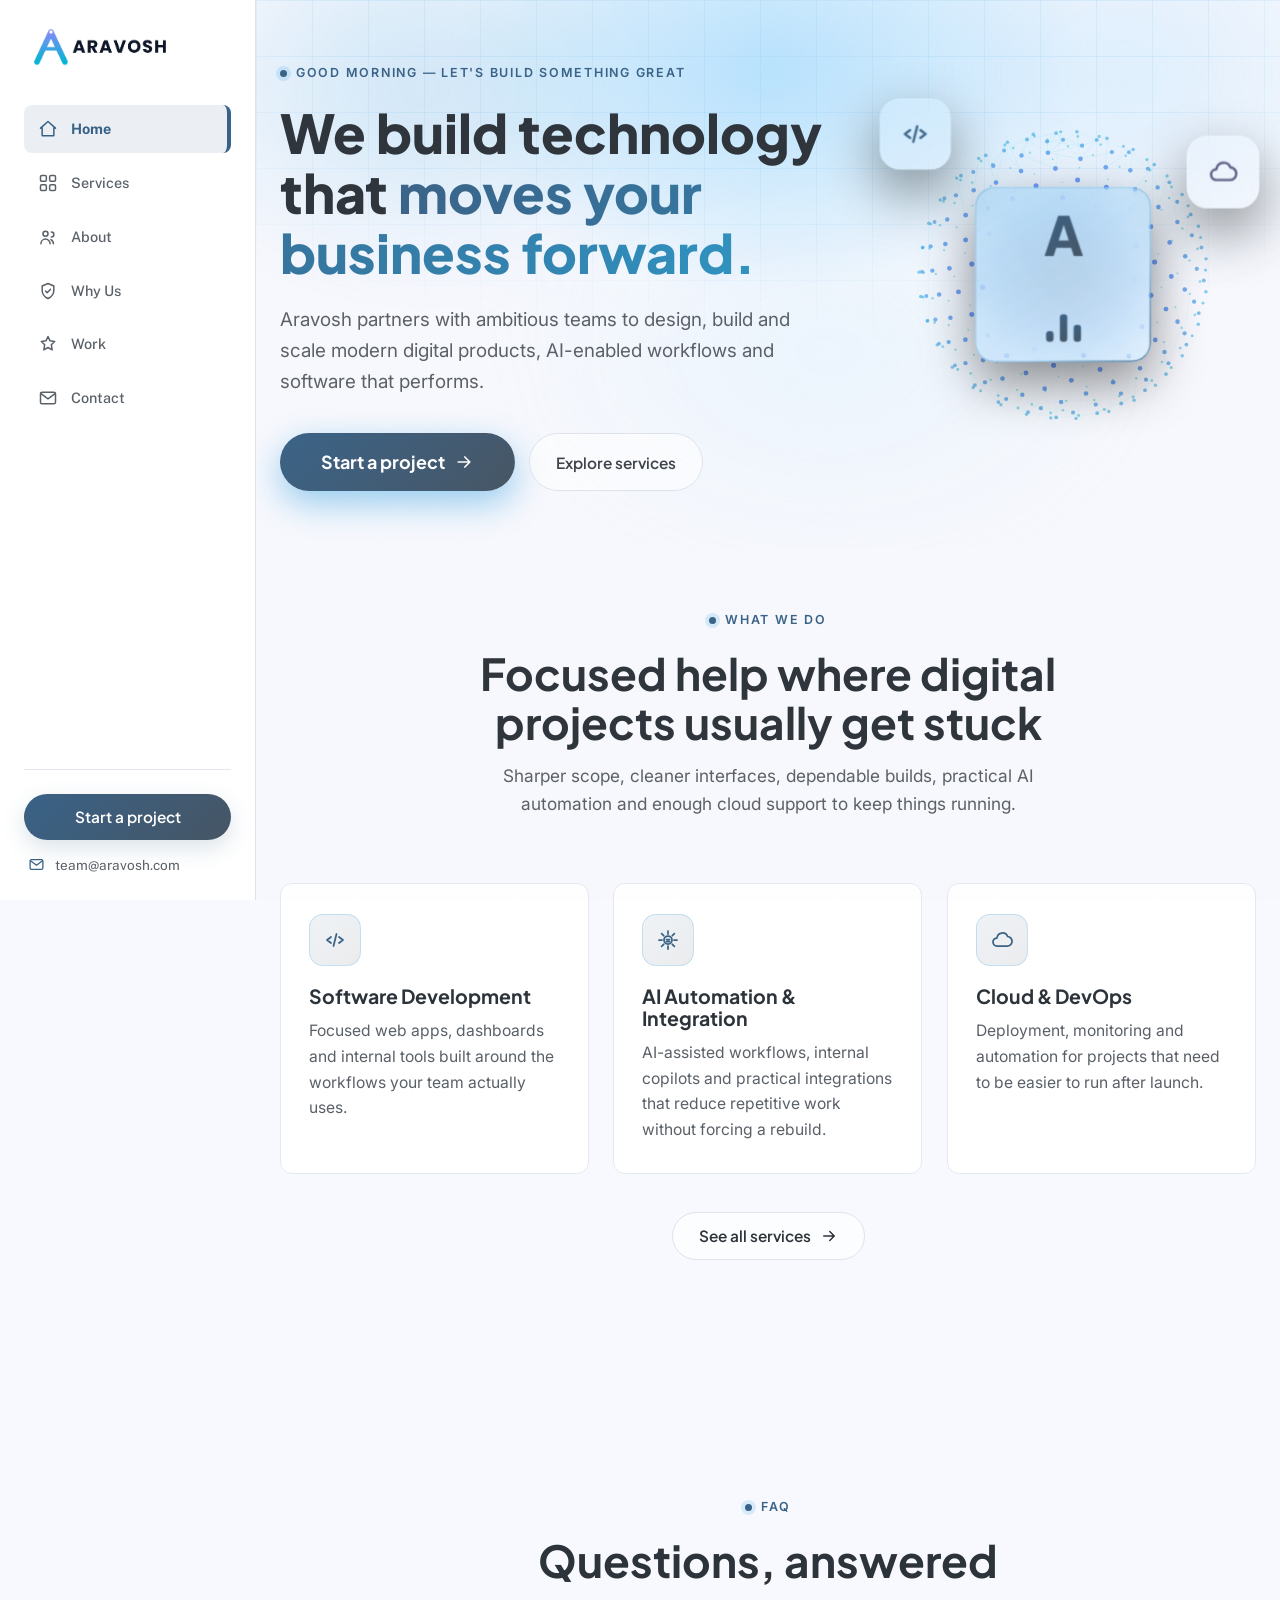
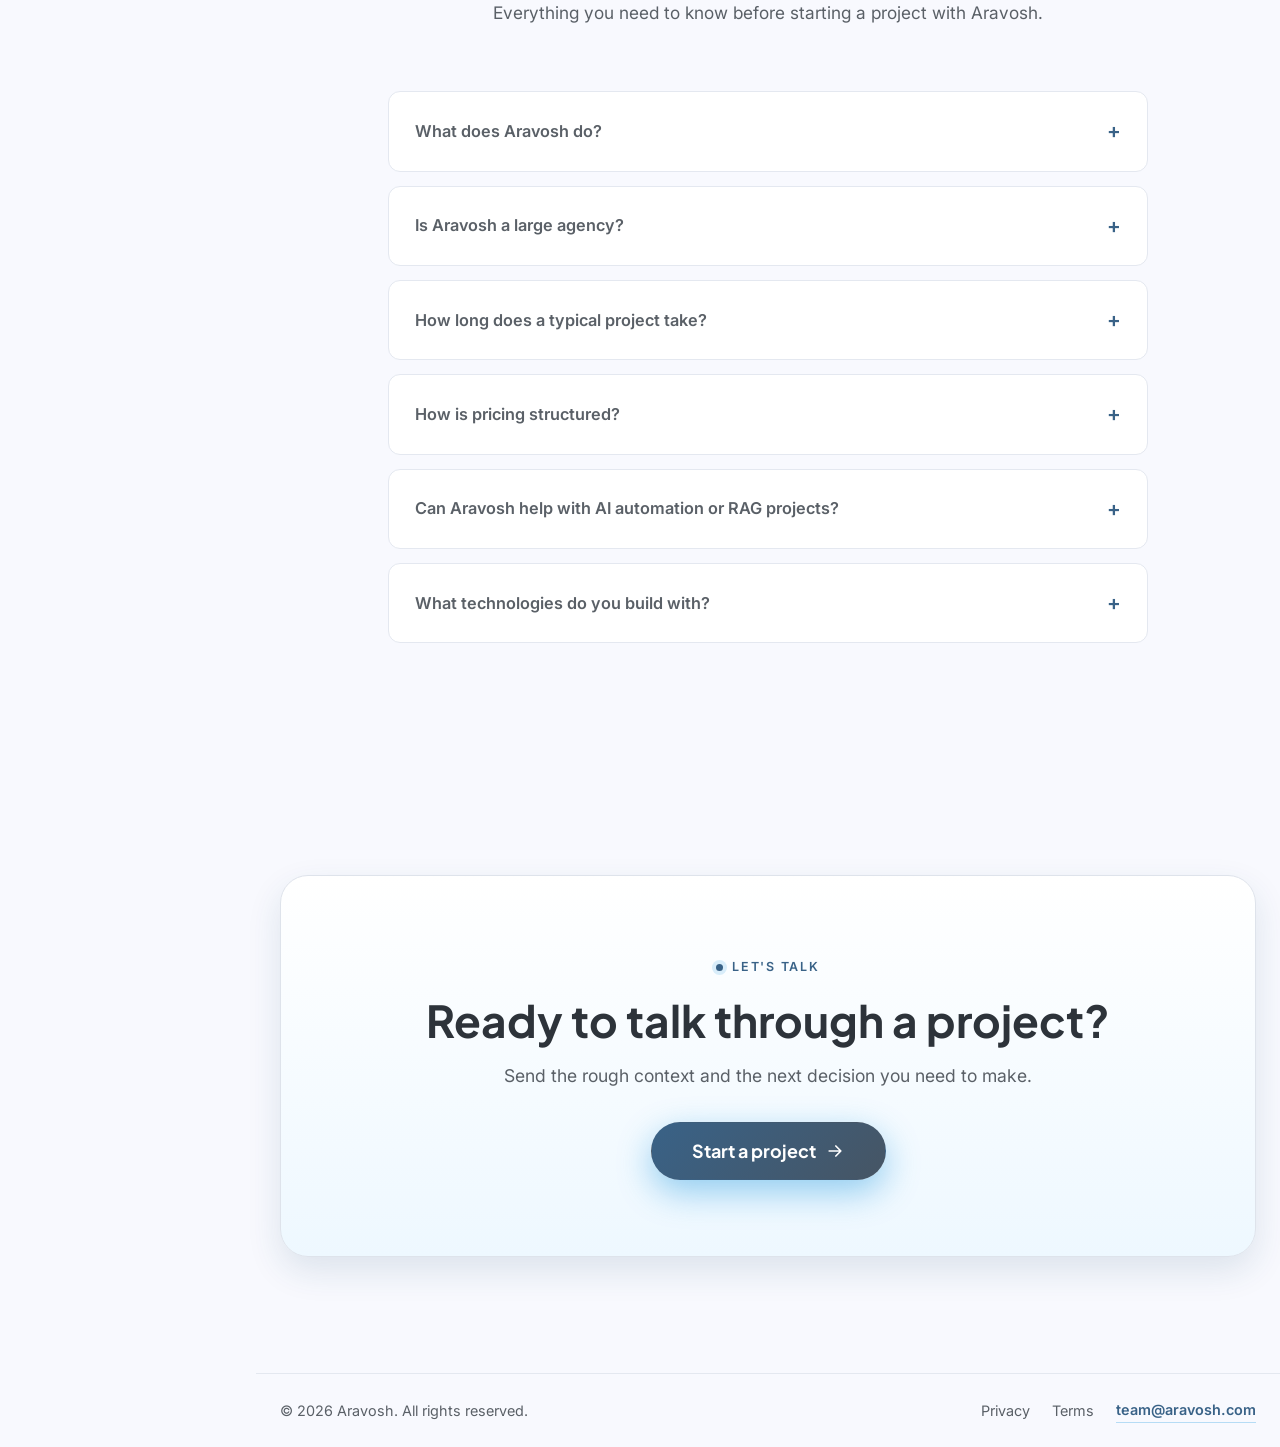
==== commit bc3af282: "Add disambiguatingDescription to Organization schema Google's spelling-correction layer is currently" ====
--- a/index.html
+++ b/index.html
@@ -13,6 +13,8 @@
 
   <link rel="icon" href="/assets/favicon.svg" type="image/svg+xml" />
   <link rel="icon" href="/assets/favicon-32.png" sizes="32x32" type="image/png" />
+  <link rel="icon" href="/assets/favicon-48.png" sizes="48x48" type="image/png" />
+  <link rel="icon" href="/assets/favicon-96.png" sizes="96x96" type="image/png" />
   <link rel="apple-touch-icon" href="/assets/apple-touch-icon.png" />
   <link rel="manifest" href="/assets/site.webmanifest" />
 
@@ -37,7 +39,7 @@
   <link rel="stylesheet" href="/styles.css?v=20260621-4" />
 
   <script type="application/ld+json">
-  {"@context":"https://schema.org","@graph":[{"@type":["Organization","ProfessionalService"],"@id":"https://aravosh.com/#org","name":"Aravosh","alternateName":"Aravosh Technologies","url":"https://aravosh.com/","logo":{"@type":"ImageObject","url":"https://aravosh.com/assets/light-logo.jpeg"},"image":"https://aravosh.com/assets/og-image.png","description":"Aravosh is an early-stage technology studio for practical software, AI automation, product design, cloud delivery and technical strategy.","slogan":"Practical software, scoped honestly and built with care.","email":"team@aravosh.com","areaServed":"Remote","knowsAbout":["Software Development","Web Development","Product Design","UX","AI Automation","AI Integration","Retrieval-Augmented Generation","RAG","Cloud","DevOps","Technical Strategy"],"sameAs":["https://www.linkedin.com/company/aravosh","https://x.com/aravosh","https://www.instagram.com/aravosh"],"contactPoint":{"@type":"ContactPoint","email":"team@aravosh.com","contactType":"customer service","availableLanguage":"English"},"hasOfferCatalog":{"@type":"OfferCatalog","name":"Technology services","itemListElement":[{"@type":"Offer","itemOffered":{"@type":"Service","@id":"https://aravosh.com/services#dev","name":"Software Development","description":"Focused web apps, dashboards and internal tools built around the workflows your team actually uses.","provider":{"@id":"https://aravosh.com/#org"}}},{"@type":"Offer","itemOffered":{"@type":"Service","@id":"https://aravosh.com/services#design","name":"Product Design & UX","description":"Clear interfaces, prototypes and user flows before the build gets expensive.","provider":{"@id":"https://aravosh.com/#org"}}},{"@type":"Offer","itemOffered":{"@type":"Service","@id":"https://aravosh.com/services#ai","name":"AI Automation & Integration","description":"AI-assisted workflows, internal copilots and practical integrations that reduce repetitive work without forcing a rebuild.","provider":{"@id":"https://aravosh.com/#org"}}},{"@type":"Offer","itemOffered":{"@type":"Service","@id":"https://aravosh.com/services#rag","name":"RAG & Knowledge Systems","description":"Retrieval-augmented tools that let teams search, summarize and use their own documents more effectively.","provider":{"@id":"https://aravosh.com/#org"}}},{"@type":"Offer","itemOffered":{"@type":"Service","@id":"https://aravosh.com/services#cloud","name":"Cloud & DevOps","description":"Deployment, monitoring and automation for projects that need to be easier to run after launch.","provider":{"@id":"https://aravosh.com/#org"}}},{"@type":"Offer","itemOffered":{"@type":"Service","@id":"https://aravosh.com/services#strategy","name":"Consulting & Strategy","description":"Technical scoping, architecture reviews and practical roadmaps before you commit to a direction.","provider":{"@id":"https://aravosh.com/#org"}}}]}},{"@type":"WebSite","@id":"https://aravosh.com/#website","url":"https://aravosh.com/","name":"Aravosh","description":"Technology, AI automation and digital solutions for ambitious businesses.","publisher":{"@id":"https://aravosh.com/#org"},"inLanguage":"en"},{"@type":"WebPage","@id":"https://aravosh.com/#webpage","url":"https://aravosh.com/","name":"Aravosh — Software, AI Automation & Digital Solutions","description":"Aravosh helps teams scope, design, build and launch practical web products, AI automations, dashboards and cloud-backed tools.","isPartOf":{"@id":"https://aravosh.com/#website"},"about":{"@id":"https://aravosh.com/#org"},"inLanguage":"en"},{"@type":"FAQPage","@id":"https://aravosh.com/#faq","mainEntity":[{"@type":"Question","name":"What does Aravosh do?","acceptedAnswer":{"@type":"Answer","text":"Aravosh is an early-stage technology studio that builds practical software, AI automation, product design, cloud delivery and technical strategy for teams that need a clearly scoped project done well."}},{"@type":"Question","name":"Is Aravosh a large agency?","acceptedAnswer":{"@type":"Answer","text":"No. Aravosh is a small, early-stage studio, not a large agency with a long client roster. Projects get founder-led attention rather than being handed off to a big account team."}},{"@type":"Question","name":"How long does a typical project take?","acceptedAnswer":{"@type":"Answer","text":"It depends on scope: a small MVP can launch in under a month, a standard build typically runs two to three months, and larger engagements are scoped as ongoing, phased work."}},{"@type":"Question","name":"How is pricing structured?","acceptedAnswer":{"@type":"Answer","text":"There's no fixed price list. After an initial conversation about scope, timeline and constraints, we follow up with a clear, tailored estimate rather than a generic quote."}},{"@type":"Question","name":"Can Aravosh help with AI automation or RAG projects?","acceptedAnswer":{"@type":"Answer","text":"Yes. We build AI-assisted workflows, internal copilots and retrieval-augmented (RAG) tools that connect models to your documents, CRMs and internal processes."}},{"@type":"Question","name":"What technologies do you build with?","acceptedAnswer":{"@type":"Answer","text":"Our core stack includes Next.js/React and TypeScript on the frontend, Node.js and Python/FastAPI on the backend, PostgreSQL, vector search and LLM integrations for AI work, and AWS with Docker, Kubernetes and Terraform for cloud and DevOps."}}]}]}
+  {"@context":"https://schema.org","@graph":[{"@type":["Organization","ProfessionalService"],"@id":"https://aravosh.com/#org","name":"Aravosh","alternateName":"Aravosh Technologies","url":"https://aravosh.com/","logo":{"@type":"ImageObject","url":"https://aravosh.com/assets/light-logo.jpeg"},"image":"https://aravosh.com/assets/og-image.png","description":"Aravosh is an early-stage technology studio for practical software, AI automation, product design, cloud delivery and technical strategy.","disambiguatingDescription":"Aravosh is a technology studio brand, spelled A-R-A-V-O-S-H, and is not affiliated with any similarly named individual or consulting firm.","slogan":"Practical software, scoped honestly and built with care.","email":"team@aravosh.com","areaServed":"Remote","knowsAbout":["Software Development","Web Development","Product Design","UX","AI Automation","AI Integration","Retrieval-Augmented Generation","RAG","Cloud","DevOps","Technical Strategy"],"sameAs":["https://www.linkedin.com/company/aravosh","https://x.com/aravosh","https://www.instagram.com/aravosh"],"contactPoint":{"@type":"ContactPoint","email":"team@aravosh.com","contactType":"customer service","availableLanguage":"English"},"hasOfferCatalog":{"@type":"OfferCatalog","name":"Technology services","itemListElement":[{"@type":"Offer","itemOffered":{"@type":"Service","@id":"https://aravosh.com/services#dev","name":"Software Development","description":"Focused web apps, dashboards and internal tools built around the workflows your team actually uses.","provider":{"@id":"https://aravosh.com/#org"}}},{"@type":"Offer","itemOffered":{"@type":"Service","@id":"https://aravosh.com/services#design","name":"Product Design & UX","description":"Clear interfaces, prototypes and user flows before the build gets expensive.","provider":{"@id":"https://aravosh.com/#org"}}},{"@type":"Offer","itemOffered":{"@type":"Service","@id":"https://aravosh.com/services#ai","name":"AI Automation & Integration","description":"AI-assisted workflows, internal copilots and practical integrations that reduce repetitive work without forcing a rebuild.","provider":{"@id":"https://aravosh.com/#org"}}},{"@type":"Offer","itemOffered":{"@type":"Service","@id":"https://aravosh.com/services#rag","name":"RAG & Knowledge Systems","description":"Retrieval-augmented tools that let teams search, summarize and use their own documents more effectively.","provider":{"@id":"https://aravosh.com/#org"}}},{"@type":"Offer","itemOffered":{"@type":"Service","@id":"https://aravosh.com/services#cloud","name":"Cloud & DevOps","description":"Deployment, monitoring and automation for projects that need to be easier to run after launch.","provider":{"@id":"https://aravosh.com/#org"}}},{"@type":"Offer","itemOffered":{"@type":"Service","@id":"https://aravosh.com/services#strategy","name":"Consulting & Strategy","description":"Technical scoping, architecture reviews and practical roadmaps before you commit to a direction.","provider":{"@id":"https://aravosh.com/#org"}}}]}},{"@type":"WebSite","@id":"https://aravosh.com/#website","url":"https://aravosh.com/","name":"Aravosh","description":"Technology, AI automation and digital solutions for ambitious businesses.","publisher":{"@id":"https://aravosh.com/#org"},"inLanguage":"en"},{"@type":"WebPage","@id":"https://aravosh.com/#webpage","url":"https://aravosh.com/","name":"Aravosh — Software, AI Automation & Digital Solutions","description":"Aravosh helps teams scope, design, build and launch practical web products, AI automations, dashboards and cloud-backed tools.","isPartOf":{"@id":"https://aravosh.com/#website"},"about":{"@id":"https://aravosh.com/#org"},"inLanguage":"en"},{"@type":"FAQPage","@id":"https://aravosh.com/#faq","mainEntity":[{"@type":"Question","name":"What does Aravosh do?","acceptedAnswer":{"@type":"Answer","text":"Aravosh is an early-stage technology studio that builds practical software, AI automation, product design, cloud delivery and technical strategy for teams that need a clearly scoped project done well."}},{"@type":"Question","name":"Is Aravosh a large agency?","acceptedAnswer":{"@type":"Answer","text":"No. Aravosh is a small, early-stage studio, not a large agency with a long client roster. Projects get founder-led attention rather than being handed off to a big account team."}},{"@type":"Question","name":"How long does a typical project take?","acceptedAnswer":{"@type":"Answer","text":"It depends on scope: a small MVP can launch in under a month, a standard build typically runs two to three months, and larger engagements are scoped as ongoing, phased work."}},{"@type":"Question","name":"How is pricing structured?","acceptedAnswer":{"@type":"Answer","text":"There's no fixed price list. After an initial conversation about scope, timeline and constraints, we follow up with a clear, tailored estimate rather than a generic quote."}},{"@type":"Question","name":"Can Aravosh help with AI automation or RAG projects?","acceptedAnswer":{"@type":"Answer","text":"Yes. We build AI-assisted workflows, internal copilots and retrieval-augmented (RAG) tools that connect models to your documents, CRMs and internal processes."}},{"@type":"Question","name":"What technologies do you build with?","acceptedAnswer":{"@type":"Answer","text":"Our core stack includes Next.js/React and TypeScript on the frontend, Node.js and Python/FastAPI on the backend, PostgreSQL, vector search and LLM integrations for AI work, and AWS with Docker, Kubernetes and Terraform for cloud and DevOps."}}]}]}
   </script>
 </head>
 <body>
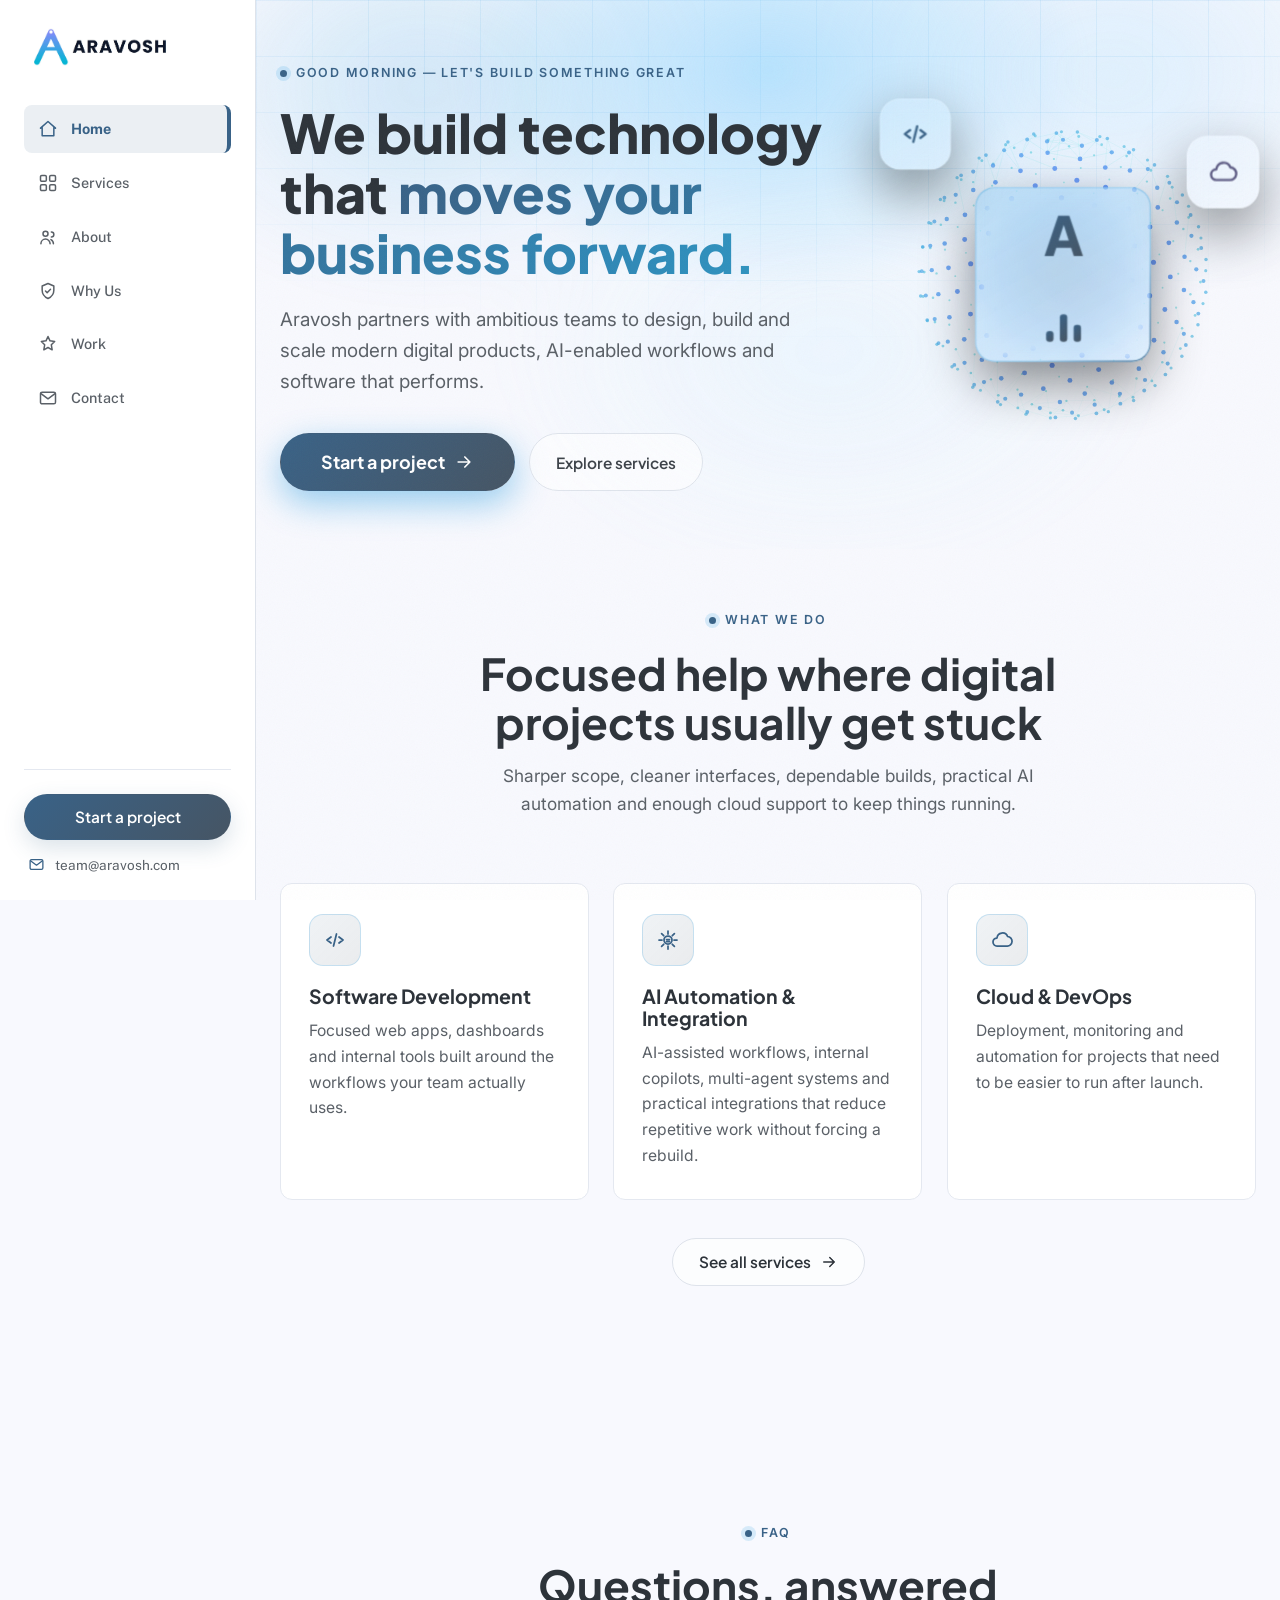
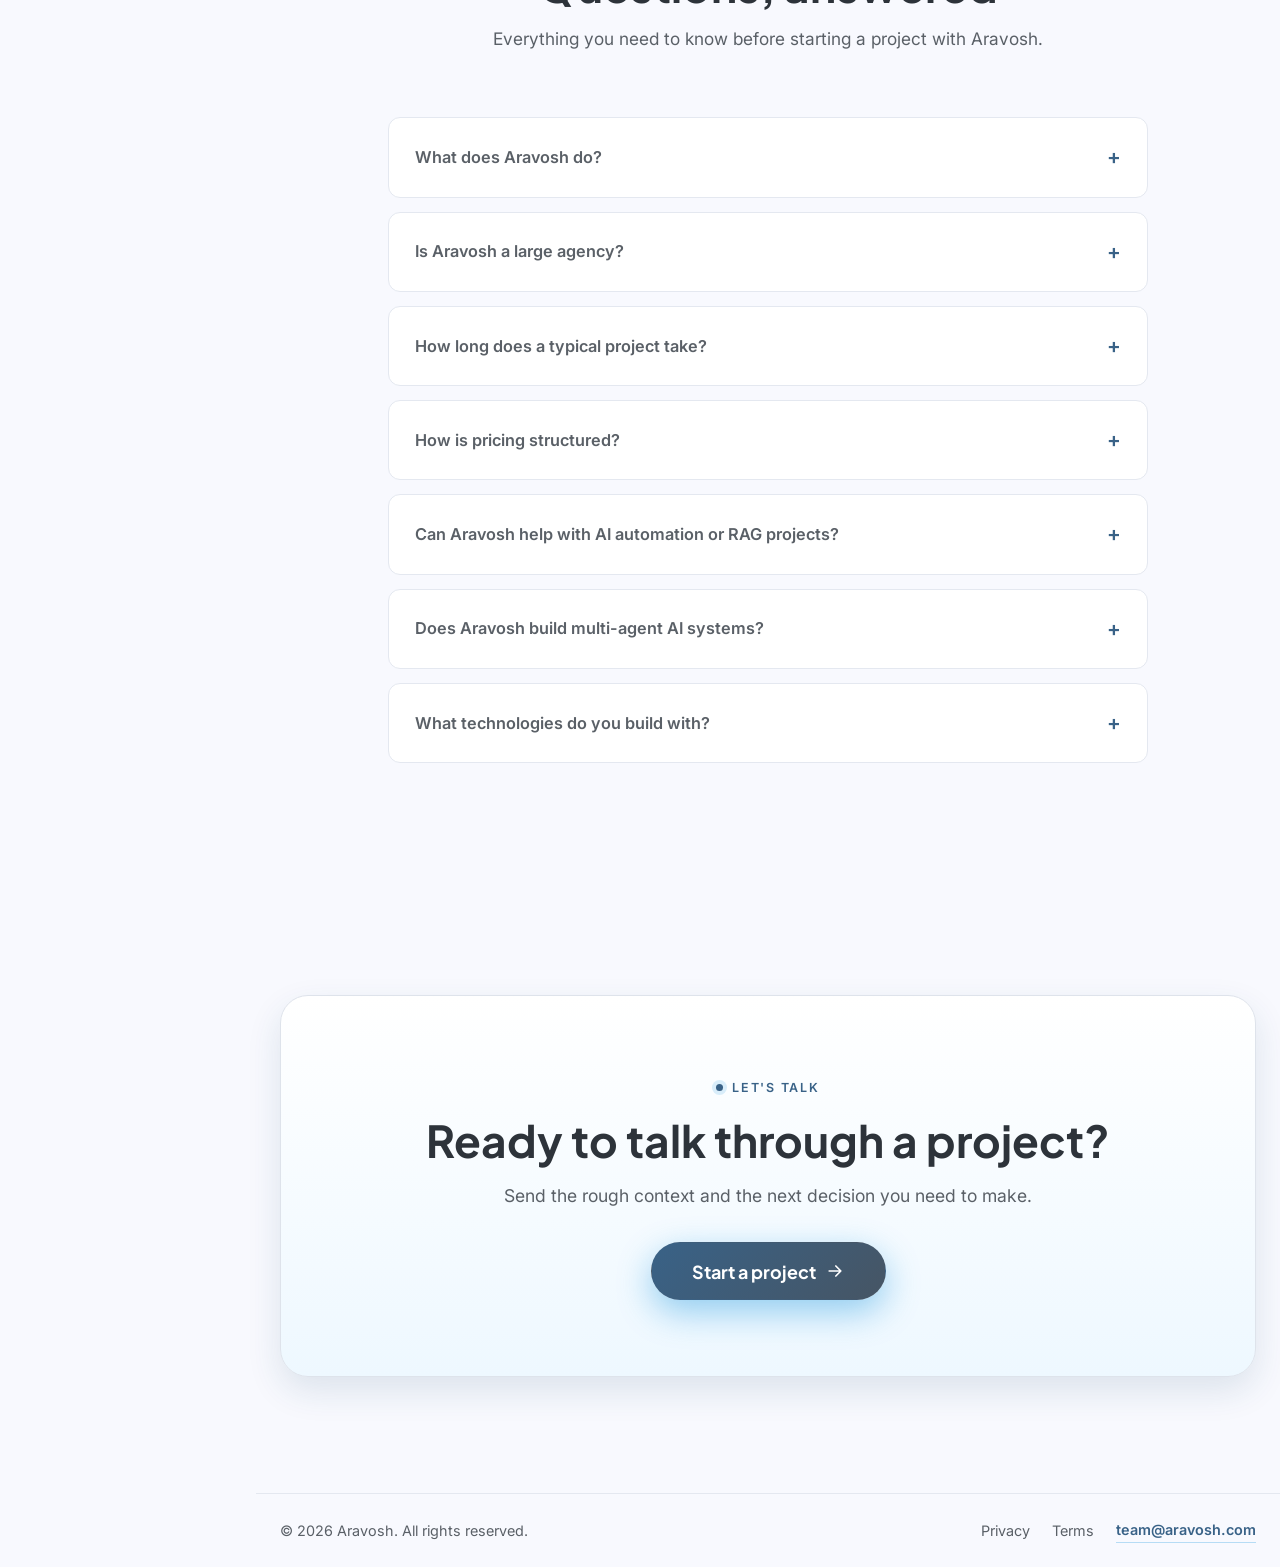
==== commit 63710623: "Add multi-agent systems capability across site content and SEO surfaces Adds "multi-agent systems" t" ====
--- a/index.html
+++ b/index.html
@@ -4,7 +4,7 @@
   <meta charset="UTF-8" />
   <meta name="viewport" content="width=device-width, initial-scale=1.0" />
   <title>Aravosh — Software, AI Automation & Digital Solutions</title>
-  <meta name="description" content="Aravosh helps teams scope, design, build and launch practical web products, AI automations, dashboards and cloud-backed tools." />
+  <meta name="description" content="Aravosh helps teams scope, design, build and launch practical web products, AI automations, multi-agent systems, dashboards and cloud-backed tools." />
   <meta name="robots" content="index, follow, max-image-preview:large" />
   <link rel="canonical" href="https://aravosh.com/" />
   <meta name="theme-color" content="#f8f9fe" />
@@ -22,7 +22,7 @@
   <meta property="og:site_name" content="Aravosh" />
   <meta property="og:locale" content="en_US" />
   <meta property="og:title" content="Aravosh — Software, AI Automation & Digital Solutions" />
-  <meta property="og:description" content="Aravosh helps teams scope, design, build and launch practical web products, AI automations, dashboards and cloud-backed tools." />
+  <meta property="og:description" content="Aravosh helps teams scope, design, build and launch practical web products, AI automations, multi-agent systems, dashboards and cloud-backed tools." />
   <meta property="og:url" content="https://aravosh.com/" />
   <meta property="og:image" content="https://aravosh.com/assets/og-image.png" />
   <meta property="og:image:alt" content="Aravosh — technology and digital solutions" />
@@ -30,7 +30,7 @@
   <meta property="og:image:height" content="630" />
   <meta name="twitter:card" content="summary_large_image" />
   <meta name="twitter:title" content="Aravosh — Software, AI Automation & Digital Solutions" />
-  <meta name="twitter:description" content="Aravosh helps teams scope, design, build and launch practical web products, AI automations, dashboards and cloud-backed tools." />
+  <meta name="twitter:description" content="Aravosh helps teams scope, design, build and launch practical web products, AI automations, multi-agent systems, dashboards and cloud-backed tools." />
   <meta name="twitter:image" content="https://aravosh.com/assets/og-image.png" />
 
   <link rel="preconnect" href="https://fonts.googleapis.com" />
@@ -39,7 +39,7 @@
   <link rel="stylesheet" href="/styles.css?v=20260621-4" />
 
   <script type="application/ld+json">
-  {"@context":"https://schema.org","@graph":[{"@type":["Organization","ProfessionalService"],"@id":"https://aravosh.com/#org","name":"Aravosh","alternateName":"Aravosh Technologies","url":"https://aravosh.com/","logo":{"@type":"ImageObject","url":"https://aravosh.com/assets/light-logo.jpeg"},"image":"https://aravosh.com/assets/og-image.png","description":"Aravosh is an early-stage technology studio for practical software, AI automation, product design, cloud delivery and technical strategy.","disambiguatingDescription":"Aravosh is a technology studio brand, spelled A-R-A-V-O-S-H, and is not affiliated with any similarly named individual or consulting firm.","slogan":"Practical software, scoped honestly and built with care.","email":"team@aravosh.com","areaServed":"Remote","knowsAbout":["Software Development","Web Development","Product Design","UX","AI Automation","AI Integration","Retrieval-Augmented Generation","RAG","Cloud","DevOps","Technical Strategy"],"sameAs":["https://www.linkedin.com/company/aravosh","https://x.com/aravosh","https://www.instagram.com/aravosh"],"contactPoint":{"@type":"ContactPoint","email":"team@aravosh.com","contactType":"customer service","availableLanguage":"English"},"hasOfferCatalog":{"@type":"OfferCatalog","name":"Technology services","itemListElement":[{"@type":"Offer","itemOffered":{"@type":"Service","@id":"https://aravosh.com/services#dev","name":"Software Development","description":"Focused web apps, dashboards and internal tools built around the workflows your team actually uses.","provider":{"@id":"https://aravosh.com/#org"}}},{"@type":"Offer","itemOffered":{"@type":"Service","@id":"https://aravosh.com/services#design","name":"Product Design & UX","description":"Clear interfaces, prototypes and user flows before the build gets expensive.","provider":{"@id":"https://aravosh.com/#org"}}},{"@type":"Offer","itemOffered":{"@type":"Service","@id":"https://aravosh.com/services#ai","name":"AI Automation & Integration","description":"AI-assisted workflows, internal copilots and practical integrations that reduce repetitive work without forcing a rebuild.","provider":{"@id":"https://aravosh.com/#org"}}},{"@type":"Offer","itemOffered":{"@type":"Service","@id":"https://aravosh.com/services#rag","name":"RAG & Knowledge Systems","description":"Retrieval-augmented tools that let teams search, summarize and use their own documents more effectively.","provider":{"@id":"https://aravosh.com/#org"}}},{"@type":"Offer","itemOffered":{"@type":"Service","@id":"https://aravosh.com/services#cloud","name":"Cloud & DevOps","description":"Deployment, monitoring and automation for projects that need to be easier to run after launch.","provider":{"@id":"https://aravosh.com/#org"}}},{"@type":"Offer","itemOffered":{"@type":"Service","@id":"https://aravosh.com/services#strategy","name":"Consulting & Strategy","description":"Technical scoping, architecture reviews and practical roadmaps before you commit to a direction.","provider":{"@id":"https://aravosh.com/#org"}}}]}},{"@type":"WebSite","@id":"https://aravosh.com/#website","url":"https://aravosh.com/","name":"Aravosh","description":"Technology, AI automation and digital solutions for ambitious businesses.","publisher":{"@id":"https://aravosh.com/#org"},"inLanguage":"en"},{"@type":"WebPage","@id":"https://aravosh.com/#webpage","url":"https://aravosh.com/","name":"Aravosh — Software, AI Automation & Digital Solutions","description":"Aravosh helps teams scope, design, build and launch practical web products, AI automations, dashboards and cloud-backed tools.","isPartOf":{"@id":"https://aravosh.com/#website"},"about":{"@id":"https://aravosh.com/#org"},"inLanguage":"en"},{"@type":"FAQPage","@id":"https://aravosh.com/#faq","mainEntity":[{"@type":"Question","name":"What does Aravosh do?","acceptedAnswer":{"@type":"Answer","text":"Aravosh is an early-stage technology studio that builds practical software, AI automation, product design, cloud delivery and technical strategy for teams that need a clearly scoped project done well."}},{"@type":"Question","name":"Is Aravosh a large agency?","acceptedAnswer":{"@type":"Answer","text":"No. Aravosh is a small, early-stage studio, not a large agency with a long client roster. Projects get founder-led attention rather than being handed off to a big account team."}},{"@type":"Question","name":"How long does a typical project take?","acceptedAnswer":{"@type":"Answer","text":"It depends on scope: a small MVP can launch in under a month, a standard build typically runs two to three months, and larger engagements are scoped as ongoing, phased work."}},{"@type":"Question","name":"How is pricing structured?","acceptedAnswer":{"@type":"Answer","text":"There's no fixed price list. After an initial conversation about scope, timeline and constraints, we follow up with a clear, tailored estimate rather than a generic quote."}},{"@type":"Question","name":"Can Aravosh help with AI automation or RAG projects?","acceptedAnswer":{"@type":"Answer","text":"Yes. We build AI-assisted workflows, internal copilots and retrieval-augmented (RAG) tools that connect models to your documents, CRMs and internal processes."}},{"@type":"Question","name":"What technologies do you build with?","acceptedAnswer":{"@type":"Answer","text":"Our core stack includes Next.js/React and TypeScript on the frontend, Node.js and Python/FastAPI on the backend, PostgreSQL, vector search and LLM integrations for AI work, and AWS with Docker, Kubernetes and Terraform for cloud and DevOps."}}]}]}
+  {"@context":"https://schema.org","@graph":[{"@type":["Organization","ProfessionalService"],"@id":"https://aravosh.com/#org","name":"Aravosh","alternateName":"Aravosh Technologies","url":"https://aravosh.com/","logo":{"@type":"ImageObject","url":"https://aravosh.com/assets/light-logo.jpeg"},"image":"https://aravosh.com/assets/og-image.png","description":"Aravosh is an early-stage technology studio for practical software, AI automation, product design, cloud delivery and technical strategy.","disambiguatingDescription":"Aravosh is a technology studio brand, spelled A-R-A-V-O-S-H, and is not affiliated with any similarly named individual or consulting firm.","slogan":"Practical software, scoped honestly and built with care.","email":"team@aravosh.com","areaServed":"Remote","knowsAbout":["Software Development","Web Development","Product Design","UX","AI Automation","AI Integration","Multi-Agent Systems","AI Agents","Agent Orchestration","Retrieval-Augmented Generation","RAG","Cloud","DevOps","Technical Strategy"],"sameAs":["https://www.linkedin.com/company/aravosh","https://x.com/aravosh","https://www.instagram.com/aravosh"],"contactPoint":{"@type":"ContactPoint","email":"team@aravosh.com","contactType":"customer service","availableLanguage":"English"},"hasOfferCatalog":{"@type":"OfferCatalog","name":"Technology services","itemListElement":[{"@type":"Offer","itemOffered":{"@type":"Service","@id":"https://aravosh.com/services#dev","name":"Software Development","description":"Focused web apps, dashboards and internal tools built around the workflows your team actually uses.","provider":{"@id":"https://aravosh.com/#org"}}},{"@type":"Offer","itemOffered":{"@type":"Service","@id":"https://aravosh.com/services#design","name":"Product Design & UX","description":"Clear interfaces, prototypes and user flows before the build gets expensive.","provider":{"@id":"https://aravosh.com/#org"}}},{"@type":"Offer","itemOffered":{"@type":"Service","@id":"https://aravosh.com/services#ai","name":"AI Automation & Integration","description":"AI-assisted workflows, internal copilots, multi-agent systems and practical integrations that reduce repetitive work without forcing a rebuild.","provider":{"@id":"https://aravosh.com/#org"}}},{"@type":"Offer","itemOffered":{"@type":"Service","@id":"https://aravosh.com/services#rag","name":"RAG & Knowledge Systems","description":"Retrieval-augmented tools that let teams search, summarize and use their own documents more effectively.","provider":{"@id":"https://aravosh.com/#org"}}},{"@type":"Offer","itemOffered":{"@type":"Service","@id":"https://aravosh.com/services#cloud","name":"Cloud & DevOps","description":"Deployment, monitoring and automation for projects that need to be easier to run after launch.","provider":{"@id":"https://aravosh.com/#org"}}},{"@type":"Offer","itemOffered":{"@type":"Service","@id":"https://aravosh.com/services#strategy","name":"Consulting & Strategy","description":"Technical scoping, architecture reviews and practical roadmaps before you commit to a direction.","provider":{"@id":"https://aravosh.com/#org"}}}]}},{"@type":"WebSite","@id":"https://aravosh.com/#website","url":"https://aravosh.com/","name":"Aravosh","description":"Technology, AI automation and digital solutions for ambitious businesses.","publisher":{"@id":"https://aravosh.com/#org"},"inLanguage":"en"},{"@type":"WebPage","@id":"https://aravosh.com/#webpage","url":"https://aravosh.com/","name":"Aravosh — Software, AI Automation & Digital Solutions","description":"Aravosh helps teams scope, design, build and launch practical web products, AI automations, multi-agent systems, dashboards and cloud-backed tools.","isPartOf":{"@id":"https://aravosh.com/#website"},"about":{"@id":"https://aravosh.com/#org"},"inLanguage":"en"},{"@type":"FAQPage","@id":"https://aravosh.com/#faq","mainEntity":[{"@type":"Question","name":"What does Aravosh do?","acceptedAnswer":{"@type":"Answer","text":"Aravosh is an early-stage technology studio that builds practical software, AI automation, product design, cloud delivery and technical strategy for teams that need a clearly scoped project done well."}},{"@type":"Question","name":"Is Aravosh a large agency?","acceptedAnswer":{"@type":"Answer","text":"No. Aravosh is a small, early-stage studio, not a large agency with a long client roster. Projects get founder-led attention rather than being handed off to a big account team."}},{"@type":"Question","name":"How long does a typical project take?","acceptedAnswer":{"@type":"Answer","text":"It depends on scope: a small MVP can launch in under a month, a standard build typically runs two to three months, and larger engagements are scoped as ongoing, phased work."}},{"@type":"Question","name":"How is pricing structured?","acceptedAnswer":{"@type":"Answer","text":"There's no fixed price list. After an initial conversation about scope, timeline and constraints, we follow up with a clear, tailored estimate rather than a generic quote."}},{"@type":"Question","name":"Can Aravosh help with AI automation or RAG projects?","acceptedAnswer":{"@type":"Answer","text":"Yes. We build AI-assisted workflows, internal copilots and retrieval-augmented (RAG) tools that connect models to your documents, CRMs and internal processes."}},{"@type":"Question","name":"Does Aravosh build multi-agent AI systems?","acceptedAnswer":{"@type":"Answer","text":"Yes. We design and build multi-agent systems — coordinated AI agents that plan, hand off tasks and use tools together — for workflows like research, support triage and multi-step operations automation."}},{"@type":"Question","name":"What technologies do you build with?","acceptedAnswer":{"@type":"Answer","text":"Our core stack includes Next.js/React and TypeScript on the frontend, Node.js and Python/FastAPI on the backend, PostgreSQL, vector search and LLM integrations for AI work, and AWS with Docker, Kubernetes and Terraform for cloud and DevOps."}}]}]}
   </script>
 </head>
 <body>
@@ -149,7 +149,7 @@
               <article class="card" data-reveal data-tilt data-spot>
             <span class="card-icon"><svg viewBox="0 0 24 24" aria-hidden="true"><path d="M12 3v3M12 18v3M3 12h3M18 12h3M5.6 5.6l2.1 2.1M16.3 16.3l2.1 2.1M18.4 5.6l-2.1 2.1M7.7 16.3l-2.1 2.1"/><circle cx="12" cy="12" r="4"/><path d="M10.5 11.5h3M10.5 13.5h3"/></svg></span>
             <h3>AI Automation &amp; Integration</h3>
-            <p>AI-assisted workflows, internal copilots and practical integrations that reduce repetitive work without forcing a rebuild.</p>
+            <p>AI-assisted workflows, internal copilots, multi-agent systems and practical integrations that reduce repetitive work without forcing a rebuild.</p>
           </article>
               <article class="card" data-reveal data-tilt data-spot>
             <span class="card-icon"><svg viewBox="0 0 24 24" aria-hidden="true"><path d="M7 18a4 4 0 010-8 5.5 5.5 0 0110.6-1.5A4 4 0 1117 18H7z"/></svg></span>
@@ -189,6 +189,10 @@
               <details class="faq-item">
                 <summary>Can Aravosh help with AI automation or RAG projects?</summary>
                 <p>Yes. We build AI-assisted workflows, internal copilots and retrieval-augmented (RAG) tools that connect models to your documents, CRMs and internal processes.</p>
+              </details>
+              <details class="faq-item">
+                <summary>Does Aravosh build multi-agent AI systems?</summary>
+                <p>Yes. We design and build multi-agent systems — coordinated AI agents that plan, hand off tasks and use tools together — for workflows like research, support triage and multi-step operations automation.</p>
               </details>
               <details class="faq-item">
                 <summary>What technologies do you build with?</summary>
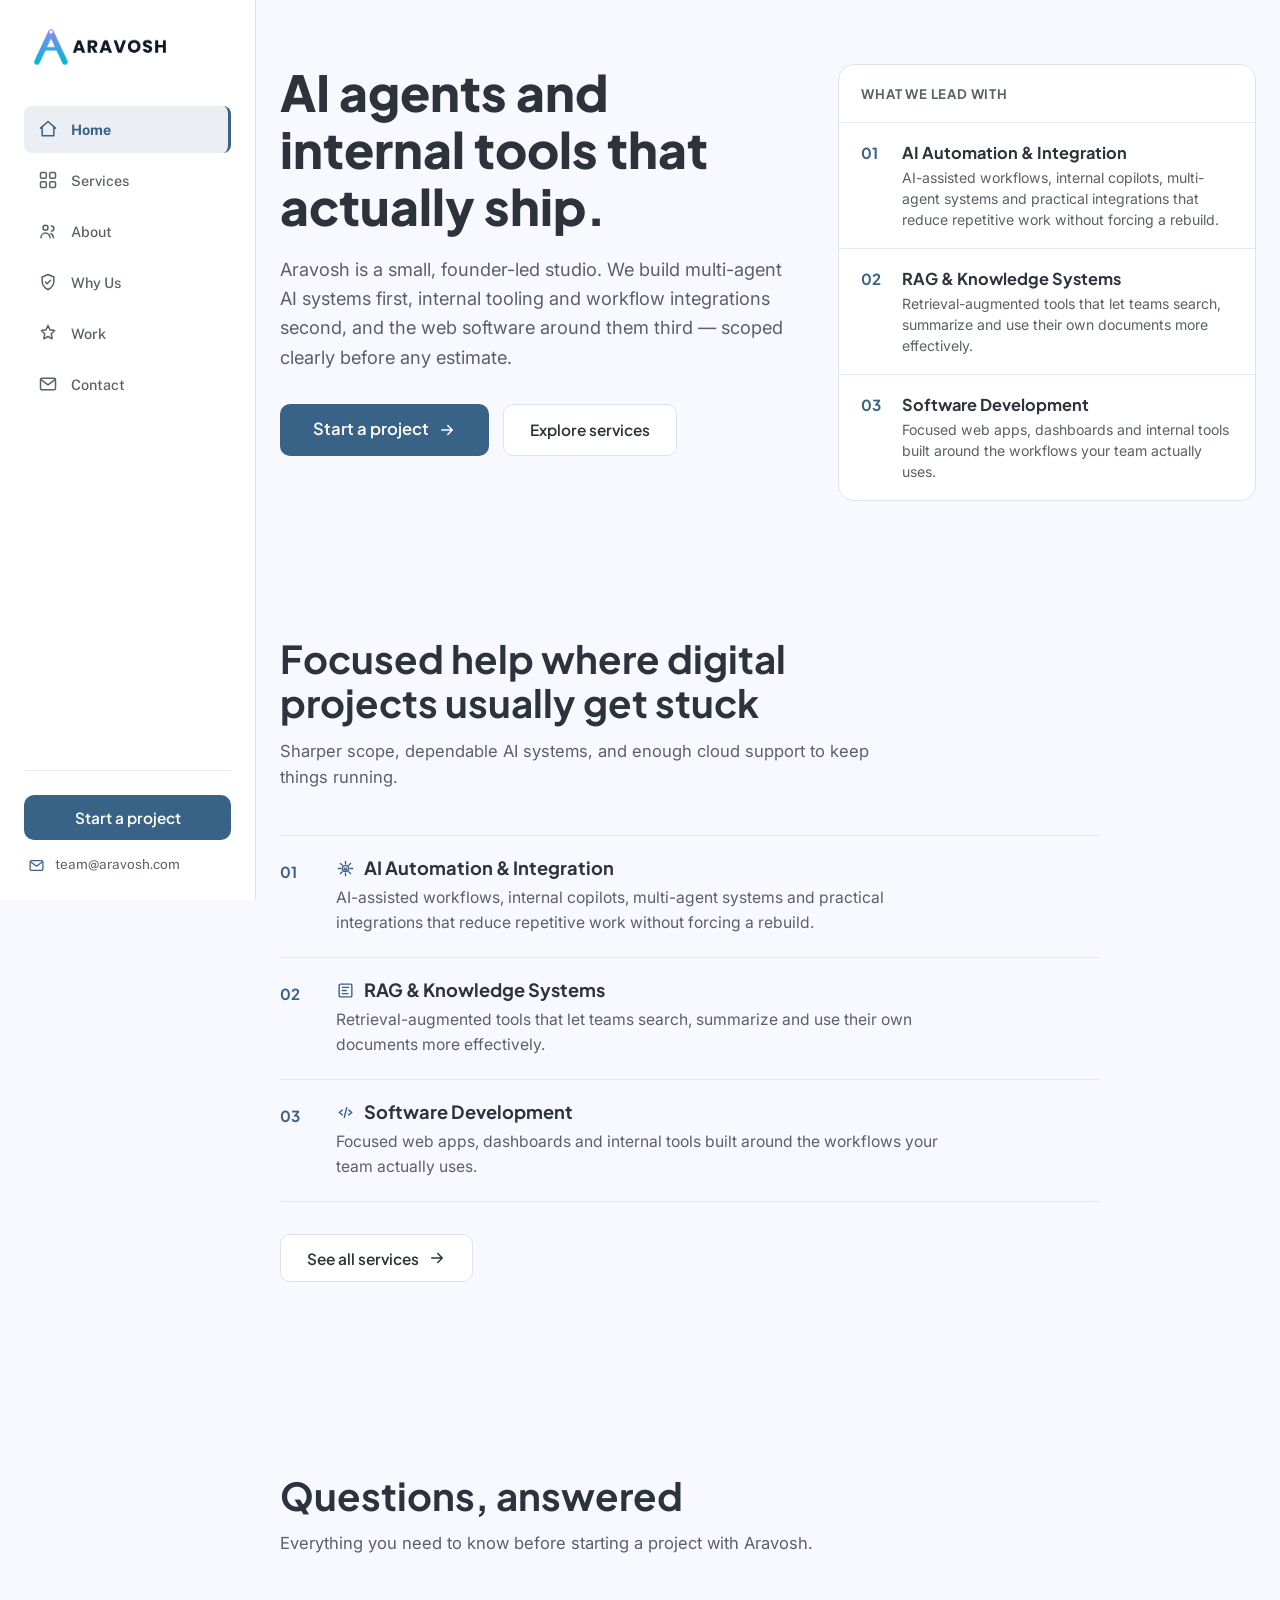
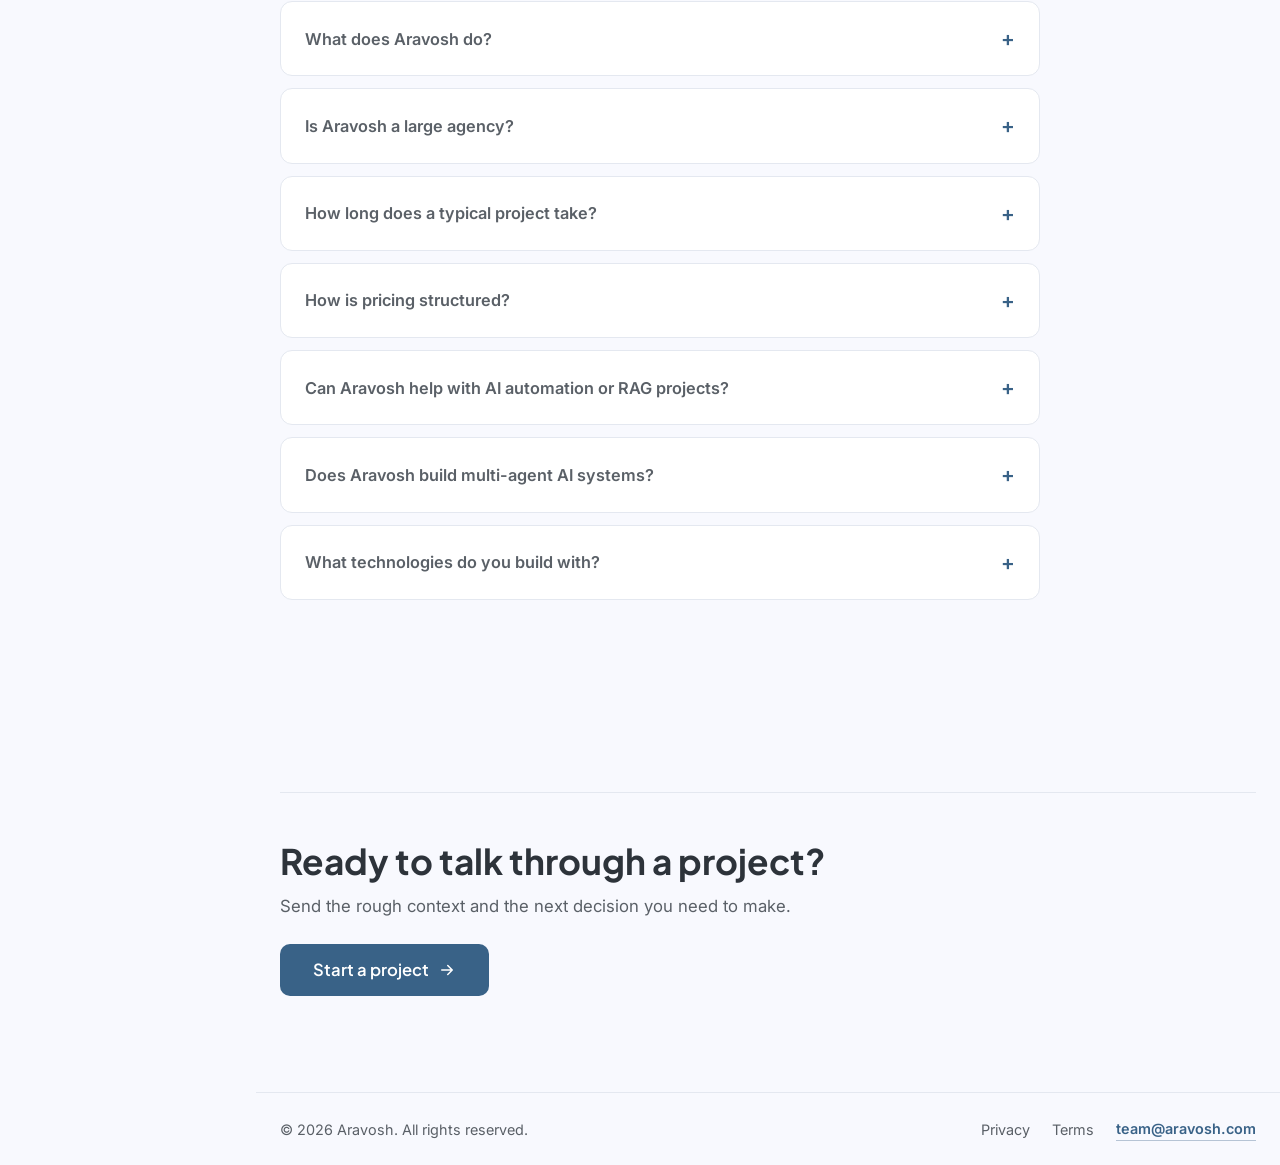
==== commit 94b910b1: "Redesign interface to remove generic AI-template decoration Consolidates three unreconciled accent c" ====
--- a/index.html
+++ b/index.html
@@ -39,12 +39,11 @@
   <link rel="stylesheet" href="/styles.css?v=20260621-4" />
 
   <script type="application/ld+json">
-  {"@context":"https://schema.org","@graph":[{"@type":["Organization","ProfessionalService"],"@id":"https://aravosh.com/#org","name":"Aravosh","alternateName":"Aravosh Technologies","url":"https://aravosh.com/","logo":{"@type":"ImageObject","url":"https://aravosh.com/assets/light-logo.jpeg"},"image":"https://aravosh.com/assets/og-image.png","description":"Aravosh is an early-stage technology studio for practical software, AI automation, product design, cloud delivery and technical strategy.","disambiguatingDescription":"Aravosh is a technology studio brand, spelled A-R-A-V-O-S-H, and is not affiliated with any similarly named individual or consulting firm.","slogan":"Practical software, scoped honestly and built with care.","email":"team@aravosh.com","areaServed":"Remote","knowsAbout":["Software Development","Web Development","Product Design","UX","AI Automation","AI Integration","Multi-Agent Systems","AI Agents","Agent Orchestration","Retrieval-Augmented Generation","RAG","Cloud","DevOps","Technical Strategy"],"sameAs":["https://www.linkedin.com/company/aravosh","https://x.com/aravosh","https://www.instagram.com/aravosh"],"contactPoint":{"@type":"ContactPoint","email":"team@aravosh.com","contactType":"customer service","availableLanguage":"English"},"hasOfferCatalog":{"@type":"OfferCatalog","name":"Technology services","itemListElement":[{"@type":"Offer","itemOffered":{"@type":"Service","@id":"https://aravosh.com/services#dev","name":"Software Development","description":"Focused web apps, dashboards and internal tools built around the workflows your team actually uses.","provider":{"@id":"https://aravosh.com/#org"}}},{"@type":"Offer","itemOffered":{"@type":"Service","@id":"https://aravosh.com/services#design","name":"Product Design & UX","description":"Clear interfaces, prototypes and user flows before the build gets expensive.","provider":{"@id":"https://aravosh.com/#org"}}},{"@type":"Offer","itemOffered":{"@type":"Service","@id":"https://aravosh.com/services#ai","name":"AI Automation & Integration","description":"AI-assisted workflows, internal copilots, multi-agent systems and practical integrations that reduce repetitive work without forcing a rebuild.","provider":{"@id":"https://aravosh.com/#org"}}},{"@type":"Offer","itemOffered":{"@type":"Service","@id":"https://aravosh.com/services#rag","name":"RAG & Knowledge Systems","description":"Retrieval-augmented tools that let teams search, summarize and use their own documents more effectively.","provider":{"@id":"https://aravosh.com/#org"}}},{"@type":"Offer","itemOffered":{"@type":"Service","@id":"https://aravosh.com/services#cloud","name":"Cloud & DevOps","description":"Deployment, monitoring and automation for projects that need to be easier to run after launch.","provider":{"@id":"https://aravosh.com/#org"}}},{"@type":"Offer","itemOffered":{"@type":"Service","@id":"https://aravosh.com/services#strategy","name":"Consulting & Strategy","description":"Technical scoping, architecture reviews and practical roadmaps before you commit to a direction.","provider":{"@id":"https://aravosh.com/#org"}}}]}},{"@type":"WebSite","@id":"https://aravosh.com/#website","url":"https://aravosh.com/","name":"Aravosh","description":"Technology, AI automation and digital solutions for ambitious businesses.","publisher":{"@id":"https://aravosh.com/#org"},"inLanguage":"en"},{"@type":"WebPage","@id":"https://aravosh.com/#webpage","url":"https://aravosh.com/","name":"Aravosh — Software, AI Automation & Digital Solutions","description":"Aravosh helps teams scope, design, build and launch practical web products, AI automations, multi-agent systems, dashboards and cloud-backed tools.","isPartOf":{"@id":"https://aravosh.com/#website"},"about":{"@id":"https://aravosh.com/#org"},"inLanguage":"en"},{"@type":"FAQPage","@id":"https://aravosh.com/#faq","mainEntity":[{"@type":"Question","name":"What does Aravosh do?","acceptedAnswer":{"@type":"Answer","text":"Aravosh is an early-stage technology studio that builds practical software, AI automation, product design, cloud delivery and technical strategy for teams that need a clearly scoped project done well."}},{"@type":"Question","name":"Is Aravosh a large agency?","acceptedAnswer":{"@type":"Answer","text":"No. Aravosh is a small, early-stage studio, not a large agency with a long client roster. Projects get founder-led attention rather than being handed off to a big account team."}},{"@type":"Question","name":"How long does a typical project take?","acceptedAnswer":{"@type":"Answer","text":"It depends on scope: a small MVP can launch in under a month, a standard build typically runs two to three months, and larger engagements are scoped as ongoing, phased work."}},{"@type":"Question","name":"How is pricing structured?","acceptedAnswer":{"@type":"Answer","text":"There's no fixed price list. After an initial conversation about scope, timeline and constraints, we follow up with a clear, tailored estimate rather than a generic quote."}},{"@type":"Question","name":"Can Aravosh help with AI automation or RAG projects?","acceptedAnswer":{"@type":"Answer","text":"Yes. We build AI-assisted workflows, internal copilots and retrieval-augmented (RAG) tools that connect models to your documents, CRMs and internal processes."}},{"@type":"Question","name":"Does Aravosh build multi-agent AI systems?","acceptedAnswer":{"@type":"Answer","text":"Yes. We design and build multi-agent systems — coordinated AI agents that plan, hand off tasks and use tools together — for workflows like research, support triage and multi-step operations automation."}},{"@type":"Question","name":"What technologies do you build with?","acceptedAnswer":{"@type":"Answer","text":"Our core stack includes Next.js/React and TypeScript on the frontend, Node.js and Python/FastAPI on the backend, PostgreSQL, vector search and LLM integrations for AI work, and AWS with Docker, Kubernetes and Terraform for cloud and DevOps."}}]}]}
+  {"@context":"https://schema.org","@graph":[{"@type":["Organization","ProfessionalService"],"@id":"https://aravosh.com/#org","name":"Aravosh","alternateName":"Aravosh Technologies","url":"https://aravosh.com/","logo":{"@type":"ImageObject","url":"https://aravosh.com/assets/light-logo.jpeg"},"image":"https://aravosh.com/assets/og-image.png","description":"Aravosh is an early-stage technology studio for practical software, AI automation, product design, cloud delivery and technical strategy.","disambiguatingDescription":"Aravosh is a technology studio brand, spelled A-R-A-V-O-S-H, and is not affiliated with any similarly named individual or consulting firm.","slogan":"Practical software, scoped honestly and built with care.","email":"team@aravosh.com","areaServed":"Remote","knowsAbout":["Software Development","Web Development","Product Design","UX","AI Automation","AI Integration","Multi-Agent Systems","AI Agents","Agent Orchestration","Retrieval-Augmented Generation","RAG","Cloud","DevOps","Technical Strategy"],"sameAs":["https://www.linkedin.com/company/aravosh","https://x.com/aravosh","https://www.instagram.com/aravosh"],"contactPoint":{"@type":"ContactPoint","email":"team@aravosh.com","contactType":"customer service","availableLanguage":"English"},"hasOfferCatalog":{"@type":"OfferCatalog","name":"Technology services","itemListElement":[{"@type":"Offer","itemOffered":{"@type":"Service","@id":"https://aravosh.com/services#ai","name":"AI Automation & Integration","description":"AI-assisted workflows, internal copilots, multi-agent systems and practical integrations that reduce repetitive work without forcing a rebuild.","provider":{"@id":"https://aravosh.com/#org"}}},{"@type":"Offer","itemOffered":{"@type":"Service","@id":"https://aravosh.com/services#rag","name":"RAG & Knowledge Systems","description":"Retrieval-augmented tools that let teams search, summarize and use their own documents more effectively.","provider":{"@id":"https://aravosh.com/#org"}}},{"@type":"Offer","itemOffered":{"@type":"Service","@id":"https://aravosh.com/services#dev","name":"Software Development","description":"Focused web apps, dashboards and internal tools built around the workflows your team actually uses.","provider":{"@id":"https://aravosh.com/#org"}}},{"@type":"Offer","itemOffered":{"@type":"Service","@id":"https://aravosh.com/services#design","name":"Product Design & UX","description":"Clear interfaces, prototypes and user flows before the build gets expensive.","provider":{"@id":"https://aravosh.com/#org"}}},{"@type":"Offer","itemOffered":{"@type":"Service","@id":"https://aravosh.com/services#cloud","name":"Cloud & DevOps","description":"Deployment, monitoring and automation for projects that need to be easier to run after launch.","provider":{"@id":"https://aravosh.com/#org"}}},{"@type":"Offer","itemOffered":{"@type":"Service","@id":"https://aravosh.com/services#strategy","name":"Consulting & Strategy","description":"Technical scoping, architecture reviews and practical roadmaps before you commit to a direction.","provider":{"@id":"https://aravosh.com/#org"}}}]}},{"@type":"WebSite","@id":"https://aravosh.com/#website","url":"https://aravosh.com/","name":"Aravosh","description":"Technology, AI automation and digital solutions for ambitious businesses.","publisher":{"@id":"https://aravosh.com/#org"},"inLanguage":"en"},{"@type":"WebPage","@id":"https://aravosh.com/#webpage","url":"https://aravosh.com/","name":"Aravosh — Software, AI Automation & Digital Solutions","description":"Aravosh helps teams scope, design, build and launch practical web products, AI automations, multi-agent systems, dashboards and cloud-backed tools.","isPartOf":{"@id":"https://aravosh.com/#website"},"about":{"@id":"https://aravosh.com/#org"},"inLanguage":"en"},{"@type":"FAQPage","@id":"https://aravosh.com/#faq","mainEntity":[{"@type":"Question","name":"What does Aravosh do?","acceptedAnswer":{"@type":"Answer","text":"Aravosh is an early-stage technology studio that builds practical software, AI automation, product design, cloud delivery and technical strategy for teams that need a clearly scoped project done well."}},{"@type":"Question","name":"Is Aravosh a large agency?","acceptedAnswer":{"@type":"Answer","text":"No. Aravosh is a small, early-stage studio, not a large agency with a long client roster. Projects get founder-led attention rather than being handed off to a big account team."}},{"@type":"Question","name":"How long does a typical project take?","acceptedAnswer":{"@type":"Answer","text":"It depends on scope: a small MVP can launch in under a month, a standard build typically runs two to three months, and larger engagements are scoped as ongoing, phased work."}},{"@type":"Question","name":"How is pricing structured?","acceptedAnswer":{"@type":"Answer","text":"There's no fixed price list. After an initial conversation about scope, timeline and constraints, we follow up with a clear, tailored estimate rather than a generic quote."}},{"@type":"Question","name":"Can Aravosh help with AI automation or RAG projects?","acceptedAnswer":{"@type":"Answer","text":"Yes. We build AI-assisted workflows, internal copilots and retrieval-augmented (RAG) tools that connect models to your documents, CRMs and internal processes."}},{"@type":"Question","name":"Does Aravosh build multi-agent AI systems?","acceptedAnswer":{"@type":"Answer","text":"Yes. We design and build multi-agent systems — coordinated AI agents that plan, hand off tasks and use tools together — for workflows like research, support triage and multi-step operations automation."}},{"@type":"Question","name":"What technologies do you build with?","acceptedAnswer":{"@type":"Answer","text":"Our core stack includes Next.js/React and TypeScript on the frontend, Node.js and Python/FastAPI on the backend, PostgreSQL, vector search and LLM integrations for AI work, and AWS with Docker, Kubernetes and Terraform for cloud and DevOps."}}]}]}
   </script>
 </head>
 <body>
   <div class="scroll-progress" id="progress" aria-hidden="true"></div>
-  <div class="grain" aria-hidden="true"></div>
   <a href="#main" class="skip-link">Skip to content</a>
   <div class="app">
 
@@ -101,33 +100,36 @@
       </header>
       <main id="main">
         <section class="hero">
-          <div class="hero-bg" aria-hidden="true">
-            <div class="aurora"></div>
-            <div class="hero-grid" data-parallax="0.02"></div>
-            <div class="hero-glow" data-parallax="0.05"></div>
-            <div class="hero-spotlight" id="heroSpot"></div>
-          </div>
           <div class="container hero-inner hero-split">
             <div class="hero-copy">
-              <span class="eyebrow" data-reveal><span class="eyebrow-dot"></span> <span id="greeting">Digital solutions, engineered with care</span></span>
-              <h1 data-reveal>We build technology that <span class="text-grad">moves your business forward.</span></h1>
-              <p class="hero-sub" data-reveal>Aravosh partners with ambitious teams to design, build and scale modern digital products, AI-enabled workflows and software that performs.</p>
-              <div class="hero-actions" data-reveal>
-                <a href="/contact" class="btn btn-primary btn-cta" data-magnetic>Start a project <svg class="icon" viewBox="0 0 24 24" aria-hidden="true"><path d="M5 12h14M13 6l6 6-6 6"/></svg></a>
-                <a href="/services" class="btn btn-ghost" data-magnetic>Explore services</a>
-              </div>
-            </div>
-            <div class="hero-visual" data-reveal aria-hidden="true">
-              <div class="scene" id="scene">
-                <canvas class="orb-canvas" id="orbCanvas"></canvas>
-                <div class="orb-glow"></div>
-                <div class="scene-3d">
-                  <div class="glass-card glass-main">
-                    <span class="glass-logo">A</span>
-                    <span class="glass-bars"><i></i><i></i><i></i></span>
-                  </div>
-                  <div class="glass-card glass-chip chip-a"><svg viewBox="0 0 24 24"><path d="M8 9l-4 3 4 3M16 9l4 3-4 3M13.5 6l-3 12"/></svg></div>
-                  <div class="glass-card glass-chip chip-c"><svg viewBox="0 0 24 24"><path d="M7 18a4 4 0 010-8 5.5 5.5 0 0110.6-1.5A4 4 0 1117 18H7z"/></svg></div>
+              <h1>AI agents and internal tools that actually ship.</h1>
+              <p class="hero-sub">Aravosh is a small, founder-led studio. We build multi-agent AI systems first, internal tooling and workflow integrations second, and the web software around them third — scoped clearly before any estimate.</p>
+              <div class="hero-actions">
+                <a href="/contact" class="btn btn-primary btn-cta">Start a project <svg class="icon" viewBox="0 0 24 24" aria-hidden="true"><path d="M5 12h14M13 6l6 6-6 6"/></svg></a>
+                <a href="/services" class="btn btn-ghost">Explore services</a>
+              </div>
+            </div>
+            <div class="priority-panel" aria-label="What Aravosh works on, in priority order">
+              <div class="priority-panel-head">What we lead with</div>
+              <div class="priority-row">
+                <span class="priority-rank">01</span>
+                <div>
+                  <h3>AI Automation &amp; Integration</h3>
+                  <p>AI-assisted workflows, internal copilots, multi-agent systems and practical integrations that reduce repetitive work without forcing a rebuild.</p>
+                </div>
+              </div>
+              <div class="priority-row">
+                <span class="priority-rank">02</span>
+                <div>
+                  <h3>RAG &amp; Knowledge Systems</h3>
+                  <p>Retrieval-augmented tools that let teams search, summarize and use their own documents more effectively.</p>
+                </div>
+              </div>
+              <div class="priority-row">
+                <span class="priority-rank">03</span>
+                <div>
+                  <h3>Software Development</h3>
+                  <p>Focused web apps, dashboards and internal tools built around the workflows your team actually uses.</p>
                 </div>
               </div>
             </div>
@@ -135,41 +137,45 @@
         </section>
         <section class="section">
           <div class="container">
-            <header class="section-head" data-reveal>
-              <span class="eyebrow"><span class="eyebrow-dot"></span> What we do</span>
+            <header class="section-head">
               <h2>Focused help where digital projects usually get stuck</h2>
-              <p>Sharper scope, cleaner interfaces, dependable builds, practical AI automation and enough cloud support to keep things running.</p>
+              <p>Sharper scope, dependable AI systems, and enough cloud support to keep things running.</p>
             </header>
-            <div class="grid grid-3">
-              <article class="card" data-reveal data-tilt data-spot>
-            <span class="card-icon"><svg viewBox="0 0 24 24" aria-hidden="true"><path d="M8 9l-4 3 4 3M16 9l4 3-4 3M13.5 6l-3 12"/></svg></span>
-            <h3>Software Development</h3>
-            <p>Focused web apps, dashboards and internal tools built around the workflows your team actually uses.</p>
-          </article>
-              <article class="card" data-reveal data-tilt data-spot>
-            <span class="card-icon"><svg viewBox="0 0 24 24" aria-hidden="true"><path d="M12 3v3M12 18v3M3 12h3M18 12h3M5.6 5.6l2.1 2.1M16.3 16.3l2.1 2.1M18.4 5.6l-2.1 2.1M7.7 16.3l-2.1 2.1"/><circle cx="12" cy="12" r="4"/><path d="M10.5 11.5h3M10.5 13.5h3"/></svg></span>
-            <h3>AI Automation &amp; Integration</h3>
-            <p>AI-assisted workflows, internal copilots, multi-agent systems and practical integrations that reduce repetitive work without forcing a rebuild.</p>
-          </article>
-              <article class="card" data-reveal data-tilt data-spot>
-            <span class="card-icon"><svg viewBox="0 0 24 24" aria-hidden="true"><path d="M7 18a4 4 0 010-8 5.5 5.5 0 0110.6-1.5A4 4 0 1117 18H7z"/></svg></span>
-            <h3>Cloud &amp; DevOps</h3>
-            <p>Deployment, monitoring and automation for projects that need to be easier to run after launch.</p>
-          </article>
-            </div>
-            <div class="center-row" data-reveal>
+            <div class="service-list">
+          <div class="service-row">
+            <span class="service-rank" aria-hidden="true">01</span>
+            <div>
+              <h3><svg viewBox="0 0 24 24" aria-hidden="true"><path d="M12 3v3M12 18v3M3 12h3M18 12h3M5.6 5.6l2.1 2.1M16.3 16.3l2.1 2.1M18.4 5.6l-2.1 2.1M7.7 16.3l-2.1 2.1"/><circle cx="12" cy="12" r="4"/><path d="M10.5 11.5h3M10.5 13.5h3"/></svg> AI Automation &amp; Integration</h3>
+              <p>AI-assisted workflows, internal copilots, multi-agent systems and practical integrations that reduce repetitive work without forcing a rebuild.</p>
+            </div>
+          </div>
+          <div class="service-row">
+            <span class="service-rank" aria-hidden="true">02</span>
+            <div>
+              <h3><svg viewBox="0 0 24 24" aria-hidden="true"><path d="M4 5.5C4 4.7 4.7 4 5.5 4h13c.8 0 1.5.7 1.5 1.5v13c0 .8-.7 1.5-1.5 1.5h-13C4.7 20 4 19.3 4 18.5z"/><path d="M8 8h8M8 12h5M8 16h7"/></svg> RAG &amp; Knowledge Systems</h3>
+              <p>Retrieval-augmented tools that let teams search, summarize and use their own documents more effectively.</p>
+            </div>
+          </div>
+          <div class="service-row">
+            <span class="service-rank" aria-hidden="true">03</span>
+            <div>
+              <h3><svg viewBox="0 0 24 24" aria-hidden="true"><path d="M8 9l-4 3 4 3M16 9l4 3-4 3M13.5 6l-3 12"/></svg> Software Development</h3>
+              <p>Focused web apps, dashboards and internal tools built around the workflows your team actually uses.</p>
+            </div>
+          </div>
+        </div>
+            <div class="center-row">
               <a href="/services" class="btn btn-ghost">See all services <svg class="icon" viewBox="0 0 24 24" aria-hidden="true"><path d="M5 12h14M13 6l6 6-6 6"/></svg></a>
             </div>
           </div>
         </section>
         <section class="section faq-section">
           <div class="container">
-            <header class="section-head" data-reveal>
-              <span class="eyebrow"><span class="eyebrow-dot"></span> FAQ</span>
+            <header class="section-head">
               <h2>Questions, answered</h2>
               <p>Everything you need to know before starting a project with Aravosh.</p>
             </header>
-            <div class="faq-list" data-reveal>
+            <div class="faq-list">
               <details class="faq-item">
                 <summary>What does Aravosh do?</summary>
                 <p>Aravosh is an early-stage technology studio that builds practical software, AI automation, product design, cloud delivery and technical strategy for teams that need a clearly scoped project done well.</p>
@@ -203,9 +209,7 @@
         </section>
         <div class="container">
           <section class="section">
-          <div class="cta" data-reveal>
-            <div class="cta-glow" aria-hidden="true"></div>
-            <span class="eyebrow"><span class="eyebrow-dot"></span> Let's talk</span>
+          <div class="cta">
             <h2>Ready to talk through a project?</h2>
             <p>Send the rough context and the next decision you need to make.</p>
             <a href="/contact" class="btn btn-primary btn-cta">Start a project
--- a/styles.css
+++ b/styles.css
@@ -1,87 +1,94 @@
-/* =========================================================
-   Aravosh — design system
-   ========================================================= */
-:root {
-  /* Surfaces */
-  --bg: #f8f9fe;
-  --bg-alt: #f1f4fa;
-  --surface: #ffffff;
-  --surface-2: #f1f4fa;
-  --surface-container-lowest: #ffffff;
-  --surface-container-low: #f1f4fa;
-  --surface-container-high: #e4e8f0;
-  --surface-container-highest: #dee3eb;
-  --border: #dee3eb;
-  --border-soft: #e4e8f0;
-
-  /* Text */
-  --text: #2d333a;
-  --text-2: #5a6067;
-  --muted: #5a6067;
-
-  /* Brand */
-  --accent: #396287;
-  --accent-2: #526070;
-  --accent-3: #5d5b84;
-  --primary-container: #a8d0fa;
-  --secondary-container: #d5e4f7;
-  --tertiary-container: #c5c2f2;
-  --accent-hover: #2c567a;
-  --grad: linear-gradient(135deg, #396287 0%, #465564 100%);
-  --grad-soft: linear-gradient(135deg, rgba(57, 98, 135, 0.08), rgba(82, 96, 112, 0.12));
-
-  /* Fonts */
-  --font-heading: "Plus Jakarta Sans", sans-serif;
-  --font-body: "Inter", sans-serif;
-  --font-label: "Public Sans", sans-serif;
-
-  /* Geometry */
-  --r-sm: 8px;
-  --r-md: 12px;
-  --r-lg: 16px;
-  --r-pill: 9999px;
-  --maxw: 1280px;
-  --gutter: 24px;
-
-  /* Effects */
-  --ring: 0 0 0 3px rgba(57, 98, 135, 0.22);
-  --shadow-sm: 0 1px 2px rgba(23, 72, 110, 0.08);
-  --shadow-md: 0 14px 34px rgba(23, 72, 110, 0.12);
-  --shadow-lg: 0 28px 64px rgba(23, 72, 110, 0.18);
-  --ease: cubic-bezier(0.22, 1, 0.36, 1);
-}
-
-*, *::before, *::after { box-sizing: border-box; }
-* { margin: 0; padding: 0; }
-
-html { scroll-behavior: smooth; -webkit-text-size-adjust: 100%; }
-@media (prefers-reduced-motion: reduce) { html { scroll-behavior: auto; } }
-
-body {
-  font-family: var(--font-body), system-ui, -apple-system, sans-serif;
-  background: var(--bg);
-  color: var(--text);
-  line-height: 1.65;
-  font-size: 16px;
-  -webkit-font-smoothing: antialiased;
-  text-rendering: optimizeLegibility;
-  overflow-x: clip;
-}
-
-h1, h2, h3, h4, .stat dt, .feature-num {
-  font-family: var(--font-heading), sans-serif;
-  line-height: 1.12;
-  letter-spacing: 0;
-  color: var(--text);
-}
-
-a { color: inherit; text-decoration: none; }
-img { max-width: 100%; display: block; }
-ul { list-style: none; }
-
+/* =========================================================
+   Aravosh — design system
+   ========================================================= */
+:root {
+  /* Surfaces */
+  --bg: #f8f9fe;
+  --bg-alt: #f1f4fa;
+  --surface: #ffffff;
+  --surface-2: #f1f4fa;
+  --surface-container-lowest: #ffffff;
+  --surface-container-low: #f1f4fa;
+  --surface-container-high: #e4e8f0;
+  --surface-container-highest: #dee3eb;
+  --border: #dee3eb;
+  --border-soft: #e4e8f0;
+
+  /* Text */
+  --text: #2d333a;
+  --text-2: #5a6067;
+  --muted: #5a6067;
+
+  /* Brand — one accent, used everywhere via this token (no hardcoded blues) */
+  --accent: #396287;
+  --accent-hover: #2c567a;
+  --accent-rgb: 57, 98, 135;
+  --grad: linear-gradient(135deg, #396287 0%, #465564 100%);
+  --grad-soft: linear-gradient(135deg, rgba(var(--accent-rgb), 0.08), rgba(82, 96, 112, 0.12));
+
+  /* Status */
+  --color-success: #1f7a4a;
+  --color-success-bg: #e7f5ee;
+  --color-error: #b3273f;
+  --color-error-bg: #fbe9ec;
+
+  /* Fonts */
+  --font-heading: "Plus Jakarta Sans", sans-serif;
+  --font-body: "Inter", sans-serif;
+  --font-label: "Public Sans", sans-serif;
+
+  /* Geometry */
+  --r-sm: 8px;
+  --r-md: 12px;
+  --r-lg: 16px;
+  --r-control: 10px;
+  --r-pill: 9999px;
+  --maxw: 1280px;
+  --gutter: 24px;
+
+  /* Spacing scale */
+  --space-section: 96px;
+  --space-section-sm: 64px;
+
+  /* Effects */
+  --ring: 0 0 0 3px rgba(var(--accent-rgb), 0.22);
+  --shadow-sm: 0 1px 2px rgba(23, 72, 110, 0.08);
+  --shadow-md: 0 10px 26px rgba(23, 72, 110, 0.10);
+  --shadow-lg: 0 18px 40px rgba(23, 72, 110, 0.14);
+  --ease: cubic-bezier(0.22, 1, 0.36, 1);
+}
+
+*, *::before, *::after { box-sizing: border-box; }
+* { margin: 0; padding: 0; }
+
+html { scroll-behavior: smooth; -webkit-text-size-adjust: 100%; }
+@media (prefers-reduced-motion: reduce) { html { scroll-behavior: auto; } }
+
+body {
+  font-family: var(--font-body), system-ui, -apple-system, sans-serif;
+  background: var(--bg);
+  color: var(--text);
+  line-height: 1.6;
+  font-size: 16px;
+  -webkit-font-smoothing: antialiased;
+  text-rendering: optimizeLegibility;
+  overflow-x: clip;
+}
+
+h1, h2, h3, h4 {
+  font-family: var(--font-heading), sans-serif;
+  line-height: 1.15;
+  letter-spacing: 0;
+  color: var(--text);
+}
+
+a { color: inherit; text-decoration: none; }
+img { max-width: 100%; display: block; }
+ul { list-style: none; }
+
 :focus-visible { outline: 2px solid var(--accent); outline-offset: 3px; border-radius: 6px; }
-.btn:focus-visible { outline: 2px solid var(--accent); outline-offset: 3px; }
-.side-nav a:focus-visible, .nav-links a:focus-visible { outline-offset: -2px; }
+.btn:focus-visible { outline: 2px solid var(--accent); outline-offset: 3px; }
+.side-nav a:focus-visible { outline-offset: -2px; }
 
 .container { width: 100%; max-width: var(--maxw); margin: 0 auto; padding: 0 var(--gutter); }
 
@@ -93,207 +100,109 @@
 }
 .skip-link:focus { top: 16px; }
 
-.text-grad {
-  background: var(--grad);
-  -webkit-background-clip: text; background-clip: text;
-  -webkit-text-fill-color: transparent; color: transparent;
-}
-
-/* Eyebrow */
+/* Eyebrow — used sparingly (page context only), not on every section */
 .eyebrow {
   display: inline-flex; align-items: center; gap: 9px;
-  font-size: 0.78rem; font-weight: 600; letter-spacing: 0.14em;
+  font-size: 0.78rem; font-weight: 600; letter-spacing: 0.12em;
   text-transform: uppercase; color: var(--accent);
-  margin-bottom: 18px;
-}
-.eyebrow-dot {
-  width: 7px; height: 7px; border-radius: 50%;
-  background: var(--accent); box-shadow: 0 0 0 4px rgba(11, 143, 220, 0.14);
-}
+  margin-bottom: 16px;
+}
+.eyebrow-dot { width: 6px; height: 6px; border-radius: 50%; background: var(--accent); }
 
 .icon { width: 1.1em; height: 1.1em; fill: none; stroke: currentColor; stroke-width: 2; stroke-linecap: round; stroke-linejoin: round; }
 
 /* =========================================================
-   Buttons
+   Buttons — semantic hierarchy: primary / ghost / link
    ========================================================= */
 .btn {
   display: inline-flex; align-items: center; justify-content: center; gap: 9px;
-  font-family: "Plus Jakarta Sans", sans-serif;
+  font-family: var(--font-heading), sans-serif;
   font-weight: 600; font-size: 0.96rem; line-height: 1;
-  padding: 14px 26px; border-radius: var(--r-pill);
+  padding: 14px 26px; border-radius: var(--r-control);
   border: 1px solid transparent; cursor: pointer;
-  transition: transform 0.25s var(--ease), box-shadow 0.25s var(--ease),
-              background 0.25s var(--ease), border-color 0.25s var(--ease), color 0.25s var(--ease);
-}
-.btn-primary {
-  background: var(--grad); color: #ffffff;
-  box-shadow: 0 8px 22px rgba(57, 98, 135, 0.18);
-}
-.btn-primary:hover { transform: translateY(-2px); box-shadow: 0 14px 34px rgba(57, 98, 135, 0.26); }
-.btn-ghost { background: rgba(255, 255, 255, 0.66); color: var(--text); border-color: var(--border); }
-.btn-ghost:hover { border-color: var(--accent); color: var(--accent); transform: translateY(-2px); }
-.btn-lg { padding: 17px 36px; font-size: 1.04rem; }
+  transition: border-color 0.2s var(--ease), background 0.2s var(--ease), color 0.2s var(--ease);
+}
+.btn-primary { background: var(--accent); color: #ffffff; }
+.btn-primary:hover { background: var(--accent-hover); }
+.btn-ghost { background: var(--surface); color: var(--text); border-color: var(--border); }
+.btn-ghost:hover { border-color: var(--accent); color: var(--accent); }
 .btn .icon { width: 18px; height: 18px; }
-
-/* =========================================================
-   Header
-   ========================================================= */
-.site-header {
-  position: sticky; top: 0; z-index: 100;
-  background: rgba(247, 251, 255, 0.78);
-  backdrop-filter: saturate(160%) blur(14px);
-  -webkit-backdrop-filter: saturate(160%) blur(14px);
-  border-bottom: 1px solid transparent;
-  transition: border-color 0.3s var(--ease), background 0.3s var(--ease);
-}
-.site-header.scrolled {
-  background: rgba(255, 255, 255, 0.92);
-  border-bottom-color: var(--border-soft);
-  box-shadow: 0 10px 30px rgba(23, 72, 110, 0.12);
-}
-.nav-inner { display: flex; align-items: center; justify-content: space-between; height: 74px; gap: 24px; }
-.brand { display: inline-flex; align-items: center; flex-shrink: 0; }
-.brand-logo { height: 38px; width: auto; }
-.brand-logo-footer { height: 44px; }
-.nav-links { display: flex; gap: 4px; }
-.nav-links a {
-  color: var(--muted); font-weight: 500; font-size: 0.94rem;
-  padding: 9px 14px; border-radius: var(--r-sm);
-  transition: color 0.2s var(--ease), background 0.2s var(--ease);
-}
-.nav-links a:hover { color: var(--text); background: rgba(11, 143, 220, 0.08); }
-.nav-actions { display: flex; align-items: center; gap: 12px; }
-.nav-cta { padding: 11px 22px; }
-.nav-toggle {
-  display: none; flex-direction: column; gap: 5px;
-  background: none; border: 1px solid var(--border); border-radius: 10px;
-  padding: 9px; cursor: pointer;
-}
-.nav-toggle span { width: 20px; height: 2px; background: var(--text); border-radius: 2px; transition: 0.3s var(--ease); }
-.nav-toggle[aria-expanded="true"] span:nth-child(1) { transform: translateY(7px) rotate(45deg); }
-.nav-toggle[aria-expanded="true"] span:nth-child(2) { opacity: 0; }
-.nav-toggle[aria-expanded="true"] span:nth-child(3) { transform: translateY(-7px) rotate(-45deg); }
+.btn[disabled] { opacity: 0.6; cursor: progress; }
+.btn-block { width: 100%; }
+.btn-cta { padding: 16px 32px; font-size: 1.04rem; }
 
 /* =========================================================
    Hero
    ========================================================= */
-.hero { position: relative; padding: 58px 0 58px; text-align: center; overflow: hidden; }
-.hero-bg { position: absolute; inset: 0; pointer-events: none; }
-.hero-grid {
-  position: absolute; inset: 0;
-  background-image:
-    linear-gradient(rgba(11, 143, 220, 0.075) 1px, transparent 1px),
-    linear-gradient(90deg, rgba(11, 143, 220, 0.075) 1px, transparent 1px);
-  background-size: 56px 56px;
-  -webkit-mask-image: radial-gradient(120% 90% at 50% 0%, #000 35%, transparent 72%);
-          mask-image: radial-gradient(120% 90% at 50% 0%, #000 35%, transparent 72%);
-}
-.hero-glow {
-  position: absolute; top: -240px; left: 50%; transform: translateX(-50%);
-  width: 880px; height: 620px;
-  background:
-    radial-gradient(closest-side, rgba(73, 185, 255, 0.28), transparent 72%),
-    radial-gradient(closest-side, rgba(157, 223, 255, 0.26), transparent 72%);
-  background-position: 36% 30%, 66% 38%;
-  filter: blur(8px);
-}
-.hero-inner { position: relative; max-width: 840px; margin: 0 auto; }
-.hero h1 { font-size: clamp(2.5rem, 4.6vw, 3.35rem); font-weight: 800; margin-bottom: 22px; }
-.hero-sub { font-size: 1.18rem; color: var(--text-2); max-width: 600px; margin: 0 auto 36px; }
-.hero-actions { display: flex; gap: 14px; justify-content: center; flex-wrap: wrap; }
-
-.hero-proof {
-  display: grid; grid-template-columns: 1fr; gap: 9px;
-  margin-top: 24px; padding-top: 18px;
-  border-top: 1px solid var(--border-soft);
-}
-.hero-proof li {
-  display: grid; grid-template-columns: 128px 1fr; gap: 16px;
-  color: var(--muted); font-size: 0.92rem;
-}
-.hero-proof strong { color: var(--text); font-family: "Plus Jakarta Sans", "Inter", sans-serif; font-weight: 700; }
-
-/* =========================================================
-   Trusted
-   ========================================================= */
-.trusted { padding: 8px 0 8px; }
-.trusted-label {
-  text-align: center; color: var(--muted); font-size: 0.78rem;
-  letter-spacing: 0.16em; text-transform: uppercase; margin-bottom: 26px;
-}
-.trusted-logos {
-  display: flex; gap: 56px; justify-content: center; align-items: center; flex-wrap: wrap;
-}
-.trusted-logos li {
-  font-family: "Plus Jakarta Sans", sans-serif; font-weight: 700;
-  letter-spacing: 0.01em; color: #6a8498; font-size: 1.22rem;
-  filter: grayscale(1); opacity: 0.85;
-  transition: color 0.25s var(--ease), opacity 0.25s var(--ease);
-}
-.trusted-logos li:hover { color: var(--text-2); opacity: 1; }
+.hero { position: relative; padding: 64px 0 72px; overflow: hidden; }
+.hero-inner { position: relative; }
+.hero h1 { font-size: clamp(2.3rem, 4.2vw, 3.1rem); font-weight: 800; margin-bottom: 20px; }
+.hero-sub { font-size: 1.14rem; color: var(--text-2); max-width: 540px; margin: 0 0 32px; }
+.hero-actions { display: flex; gap: 14px; flex-wrap: wrap; }
+
+.hero-inner.hero-split {
+  display: grid; grid-template-columns: minmax(0, 1.1fr) minmax(300px, 0.9fr);
+  gap: 48px; align-items: start;
+}
+
+/* Priority ledger — real content instead of a decorative graphic:
+   the site's actual service-priority order, ranked. */
+.priority-panel {
+  background: var(--surface); border: 1px solid var(--border);
+  border-radius: var(--r-lg); overflow: hidden;
+}
+.priority-panel-head {
+  padding: 18px 22px; border-bottom: 1px solid var(--border-soft);
+  font-family: var(--font-heading); font-size: 0.82rem; font-weight: 700;
+  letter-spacing: 0.06em; text-transform: uppercase; color: var(--text-2);
+}
+.priority-row {
+  display: flex; align-items: baseline; gap: 16px;
+  padding: 18px 22px; border-bottom: 1px solid var(--border-soft);
+}
+.priority-row:last-child { border-bottom: none; }
+.priority-rank {
+  font-family: var(--font-heading); font-weight: 700; font-size: 0.95rem;
+  color: var(--accent); flex-shrink: 0; width: 1.6em;
+}
+.priority-row h3 { font-size: 1.02rem; margin-bottom: 4px; }
+.priority-row p { font-size: 0.88rem; color: var(--muted); line-height: 1.5; }
 
 /* =========================================================
    Sections
    ========================================================= */
-.section { padding: 104px 0; }
-.hero + .section { padding-top: 56px; }
-.section-alt {
-  background:
-    linear-gradient(180deg, rgba(255, 255, 255, 0.012), transparent),
-    var(--bg-alt);
-  border-top: 1px solid var(--border-soft);
-  border-bottom: 1px solid var(--border-soft);
-}
-.section-head { text-align: center; max-width: 620px; margin: 0 auto 60px; }
-.section-head h2 { font-size: clamp(2rem, 4vw, 2.75rem); font-weight: 700; margin-bottom: 14px; }
-.section-head p { color: var(--muted); font-size: 1.08rem; }
-
-.grid { display: grid; gap: 22px; }
-.grid-3 { grid-template-columns: repeat(3, 1fr); }
-.grid-4 { grid-template-columns: repeat(4, 1fr); }
-
-/* =========================================================
-   Service cards
-   ========================================================= */
-.card {
-  position: relative;
-  background: var(--surface);
-  border: 1px solid var(--border-soft);
-  border-radius: var(--r-md);
-  padding: 32px 28px;
-  overflow: hidden;
-  transition: transform 0.3s var(--ease), border-color 0.3s var(--ease), background 0.3s var(--ease);
-}
-.card::before {
-  content: ""; position: absolute; inset: 0;
-  background: radial-gradient(120% 80% at 0% 0%, rgba(11, 143, 220, 0.07), transparent 60%);
-  opacity: 0; transition: opacity 0.3s var(--ease);
-}
-.card:hover { transform: translateY(-6px); border-color: rgba(11, 143, 220, 0.32); background: var(--surface-2); }
-.card:hover::before { opacity: 1; }
-.card > * { position: relative; }
-.card-icon {
-  display: inline-grid; place-items: center;
-  width: 52px; height: 52px; border-radius: 14px;
-  background: var(--grad-soft); border: 1px solid rgba(11, 143, 220, 0.18);
-  margin-bottom: 20px;
-}
-.card-icon svg { width: 24px; height: 24px; fill: none; stroke: var(--accent); stroke-width: 1.75; stroke-linecap: round; stroke-linejoin: round; }
-.card h3 { font-size: 1.22rem; margin-bottom: 10px; }
-.card p { color: var(--muted); font-size: 0.98rem; }
+.section { padding: var(--space-section) 0; }
+.hero + .section { padding-top: var(--space-section-sm); }
+.section-head { max-width: 640px; margin: 0 0 44px; }
+.section-head h2 { font-size: clamp(1.8rem, 3.4vw, 2.4rem); font-weight: 700; margin-bottom: 12px; }
+.section-head p { color: var(--muted); font-size: 1.04rem; }
+
+/* =========================================================
+   Service list (replaces icon-card grid — one ranked list,
+   reused on home and services pages)
+   ========================================================= */
+.service-list { display: flex; flex-direction: column; max-width: 820px; border-top: 1px solid var(--border-soft); }
+.service-row {
+  display: grid; grid-template-columns: 2.4em minmax(0, 1fr); gap: 18px;
+  padding: 22px 0; border-bottom: 1px solid var(--border-soft);
+}
+.service-rank { font-family: var(--font-heading); font-weight: 700; color: var(--accent); font-size: 0.95rem; padding-top: 2px; }
+.service-row h3 { font-size: 1.14rem; margin-bottom: 6px; display: flex; align-items: center; gap: 9px; }
+.service-row h3 svg { width: 19px; height: 19px; fill: none; stroke: var(--accent); stroke-width: 1.75; stroke-linecap: round; stroke-linejoin: round; flex-shrink: 0; }
+.service-row p { color: var(--muted); font-size: 0.98rem; max-width: 62ch; }
 
 /* =========================================================
    FAQ
    ========================================================= */
-.faq-list { display: grid; gap: 14px; max-width: 760px; margin: 0 auto; }
+.faq-list { display: grid; gap: 12px; max-width: 760px; }
 .faq-item {
   background: var(--surface);
   border: 1px solid var(--border-soft);
   border-radius: var(--r-md);
-  padding: 22px 26px;
-  transition: border-color 0.3s var(--ease), background 0.3s var(--ease);
-}
-.faq-item:hover { border-color: rgba(57, 98, 135, 0.35); }
+  padding: 20px 24px;
+  transition: border-color 0.2s var(--ease), background 0.2s var(--ease);
+}
+.faq-item:hover { border-color: var(--accent); }
 .faq-item[open] { background: var(--surface-2); }
 .faq-item summary {
   cursor: pointer;
@@ -312,325 +221,217 @@
   flex-shrink: 0;
   font-size: 1.3rem;
   color: var(--accent);
-  transition: transform 0.3s var(--ease);
+  transition: transform 0.2s var(--ease);
 }
 .faq-item[open] summary::after { transform: rotate(45deg); }
 .faq-item p { color: var(--muted); font-size: 0.98rem; margin-top: 14px; }
 
-
 /* =========================================================
    About
    ========================================================= */
-.about-inner { display: grid; grid-template-columns: 0.95fr 1.05fr; gap: 64px; align-items: center; }
+.about-inner { display: grid; grid-template-columns: 0.95fr 1.05fr; gap: 56px; align-items: start; }
 .about-card {
-  position: relative; overflow: hidden;
-  background: var(--surface); border: 1px solid var(--border);
-  border-radius: var(--r-lg); padding: 44px 40px; box-shadow: var(--shadow-lg);
-}
-.about-card::before {
-  content: ""; position: absolute; inset: 0;
-  background: radial-gradient(90% 70% at 100% 0%, rgba(73, 185, 255, 0.16), transparent 60%);
-}
-.about-card > * { position: relative; }
+  background: var(--surface); border: 1px solid var(--border);
+  border-radius: var(--r-lg); padding: 36px 32px;
+}
 .about-chip {
-  display: inline-block; background: rgba(11, 143, 220, 0.10); color: var(--accent);
+  display: inline-block; background: rgba(var(--accent-rgb), 0.10); color: var(--accent);
   font-size: 0.76rem; font-weight: 600; letter-spacing: 0.04em;
-  padding: 6px 14px; border-radius: var(--r-pill); margin-bottom: 20px;
-}
-.about-card h3 { font-size: 1.6rem; margin-bottom: 12px; }
+  padding: 6px 14px; border-radius: var(--r-pill); margin-bottom: 18px;
+}
+.about-card h3 { font-size: 1.4rem; margin-bottom: 12px; }
 .about-card p { color: var(--muted); }
-.about-card-stats { display: flex; gap: 40px; margin-top: 28px; padding-top: 24px; border-top: 1px solid var(--border-soft); }
-.about-card-stats strong { display: block; font-family: "Plus Jakarta Sans"; font-size: 1.7rem; }
+.about-card-stats { display: flex; gap: 36px; margin-top: 24px; padding-top: 22px; border-top: 1px solid var(--border-soft); }
+.about-card-stats strong { display: block; font-family: var(--font-heading); font-size: 1.5rem; }
 .about-card-stats span { color: var(--muted); font-size: 0.86rem; }
-.about-text h2 { font-size: clamp(2rem, 4vw, 2.65rem); margin-bottom: 18px; }
-.about-text > p { color: var(--text-2); font-size: 1.08rem; margin-bottom: 26px; }
-.check-list { display: grid; gap: 13px; margin-bottom: 32px; }
-.check-list li { position: relative; padding-left: 34px; color: var(--text-2); }
+.about-text h2 { font-size: clamp(1.8rem, 3.4vw, 2.3rem); margin-bottom: 16px; }
+.about-text > p { color: var(--text-2); font-size: 1.05rem; margin-bottom: 24px; max-width: 62ch; }
+.check-list { display: grid; gap: 12px; margin-bottom: 28px; }
+.check-list li { position: relative; padding-left: 30px; color: var(--text-2); }
 .check-list li::before {
-  content: ""; position: absolute; left: 0; top: 3px;
-  width: 22px; height: 22px; border-radius: 50%;
-  background: rgba(11, 143, 220, 0.10);
-  background-image: url("data:image/svg+xml,%3Csvg xmlns='http://www.w3.org/2000/svg' width='12' height='12' viewBox='0 0 24 24' fill='none' stroke='%2317d6c6' stroke-width='3' stroke-linecap='round' stroke-linejoin='round'%3E%3Cpath d='M20 6L9 17l-5-5'/%3E%3C/svg%3E");
+  content: ""; position: absolute; left: 0; top: 4px;
+  width: 18px; height: 18px; border-radius: 50%;
+  background: rgba(var(--accent-rgb), 0.10);
+  background-image: url("data:image/svg+xml,%3Csvg xmlns='http://www.w3.org/2000/svg' width='11' height='11' viewBox='0 0 24 24' fill='none' stroke='%23396287' stroke-width='3' stroke-linecap='round' stroke-linejoin='round'%3E%3Cpath d='M20 6L9 17l-5-5'/%3E%3C/svg%3E");
   background-repeat: no-repeat; background-position: center;
 }
 
 /* =========================================================
-   Why / features
-   ========================================================= */
-.feature {
-  position: relative;
-  background: var(--surface); border: 1px solid var(--border-soft);
-  border-radius: var(--r-md); padding: 30px 26px;
-  transition: border-color 0.3s var(--ease), transform 0.3s var(--ease);
-}
-.feature:hover { border-color: rgba(11, 143, 220, 0.32); transform: translateY(-5px); }
-.feature-num {
-  font-family: "Plus Jakarta Sans"; font-size: 0.95rem; font-weight: 700;
-  display: inline-grid; place-items: center;
-  width: 40px; height: 40px; border-radius: 11px;
-  color: var(--accent); background: var(--grad-soft);
-  border: 1px solid rgba(11, 143, 220, 0.18); margin-bottom: 18px;
-}
-.feature h3 { font-size: 1.15rem; margin-bottom: 8px; }
-.feature p { color: var(--muted); font-size: 0.95rem; }
-
-/* =========================================================
-   Testimonials
-   ========================================================= */
-.quote {
-  position: relative;
-  background: var(--surface); border: 1px solid var(--border-soft);
-  border-radius: var(--r-md); padding: 32px 28px;
-  display: flex; flex-direction: column; gap: 22px;
-  transition: border-color 0.3s var(--ease), transform 0.3s var(--ease);
-}
-.quote:hover { border-color: var(--border); transform: translateY(-4px); }
-.quote-mark {
-  font-family: "Plus Jakarta Sans"; font-size: 3.4rem; line-height: 0.5; height: 24px;
-  color: var(--accent); opacity: 0.5;
-}
-.quote blockquote { color: var(--text-2); font-size: 1.03rem; flex: 1; }
-.quote figcaption { display: flex; align-items: center; gap: 14px; }
-.avatar {
-  display: inline-grid; place-items: center; flex-shrink: 0;
-  width: 44px; height: 44px; border-radius: 50%;
-  background: var(--grad-soft); border: 1px solid rgba(11, 143, 220, 0.25);
-  font-family: "Plus Jakarta Sans"; font-weight: 700; font-size: 0.82rem; color: var(--accent);
-}
-.quote figcaption > span { display: flex; flex-direction: column; }
-.quote figcaption strong { font-family: "Plus Jakarta Sans"; font-weight: 600; }
-.quote figcaption span span { color: var(--muted); font-size: 0.86rem; }
-
-/* =========================================================
-   CTA
-   ========================================================= */
-.cta {
-  position: relative; overflow: hidden; text-align: center;
-  background: linear-gradient(180deg, #ffffff, #eef8ff);
-  border: 1px solid var(--border); border-radius: 28px;
-  padding: 76px 32px; box-shadow: var(--shadow-md);
-}
-.cta-glow {
-  position: absolute; inset: 0; pointer-events: none;
-  background:
-    radial-gradient(closest-side, rgba(73, 185, 255, 0.20), transparent 70%),
-    radial-gradient(closest-side, rgba(11, 143, 220, 0.14), transparent 70%);
-  background-position: 22% 12%, 80% 92%; background-size: 60% 60%, 55% 60%; background-repeat: no-repeat;
-}
-.cta > * { position: relative; }
-.cta h2 { font-size: clamp(2rem, 4vw, 2.75rem); margin-bottom: 16px; }
-.cta p { color: var(--text-2); font-size: 1.1rem; max-width: 560px; margin: 0 auto 32px; }
-
-.email-link {
-  color: var(--accent); font-weight: 600;
-  border-bottom: 1px solid rgba(11, 143, 220, 0.28); transition: border-color 0.2s var(--ease);
+   CTA — plain, left-aligned, no glow, no big rounded box
+   ========================================================= */
+.cta {
+  border-top: 1px solid var(--border-soft);
+  padding: 48px 0 0;
+}
+.cta h2 { font-size: clamp(1.7rem, 3vw, 2.2rem); margin-bottom: 12px; max-width: 46ch; }
+.cta p { color: var(--text-2); font-size: 1.05rem; max-width: 56ch; margin-bottom: 24px; }
+
+.email-link {
+  color: var(--accent); font-weight: 600;
+  border-bottom: 1px solid rgba(var(--accent-rgb), 0.35); transition: border-color 0.2s var(--ease);
 }
 .email-link:hover { border-bottom-color: var(--accent); }
 
 /* =========================================================
-   Footer
-   ========================================================= */
-.site-footer { background: var(--bg-alt); border-top: 1px solid var(--border-soft); padding-top: 64px; }
-.footer-inner { display: grid; grid-template-columns: 1.6fr 1fr 1fr 1.1fr; gap: 40px; padding-bottom: 44px; }
-.footer-brand p { color: var(--muted); margin-top: 16px; max-width: 280px; }
-.footer-col h4 { font-size: 0.88rem; text-transform: uppercase; letter-spacing: 0.08em; color: var(--text-2); margin-bottom: 16px; }
-.footer-col a { display: block; color: var(--muted); margin-bottom: 11px; width: fit-content; transition: color 0.2s var(--ease); }
-.footer-col a:hover { color: var(--text); }
-.footer-note { color: var(--muted); font-size: 0.86rem; margin-top: 8px; }
-.footer-bottom {
-  display: flex; align-items: center; justify-content: space-between; flex-wrap: wrap; gap: 10px;
-  padding: 22px var(--gutter); margin-top: 0;
-  border-top: 1px solid var(--border-soft); color: var(--muted); font-size: 0.9rem;
-}
-
-/* =========================================================
-   Scroll reveal
-   ========================================================= */
-[data-reveal] { opacity: 0; transform: translateY(22px); transition: opacity 0.7s var(--ease), transform 0.7s var(--ease); }
-[data-reveal].is-visible { opacity: 1; transform: none; }
+   Reduced motion
+   ========================================================= */
 @media (prefers-reduced-motion: reduce) {
-  [data-reveal] { opacity: 1 !important; transform: none !important; transition: none !important; }
-}
-
-/* =========================================================
-   Responsive
+  *, *::before, *::after { animation-duration: 0.001ms !important; animation-iteration-count: 1 !important; transition-duration: 0.001ms !important; }
+}
+
+/* =========================================================
+   Responsive — hero / sections
    ========================================================= */
 @media (max-width: 900px) {
-  .hero-proof li { grid-template-columns: 1fr; gap: 4px; }
-  .grid-4 { grid-template-columns: repeat(2, 1fr); }
-  .about-inner { grid-template-columns: 1fr; gap: 40px; }
-  .footer-inner { grid-template-columns: 1fr 1fr; gap: 32px; }
-}
-@media (max-width: 820px) {
-  .nav-links {
-    position: fixed; top: 74px; left: 0; right: 0;
-    flex-direction: column; gap: 2px;
-    background: rgba(255, 255, 255, 0.98);
-    backdrop-filter: blur(14px);
-    border-bottom: 1px solid var(--border);
-    padding: 12px var(--gutter) 18px;
-    transform: translateY(-130%); opacity: 0; visibility: hidden;
-    transition: transform 0.32s var(--ease), opacity 0.32s var(--ease), visibility 0.32s;
-  }
-  .nav-links.open { transform: translateY(0); opacity: 1; visibility: visible; }
-  .nav-links a { padding: 13px 16px; font-size: 1rem; }
-  .nav-cta { display: none; }
-  .nav-toggle { display: flex; }
+  .hero-inner.hero-split { grid-template-columns: 1fr; gap: 32px; }
+  .about-inner { grid-template-columns: 1fr; gap: 32px; }
 }
 @media (max-width: 620px) {
-  :root { --gutter: 18px; }
-  .grid-3, .grid-4 { grid-template-columns: 1fr; }
-  .hero { padding: 92px 0 68px; }
-  .section { padding: 76px 0; }
-  .cta { padding: 56px 24px; }
-  .footer-inner { grid-template-columns: 1fr 1fr; }
-  .trusted-logos { gap: 30px; }
-}
-@media (max-width: 420px) {
-  .hero-proof { margin-top: 36px; }
-  .footer-inner { grid-template-columns: 1fr; }
+  :root { --gutter: 18px; --space-section: 64px; --space-section-sm: 44px; }
+  .hero { padding: 44px 0 48px; }
+  .cta { padding-top: 36px; }
 }
 
 /* =========================================================
    Sub pages (legal) + error page
    ========================================================= */
-.subpage { padding: 72px 0 100px; }
-.subpage .back-link {
+.legal { max-width: 720px; }
+.legal-header { margin-bottom: 36px; padding-bottom: 24px; border-bottom: 1px solid var(--border-soft); }
+.legal-header h1 { font-size: clamp(1.9rem, 3.6vw, 2.5rem); font-weight: 800; margin-bottom: 10px; }
+.legal-meta { color: var(--muted); font-size: 0.92rem; }
+.legal h2 { font-size: 1.3rem; margin: 36px 0 12px; }
+.legal p { color: var(--text-2); margin-bottom: 16px; max-width: 70ch; }
+.legal ul { display: grid; gap: 10px; margin: 0 0 16px; padding-left: 4px; }
+.legal ul li { position: relative; padding-left: 22px; color: var(--text-2); max-width: 70ch; }
+.legal ul li::before { content: ""; position: absolute; left: 0; top: 11px; width: 6px; height: 6px; border-radius: 50%; background: var(--accent); }
+.legal a { color: var(--accent); border-bottom: 1px solid rgba(var(--accent-rgb), 0.35); }
+.legal a:hover { border-bottom-color: var(--accent); }
+
+.back-link {
   display: inline-flex; align-items: center; gap: 8px;
-  color: var(--muted); font-weight: 500; font-size: 0.92rem; margin-bottom: 32px;
+  color: var(--muted); font-weight: 500; font-size: 0.92rem; margin-bottom: 28px;
   transition: color 0.2s var(--ease);
 }
-.subpage .back-link:hover { color: var(--accent); }
-.subpage .back-link .icon { width: 16px; height: 16px; }
-
-.legal { max-width: 760px; margin: 0 auto; }
-.legal-header { margin-bottom: 40px; padding-bottom: 28px; border-bottom: 1px solid var(--border-soft); }
-.legal-header h1 { font-size: clamp(2rem, 4vw, 2.8rem); font-weight: 800; margin-bottom: 12px; }
-.legal-meta { color: var(--muted); font-size: 0.92rem; }
-.legal h2 { font-size: 1.35rem; margin: 40px 0 12px; }
-.legal p { color: var(--text-2); margin-bottom: 16px; }
-.legal ul { display: grid; gap: 10px; margin: 0 0 16px; padding-left: 4px; }
-.legal ul li { position: relative; padding-left: 22px; color: var(--text-2); }
-.legal ul li::before { content: ""; position: absolute; left: 0; top: 11px; width: 6px; height: 6px; border-radius: 50%; background: var(--accent); }
-.legal a { color: var(--accent); border-bottom: 1px solid rgba(11, 143, 220, 0.28); }
-.legal a:hover { border-bottom-color: var(--accent); }
+.back-link:hover { color: var(--accent); }
+.back-link .icon { width: 16px; height: 16px; }
 
 .error-page {
-  position: relative; overflow: hidden;
-  min-height: calc(100vh - 74px);
-  display: grid; place-items: center; text-align: center; padding: 40px 0;
-}
-.error-page .hero-bg { position: absolute; inset: 0; }
-.error-inner { position: relative; max-width: 560px; padding: 0 var(--gutter); }
+  min-height: calc(100vh - 66px);
+  display: grid; place-items: center; padding: 40px 0;
+}
+.error-inner { max-width: 480px; padding: 0 var(--gutter); text-align: center; }
 .error-code {
-  font-family: "Plus Jakarta Sans"; font-weight: 800; font-size: clamp(5rem, 18vw, 9rem);
-  line-height: 1; letter-spacing: -0.04em;
-}
-.error-inner h1 { font-size: clamp(1.5rem, 4vw, 2.1rem); margin: 8px 0 14px; }
-.error-inner p { color: var(--muted); font-size: 1.05rem; margin-bottom: 30px; }
-
-.footer-legal { display: flex; align-items: center; gap: 22px; flex-wrap: wrap; }
-.footer-legal a { color: var(--muted); transition: color 0.2s var(--ease); }
-.footer-legal a:hover { color: var(--text); }
-.footer-legal a.email-link { color: var(--accent); }
-
-/* =========================================================
-   App shell — sidebar layout
-   ========================================================= */
-:root { --sidebar-w: 256px; }
-
-.app { min-height: 100vh; }
-
-.sidebar {
-  position: fixed; top: 0; left: 0; bottom: 0; width: var(--sidebar-w); z-index: 90;
-  display: flex; flex-direction: column;
-  background: var(--surface-container-lowest);
-  border-right: 1px solid var(--border);
-  padding: 24px;
-}
-.sidebar-head { padding: 4px 10px 32px; }
-.sidebar-head .brand-logo { height: 38px; }
-.side-nav { display: flex; flex-direction: column; gap: 6px; }
-.side-nav a {
-  display: flex; align-items: center; gap: 13px;
-  padding: 12px 14px; border-radius: var(--r-sm);
-  color: var(--text-2); font-weight: 500; font-size: 0.9rem;
-  font-family: var(--font-label);
-  position: relative; transition: color 0.2s var(--ease), background 0.2s var(--ease);
-}
-.side-nav a:hover { color: var(--accent); background: var(--surface-container-low); }
-.side-nav a.active {
-  color: var(--accent);
-  font-weight: 700;
-  background: rgba(57, 98, 135, 0.1);
-  border-right: 4px solid var(--accent);
-}
-.side-nav a.active::before { display: none; }
-.side-ico { width: 20px; height: 20px; flex-shrink: 0; fill: none; stroke: currentColor; stroke-width: 1.8; stroke-linecap: round; stroke-linejoin: round; transition: transform 0.2s var(--ease); }
-.side-nav a:hover .side-ico { transform: scale(1.1); }
-.side-nav a.active .side-ico { stroke: var(--accent); }
-.sidebar-foot { margin-top: auto; padding-top: 24px; border-top: 1px solid var(--border-soft); display: flex; flex-direction: column; gap: 14px; }
-.btn-block { width: 100%; }
-.sidebar-mail {
-  display: flex; align-items: center; gap: 10px; padding: 0 4px;
-  color: var(--muted); font-size: 0.85rem; font-family: var(--font-label); word-break: break-all; transition: color 0.2s var(--ease);
-}
-.sidebar-mail:hover { color: var(--accent); }
-.sidebar-mail .side-ico { width: 17px; height: 17px; stroke: var(--accent); }
-
-.content { margin-left: var(--sidebar-w); min-width: 0; display: flex; flex-direction: column; min-height: 100vh; }
-
-.topbar {
-  display: none; position: sticky; top: 0; z-index: 80;
-  align-items: center; justify-content: space-between; gap: 16px;
-  height: 66px; padding: 0 var(--gutter);
-  background: rgba(255, 255, 255, 0.8); backdrop-filter: blur(12px);
-  border-bottom: 1px solid var(--border); transition: border-color 0.3s var(--ease);
-}
-.topbar.scrolled { border-bottom-color: var(--border); }
-.brand-mobile .brand-logo { height: 34px; }
-
-.sidebar-backdrop {
-  position: fixed; inset: 0; z-index: 85; background: rgba(15, 68, 106, 0.28);
-  opacity: 0; visibility: hidden; transition: opacity 0.3s var(--ease), visibility 0.3s;
-}
-.sidebar-backdrop.show { opacity: 1; visibility: visible; }
-
-.app-footer {
-  margin-top: auto;
-  display: flex; align-items: center; justify-content: space-between; flex-wrap: wrap; gap: 12px;
-  padding: 24px var(--gutter); border-top: 1px solid var(--border-soft);
-  color: var(--muted); font-size: 0.9rem;
-}
-
-/* Page wrapper + heads */
-.page { padding: 60px 0 84px; }
-.page-head { max-width: 720px; margin: 0 0 48px; }
-.page-head h1 { font-size: clamp(2.1rem, 4.2vw, 3rem); font-weight: 800; margin-bottom: 14px; }
-.page-head p { color: var(--muted); font-size: 1.1rem; }
-.center-row { display: flex; justify-content: center; margin-top: 38px; }
+  font-family: var(--font-heading); font-weight: 800; font-size: clamp(4rem, 14vw, 6rem);
+  line-height: 1; color: var(--accent);
+}
+.error-inner h1 { font-size: clamp(1.4rem, 3.6vw, 1.9rem); margin: 8px 0 12px; }
+.error-inner p { color: var(--muted); font-size: 1.02rem; margin-bottom: 28px; }
+
+.footer-legal { display: flex; align-items: center; gap: 22px; flex-wrap: wrap; }
+.footer-legal a { color: var(--muted); transition: color 0.2s var(--ease); }
+.footer-legal a:hover { color: var(--text); }
+.footer-legal a.email-link { color: var(--accent); }
+
+/* =========================================================
+   App shell — sidebar layout
+   ========================================================= */
+:root { --sidebar-w: 256px; }
+
+.app { min-height: 100vh; }
+
+.sidebar {
+  position: fixed; top: 0; left: 0; bottom: 0; width: var(--sidebar-w); z-index: 90;
+  display: flex; flex-direction: column;
+  background: var(--surface-container-lowest);
+  border-right: 1px solid var(--border);
+  padding: 24px;
+}
+.sidebar-head { padding: 4px 10px 32px; }
+.sidebar-head .brand-logo { height: 38px; width: auto; }
+.side-nav { display: flex; flex-direction: column; gap: 4px; }
+.side-nav a {
+  display: flex; align-items: center; gap: 13px;
+  padding: 12px 14px; border-radius: var(--r-sm);
+  color: var(--text-2); font-weight: 500; font-size: 0.9rem;
+  font-family: var(--font-label);
+  position: relative; transition: color 0.2s var(--ease), background 0.2s var(--ease);
+}
+.side-nav a:hover { color: var(--accent); background: var(--surface-container-low); }
+.side-nav a.active {
+  color: var(--accent);
+  font-weight: 700;
+  background: rgba(var(--accent-rgb), 0.1);
+  border-right: 3px solid var(--accent);
+}
+.side-ico { width: 20px; height: 20px; flex-shrink: 0; fill: none; stroke: currentColor; stroke-width: 1.8; stroke-linecap: round; stroke-linejoin: round; }
+.side-nav a.active .side-ico { stroke: var(--accent); }
+.sidebar-foot { margin-top: auto; padding-top: 24px; border-top: 1px solid var(--border-soft); display: flex; flex-direction: column; gap: 14px; }
+.sidebar-mail {
+  display: flex; align-items: center; gap: 10px; padding: 0 4px;
+  color: var(--muted); font-size: 0.85rem; font-family: var(--font-label); word-break: break-all; transition: color 0.2s var(--ease);
+}
+.sidebar-mail:hover { color: var(--accent); }
+.sidebar-mail .side-ico { width: 17px; height: 17px; stroke: var(--accent); }
+
+.content { margin-left: var(--sidebar-w); min-width: 0; display: flex; flex-direction: column; min-height: 100vh; }
+
+.topbar {
+  display: none; position: sticky; top: 0; z-index: 80;
+  align-items: center; justify-content: space-between; gap: 16px;
+  height: 66px; padding: 0 var(--gutter);
+  background: rgba(255, 255, 255, 0.92); backdrop-filter: blur(10px);
+  border-bottom: 1px solid var(--border);
+}
+.brand { display: inline-flex; align-items: center; flex-shrink: 0; }
+.brand-mobile .brand-logo { height: 34px; width: auto; }
+
+.nav-toggle {
+  display: none; flex-direction: column; gap: 5px;
+  background: none; border: 1px solid var(--border); border-radius: 10px;
+  padding: 9px; cursor: pointer;
+}
+.nav-toggle span { width: 20px; height: 2px; background: var(--text); border-radius: 2px; transition: 0.2s var(--ease); }
+.nav-toggle[aria-expanded="true"] span:nth-child(1) { transform: translateY(7px) rotate(45deg); }
+.nav-toggle[aria-expanded="true"] span:nth-child(2) { opacity: 0; }
+.nav-toggle[aria-expanded="true"] span:nth-child(3) { transform: translateY(-7px) rotate(-45deg); }
+
+.sidebar-backdrop {
+  position: fixed; inset: 0; z-index: 85; background: rgba(15, 68, 106, 0.28);
+  opacity: 0; visibility: hidden; transition: opacity 0.2s var(--ease), visibility 0.2s;
+}
+.sidebar-backdrop.show { opacity: 1; visibility: visible; }
+
+.app-footer {
+  margin-top: auto;
+  display: flex; align-items: center; justify-content: space-between; flex-wrap: wrap; gap: 12px;
+  padding: 24px var(--gutter); border-top: 1px solid var(--border-soft);
+  color: var(--muted); font-size: 0.9rem;
+}
+
+/* Page wrapper + heads */
+.page { padding: 56px 0 84px; }
+.page-head { max-width: 680px; margin: 0 0 44px; }
+.page-head h1 { font-size: clamp(1.9rem, 3.8vw, 2.6rem); font-weight: 800; margin-bottom: 12px; }
+.page-head p { color: var(--muted); font-size: 1.06rem; }
+.center-row { display: flex; margin-top: 32px; }
 
 /* =========================================================
    Contact + form
    ========================================================= */
-.contact-grid { display: grid; grid-template-columns: minmax(210px, 0.34fr) minmax(0, 1fr); gap: 36px; align-items: start; }
-.contact-info { display: flex; flex-direction: column; gap: 26px; }
+.contact-grid { display: grid; grid-template-columns: minmax(210px, 0.34fr) minmax(0, 1fr); gap: 36px; align-items: start; }
+.contact-info { display: flex; flex-direction: column; gap: 24px; }
 .info-card {
   background: var(--surface); border: 1px solid var(--border-soft);
-  border-radius: var(--r-md); padding: 28px 26px;
-}
-.info-card h3 { font-size: 1.2rem; margin-bottom: 10px; }
-.info-card p { color: var(--muted); margin-bottom: 16px; }
+  border-radius: var(--r-md); padding: 26px 24px;
+}
+.info-card h3 { font-size: 1.15rem; margin-bottom: 10px; }
+.info-card p { color: var(--muted); margin-bottom: 14px; }
 .info-list { display: grid; gap: 14px; }
-.info-list li { display: flex; align-items: center; gap: 12px; color: var(--text-2); font-size: 0.97rem; }
-.info-list svg { width: 20px; height: 20px; flex-shrink: 0; fill: none; stroke: var(--accent); stroke-width: 2.4; stroke-linecap: round; stroke-linejoin: round; padding: 4px; background: rgba(11, 143, 220, 0.10); border-radius: 50%; }
-
-.contact-form-wrap {
-  background: transparent; border: 0;
-  border-radius: 0; padding: 0; box-shadow: none;
-}
+.info-list li { display: flex; align-items: flex-start; gap: 10px; color: var(--text-2); font-size: 0.95rem; }
+.info-list svg { width: 16px; height: 16px; flex-shrink: 0; fill: none; stroke: var(--accent); stroke-width: 2.4; stroke-linecap: round; stroke-linejoin: round; margin-top: 3px; }
+
+.contact-form-wrap { background: transparent; border: 0; padding: 0; }
 .form { display: flex; flex-direction: column; gap: 18px; }
-.form-row { display: grid; grid-template-columns: 1fr 1fr; gap: 18px; }
 .field { display: flex; flex-direction: column; gap: 8px; }
 .field label { font-size: 0.88rem; font-weight: 500; color: var(--text-2); }
 .field .req { color: var(--accent); }
@@ -641,30 +442,25 @@
   transition: border-color 0.2s var(--ease), box-shadow 0.2s var(--ease);
 }
 .field textarea { resize: vertical; min-height: 120px; }
-.field input::placeholder, .field textarea::placeholder { color: var(--muted); opacity: 0.7; }
-.field select { appearance: none; -webkit-appearance: none; cursor: pointer;
-  background-image: url("data:image/svg+xml,%3Csvg xmlns='http://www.w3.org/2000/svg' width='14' height='14' viewBox='0 0 24 24' fill='none' stroke='%238b97b0' stroke-width='2.5' stroke-linecap='round' stroke-linejoin='round'%3E%3Cpath d='M6 9l6 6 6-6'/%3E%3C/svg%3E");
-  background-repeat: no-repeat; background-position: right 14px center; padding-right: 40px; }
+.field input::placeholder, .field textarea::placeholder { color: var(--muted); opacity: 0.85; }
 .field input:focus, .field select:focus, .field textarea:focus {
-  outline: none; border-color: var(--accent); box-shadow: 0 0 0 3px rgba(11, 143, 220, 0.14);
-}
-.field input:user-invalid, .field textarea:user-invalid { border-color: #e2556b; }
+  outline: none; border-color: var(--accent); box-shadow: 0 0 0 3px rgba(var(--accent-rgb), 0.16);
+}
+.field input:user-invalid, .field textarea:user-invalid { border-color: var(--color-error); }
 .hp { position: absolute !important; left: -9999px !important; width: 1px; height: 1px; opacity: 0; }
-.form-note { font-size: 0.84rem; color: var(--muted); margin-top: -2px; }
-.form-note a { color: var(--accent); }
 .btn[disabled] { opacity: 0.65; cursor: progress; }
 
 .form-status { display: none; border-radius: var(--r-sm); padding: 14px 16px; font-size: 0.94rem; }
 .form-status.show { display: block; }
-.form-status.success { background: rgba(11, 143, 220, 0.10); border: 1px solid rgba(11, 143, 220, 0.34); color: #075985; }
-.form-status.error { background: rgba(226, 85, 107, 0.12); border: 1px solid rgba(226, 85, 107, 0.4); color: #9f1239; }
+.form-status.success { background: var(--color-success-bg); border: 1px solid rgba(31, 122, 74, 0.3); color: var(--color-success); }
+.form-status.error { background: var(--color-error-bg); border: 1px solid rgba(179, 39, 63, 0.3); color: var(--color-error); }
 .form-status a { color: inherit; text-decoration: underline; }
 
 /* =========================================================
    App shell responsive
    ========================================================= */
 @media (max-width: 980px) {
-  .sidebar { transform: translateX(-100%); transition: transform 0.32s var(--ease); box-shadow: var(--shadow-lg); }
+  .sidebar { transform: translateX(-100%); transition: transform 0.28s var(--ease); box-shadow: var(--shadow-lg); }
   .sidebar.open { transform: none; }
   .content { margin-left: 0; }
   .topbar { display: flex; }
@@ -673,579 +469,213 @@
 }
 @media (max-width: 560px) {
   .topbar-cta { display: none; }
-  .form-row { grid-template-columns: 1fr; }
-  .contact-form-wrap { padding: 26px 20px; }
+  .contact-form-wrap { padding: 0; }
   .app-footer { padding: 22px var(--gutter); }
 }
 
 /* =========================================================
-   Personalization · 3D · Motion
-   ========================================================= */
-
-/* Animated aurora behind the hero */
-.aurora {
-  position: absolute; inset: -20% -10% auto -10%; height: 120%;
-  background:
-    radial-gradient(38% 50% at 22% 30%, rgba(11, 143, 220, 0.20), transparent 60%),
-    radial-gradient(40% 52% at 78% 28%, rgba(73, 185, 255, 0.18), transparent 60%),
-    radial-gradient(45% 55% at 55% 70%, rgba(157, 223, 255, 0.16), transparent 60%);
-  filter: blur(40px); opacity: 0.9;
-  animation: aurora 18s ease-in-out infinite alternate;
-}
-@keyframes aurora {
-  0%   { transform: translate3d(-3%, -2%, 0) scale(1);    }
-  50%  { transform: translate3d(4%, 3%, 0)  scale(1.08);  }
-  100% { transform: translate3d(-2%, 4%, 0) scale(1.04);  }
-}
-.hero-canvas { position: absolute; inset: 0; width: 100%; height: 100%; opacity: 0.55; }
-
-/* Two-column hero */
-.hero-inner.hero-split {
-  max-width: var(--maxw); display: grid; grid-template-columns: minmax(0, 1.18fr) minmax(300px, 0.82fr);
-  gap: 36px; align-items: center; text-align: left;
-}
-.hero-split .hero-sub { margin: 0 0 36px; }
-.hero-split .hero-actions { justify-content: flex-start; }
-.hero-split .hero-proof { margin-top: 26px; }
-
-/* ---- CSS 3D scene ---- */
-.hero-visual { display: grid; place-items: center; min-width: 0; }
-.scene { position: relative; width: min(360px, 100%); aspect-ratio: 1 / 1; perspective: 1100px; }
-.scene-3d {
-  position: relative; width: 100%; height: 100%;
-  transform-style: preserve-3d;
-  transform: rotateX(var(--ry, 0deg)) rotateY(var(--rx, 0deg));
-  transition: transform 0.25s var(--ease);
-}
-.orbit {
-  position: absolute; inset: 0; margin: auto; border-radius: 50%;
-  border: 1px solid rgba(73, 185, 255, 0.22);
-  transform-style: preserve-3d;
-}
-.orbit-1 { width: 86%; height: 86%; transform: translateZ(-30px) rotateX(72deg); animation: spin 14s linear infinite; border-color: rgba(11, 143, 220, 0.25); }
-.orbit-2 { width: 64%; height: 64%; transform: translateZ(10px) rotateX(64deg) rotateZ(40deg); animation: spin 10s linear infinite reverse; }
-@keyframes spin { to { transform: var(--t, rotateX(72deg)) rotateZ(360deg); } }
-.orbit-1 { --t: translateZ(-30px) rotateX(72deg); }
-.orbit-2 { --t: translateZ(10px) rotateX(64deg); }
-
-.glass-card {
-  position: absolute; border-radius: 18px;
-  background: linear-gradient(150deg, rgba(255,255,255,0.10), rgba(255,255,255,0.02));
-  border: 1px solid rgba(255, 255, 255, 0.14);
-  backdrop-filter: blur(8px); -webkit-backdrop-filter: blur(8px);
-  box-shadow: 0 20px 50px rgba(0, 0, 0, 0.45);
-}
-.glass-main {
-  inset: 0; margin: auto; width: 52%; height: 52%;
-  display: grid; place-items: center; gap: 14px; grid-auto-flow: row;
-  transform: translateZ(60px); animation: float-y 6s ease-in-out infinite;
-  background: linear-gradient(150deg, rgba(11,143,220,0.18), rgba(73,185,255,0.12));
-  border-color: rgba(11, 143, 220, 0.32);
-}
-.glass-logo {
-  font-family: "Plus Jakarta Sans"; font-weight: 800; font-size: 3.2rem; line-height: 1;
-  background: var(--grad); -webkit-background-clip: text; background-clip: text; -webkit-text-fill-color: transparent;
-}
-.glass-bars { display: flex; gap: 6px; align-items: flex-end; height: 26px; }
-.glass-bars i { width: 7px; border-radius: 3px; background: var(--grad); display: block; }
-.glass-bars i:nth-child(1) { height: 40%; animation: bar 1.6s ease-in-out infinite; }
-.glass-bars i:nth-child(2) { height: 100%; animation: bar 1.6s ease-in-out infinite 0.2s; }
-.glass-bars i:nth-child(3) { height: 64%; animation: bar 1.6s ease-in-out infinite 0.4s; }
-@keyframes bar { 0%, 100% { transform: scaleY(0.6); } 50% { transform: scaleY(1); } }
-
-.glass-chip { width: 64px; height: 64px; display: grid; place-items: center; }
-.glass-chip svg { width: 28px; height: 28px; fill: none; stroke: var(--accent); stroke-width: 1.8; stroke-linecap: round; stroke-linejoin: round; }
-.chip-a { top: 6%; left: 4%; transform: translateZ(110px); animation: float-y 5s ease-in-out infinite 0.2s; }
-.chip-b { bottom: 10%; left: 12%; transform: translateZ(90px); animation: float-y 5.6s ease-in-out infinite 0.5s; }
-.chip-c { top: 16%; right: 2%; transform: translateZ(130px); animation: float-y 6.4s ease-in-out infinite 0.8s; }
-.chip-b svg { stroke: var(--accent-2); }
-.chip-c svg { stroke: var(--accent-3); }
-@keyframes float-y { 0%, 100% { translate: 0 -8px; } 50% { translate: 0 8px; } }
-
-.spark { position: absolute; width: 8px; height: 8px; border-radius: 50%; background: var(--accent); box-shadow: 0 0 12px 2px rgba(11,143,220,0.7); }
-.spark-1 { top: 22%; right: 18%; transform: translateZ(80px); animation: twinkle 3s ease-in-out infinite; }
-.spark-2 { bottom: 24%; right: 26%; background: var(--accent-2); box-shadow: 0 0 12px 2px rgba(73,185,255,0.7); transform: translateZ(60px); animation: twinkle 2.4s ease-in-out infinite 0.6s; }
-.spark-3 { bottom: 30%; left: 6%; background: var(--accent-3); box-shadow: 0 0 12px 2px rgba(157,223,255,0.7); transform: translateZ(40px); animation: twinkle 3.4s ease-in-out infinite 1s; }
-@keyframes twinkle { 0%, 100% { opacity: 0.35; transform: translateZ(60px) scale(0.8); } 50% { opacity: 1; transform: translateZ(60px) scale(1.25); } }
-
-/* ---- Pointer tilt + spotlight ---- */
-.grid { perspective: 1200px; }
-[data-tilt] { transform-style: preserve-3d; will-change: transform; }
-[data-spot]::after {
-  content: ""; position: absolute; inset: 0; border-radius: inherit; pointer-events: none;
-  background: radial-gradient(200px circle at var(--mx, 50%) var(--my, 50%), rgba(11, 143, 220, 0.10), transparent 60%);
-  opacity: 0; transition: opacity 0.3s var(--ease); z-index: 1;
-}
-[data-spot]:hover::after { opacity: 1; }
-[data-spot] > * { position: relative; z-index: 2; }
-
-/* ---- Marquee logo strip ---- */
-.marquee { overflow: hidden; -webkit-mask-image: linear-gradient(90deg, transparent, #000 10%, #000 90%, transparent); mask-image: linear-gradient(90deg, transparent, #000 10%, #000 90%, transparent); }
-.marquee-track { display: flex; align-items: center; gap: 56px; width: max-content; animation: marquee 34s linear infinite; }
-.marquee:hover .marquee-track { animation-play-state: paused; }
-.marquee-track li {
-  font-family: "Plus Jakarta Sans", sans-serif; font-weight: 700; font-size: 1.22rem;
-  color: #6a8498; opacity: 0.85; white-space: nowrap; transition: color 0.25s var(--ease), opacity 0.25s var(--ease);
-}
-.marquee-track li:hover { color: var(--text-2); opacity: 1; }
-@keyframes marquee { to { transform: translateX(-50%); } }
-
-/* ---- Reduced motion: turn it all off ---- */
-@media (prefers-reduced-motion: reduce) {
-  .aurora, .orbit, .glass-main, .glass-bars i, .glass-chip, .spark, .marquee-track { animation: none !important; }
-  .hero-canvas { display: none; }
-  .scene-3d { transform: none !important; }
-  [data-tilt] { transform: none !important; }
-}
-
-/* ---- Responsive ---- */
-@media (max-width: 900px) {
-  .hero-inner.hero-split { grid-template-columns: 1fr; text-align: center; gap: 24px; }
-  .hero-split .hero-sub { margin: 0 auto 36px; }
-  .hero-split .hero-actions { justify-content: center; }
-  .hero-visual { order: 2; }
-  .scene { width: min(340px, 86%); }
-}
-@media (max-width: 540px) {
-  .hero-visual { display: none; }
-}
-
-/* =========================================================
-   Peak styling — premium polish
-   ========================================================= */
-@property --angle { syntax: "<angle>"; inherits: false; initial-value: 0deg; }
-
-/* Scroll progress bar */
+   Scroll progress bar — communicates reading progress, kept
+   ========================================================= */
 .scroll-progress {
   position: fixed; top: 0; left: 0; height: 3px; width: 0;
-  background: var(--grad); z-index: 200; border-radius: 0 3px 3px 0;
-  box-shadow: 0 0 12px rgba(11, 143, 220, 0.6); transition: width 0.1s linear;
-}
-
-/* Subtle film grain for depth */
-.grain {
-  position: fixed; inset: 0; z-index: 1; pointer-events: none; opacity: 0.035;
-  background-image: url("data:image/svg+xml,%3Csvg xmlns='http://www.w3.org/2000/svg' width='160' height='160'%3E%3Cfilter id='n'%3E%3CfeTurbulence type='fractalNoise' baseFrequency='0.85' numOctaves='2'/%3E%3C/filter%3E%3Crect width='100%25' height='100%25' filter='url(%23n)'/%3E%3C/svg%3E");
-}
-
-/* Cursor spotlight over the hero */
-.hero-spotlight {
-  position: absolute; inset: 0; pointer-events: none; opacity: 0;
-  background: radial-gradient(420px circle at var(--cx, 50%) var(--cy, 30%), rgba(11, 143, 220, 0.10), transparent 60%);
-  transition: opacity 0.4s var(--ease);
-}
-.hero:hover .hero-spotlight { opacity: 1; }
-
-/* Headline gradient shimmer */
-.text-grad {
-  background: linear-gradient(100deg, var(--accent), #2f89b7, #2fb8dd, var(--accent));
-  background-size: 250% 100%;
-  -webkit-background-clip: text; background-clip: text;
-  -webkit-text-fill-color: transparent; color: transparent;
-  animation: shimmer 7s linear infinite;
-}
-@keyframes shimmer { to { background-position: 250% 0; } }
-
-/* Button shine sweep */
-.btn { position: relative; overflow: hidden; }
-.btn-primary::after {
-  content: ""; position: absolute; top: 0; left: -120%; width: 60%; height: 100%;
-  background: linear-gradient(100deg, transparent, rgba(255, 255, 255, 0.35), transparent);
-  transform: skewX(-18deg); transition: left 0.6s var(--ease);
-}
-.btn-primary:hover::after { left: 140%; }
-
-/* ---- 3D orb canvas ---- */
-.orb-canvas { position: absolute; inset: 0; width: 100%; height: 100%; z-index: 1; }
-.orb-glow {
-  position: absolute; inset: 14%; border-radius: 50%; z-index: 0;
-  background: radial-gradient(closest-side, rgba(57, 98, 135, 0.18), rgba(168, 208, 250, 0.26) 60%, transparent 72%);
-  filter: blur(12px); animation: pulse 5s ease-in-out infinite;
-}
-@keyframes pulse { 0%, 100% { transform: scale(0.94); opacity: 0.8; } 50% { transform: scale(1.06); opacity: 1; } }
-.scene-3d { z-index: 2; }
-.glass-main {
-  width: 46%; height: 46%; backdrop-filter: blur(10px); -webkit-backdrop-filter: blur(10px);
-}
-/* animated conic ring on the floating brand card */
-.glass-main::before {
-  content: ""; position: absolute; inset: -1px; border-radius: inherit; padding: 1.5px;
-  background: conic-gradient(from var(--angle), transparent 20%, var(--accent), transparent 55%);
-  -webkit-mask: linear-gradient(#000 0 0) content-box, linear-gradient(#000 0 0);
-  -webkit-mask-composite: xor; mask-composite: exclude;
-  animation: rotate-border 4s linear infinite;
-}
-@keyframes rotate-border { to { --angle: 360deg; } }
-
-/* ---- Premium animated card borders ---- */
-.card::before {
-  content: ""; position: absolute; inset: 0; border-radius: inherit; padding: 1px;
-  background: conic-gradient(from var(--angle), transparent 25%, rgba(11, 143, 220, 0.9), rgba(73, 185, 255, 0.9), transparent 55%);
-  -webkit-mask: linear-gradient(#000 0 0) content-box, linear-gradient(#000 0 0);
-  -webkit-mask-composite: xor; mask-composite: exclude;
-  opacity: 0; transition: opacity 0.35s var(--ease); z-index: 0;
-}
-.card:hover::before { opacity: 1; animation: rotate-border 4s linear infinite; }
-
-/* Reveal — add a touch of scale + depth */
-[data-reveal] { opacity: 0; transform: translateY(26px) scale(0.985); }
-[data-reveal].is-visible { opacity: 1; transform: none; }
-
-/* ---- Reduced motion ---- */
-@media (prefers-reduced-motion: reduce) {
-  .text-grad, .orb-glow, .glass-main::before, .card:hover::before { animation: none !important; }
-  .orb-canvas { display: none; }
-  .scroll-progress { transition: none; }
+  background: var(--accent); z-index: 200;
+  transition: width 0.1s linear;
 }
 
 /* =========================================================
    Layout hardening — desktop & mobile
    ========================================================= */
-.content { max-width: 100%; }
-.page { padding-inline: 0; }
-.page.container { padding-inline: var(--gutter); }
-
-/* Larger, more breathable desktop rhythm */
+.content { max-width: 100%; }
+.page { padding-inline: 0; }
+.page.container { padding-inline: var(--gutter); }
+
 @media (min-width: 1280px) {
-  .section { padding: 116px 0; }
-  .page { padding: 68px 0 96px; }
-}
-
-@media (max-width: 980px) {
-  .scene { width: min(360px, 78%); }
-}
-@media (max-width: 640px) {
-  :root { --gutter: 18px; }
-  .hero { padding: 58px 0 48px; }
-  .hero h1 { font-size: clamp(2.1rem, 8vw, 3rem); }
-  .hero-sub { font-size: 1.06rem; }
-  .section { padding: 64px 0; }
+  .page { padding: 64px 0 96px; }
+}
+@media (max-width: 640px) {
+  :root { --gutter: 18px; }
+  .hero h1 { font-size: clamp(2rem, 8vw, 2.6rem); }
+  .hero-sub { font-size: 1.04rem; }
   .page { padding: 40px 0 64px; }
-  .page-head { margin-bottom: 36px; }
-  .page-head h1 { font-size: clamp(1.9rem, 7.5vw, 2.4rem); }
-  .hero-proof { display: none; }
-  .stat dt { font-size: 1.7rem; }
+  .page-head { margin-bottom: 32px; }
+  .page-head h1 { font-size: clamp(1.8rem, 7.5vw, 2.2rem); }
   .btn { padding: 13px 22px; }
   .topbar-cta { display: inline-flex; padding: 9px 16px; font-size: 0.9rem; }
 }
-@media (max-width: 540px) {-  .hero-visual { display: none; }
-  .hero-inner.hero-split { gap: 0; }
-}
-@media (max-width: 380px) {
-  .hero-proof li { grid-template-columns: 1fr; }
-}
-
-/* =========================================================
-   Interactive Features: Tech Stack, Timeline, Planner, Case Studies
-   ========================================================= */
-
-/* Case Studies Grid */
-.case-grid { display: grid; gap: 24px; grid-template-columns: repeat(3, 1fr); margin-top: 40px; }
+
+/* =========================================================
+   Interactive features: tech stack, timeline, planner, work
+   ========================================================= */
+
+/* Work — project pattern cards */
+.case-grid { display: grid; gap: 20px; grid-template-columns: repeat(2, 1fr); margin-top: 32px; }
 .case-card {
-  position: relative;
   background: var(--surface); border: 1px solid var(--border-soft);
-  border-radius: var(--r-md); overflow: hidden; display: flex; flex-direction: column;
-  transition: transform 0.4s var(--ease), border-color 0.4s var(--ease), box-shadow 0.4s var(--ease);
-}
-.case-card:hover {
-  transform: translateY(-6px) scale(1.01);
-  border-color: rgba(11, 143, 220, 0.34);
-  box-shadow: var(--shadow-lg), 0 0 30px rgba(11, 143, 220, 0.05);
-}
-.case-img-placeholder {
-  height: 180px; width: 100%; position: relative;
-  background: linear-gradient(135deg, rgba(11, 143, 220, 0.08), rgba(73, 185, 255, 0.08));
-  border-bottom: 1px solid var(--border-soft); display: grid; place-items: center;
-}
-.case-img-placeholder::after {
-  content: "</>"; font-family: monospace; font-size: 2.2rem; font-weight: 700; color: var(--accent); opacity: 0.65;
-}
-.case-info { padding: 24px; flex: 1; display: flex; flex-direction: column; }
+  border-radius: var(--r-md); overflow: hidden;
+  transition: border-color 0.2s var(--ease);
+}
+.case-card:hover { border-color: var(--accent); }
+.case-info { padding: 24px; }
 .case-meta { display: flex; flex-wrap: wrap; gap: 8px; margin-bottom: 14px; }
 .case-tag {
-  background: rgba(255, 255, 255, 0.04); color: var(--muted);
+  background: var(--surface-2); color: var(--muted);
   font-size: 0.72rem; font-weight: 600; padding: 4px 10px; border-radius: var(--r-pill);
-  border: 1px solid var(--border-soft); transition: color 0.2s var(--ease);
-}
-.case-card:hover .case-tag { color: var(--text); border-color: rgba(11, 143, 220, 0.2); }
-.case-info h3 { font-size: 1.25rem; margin-bottom: 8px; }
-.case-info p { color: var(--muted); font-size: 0.92rem; margin-bottom: 20px; flex: 1; }
-.case-metrics {
-  display: grid; grid-template-columns: repeat(2, 1fr); gap: 16px;
-  padding-top: 18px; border-top: 1px solid var(--border-soft);
-}
-.metric-item { display: flex; flex-direction: column; }
-.metric-val { font-family: "Plus Jakarta Sans"; font-size: 1.35rem; font-weight: 800; color: var(--accent); }
-.metric-lbl { font-size: 0.76rem; color: var(--muted); margin-top: 2px; }
+  border: 1px solid var(--border-soft);
+}
+.case-info h3 { font-size: 1.15rem; margin-bottom: 8px; }
+.case-info p { color: var(--muted); font-size: 0.93rem; }
 
 /* Tech Stack Matrix */
-.tech-matrix { margin-top: 72px; padding-top: 64px; border-top: 1px solid var(--border-soft); }
-.tech-tabs { display: flex; justify-content: center; gap: 12px; margin-bottom: 36px; flex-wrap: wrap; }
-.tech-tab {
-  background: rgba(255, 255, 255, 0.02); color: var(--muted);
-  border: 1px solid var(--border); padding: 10px 22px; border-radius: var(--r-pill);
-  font-size: 0.9rem; font-weight: 600; cursor: pointer;
-  transition: color 0.25s var(--ease), border-color 0.25s var(--ease), background 0.25s var(--ease);
-}
-.tech-tab:hover, .tech-tab.active {
-  color: var(--accent); border-color: var(--accent);
-  background: rgba(11, 143, 220, 0.04);
-}
-.tech-grid { display: grid; grid-template-columns: repeat(4, 1fr); gap: 18px; }
-.tech-card {
-  background: var(--surface); border: 1px solid var(--border-soft);
-  border-radius: var(--r-sm); padding: 20px 16px; text-align: center;
-  display: flex; flex-direction: column; align-items: center; gap: 10px;
-  transition: transform 0.35s var(--ease), border-color 0.35s var(--ease), background 0.35s var(--ease);
-  transform-origin: center;
-}
-.tech-card.hidden { opacity: 0; transform: scale(0.9) translateY(10px); pointer-events: none; position: absolute; width: 0; height: 0; padding: 0; margin: 0; border: none; overflow: hidden; }
-.tech-card:hover {
-  transform: translateY(-4px); border-color: rgba(73, 185, 255, 0.4);
-  background: var(--surface-2);
-}
-.tech-icon-wrap {
-  width: 44px; height: 44px; border-radius: 10px;
-  background: var(--grad-soft); border: 1px solid rgba(11, 143, 220, 0.15);
-  display: grid; place-items: center; color: var(--accent);
-}
-.tech-card:hover .tech-icon-wrap { border-color: var(--accent); }
+.tech-matrix { margin-top: 64px; padding-top: 56px; border-top: 1px solid var(--border-soft); }
+.tech-tabs { display: flex; gap: 10px; margin-bottom: 32px; flex-wrap: wrap; }
+.tech-tab {
+  background: var(--surface); color: var(--muted);
+  border: 1px solid var(--border); padding: 9px 18px; border-radius: var(--r-pill);
+  font-size: 0.88rem; font-weight: 600; cursor: pointer; min-height: 40px;
+  transition: color 0.2s var(--ease), border-color 0.2s var(--ease), background 0.2s var(--ease);
+}
+.tech-tab:hover, .tech-tab.active { color: var(--accent); border-color: var(--accent); background: rgba(var(--accent-rgb), 0.05); }
+.tech-grid { display: grid; grid-template-columns: repeat(4, 1fr); gap: 14px; }
+.tech-card {
+  background: var(--surface); border: 1px solid var(--border-soft);
+  border-radius: var(--r-sm); padding: 18px 16px; text-align: left;
+  display: flex; flex-direction: column; gap: 8px;
+  transition: border-color 0.2s var(--ease);
+}
+.tech-card.hidden { display: none; }
+.tech-card:hover { border-color: var(--accent); }
+.tech-icon-wrap { color: var(--accent); }
 .tech-icon-wrap svg { width: 22px; height: 22px; fill: none; stroke: currentColor; stroke-width: 1.8; }
-.tech-card h4 { font-size: 1rem; font-weight: 600; }
-.tech-tooltip {
-  font-size: 0.78rem; color: var(--muted); opacity: 0; height: 0; overflow: hidden;
-  transition: opacity 0.3s var(--ease), height 0.3s var(--ease), margin-top 0.3s var(--ease);
-  text-align: center; line-height: 1.4;
-}
-.tech-card:hover .tech-tooltip { opacity: 1; height: auto; margin-top: 6px; }
+.tech-card h4 { font-size: 0.98rem; font-weight: 600; }
+.tech-tooltip {
+  font-size: 0.8rem; color: var(--muted); line-height: 1.45;
+}
 
 /* Process Timeline */
-.timeline-container { position: relative; max-width: 800px; margin: 48px auto 0; padding: 20px 0; }
+.timeline-container { position: relative; max-width: 760px; margin: 40px 0 0; padding: 8px 0; }
 .timeline-line {
-  position: absolute; left: 50%; top: 0; bottom: 0; width: 2px;
-  background: var(--border-soft); transform: translateX(-50%);
+  position: absolute; left: 15px; top: 0; bottom: 0; width: 2px;
+  background: var(--border-soft);
 }
 .timeline-line-filled {
   position: absolute; left: 0; top: 0; width: 100%; height: 0;
-  background: var(--grad);
-  box-shadow: 0 0 10px rgba(11, 143, 220, 0.6);
+  background: var(--accent);
   transition: height 0.1s linear;
 }
-.timeline-item {
-  position: relative; width: 50%; padding: 0 36px 36px 0; text-align: right;
-  transition: opacity 0.5s var(--ease), transform 0.5s var(--ease);
-}
-.timeline-item:nth-child(even) { left: 50%; padding: 0 0 36px 36px; text-align: left; }
-.timeline-badge {
-  position: absolute; right: -13px; top: 4px;
-  width: 26px; height: 26px; border-radius: 50%;
-  background: var(--bg); border: 2px solid var(--border); z-index: 10;
-  display: flex; align-items: center; justify-content: center;
-  transition: border-color 0.35s var(--ease), background 0.35s var(--ease), box-shadow 0.35s var(--ease);
-}
-.timeline-badge::after {
-  content: ""; width: 8px; height: 8px; border-radius: 50%; background: var(--border);
-  transition: background 0.35s var(--ease), transform 0.35s var(--ease);
-}
-.timeline-item.active .timeline-badge {
-  border-color: var(--accent);
-  box-shadow: 0 0 12px rgba(11, 143, 220, 0.5);
-}
-.timeline-item.active .timeline-badge::after {
-  background: var(--accent);
-}
-.timeline-item:nth-child(even) .timeline-badge { left: -13px; right: auto; }
+.timeline-item { position: relative; padding: 0 0 32px 48px; }
+.timeline-badge {
+  position: absolute; left: 5px; top: 4px;
+  width: 22px; height: 22px; border-radius: 50%;
+  background: var(--bg); border: 2px solid var(--border); z-index: 10;
+  display: flex; align-items: center; justify-content: center;
+  transition: border-color 0.2s var(--ease);
+}
+.timeline-badge::after {
+  content: ""; width: 7px; height: 7px; border-radius: 50%; background: var(--border);
+  transition: background 0.2s var(--ease);
+}
+.timeline-item.active .timeline-badge { border-color: var(--accent); }
+.timeline-item.active .timeline-badge::after { background: var(--accent); }
 .timeline-content {
   background: var(--surface); border: 1px solid var(--border-soft);
-  border-radius: var(--r-md); padding: 24px;
-  transition: border-color 0.3s var(--ease), transform 0.3s var(--ease);
-}
-.timeline-item.active .timeline-content { border-color: rgba(11, 143, 220, 0.3); }
-.timeline-content:hover { transform: translateY(-3px); }
+  border-radius: var(--r-md); padding: 22px;
+  transition: border-color 0.2s var(--ease);
+}
+.timeline-item.active .timeline-content { border-color: var(--border); }
 .timeline-num {
-  font-family: "Plus Jakarta Sans"; font-size: 0.78rem; font-weight: 700;
-  color: var(--accent); letter-spacing: 0.06em; margin-bottom: 6px; display: block;
-}
-.timeline-content h3 { font-size: 1.15rem; margin-bottom: 8px; }
-.timeline-content p { color: var(--muted); font-size: 0.9rem; line-height: 1.5; }
+  font-family: var(--font-heading); font-size: 0.78rem; font-weight: 700;
+  color: var(--accent); letter-spacing: 0.05em; margin-bottom: 6px; display: block;
+}
+.timeline-content h3 { font-size: 1.1rem; margin-bottom: 8px; }
+.timeline-content p { color: var(--muted); font-size: 0.92rem; line-height: 1.55; }
 
 /* Project Planner Stepper */
 .planner-card {
-  position: relative;
   background: var(--surface); border: 1px solid var(--border);
-  border-radius: var(--r-lg); box-shadow: var(--shadow-md); overflow: hidden;
+  border-radius: var(--r-lg); overflow: hidden;
 }
 .planner-header {
-  padding: 32px 32px 20px; border-bottom: 1px solid var(--border-soft);
+  padding: 30px 36px 22px; border-bottom: 1px solid var(--border-soft);
   display: flex; justify-content: space-between; align-items: center;
 }
-.planner-header h3 { font-size: 1.25rem; }
+.planner-header h3 { font-size: 1.45rem; }
 .planner-steps { display: flex; gap: 8px; }
-.planner-step-dot {
-  width: 8px; height: 8px; border-radius: 50%; background: var(--border-soft);
-  transition: background 0.3s var(--ease), box-shadow 0.3s var(--ease);
-}
-.planner-step-dot.active { background: var(--accent); box-shadow: 0 0 6px var(--accent); }
-.planner-step-dot.completed { background: var(--accent-2); }
-.planner-body { display: grid; grid-template-columns: 1fr; border-bottom: 1px solid var(--border-soft); }
-.planner-panels { padding: 32px; min-height: 0; position: relative; }
+.planner-step-dot {
+  width: 8px; height: 8px; border-radius: 50%; background: var(--border-soft);
+  transition: background 0.2s var(--ease);
+}
+.planner-step-dot.active { background: var(--accent); }
+.planner-step-dot.completed { background: rgba(var(--accent-rgb), 0.5); }
+.planner-body { display: grid; grid-template-columns: 1fr; border-bottom: 1px solid var(--border-soft); }
+.planner-panels { padding: 40px; min-height: 392px; }
 .planner-panel { display: none; }
 .planner-panel.active { display: flex; flex-direction: column; justify-content: center; height: 100%; }
-.planner-panel h4 { font-size: 1.1rem; margin-bottom: 18px; color: var(--text); }
-.planner-options { display: grid; grid-template-columns: repeat(2, 1fr); gap: 12px; }
-.planner-panel[data-step="1"] .planner-options { grid-template-columns: repeat(2, 1fr); }
-.planner-option-btn {
-  background: #ffffff; border: 1px solid var(--border);
-  border-radius: var(--r-sm); padding: 16px; text-align: left; cursor: pointer;
-  transition: border-color 0.25s var(--ease), background 0.25s var(--ease), box-shadow 0.25s var(--ease);
-  display: flex; flex-direction: column; gap: 4px;
-}
-.planner-option-btn:hover { border-color: rgba(73, 185, 255, 0.4); background: var(--surface-2); }
-.planner-option-btn.selected {
-  border-color: var(--accent); background: rgba(11, 143, 220, 0.04);
-  box-shadow: 0 0 0 1px var(--accent);
-}
-.planner-option-btn span { font-weight: 600; font-size: 0.92rem; color: var(--text); }
-.planner-option-btn small { font-size: 0.76rem; color: var(--muted); }
-.planner-summary-panel {
-  background: rgba(241, 244, 250, 0.76); border-top: 1px solid var(--border-soft);
-  padding: 24px 32px; display: flex; flex-direction: column; justify-content: flex-start; gap: 18px;
-}
-.summary-widget { display: flex; flex-direction: column; gap: 20px; }
-.summary-widget h4 { font-size: 0.88rem; text-transform: uppercase; color: var(--muted); letter-spacing: 0.08em; }
-.summary-list { display: grid; grid-template-columns: repeat(3, minmax(0, 1fr)); gap: 12px; }
-.summary-item { display: flex; flex-direction: column; gap: 3px; font-size: 0.9rem; }
+.planner-panel h4 { font-size: 1.35rem; margin-bottom: 24px; color: var(--text); }
+.planner-options { display: grid; grid-template-columns: repeat(2, 1fr); gap: 16px; }
+.planner-option-btn {
+  background: #ffffff; border: 1px solid var(--border);
+  border-radius: var(--r-sm); padding: 20px; text-align: left; cursor: pointer;
+  transition: border-color 0.2s var(--ease), background 0.2s var(--ease);
+  display: flex; flex-direction: column; gap: 6px;
+}
+.planner-option-btn:hover { border-color: var(--accent); }
+.planner-option-btn.selected { border-color: var(--accent); background: rgba(var(--accent-rgb), 0.05); }
+.planner-option-btn span { font-weight: 600; font-size: 1.02rem; color: var(--text); }
+.planner-option-btn small { font-size: 0.84rem; color: var(--muted); }
+.planner-step-error {
+  display: none; align-items: center; gap: 8px;
+  margin: 16px 36px 0; padding: 10px 14px; border-radius: var(--r-sm);
+  background: var(--color-error-bg); color: var(--color-error); font-size: 0.88rem;
+}
+.planner-step-error.show { display: flex; }
+@media (max-width: 640px) { .planner-step-error { margin: 14px 20px 0; } }
+.planner-summary-panel {
+  background: var(--bg-alt); border-top: 1px solid var(--border-soft);
+  padding: 28px 36px; display: flex; flex-direction: column; justify-content: flex-start; gap: 22px;
+}
+.summary-widget { display: flex; flex-direction: column; gap: 18px; }
+.summary-widget h4 { font-size: 0.86rem; text-transform: uppercase; color: var(--muted); letter-spacing: 0.06em; }
+.summary-list { display: grid; grid-template-columns: repeat(3, minmax(0, 1fr)); gap: 12px; }
+.summary-item { display: flex; flex-direction: column; gap: 3px; font-size: 1rem; }
 .summary-item span { color: var(--muted); }
 .summary-item strong { color: var(--text-2); font-weight: 500; }
-.summary-price-box {
-  background: var(--bg-alt); border: 1px solid var(--border-soft);
-  border-radius: var(--r-sm); padding: 18px; margin-top: 14px; text-align: center;
-}
-.summary-price-box span { font-size: 0.78rem; text-transform: uppercase; color: var(--muted); letter-spacing: 0.06em; }
-.summary-price { font-family: "Plus Jakarta Sans"; font-size: 1.8rem; font-weight: 800; color: var(--accent); margin-top: 4px; }
-.planner-footer { padding: 20px 32px; display: flex; justify-content: space-between; align-items: center; background: rgba(238, 247, 255, 0.58); }
+.summary-note {
+  margin-top: 4px; font-size: 0.9rem; line-height: 1.6; color: var(--muted);
+  padding-top: 18px; border-top: 1px solid var(--border-soft);
+}
+.planner-footer { padding: 24px 36px; display: flex; justify-content: space-between; align-items: center; }
 .planner-nav { display: flex; gap: 10px; }
 
-/* Responsive tweaks for new elements */
-@media (max-width: 900px) {
-  .case-grid { grid-template-columns: repeat(2, 1fr); }
-  .tech-grid { grid-template-columns: repeat(3, 1fr); }
-  .planner-body { grid-template-columns: 1fr; }
-  .planner-summary-panel { border-left: none; border-top: 1px solid var(--border-soft); }
-}
-@media (max-width: 640px) {
-  .case-grid { grid-template-columns: 1fr; }
-  .tech-grid { grid-template-columns: repeat(2, 1fr); }
-  .timeline-line { left: 24px; }
-  .timeline-item { width: 100%; padding: 0 0 28px 48px; text-align: left; }
-  .timeline-item:nth-child(even) { left: 0; padding: 0 0 28px 48px; }
-  .timeline-badge { left: 11px !important; right: auto !important; }
-  .planner-options { grid-template-columns: 1fr !important; }
-  .planner-panels { padding: 20px; }
-  .planner-summary-panel { padding: 20px; }
-  .summary-list { grid-template-columns: 1fr; }
-  .planner-header { padding: 20px; }
-  .planner-footer { padding: 16px 20px; }
-}
-@media (max-width: 400px) {
-  .tech-grid { grid-template-columns: 1fr; }
-}
-
-/* =========================================================
-   UX-report remediation
-   ========================================================= */
-
-/* (1) CTA prominence — make the primary action visually dominant */
-.btn-cta {
-  padding: 18px 40px; font-size: 1.12rem; font-weight: 700;
-  box-shadow: 0 12px 34px rgba(11, 143, 220, 0.42);
-}
-.btn-cta .icon { width: 20px; height: 20px; }
-.hero-actions .btn-ghost { opacity: 0.92; }
-
-/* (2) Contrast — lift low-contrast text to meet WCAG AA */
-.marquee-track li, .trusted-logos li { color: var(--muted); opacity: 1; }
-.marquee-track li:hover, .trusted-logos li:hover { color: var(--text); }
-.field input::placeholder, .field textarea::placeholder { color: var(--muted); opacity: 1; }
-.legal-meta, .footer-note, .form-note, .app-footer, .footer-legal a, .trusted-label { color: var(--muted); }
-
-/* (3) Consistency — standardise component padding */
-.card, .feature, .quote, .info-card { padding: 30px 28px; }
-.grid { gap: 24px; }
-
-/* (4) Form error states — clear, communicated friction handling */
 .field-error {
   display: none; align-items: center; gap: 7px;
-  color: #ff9aa6; font-size: 0.84rem; margin-top: 2px;
+  color: var(--color-error); font-size: 0.84rem; margin-top: 2px;
 }
 .field-error.show { display: flex; }
 .field-error::before {
   content: "!"; display: inline-grid; place-items: center;
   width: 16px; height: 16px; border-radius: 50%;
-  background: rgba(226, 85, 107, 0.2); color: #ff9aa6; font-weight: 700; font-size: 0.72rem; flex-shrink: 0;
-}
-.field.invalid input, .field.invalid textarea, .field.invalid select { border-color: #e2556b; box-shadow: 0 0 0 3px rgba(226, 85, 107, 0.16); }
-
-/* (7) Breathing room — reduce content crowding */
-.section-head { margin-bottom: 64px; }
-.hero-split .hero-sub { max-width: 540px; }
-
-/* (5/6) Mobile hierarchy — bigger headings, dominant full-width CTA */
+  background: var(--color-error-bg); color: var(--color-error); font-weight: 700; font-size: 0.72rem; flex-shrink: 0;
+}
+.field.invalid input, .field.invalid textarea, .field.invalid select { border-color: var(--color-error); box-shadow: 0 0 0 3px rgba(179, 39, 63, 0.14); }
+
+/* Responsive — interactive features */
+@media (max-width: 900px) {
+  .case-grid { grid-template-columns: 1fr; }
+  .tech-grid { grid-template-columns: repeat(3, 1fr); }
+  .planner-body { grid-template-columns: 1fr; }
+  .planner-summary-panel { border-top: 1px solid var(--border-soft); }
+}
 @media (max-width: 640px) {
-  .hero h1 { font-size: clamp(2.3rem, 8.5vw, 3rem); line-height: 1.1; }
-  .hero-actions { flex-direction: column; align-items: stretch; width: 100%; }
-  .hero-actions .btn { width: 100%; }
-  .btn-cta { padding: 16px 28px; font-size: 1.05rem; }
-  .topbar-cta { display: inline-flex; padding: 10px 18px; font-size: 0.92rem; font-weight: 700; }
-  .page-head h1 { font-size: clamp(2rem, 8vw, 2.5rem); }
-  .section-head { margin-bottom: 44px; }
-}
-
-/* =========================================================
-   Contact — magnified, no-cost planner/form
-   ========================================================= */
-.contact-grid { grid-template-columns: minmax(210px, 0.34fr) minmax(0, 1fr); gap: 36px; }
-.planner-header { padding: 30px 36px 22px; }
-.planner-header h3 { font-size: 1.45rem; }
-.planner-body { grid-template-columns: 1fr; }
-.planner-panels { padding: 40px; min-height: 392px; }
-.planner-panel h4 { font-size: 1.35rem; margin-bottom: 24px; }
-.planner-options { gap: 16px; }
-.planner-option-btn { padding: 20px; gap: 6px; }
-.planner-option-btn span { font-size: 1.02rem; }
-.planner-option-btn small { font-size: 0.84rem; }
-
-/* larger, clearer form inside the planner */
-.planner-card .field { gap: 9px; }
-.planner-card .field label { font-size: 0.98rem; }
-.planner-card .field input,
-.planner-card .field textarea {
-  font-size: 1.02rem; padding: 15px 16px; border-radius: var(--r-sm);
-}
-.planner-card .field textarea { min-height: 124px; }
-.planner-footer { padding: 24px 36px; }
-.planner-footer .btn { padding: 14px 30px; font-size: 1rem; }
-
-/* summary panel after price removal */
-.planner-summary-panel { justify-content: flex-start; gap: 22px; padding: 28px 36px; }
-.summary-item { font-size: 1rem; }
-.summary-note {
-  margin-top: 4px; font-size: 0.9rem; line-height: 1.6; color: var(--muted);
-  padding-top: 18px; border-top: 1px solid var(--border-soft);
-}
-
-@media (max-width: 900px) {
-  .contact-grid { grid-template-columns: 1fr; gap: 32px; }
-  .planner-body { grid-template-columns: 1fr; }
-}
-@media (max-width: 640px) {
-  .contact-grid { gap: 28px; }
-  .contact-form-wrap { padding: 0; }
-  .planner-panels { padding: 24px; min-height: 0; }
-  .planner-panel h4 { font-size: 1.2rem; margin-bottom: 18px; }
-  .planner-options { grid-template-columns: 1fr !important; }
-  .planner-card .field input, .planner-card .field textarea { font-size: 1rem; }
-}
-
-
+  .tech-grid { grid-template-columns: repeat(2, 1fr); }
+  .planner-panels { padding: 24px; min-height: 0; }
+  .planner-panel h4 { font-size: 1.2rem; margin-bottom: 18px; }
+  .planner-options { grid-template-columns: 1fr; }
+  .planner-summary-panel { padding: 20px; }
+  .summary-list { grid-template-columns: 1fr; }
+  .planner-header { padding: 20px; }
+  .planner-footer { padding: 16px 20px; }
+  .service-row { grid-template-columns: 2em minmax(0, 1fr); gap: 12px; }
+}
+@media (max-width: 400px) {
+  .tech-grid { grid-template-columns: 1fr; }
+}
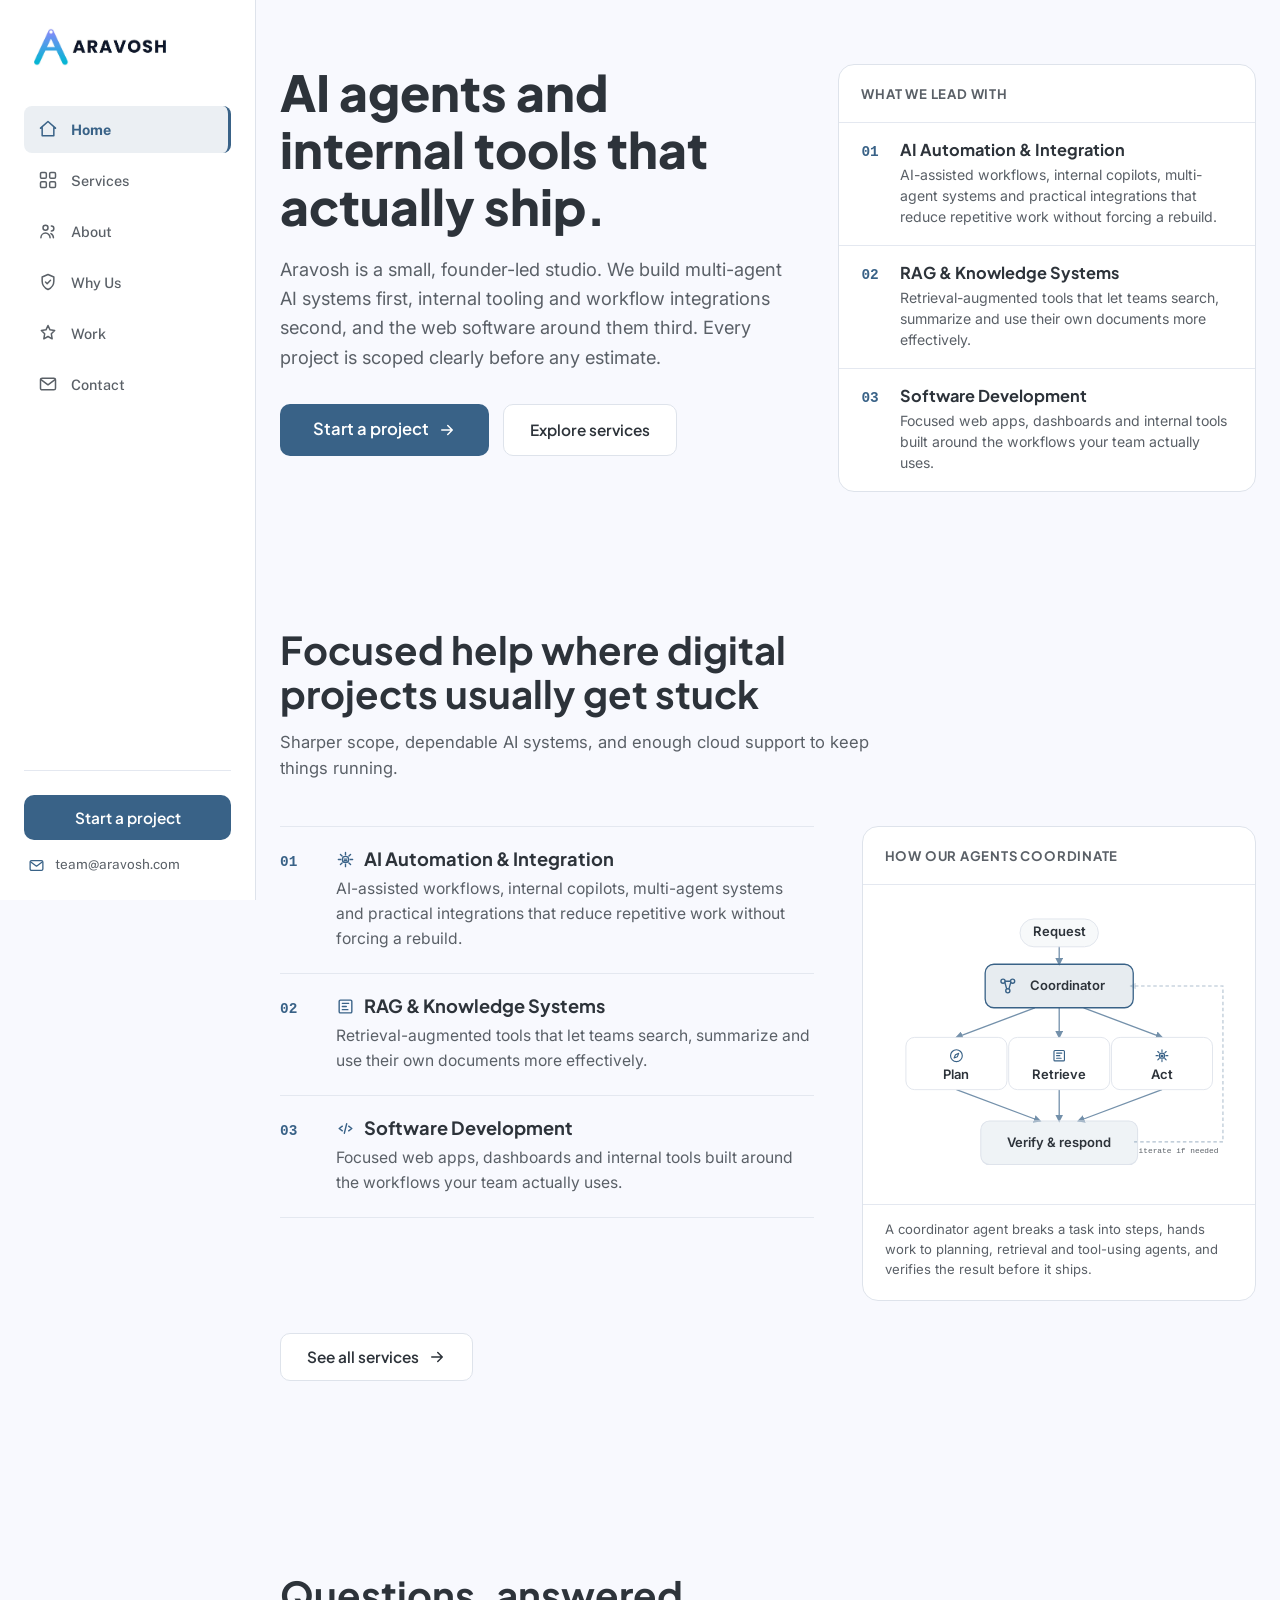
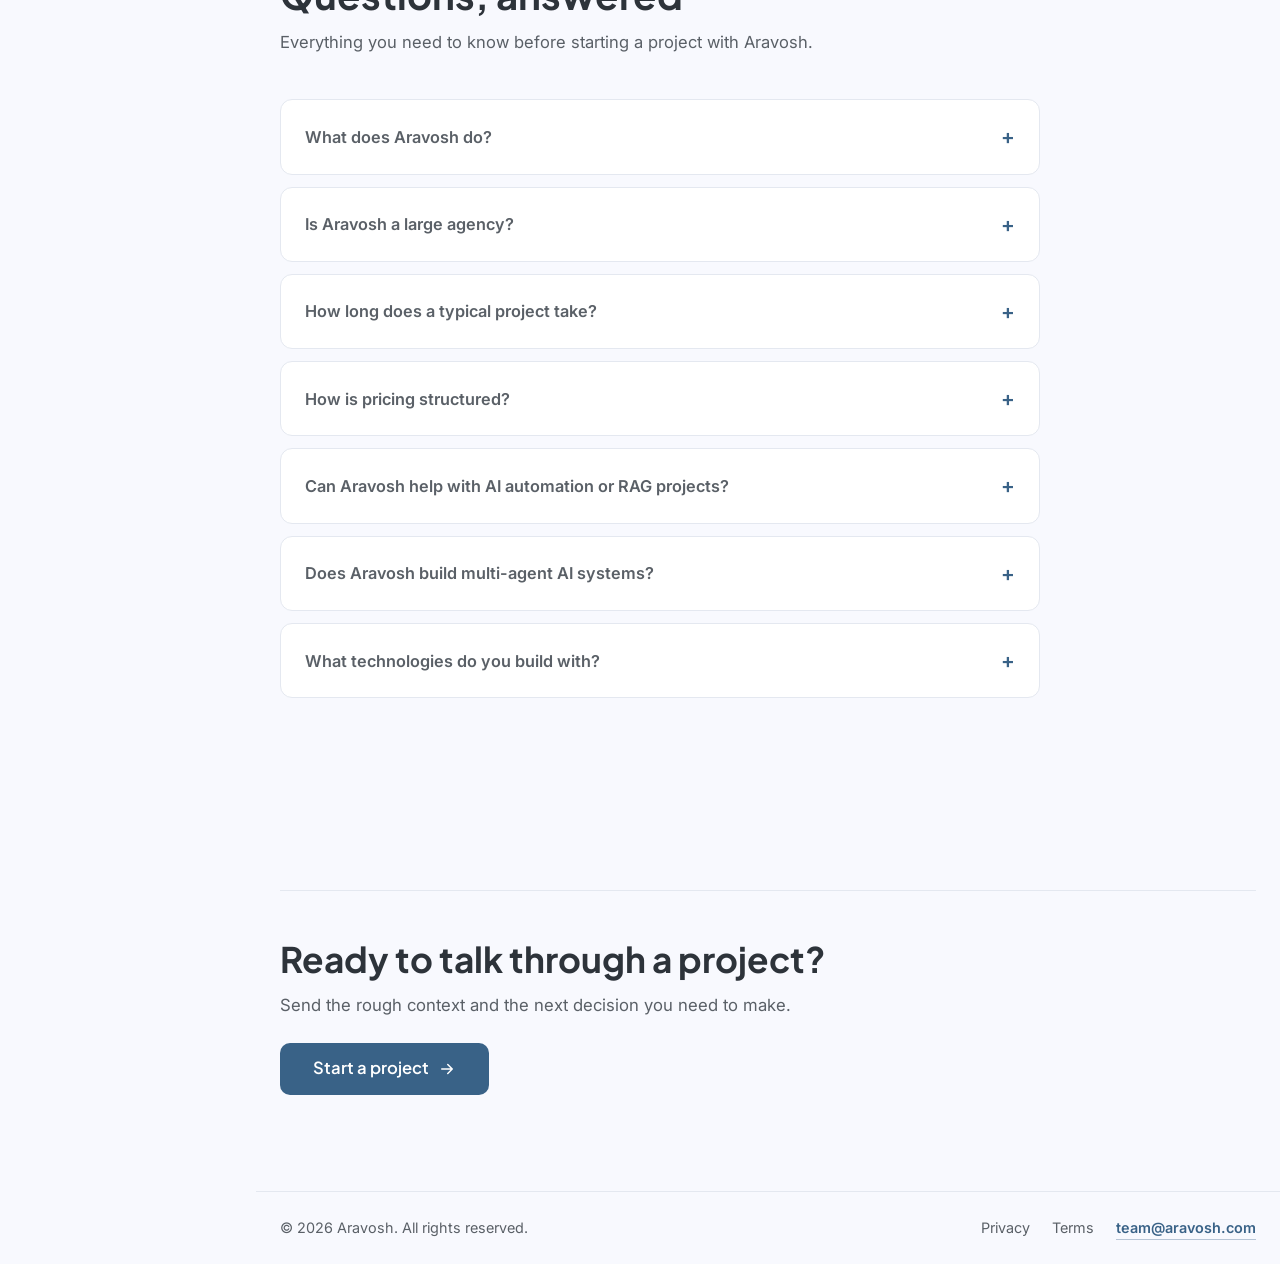
==== commit 4f7a2205: "Fix dead-space layout on Home/Services and add agent-coordination diagram The Home page (below the h" ====
--- a/index.html
+++ b/index.html
@@ -3,7 +3,7 @@
 <head>
   <meta charset="UTF-8" />
   <meta name="viewport" content="width=device-width, initial-scale=1.0" />
-  <title>Aravosh — Software, AI Automation & Digital Solutions</title>
+  <title>Aravosh | Software, AI Automation & Digital Solutions</title>
   <meta name="description" content="Aravosh helps teams scope, design, build and launch practical web products, AI automations, multi-agent systems, dashboards and cloud-backed tools." />
   <meta name="robots" content="index, follow, max-image-preview:large" />
   <link rel="canonical" href="https://aravosh.com/" />
@@ -21,15 +21,15 @@
   <meta property="og:type" content="website" />
   <meta property="og:site_name" content="Aravosh" />
   <meta property="og:locale" content="en_US" />
-  <meta property="og:title" content="Aravosh — Software, AI Automation & Digital Solutions" />
+  <meta property="og:title" content="Aravosh | Software, AI Automation & Digital Solutions" />
   <meta property="og:description" content="Aravosh helps teams scope, design, build and launch practical web products, AI automations, multi-agent systems, dashboards and cloud-backed tools." />
   <meta property="og:url" content="https://aravosh.com/" />
   <meta property="og:image" content="https://aravosh.com/assets/og-image.png" />
-  <meta property="og:image:alt" content="Aravosh — technology and digital solutions" />
+  <meta property="og:image:alt" content="Aravosh: technology and digital solutions" />
   <meta property="og:image:width" content="1200" />
   <meta property="og:image:height" content="630" />
   <meta name="twitter:card" content="summary_large_image" />
-  <meta name="twitter:title" content="Aravosh — Software, AI Automation & Digital Solutions" />
+  <meta name="twitter:title" content="Aravosh | Software, AI Automation & Digital Solutions" />
   <meta name="twitter:description" content="Aravosh helps teams scope, design, build and launch practical web products, AI automations, multi-agent systems, dashboards and cloud-backed tools." />
   <meta name="twitter:image" content="https://aravosh.com/assets/og-image.png" />
 
@@ -39,7 +39,7 @@
   <link rel="stylesheet" href="/styles.css?v=20260621-4" />
 
   <script type="application/ld+json">
-  {"@context":"https://schema.org","@graph":[{"@type":["Organization","ProfessionalService"],"@id":"https://aravosh.com/#org","name":"Aravosh","alternateName":"Aravosh Technologies","url":"https://aravosh.com/","logo":{"@type":"ImageObject","url":"https://aravosh.com/assets/light-logo.jpeg"},"image":"https://aravosh.com/assets/og-image.png","description":"Aravosh is an early-stage technology studio for practical software, AI automation, product design, cloud delivery and technical strategy.","disambiguatingDescription":"Aravosh is a technology studio brand, spelled A-R-A-V-O-S-H, and is not affiliated with any similarly named individual or consulting firm.","slogan":"Practical software, scoped honestly and built with care.","email":"team@aravosh.com","areaServed":"Remote","knowsAbout":["Software Development","Web Development","Product Design","UX","AI Automation","AI Integration","Multi-Agent Systems","AI Agents","Agent Orchestration","Retrieval-Augmented Generation","RAG","Cloud","DevOps","Technical Strategy"],"sameAs":["https://www.linkedin.com/company/aravosh","https://x.com/aravosh","https://www.instagram.com/aravosh"],"contactPoint":{"@type":"ContactPoint","email":"team@aravosh.com","contactType":"customer service","availableLanguage":"English"},"hasOfferCatalog":{"@type":"OfferCatalog","name":"Technology services","itemListElement":[{"@type":"Offer","itemOffered":{"@type":"Service","@id":"https://aravosh.com/services#ai","name":"AI Automation & Integration","description":"AI-assisted workflows, internal copilots, multi-agent systems and practical integrations that reduce repetitive work without forcing a rebuild.","provider":{"@id":"https://aravosh.com/#org"}}},{"@type":"Offer","itemOffered":{"@type":"Service","@id":"https://aravosh.com/services#rag","name":"RAG & Knowledge Systems","description":"Retrieval-augmented tools that let teams search, summarize and use their own documents more effectively.","provider":{"@id":"https://aravosh.com/#org"}}},{"@type":"Offer","itemOffered":{"@type":"Service","@id":"https://aravosh.com/services#dev","name":"Software Development","description":"Focused web apps, dashboards and internal tools built around the workflows your team actually uses.","provider":{"@id":"https://aravosh.com/#org"}}},{"@type":"Offer","itemOffered":{"@type":"Service","@id":"https://aravosh.com/services#design","name":"Product Design & UX","description":"Clear interfaces, prototypes and user flows before the build gets expensive.","provider":{"@id":"https://aravosh.com/#org"}}},{"@type":"Offer","itemOffered":{"@type":"Service","@id":"https://aravosh.com/services#cloud","name":"Cloud & DevOps","description":"Deployment, monitoring and automation for projects that need to be easier to run after launch.","provider":{"@id":"https://aravosh.com/#org"}}},{"@type":"Offer","itemOffered":{"@type":"Service","@id":"https://aravosh.com/services#strategy","name":"Consulting & Strategy","description":"Technical scoping, architecture reviews and practical roadmaps before you commit to a direction.","provider":{"@id":"https://aravosh.com/#org"}}}]}},{"@type":"WebSite","@id":"https://aravosh.com/#website","url":"https://aravosh.com/","name":"Aravosh","description":"Technology, AI automation and digital solutions for ambitious businesses.","publisher":{"@id":"https://aravosh.com/#org"},"inLanguage":"en"},{"@type":"WebPage","@id":"https://aravosh.com/#webpage","url":"https://aravosh.com/","name":"Aravosh — Software, AI Automation & Digital Solutions","description":"Aravosh helps teams scope, design, build and launch practical web products, AI automations, multi-agent systems, dashboards and cloud-backed tools.","isPartOf":{"@id":"https://aravosh.com/#website"},"about":{"@id":"https://aravosh.com/#org"},"inLanguage":"en"},{"@type":"FAQPage","@id":"https://aravosh.com/#faq","mainEntity":[{"@type":"Question","name":"What does Aravosh do?","acceptedAnswer":{"@type":"Answer","text":"Aravosh is an early-stage technology studio that builds practical software, AI automation, product design, cloud delivery and technical strategy for teams that need a clearly scoped project done well."}},{"@type":"Question","name":"Is Aravosh a large agency?","acceptedAnswer":{"@type":"Answer","text":"No. Aravosh is a small, early-stage studio, not a large agency with a long client roster. Projects get founder-led attention rather than being handed off to a big account team."}},{"@type":"Question","name":"How long does a typical project take?","acceptedAnswer":{"@type":"Answer","text":"It depends on scope: a small MVP can launch in under a month, a standard build typically runs two to three months, and larger engagements are scoped as ongoing, phased work."}},{"@type":"Question","name":"How is pricing structured?","acceptedAnswer":{"@type":"Answer","text":"There's no fixed price list. After an initial conversation about scope, timeline and constraints, we follow up with a clear, tailored estimate rather than a generic quote."}},{"@type":"Question","name":"Can Aravosh help with AI automation or RAG projects?","acceptedAnswer":{"@type":"Answer","text":"Yes. We build AI-assisted workflows, internal copilots and retrieval-augmented (RAG) tools that connect models to your documents, CRMs and internal processes."}},{"@type":"Question","name":"Does Aravosh build multi-agent AI systems?","acceptedAnswer":{"@type":"Answer","text":"Yes. We design and build multi-agent systems — coordinated AI agents that plan, hand off tasks and use tools together — for workflows like research, support triage and multi-step operations automation."}},{"@type":"Question","name":"What technologies do you build with?","acceptedAnswer":{"@type":"Answer","text":"Our core stack includes Next.js/React and TypeScript on the frontend, Node.js and Python/FastAPI on the backend, PostgreSQL, vector search and LLM integrations for AI work, and AWS with Docker, Kubernetes and Terraform for cloud and DevOps."}}]}]}
+  {"@context":"https://schema.org","@graph":[{"@type":["Organization","ProfessionalService"],"@id":"https://aravosh.com/#org","name":"Aravosh","alternateName":"Aravosh Technologies","url":"https://aravosh.com/","logo":{"@type":"ImageObject","url":"https://aravosh.com/assets/light-logo.jpeg"},"image":"https://aravosh.com/assets/og-image.png","description":"Aravosh is an early-stage technology studio for practical software, AI automation, product design, cloud delivery and technical strategy.","disambiguatingDescription":"Aravosh is a technology studio brand, spelled A-R-A-V-O-S-H, and is not affiliated with any similarly named individual or consulting firm.","slogan":"Practical software, scoped honestly and built with care.","email":"team@aravosh.com","areaServed":"Remote","knowsAbout":["Software Development","Web Development","Product Design","UX","AI Automation","AI Integration","Multi-Agent Systems","AI Agents","Agent Orchestration","Retrieval-Augmented Generation","RAG","Cloud","DevOps","Technical Strategy"],"sameAs":["https://www.linkedin.com/company/aravosh","https://x.com/aravosh","https://www.instagram.com/aravosh"],"contactPoint":{"@type":"ContactPoint","email":"team@aravosh.com","contactType":"customer service","availableLanguage":"English"},"hasOfferCatalog":{"@type":"OfferCatalog","name":"Technology services","itemListElement":[{"@type":"Offer","itemOffered":{"@type":"Service","@id":"https://aravosh.com/services#ai","name":"AI Automation & Integration","description":"AI-assisted workflows, internal copilots, multi-agent systems and practical integrations that reduce repetitive work without forcing a rebuild.","provider":{"@id":"https://aravosh.com/#org"}}},{"@type":"Offer","itemOffered":{"@type":"Service","@id":"https://aravosh.com/services#rag","name":"RAG & Knowledge Systems","description":"Retrieval-augmented tools that let teams search, summarize and use their own documents more effectively.","provider":{"@id":"https://aravosh.com/#org"}}},{"@type":"Offer","itemOffered":{"@type":"Service","@id":"https://aravosh.com/services#dev","name":"Software Development","description":"Focused web apps, dashboards and internal tools built around the workflows your team actually uses.","provider":{"@id":"https://aravosh.com/#org"}}},{"@type":"Offer","itemOffered":{"@type":"Service","@id":"https://aravosh.com/services#design","name":"Product Design & UX","description":"Clear interfaces, prototypes and user flows before the build gets expensive.","provider":{"@id":"https://aravosh.com/#org"}}},{"@type":"Offer","itemOffered":{"@type":"Service","@id":"https://aravosh.com/services#cloud","name":"Cloud & DevOps","description":"Deployment, monitoring and automation for projects that need to be easier to run after launch.","provider":{"@id":"https://aravosh.com/#org"}}},{"@type":"Offer","itemOffered":{"@type":"Service","@id":"https://aravosh.com/services#strategy","name":"Consulting & Strategy","description":"Technical scoping, architecture reviews and practical roadmaps before you commit to a direction.","provider":{"@id":"https://aravosh.com/#org"}}}]}},{"@type":"WebSite","@id":"https://aravosh.com/#website","url":"https://aravosh.com/","name":"Aravosh","description":"Technology, AI automation and digital solutions for ambitious businesses.","publisher":{"@id":"https://aravosh.com/#org"},"inLanguage":"en"},{"@type":"WebPage","@id":"https://aravosh.com/#webpage","url":"https://aravosh.com/","name":"Aravosh | Software, AI Automation & Digital Solutions","description":"Aravosh helps teams scope, design, build and launch practical web products, AI automations, multi-agent systems, dashboards and cloud-backed tools.","isPartOf":{"@id":"https://aravosh.com/#website"},"about":{"@id":"https://aravosh.com/#org"},"inLanguage":"en"},{"@type":"FAQPage","@id":"https://aravosh.com/#faq","mainEntity":[{"@type":"Question","name":"What does Aravosh do?","acceptedAnswer":{"@type":"Answer","text":"Aravosh is an early-stage technology studio that builds practical software, AI automation, product design, cloud delivery and technical strategy for teams that need a clearly scoped project done well."}},{"@type":"Question","name":"Is Aravosh a large agency?","acceptedAnswer":{"@type":"Answer","text":"No. Aravosh is a small, early-stage studio, not a large agency with a long client roster. Projects get founder-led attention rather than being handed off to a big account team."}},{"@type":"Question","name":"How long does a typical project take?","acceptedAnswer":{"@type":"Answer","text":"It depends on scope: a small MVP can launch in under a month, a standard build typically runs two to three months, and larger engagements are scoped as ongoing, phased work."}},{"@type":"Question","name":"How is pricing structured?","acceptedAnswer":{"@type":"Answer","text":"There's no fixed price list. After an initial conversation about scope, timeline and constraints, we follow up with a clear, tailored estimate rather than a generic quote."}},{"@type":"Question","name":"Can Aravosh help with AI automation or RAG projects?","acceptedAnswer":{"@type":"Answer","text":"Yes. We build AI-assisted workflows, internal copilots and retrieval-augmented (RAG) tools that connect models to your documents, CRMs and internal processes."}},{"@type":"Question","name":"Does Aravosh build multi-agent AI systems?","acceptedAnswer":{"@type":"Answer","text":"Yes. We design and build multi-agent systems (coordinated AI agents that plan, hand off tasks and use tools together) for workflows like research, support triage and multi-step operations automation."}},{"@type":"Question","name":"What technologies do you build with?","acceptedAnswer":{"@type":"Answer","text":"Our core stack includes Next.js/React and TypeScript on the frontend, Node.js and Python/FastAPI on the backend, PostgreSQL, vector search and LLM integrations for AI work, and AWS with Docker, Kubernetes and Terraform for cloud and DevOps."}}]}]}
   </script>
 </head>
 <body>
@@ -49,7 +49,7 @@
 
     <aside class="sidebar" id="sidebar" aria-label="Primary">
       <div class="sidebar-head">
-        <a href="/" class="brand" aria-label="Aravosh — home">
+        <a href="/" class="brand" aria-label="Aravosh, home">
           <img src="/assets/light-logo.jpeg" alt="Aravosh" class="brand-logo" width="1500" height="390" />
         </a>
       </div>
@@ -93,7 +93,7 @@
         <button class="nav-toggle" id="navToggle" aria-label="Open menu" aria-controls="sidebar" aria-expanded="false">
           <span></span><span></span><span></span>
         </button>
-        <a href="/" class="brand brand-mobile" aria-label="Aravosh — home">
+        <a href="/" class="brand brand-mobile" aria-label="Aravosh, home">
           <img src="/assets/light-logo.jpeg" alt="Aravosh" class="brand-logo" width="1500" height="390" />
         </a>
         <a href="/contact" class="btn btn-primary topbar-cta">Get in touch</a>
@@ -103,7 +103,7 @@
           <div class="container hero-inner hero-split">
             <div class="hero-copy">
               <h1>AI agents and internal tools that actually ship.</h1>
-              <p class="hero-sub">Aravosh is a small, founder-led studio. We build multi-agent AI systems first, internal tooling and workflow integrations second, and the web software around them third — scoped clearly before any estimate.</p>
+              <p class="hero-sub">Aravosh is a small, founder-led studio. We build multi-agent AI systems first, internal tooling and workflow integrations second, and the web software around them third. Every project is scoped clearly before any estimate.</p>
               <div class="hero-actions">
                 <a href="/contact" class="btn btn-primary btn-cta">Start a project <svg class="icon" viewBox="0 0 24 24" aria-hidden="true"><path d="M5 12h14M13 6l6 6-6 6"/></svg></a>
                 <a href="/services" class="btn btn-ghost">Explore services</a>
@@ -141,7 +141,8 @@
               <h2>Focused help where digital projects usually get stuck</h2>
               <p>Sharper scope, dependable AI systems, and enough cloud support to keep things running.</p>
             </header>
-            <div class="service-list">
+            <div class="service-split">
+              <div class="service-list">
           <div class="service-row">
             <span class="service-rank" aria-hidden="true">01</span>
             <div>
@@ -164,6 +165,55 @@
             </div>
           </div>
         </div>
+              <figure class="priority-panel agent-diagram">
+            <div class="priority-panel-head">How our agents coordinate</div>
+            <div class="agent-diagram-body">
+              <svg viewBox="0 0 400 320" aria-hidden="true">
+                <defs>
+                  <marker id="diagramArrow" viewBox="0 0 10 10" refX="8" refY="5" markerWidth="6" markerHeight="6" orient="auto-start-reverse">
+                    <path d="M0,0 L10,5 L0,10 z" fill="var(--accent)" />
+                  </marker>
+                  <marker id="diagramArrowSoft" viewBox="0 0 10 10" refX="8" refY="5" markerWidth="6" markerHeight="6" orient="auto-start-reverse">
+                    <path d="M0,0 L10,5 L0,10 z" fill="var(--accent)" opacity="0.5" />
+                  </marker>
+                </defs>
+
+                <path d="M200,48 L200,68" class="diagram-edge" marker-end="url(#diagramArrow)" />
+                <path d="M172,118 L82,152" class="diagram-edge" marker-end="url(#diagramArrow)" />
+                <path d="M200,118 L200,152" class="diagram-edge" marker-end="url(#diagramArrow)" />
+                <path d="M228,118 L318,152" class="diagram-edge" marker-end="url(#diagramArrow)" />
+                <path d="M82,212 L178,248" class="diagram-edge" marker-end="url(#diagramArrow)" />
+                <path d="M200,212 L200,248" class="diagram-edge" marker-end="url(#diagramArrow)" />
+                <path d="M318,212 L222,248" class="diagram-edge" marker-end="url(#diagramArrow)" />
+                <polyline points="286,272 388,272 388,93 282,93" class="diagram-edge-feedback" marker-end="url(#diagramArrowSoft)" />
+                <text x="337" y="285" class="diagram-tag" text-anchor="middle">iterate if needed</text>
+
+                <rect x="155" y="16" width="90" height="32" rx="16" class="diagram-node diagram-node-request" />
+                <text x="200" y="36" class="diagram-label" text-anchor="middle">Request</text>
+
+                <rect x="115" y="68" width="170" height="50" rx="10" class="diagram-node diagram-node-primary" />
+                <svg x="130" y="82" width="22" height="22" viewBox="0 0 24 24" class="diagram-icon"><circle cx="6" cy="6" r="2.6"/><circle cx="18" cy="6" r="2.6"/><circle cx="12" cy="18" r="2.6"/><path d="M8.3 7.4L10.4 15M15.7 7.4L13.6 15M8.6 6H15.4"/></svg>
+                <text x="210" y="98" class="diagram-label" text-anchor="middle">Coordinator</text>
+
+                <rect x="24" y="152" width="116" height="60" rx="10" class="diagram-node" />
+                <svg x="73" y="164" width="18" height="18" viewBox="0 0 24 24" class="diagram-icon"><circle cx="12" cy="12" r="9"/><path d="M15.5 8.5l-2 5-5 2 2-5z"/></svg>
+                <text x="82" y="200" class="diagram-label" text-anchor="middle">Plan</text>
+
+                <rect x="142" y="152" width="116" height="60" rx="10" class="diagram-node" />
+                <svg x="191" y="164" width="18" height="18" viewBox="0 0 24 24" class="diagram-icon"><path d="M4 5.5C4 4.7 4.7 4 5.5 4h13c.8 0 1.5.7 1.5 1.5v13c0 .8-.7 1.5-1.5 1.5h-13C4.7 20 4 19.3 4 18.5z"/><path d="M8 8h8M8 12h5M8 16h7"/></svg>
+                <text x="200" y="200" class="diagram-label" text-anchor="middle">Retrieve</text>
+
+                <rect x="260" y="152" width="116" height="60" rx="10" class="diagram-node" />
+                <svg x="309" y="164" width="18" height="18" viewBox="0 0 24 24" class="diagram-icon"><path d="M12 3v3M12 18v3M3 12h3M18 12h3M5.6 5.6l2.1 2.1M16.3 16.3l2.1 2.1M18.4 5.6l-2.1 2.1M7.7 16.3l-2.1 2.1"/><circle cx="12" cy="12" r="4"/><path d="M10.5 11.5h3M10.5 13.5h3"/></svg>
+                <text x="318" y="200" class="diagram-label" text-anchor="middle">Act</text>
+
+                <rect x="110" y="248" width="180" height="50" rx="10" class="diagram-node diagram-node-verify" />
+                <text x="200" y="278" class="diagram-label" text-anchor="middle">Verify &amp; respond</text>
+              </svg>
+            </div>
+            <figcaption class="agent-diagram-caption">A coordinator agent breaks a task into steps, hands work to planning, retrieval and tool-using agents, and verifies the result before it ships.</figcaption>
+          </figure>
+            </div>
             <div class="center-row">
               <a href="/services" class="btn btn-ghost">See all services <svg class="icon" viewBox="0 0 24 24" aria-hidden="true"><path d="M5 12h14M13 6l6 6-6 6"/></svg></a>
             </div>
@@ -198,7 +248,7 @@
               </details>
               <details class="faq-item">
                 <summary>Does Aravosh build multi-agent AI systems?</summary>
-                <p>Yes. We design and build multi-agent systems — coordinated AI agents that plan, hand off tasks and use tools together — for workflows like research, support triage and multi-step operations automation.</p>
+                <p>Yes. We design and build multi-agent systems (coordinated AI agents that plan, hand off tasks and use tools together) for workflows like research, support triage and multi-step operations automation.</p>
               </details>
               <details class="faq-item">
                 <summary>What technologies do you build with?</summary>
--- a/styles.css
+++ b/styles.css
@@ -36,6 +36,7 @@
   --font-heading: "Plus Jakarta Sans", sans-serif;
   --font-body: "Inter", sans-serif;
   --font-label: "Public Sans", sans-serif;
+  --font-mono: ui-monospace, "SF Mono", "Cascadia Code", "Roboto Mono", Menlo, Consolas, "Liberation Mono", monospace;
 
   /* Geometry */
   --r-sm: 8px;
@@ -162,7 +163,7 @@
 }
 .priority-row:last-child { border-bottom: none; }
 .priority-rank {
-  font-family: var(--font-heading); font-weight: 700; font-size: 0.95rem;
+  font-family: var(--font-mono); font-weight: 600; font-size: 0.9rem;
   color: var(--accent); flex-shrink: 0; width: 1.6em;
 }
 .priority-row h3 { font-size: 1.02rem; margin-bottom: 4px; }
@@ -181,15 +182,48 @@
    Service list (replaces icon-card grid — one ranked list,
    reused on home and services pages)
    ========================================================= */
-.service-list { display: flex; flex-direction: column; max-width: 820px; border-top: 1px solid var(--border-soft); }
+.service-list { display: flex; flex-direction: column; border-top: 1px solid var(--border-soft); }
 .service-row {
   display: grid; grid-template-columns: 2.4em minmax(0, 1fr); gap: 18px;
   padding: 22px 0; border-bottom: 1px solid var(--border-soft);
 }
-.service-rank { font-family: var(--font-heading); font-weight: 700; color: var(--accent); font-size: 0.95rem; padding-top: 2px; }
+.service-rank { font-family: var(--font-mono); font-weight: 600; color: var(--accent); font-size: 0.9rem; padding-top: 2px; }
 .service-row h3 { font-size: 1.14rem; margin-bottom: 6px; display: flex; align-items: center; gap: 9px; }
 .service-row h3 svg { width: 19px; height: 19px; fill: none; stroke: var(--accent); stroke-width: 1.75; stroke-linecap: round; stroke-linejoin: round; flex-shrink: 0; }
 .service-row p { color: var(--muted); font-size: 0.98rem; max-width: 62ch; }
+
+/* Service list + reference diagram, side by side (mirrors .hero-split) */
+.service-split {
+  display: grid;
+  grid-template-columns: minmax(0, 1.15fr) minmax(300px, 0.85fr);
+  gap: 48px;
+  align-items: start;
+  margin-top: 8px;
+}
+
+/* =========================================================
+   Agent coordination diagram — static, labeled, one accent color
+   ========================================================= */
+.agent-diagram { padding: 0; }
+.agent-diagram-body { padding: 20px 22px; }
+.agent-diagram-body > svg { width: 100%; height: auto; display: block; }
+.agent-diagram-caption {
+  margin: 0; padding: 14px 22px 20px; border-top: 1px solid var(--border-soft);
+  font-size: 0.82rem; color: var(--muted); line-height: 1.55;
+}
+.diagram-node { fill: var(--surface); stroke: var(--border); stroke-width: 1; }
+.diagram-node-request { fill: rgba(var(--accent-rgb), 0.04); }
+.diagram-node-primary { fill: rgba(var(--accent-rgb), 0.12); stroke: var(--accent); stroke-width: 1.5; }
+.diagram-node-verify { fill: rgba(var(--accent-rgb), 0.08); stroke-width: 1.25; }
+.diagram-edge { fill: none; stroke: var(--accent); stroke-width: 1.5; opacity: 0.7; }
+.diagram-edge-feedback { fill: none; stroke: var(--accent); stroke-width: 1.25; opacity: 0.4; stroke-dasharray: 4 3; }
+.diagram-icon { fill: none; stroke: var(--accent); stroke-width: 1.75; stroke-linecap: round; stroke-linejoin: round; }
+.diagram-label { font-family: var(--font-body), sans-serif; font-size: 15px; font-weight: 600; fill: var(--text); }
+.diagram-tag { font-family: var(--font-mono); font-size: 9px; fill: var(--muted); }
+@media (min-width: 980px) { .agent-diagram { position: sticky; top: 32px; } }
+@media (min-width: 901px) and (max-width: 979px) { .agent-diagram { position: sticky; top: 90px; } }
+@media (max-width: 900px) { .service-split { grid-template-columns: 1fr; gap: 32px; } }
+@media (max-width: 640px) { .diagram-tag { display: none; } }
 
 /* =========================================================
    FAQ
@@ -519,7 +553,7 @@
 .case-meta { display: flex; flex-wrap: wrap; gap: 8px; margin-bottom: 14px; }
 .case-tag {
   background: var(--surface-2); color: var(--muted);
-  font-size: 0.72rem; font-weight: 600; padding: 4px 10px; border-radius: var(--r-pill);
+  font-family: var(--font-mono); font-size: 0.68rem; font-weight: 600; padding: 4px 10px; border-radius: var(--r-pill);
   border: 1px solid var(--border-soft);
 }
 .case-info h3 { font-size: 1.15rem; margin-bottom: 8px; }
@@ -531,7 +565,7 @@
 .tech-tab {
   background: var(--surface); color: var(--muted);
   border: 1px solid var(--border); padding: 9px 18px; border-radius: var(--r-pill);
-  font-size: 0.88rem; font-weight: 600; cursor: pointer; min-height: 40px;
+  font-family: var(--font-mono); font-size: 0.83rem; font-weight: 600; cursor: pointer; min-height: 40px;
   transition: color 0.2s var(--ease), border-color 0.2s var(--ease), background 0.2s var(--ease);
 }
 .tech-tab:hover, .tech-tab.active { color: var(--accent); border-color: var(--accent); background: rgba(var(--accent-rgb), 0.05); }
@@ -583,8 +617,8 @@
 }
 .timeline-item.active .timeline-content { border-color: var(--border); }
 .timeline-num {
-  font-family: var(--font-heading); font-size: 0.78rem; font-weight: 700;
-  color: var(--accent); letter-spacing: 0.05em; margin-bottom: 6px; display: block;
+  font-family: var(--font-mono); font-size: 0.74rem; font-weight: 600;
+  color: var(--accent); letter-spacing: 0.03em; margin-bottom: 6px; display: block;
 }
 .timeline-content h3 { font-size: 1.1rem; margin-bottom: 8px; }
 .timeline-content p { color: var(--muted); font-size: 0.92rem; line-height: 1.55; }
